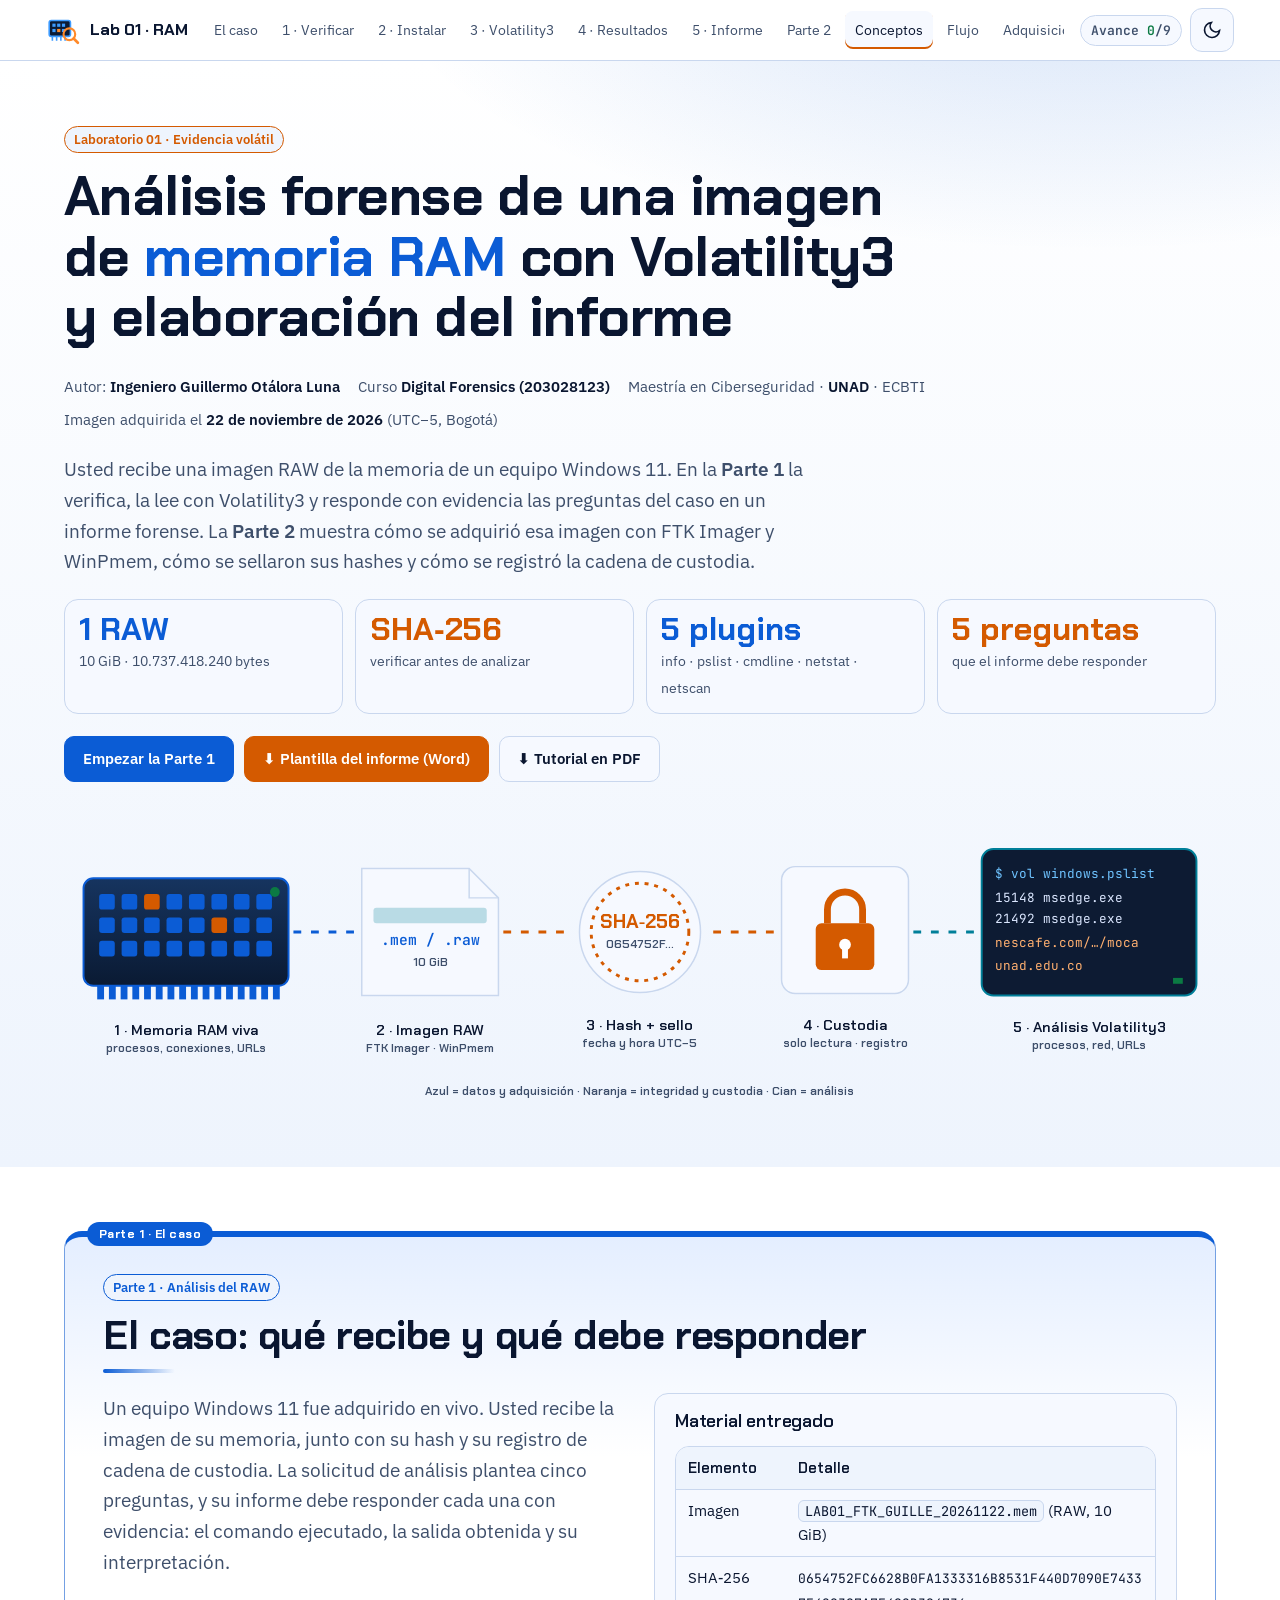
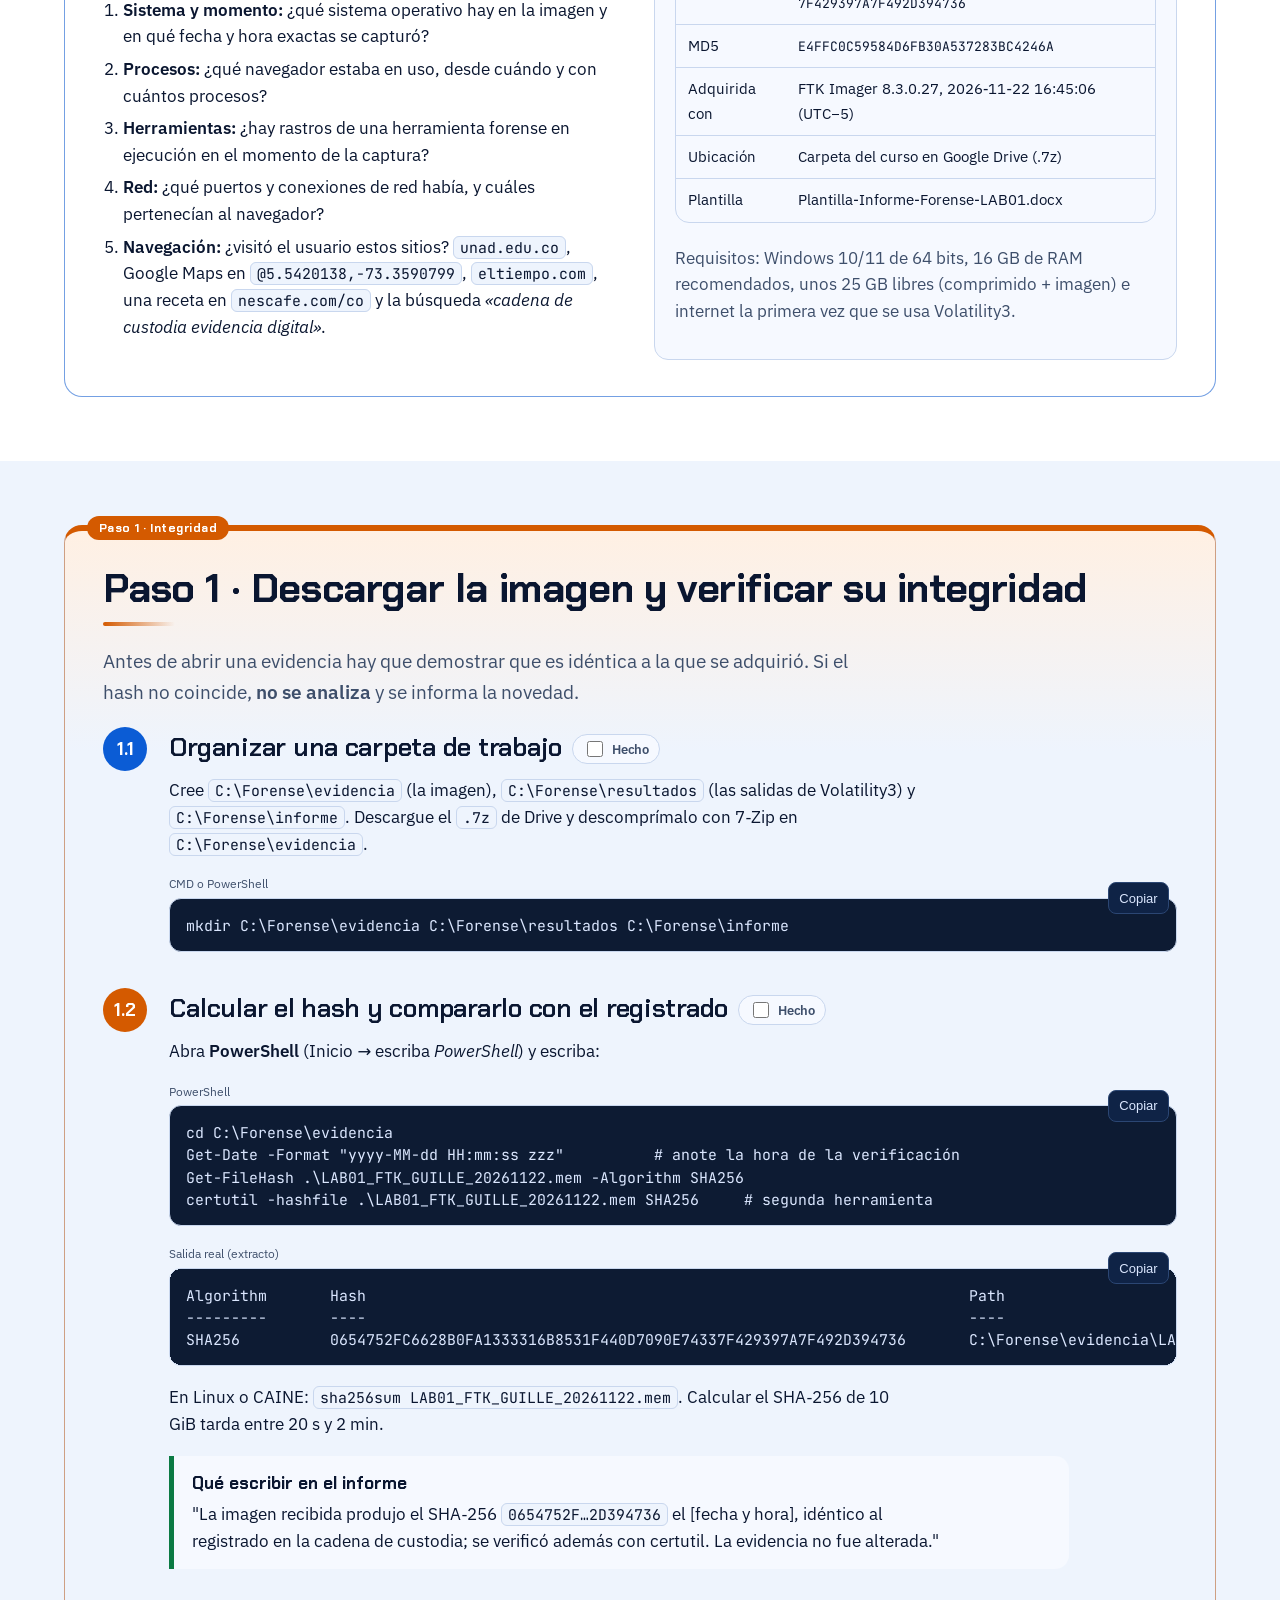
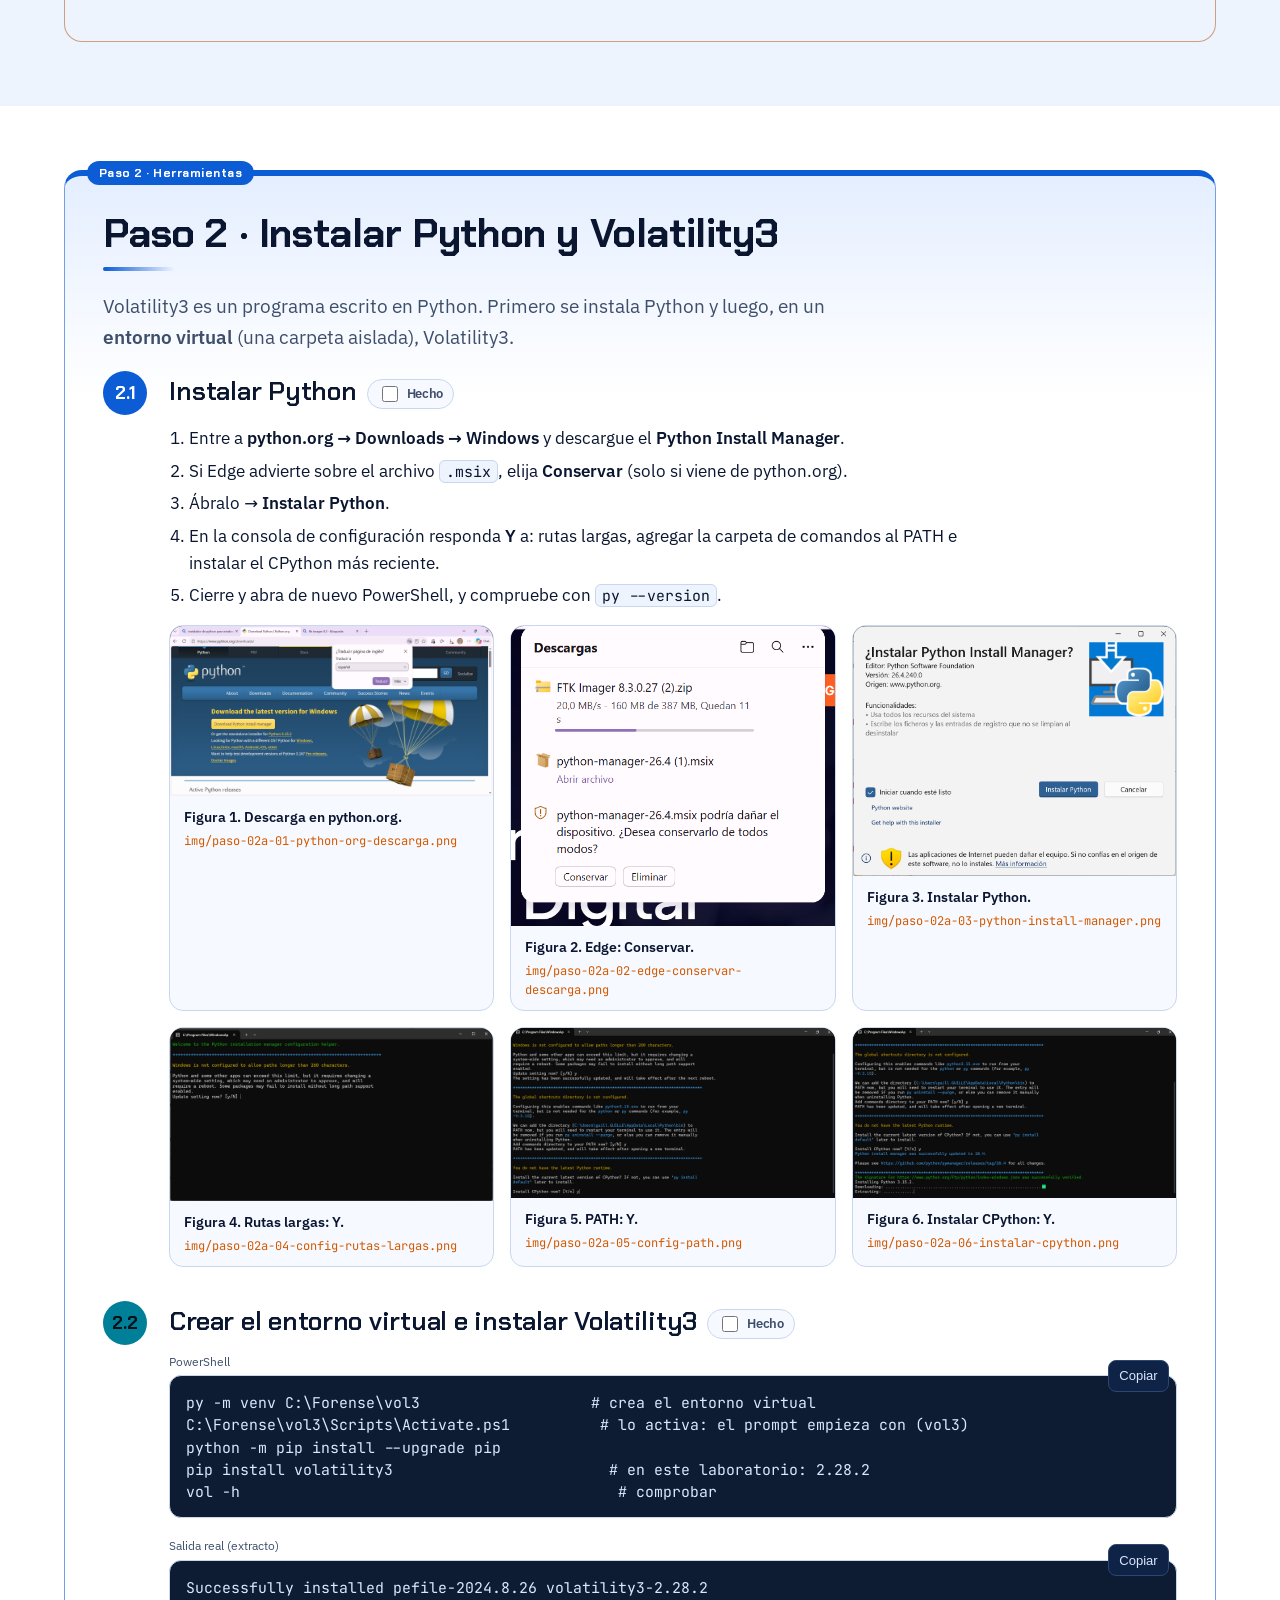
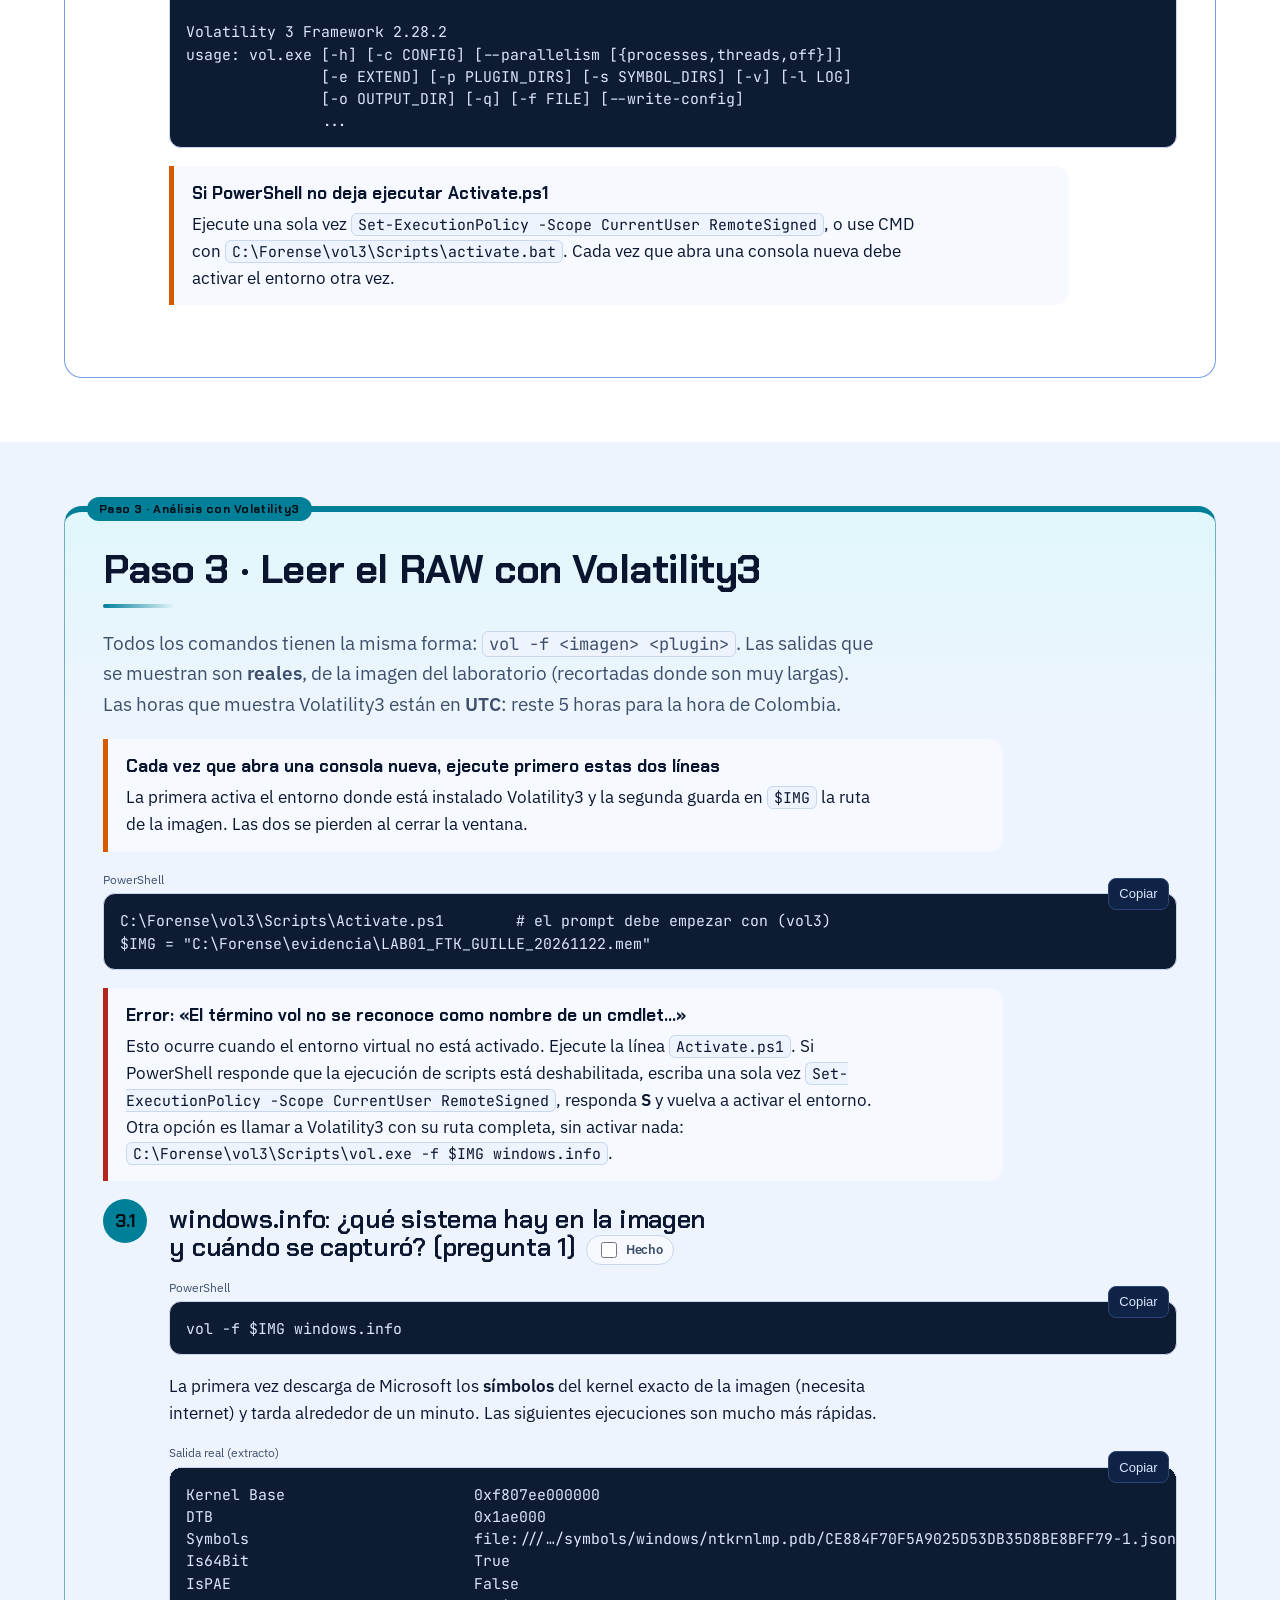
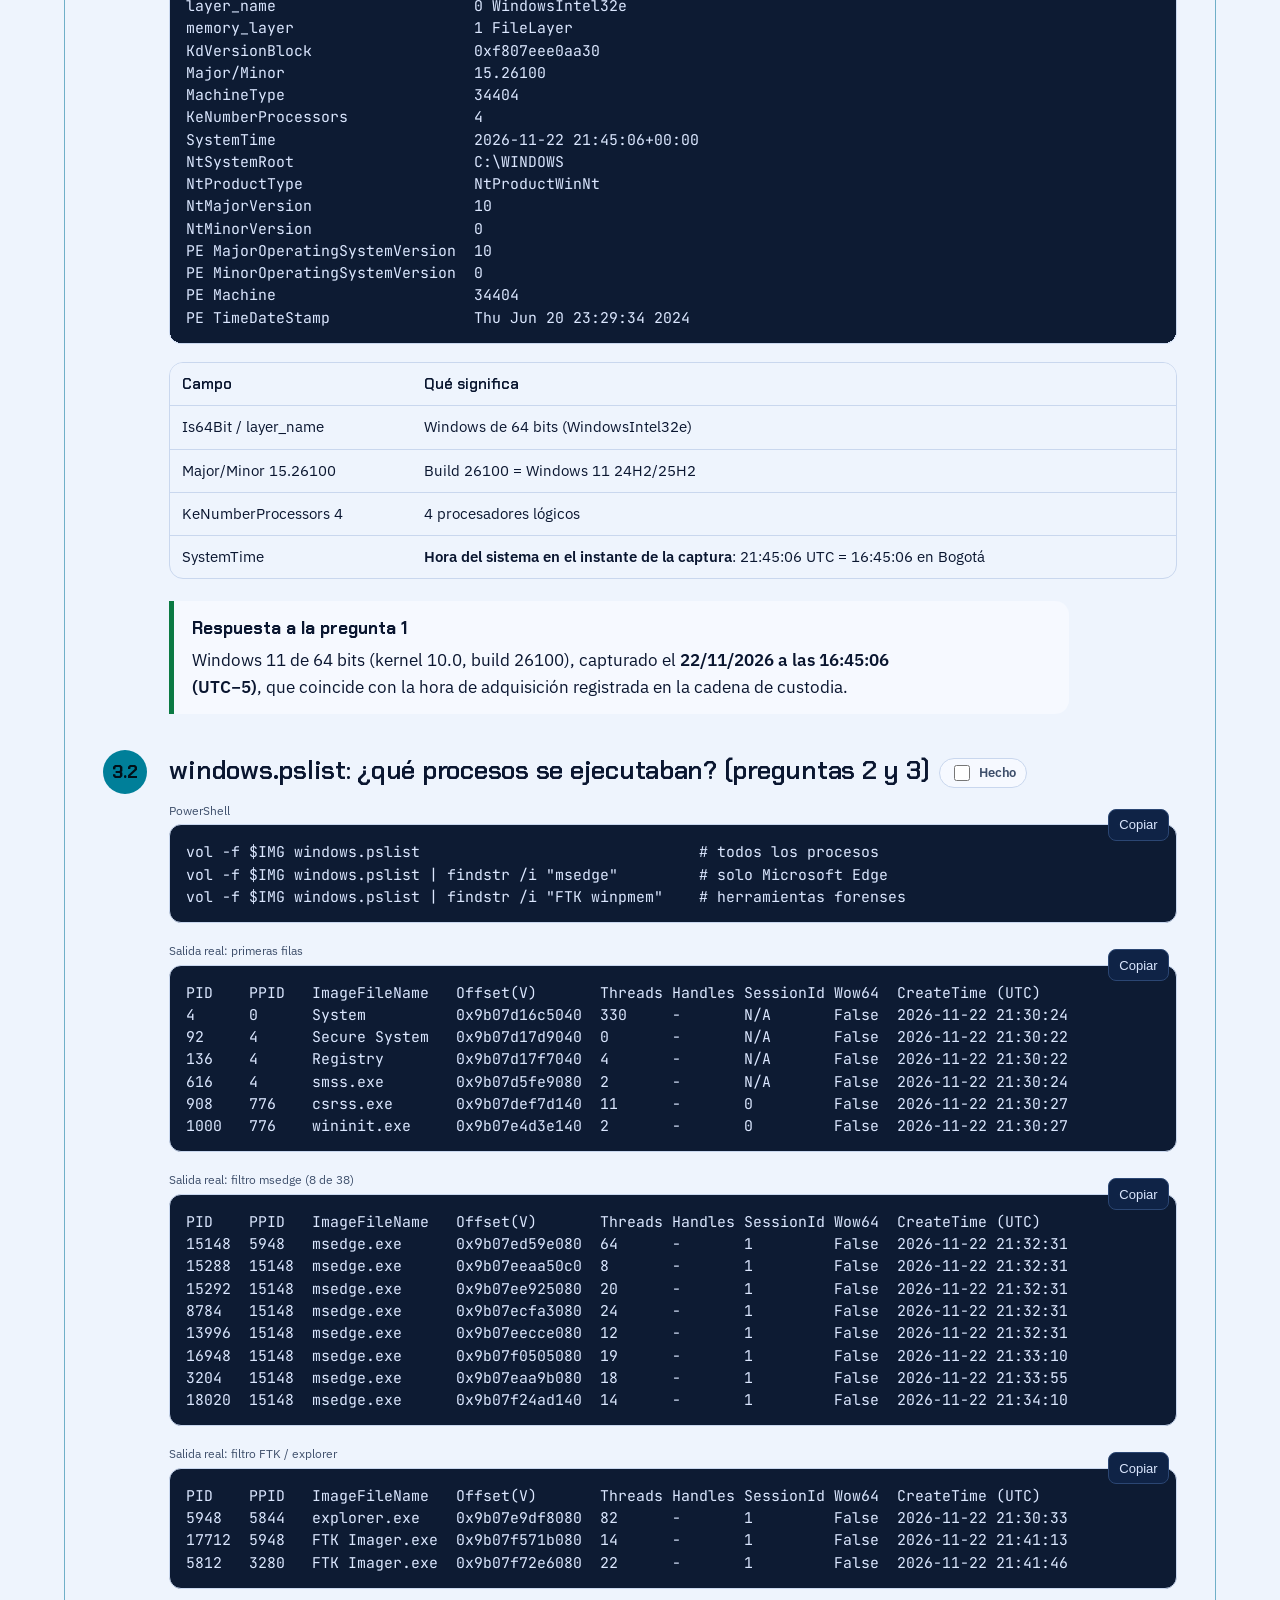
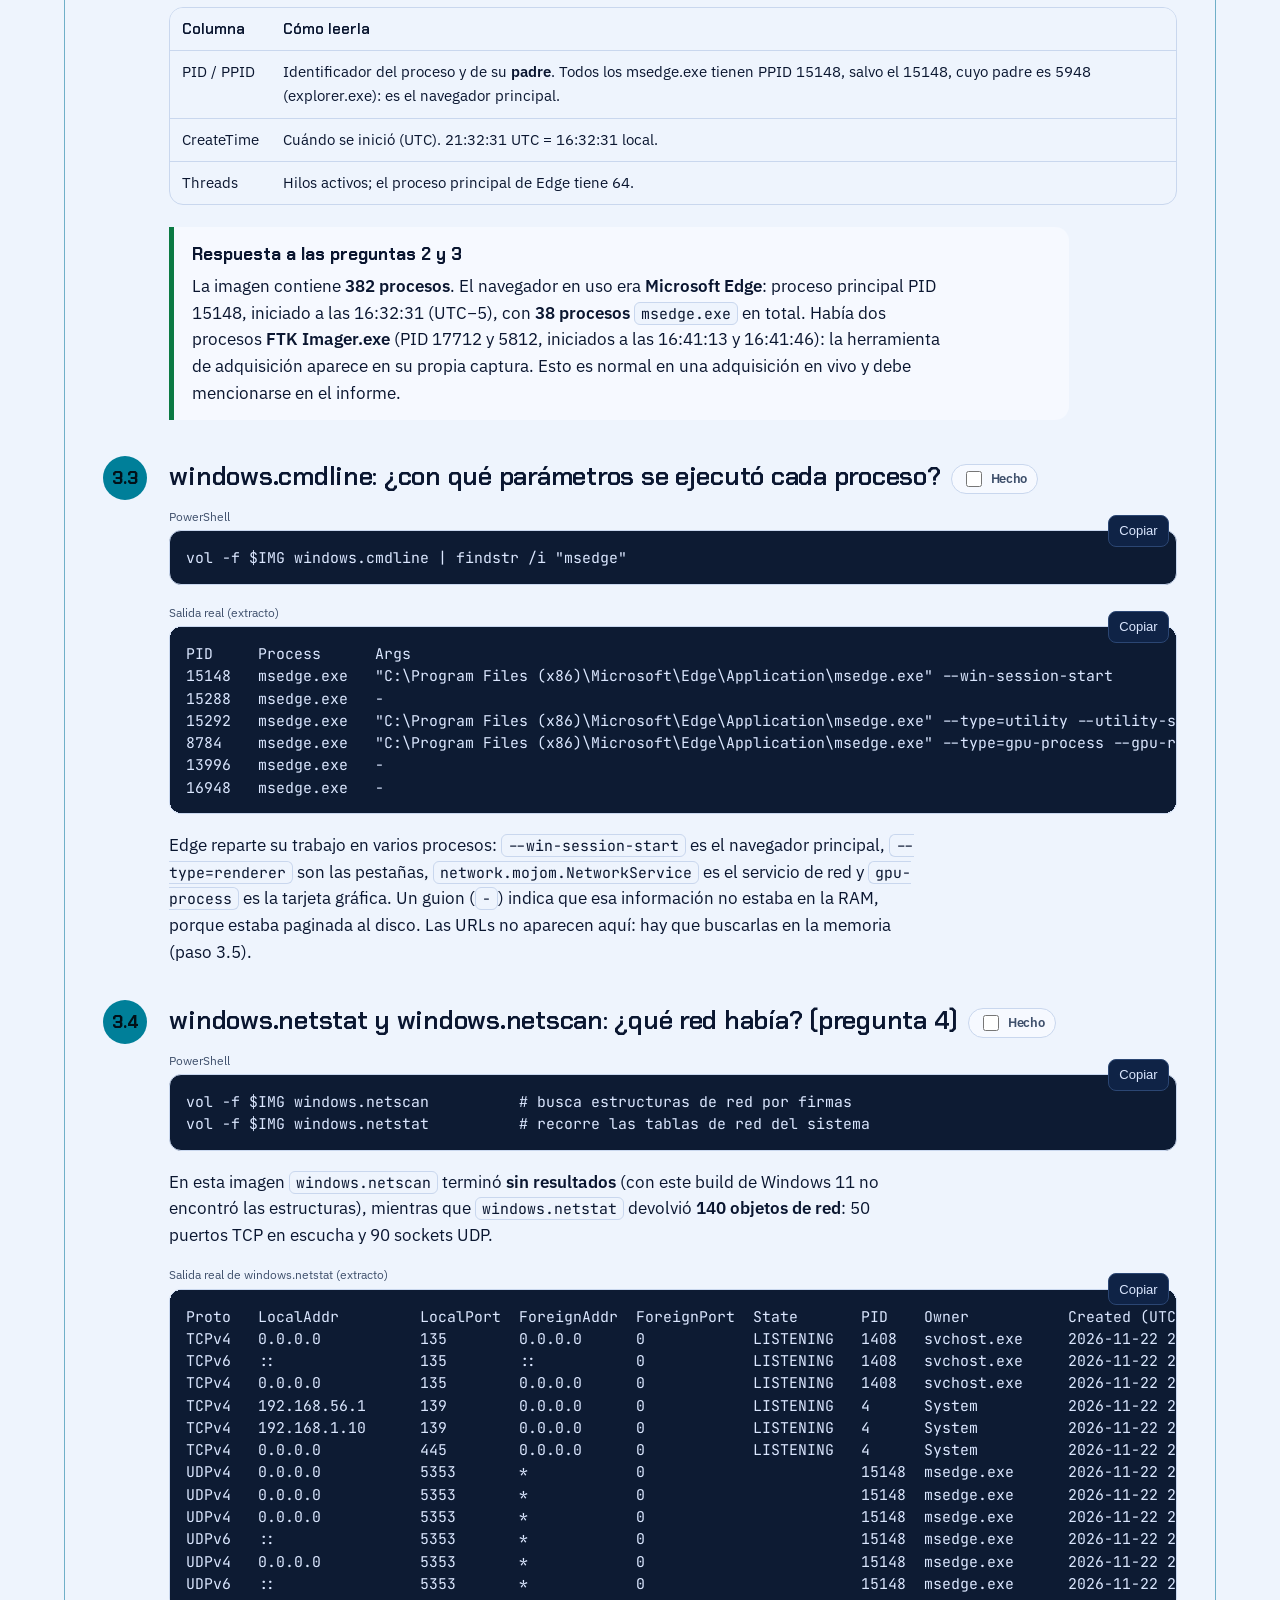
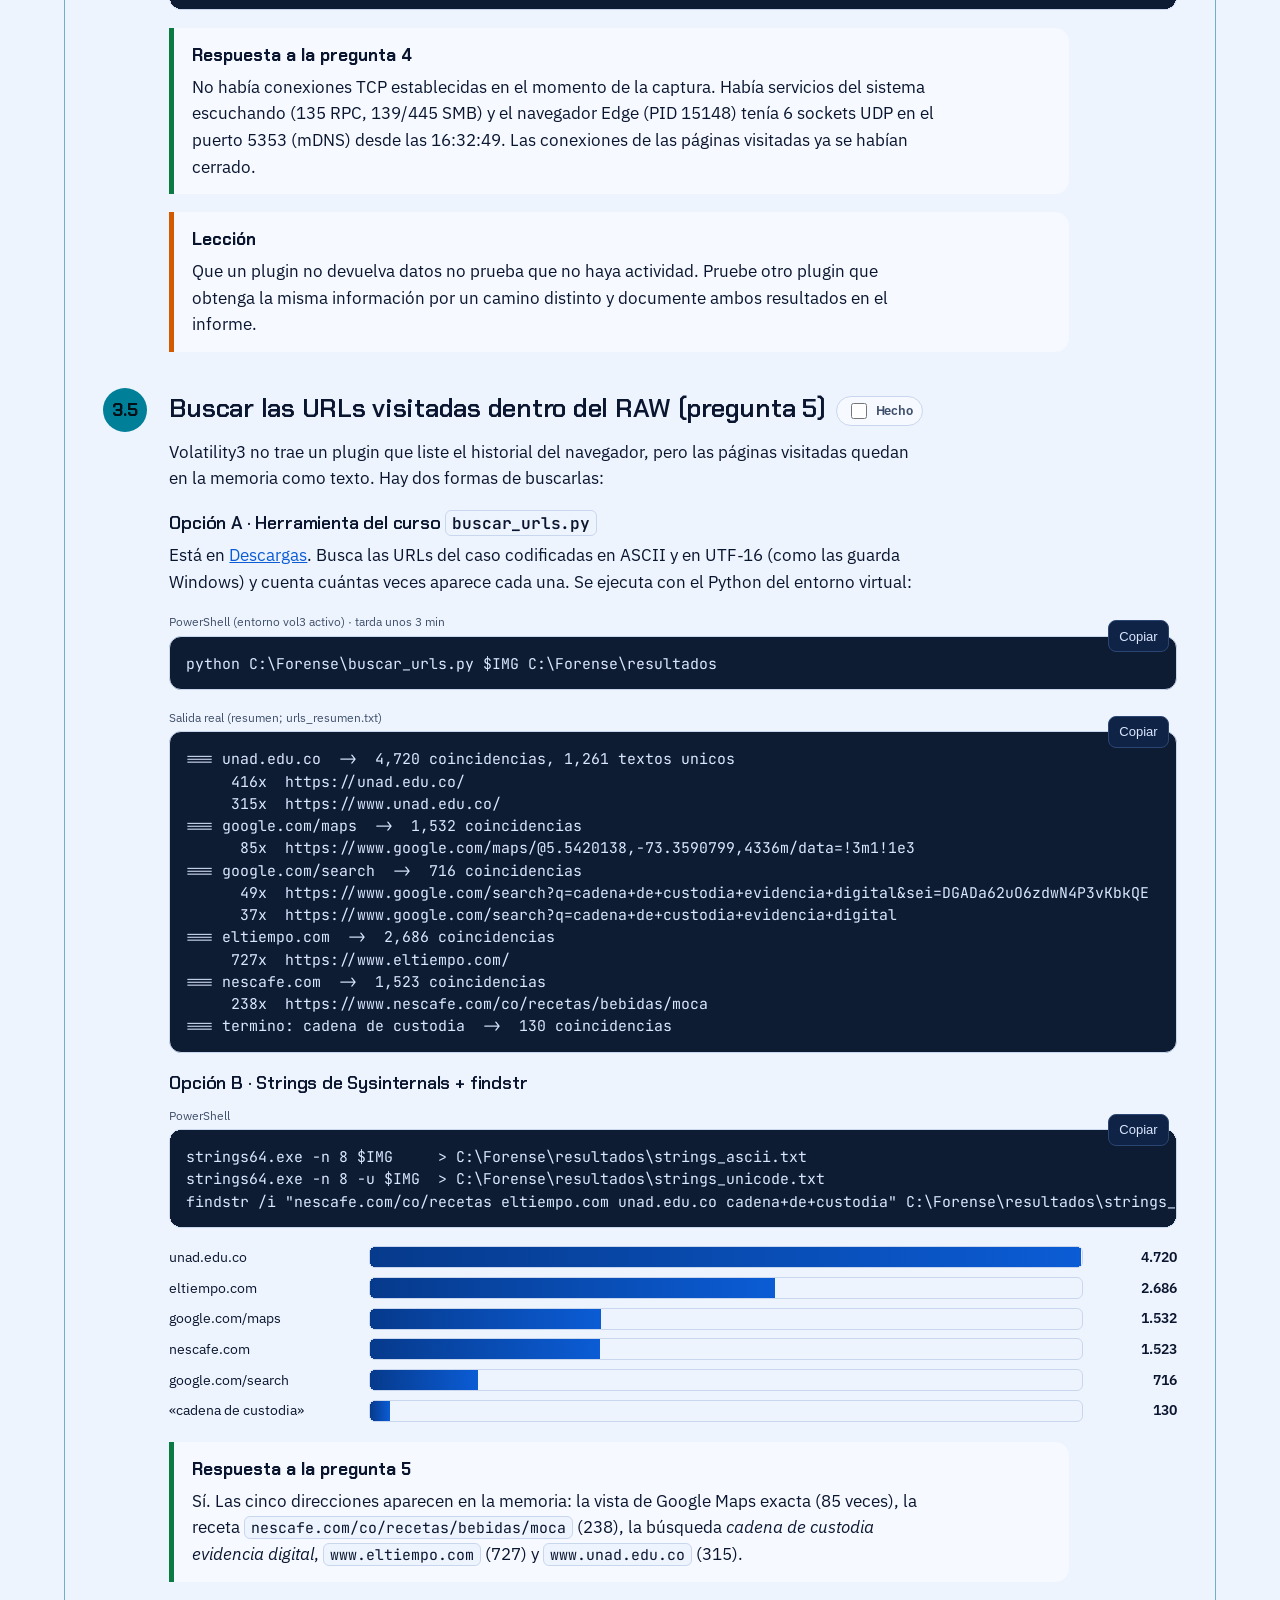
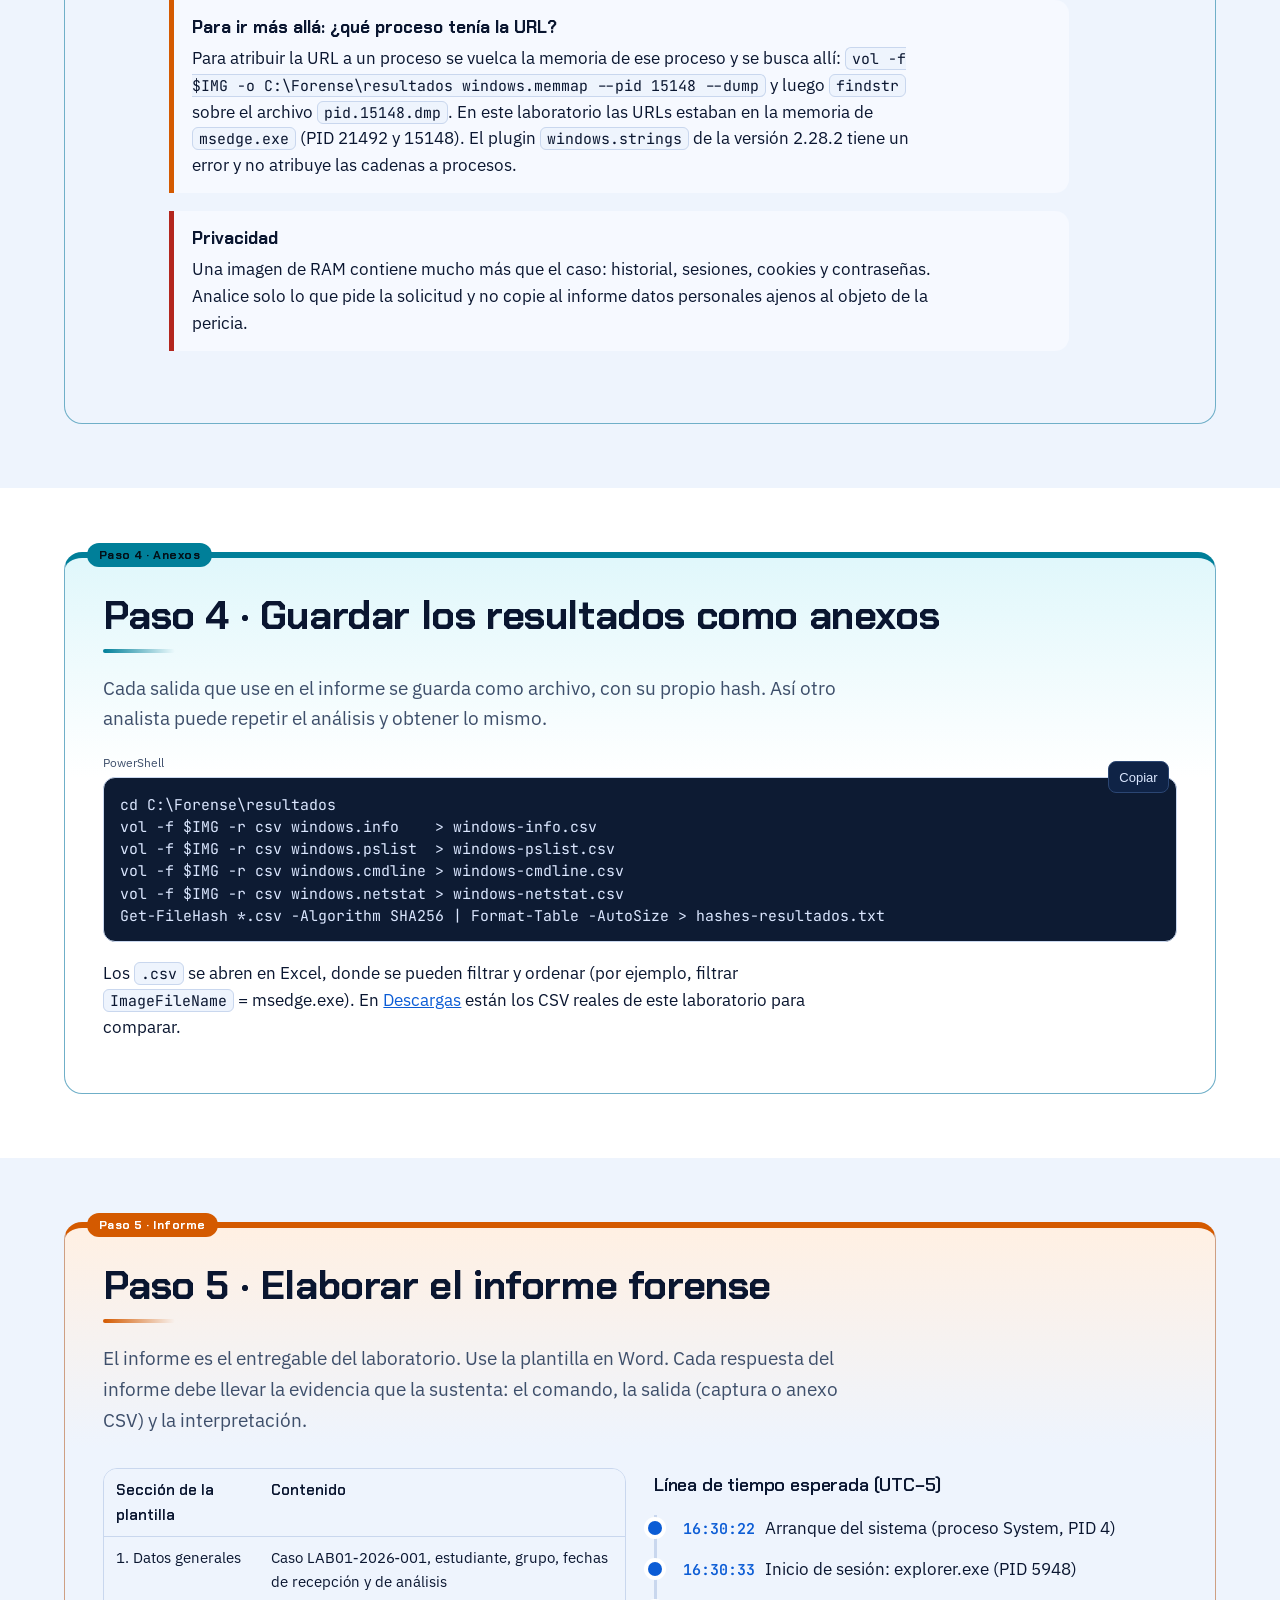
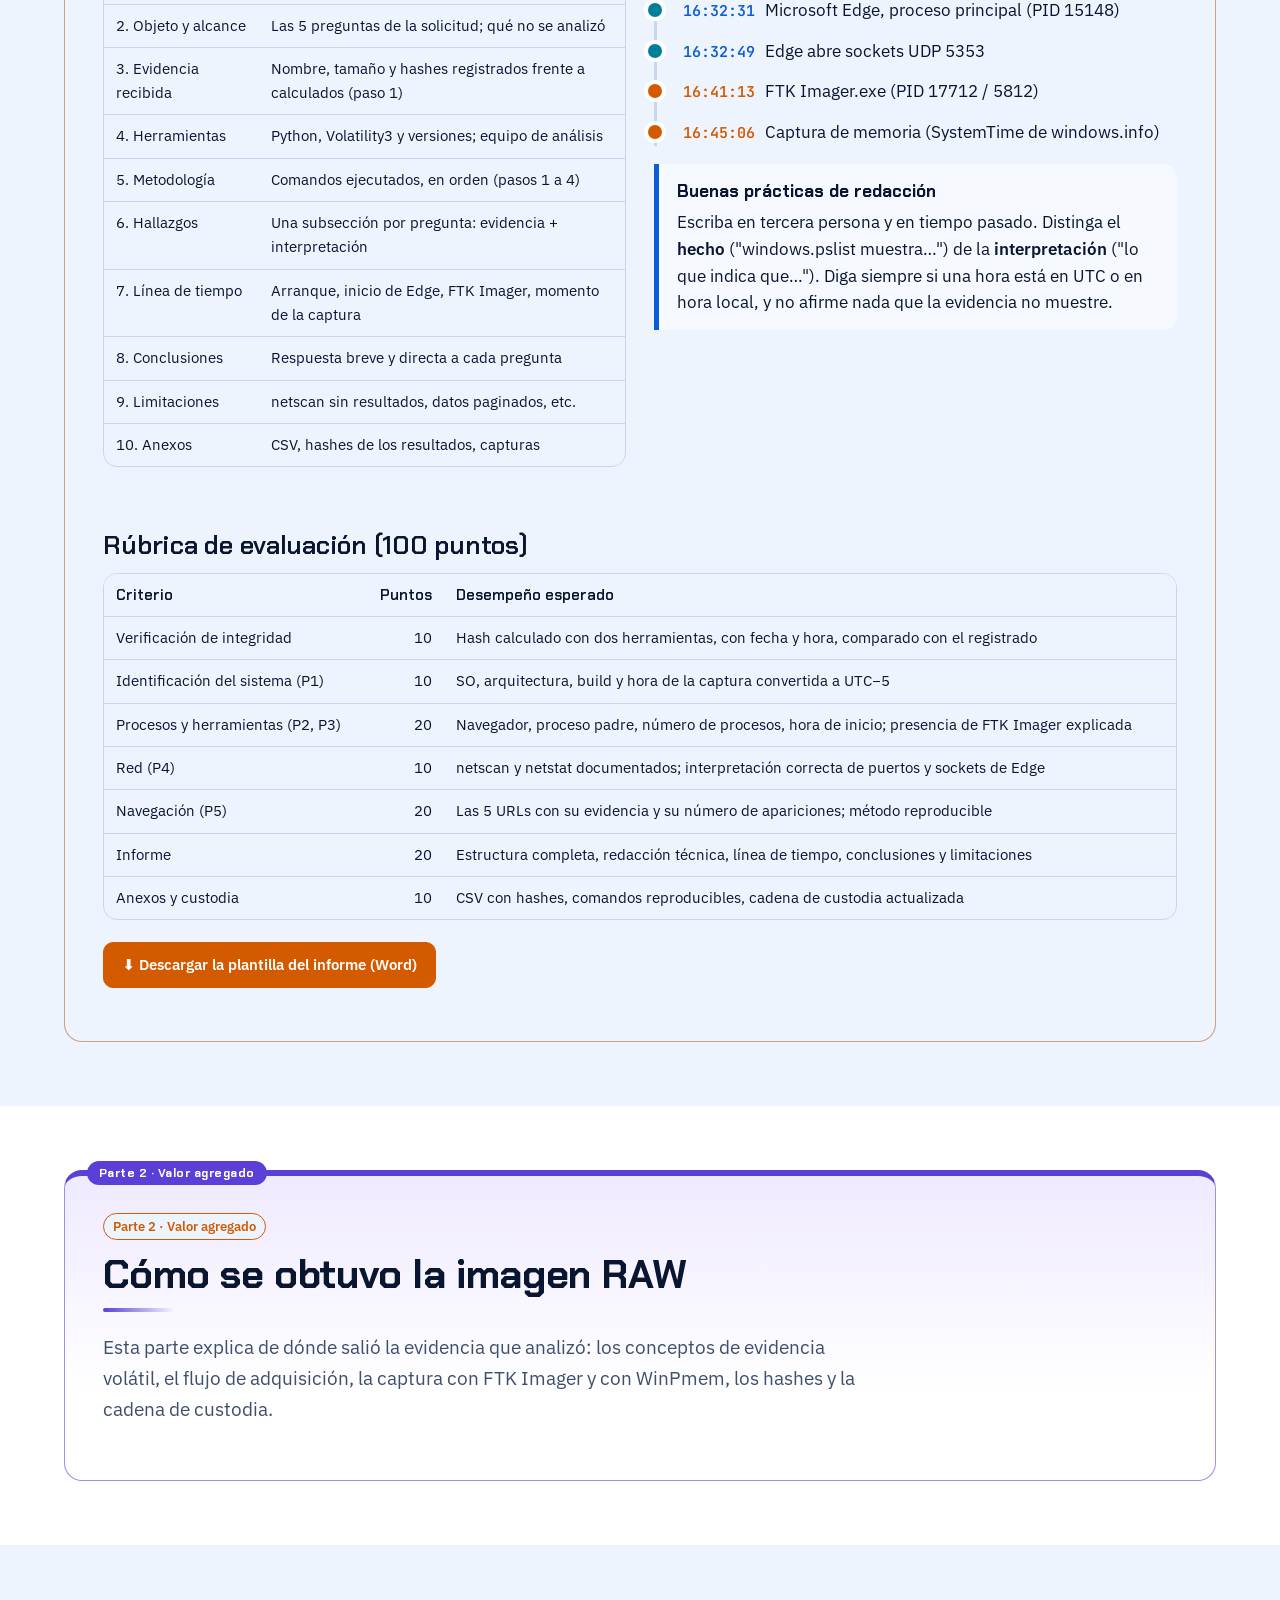
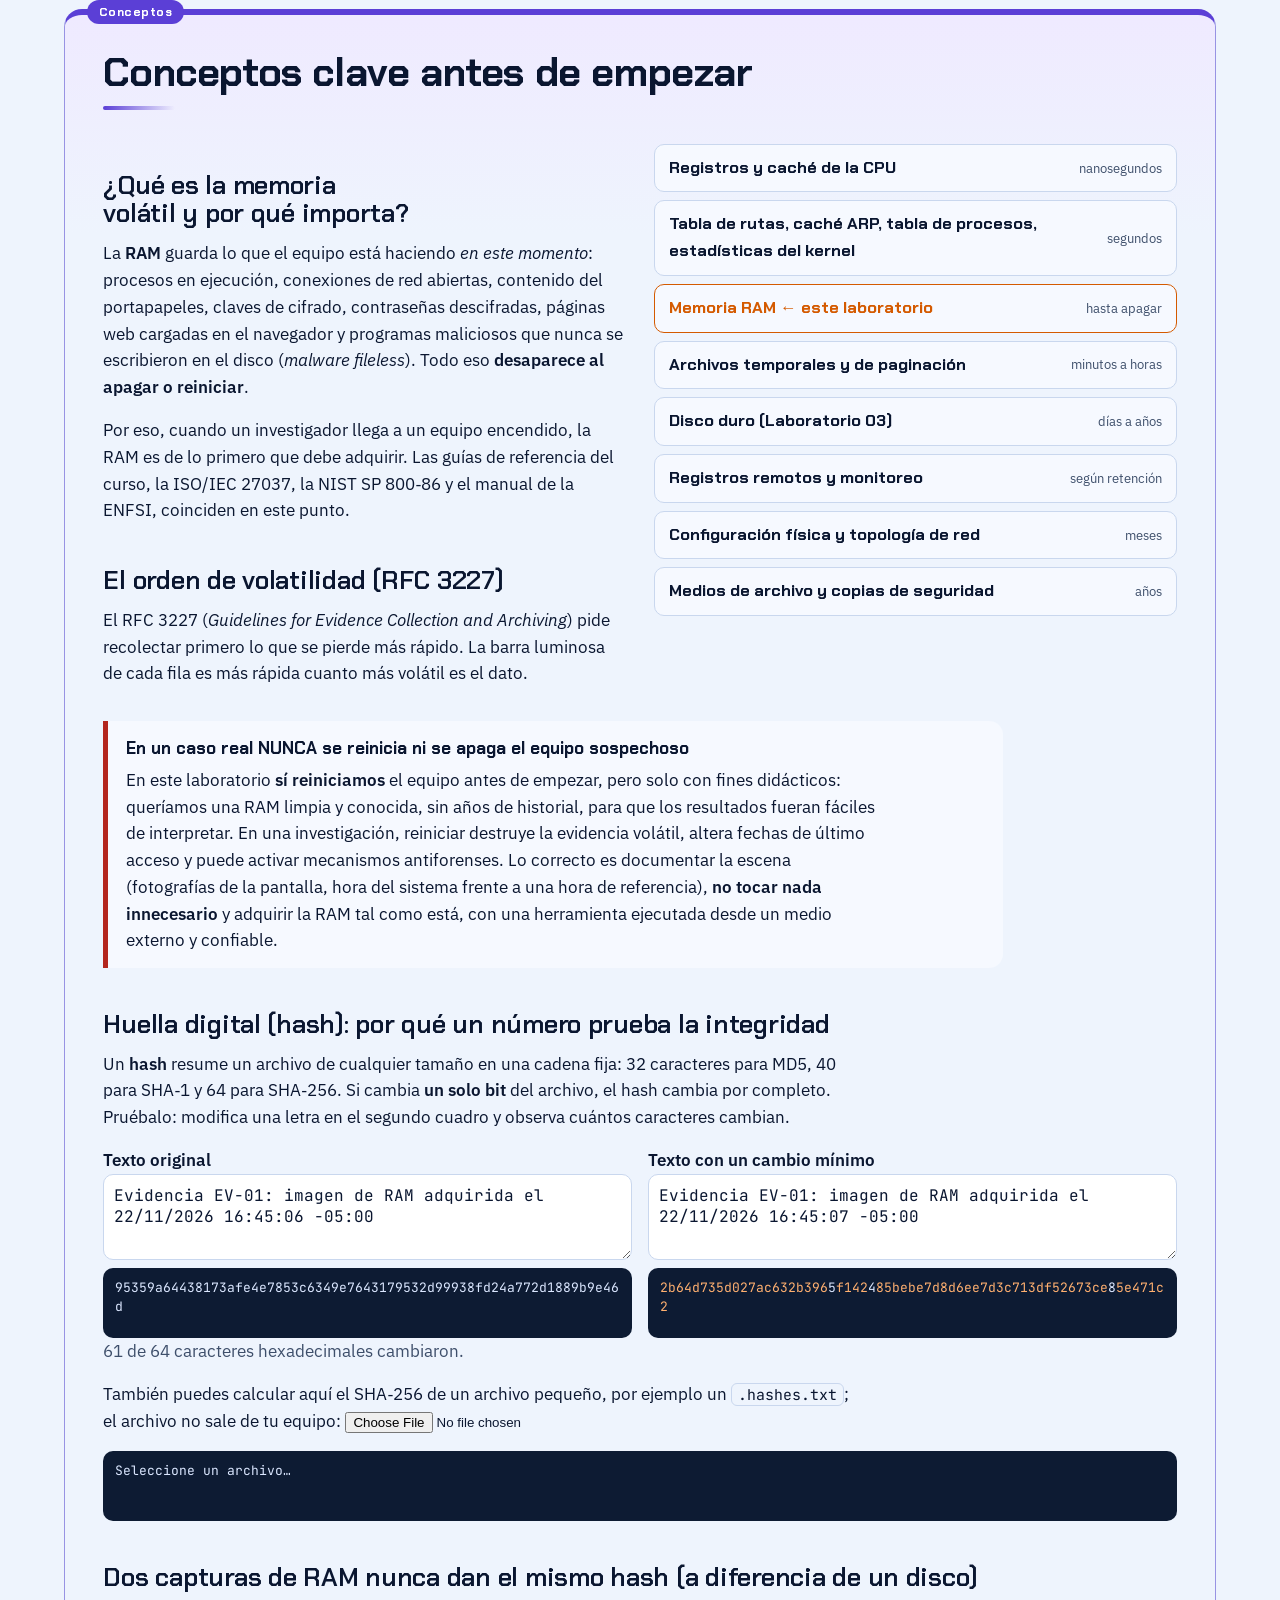
==== index.html @ 342c8598 "Add files via upload Publicación inicial Laboratorio 01" ====
<!DOCTYPE html>
<html lang="es">
<head>
<meta charset="utf-8">
<meta name="viewport" content="width=device-width, initial-scale=1">
<title>Laboratorio 01 Memoria RAM</title>
<meta name="author" content="Ingeniero Guillermo Otálora Luna">
<meta name="description" content="Tutorial: adquisición de memoria RAM con FTK Imager y WinPmem, hashes, cadena de custodia y análisis con Volatility3. Digital Forensics 203028123, UNAD.">
<link rel="icon" href="assets/favicon.svg" type="image/svg+xml">
<link rel="stylesheet" href="css/estilos.css">
<script>try{var t=localStorage.getItem("lab01-tema");if(t)document.documentElement.dataset.theme=t}catch(e){}</script>
</head>
<body>
<div class="readbar" aria-hidden="true"></div>
<header class="top"><div class="wrap">
 <a class="brand" href="#inicio"><img src="assets/logo-forense.svg" alt="" width="34" height="34">Lab 01 · RAM</a>
 <nav class="nav" aria-label="Secciones"><a href="#caso">El caso</a><a href="#verificar">1 · Verificar</a><a href="#instalar">2 · Instalar</a><a href="#volatility">3 · Volatility3</a><a href="#resultados">4 · Resultados</a><a href="#informe">5 · Informe</a><a href="#parte2">Parte 2</a><a href="#conceptos">Conceptos</a><a href="#flujo">Flujo</a><a href="#adquisicion">Adquisición</a><a href="#custodia">Custodia</a><a href="#comparativa">Comparativa</a><a href="#glosario">Glosario</a><a href="#descargas">Descargas</a><a href="#imagenes">Imágenes</a><a href="#referencias">Referencias</a></nav><div class="tools"><span class="prog" id="prog" title="Pasos marcados como hechos en este navegador"></span><button class="ibtn" id="themebtn" type="button" aria-label="Cambiar tema"><svg class="moon" viewBox="0 0 24 24" fill="none" stroke="currentColor" stroke-width="2"><path d="M21 12.8A9 9 0 1 1 11.2 3a7 7 0 0 0 9.8 9.8z"/></svg><svg class="sun" viewBox="0 0 24 24" fill="none" stroke="currentColor" stroke-width="2"><circle cx="12" cy="12" r="4.5"/><path d="M12 2v2.5M12 19.5V22M2 12h2.5M19.5 12H22M4.9 4.9l1.8 1.8M17.3 17.3l1.8 1.8M4.9 19.1l1.8-1.8M17.3 6.7l1.8-1.8"/></svg></button></div>
</div></header>
<main>

<section class="hero band" id="inicio"><div class="wrap grid">
 <div>
  <p class="tag o">Laboratorio 01 · Evidencia volátil</p>
  <h1>Análisis forense de una imagen de <span>memoria RAM</span> con Volatility3 y elaboración del informe</h1>
  <div class="meta"><span>Autor: <b>Ingeniero Guillermo Otálora Luna</b></span><span>Curso <b>Digital Forensics (203028123)</b></span><span>Maestría en Ciberseguridad · <b>UNAD</b> · ECBTI</span><span>Imagen adquirida el <b>22 de noviembre de 2026</b> (UTC−5, Bogotá)</span></div>
  <p class="lead">Usted recibe una imagen RAW de la memoria de un equipo Windows 11. En la <b>Parte 1</b> la verifica, la lee con Volatility3 y responde con evidencia las preguntas del caso en un informe forense. La <b>Parte 2</b> muestra cómo se adquirió esa imagen con FTK Imager y WinPmem, cómo se sellaron sus hashes y cómo se registró la cadena de custodia.</p>
  <div class="kpis">
   <div class="kpi"><b>1 RAW</b><span>10 GiB · 10.737.418.240 bytes</span></div>
   <div class="kpi o"><b>SHA‑256</b><span>verificar antes de analizar</span></div>
   <div class="kpi"><b>5 plugins</b><span>info · pslist · cmdline · netstat · netscan</span></div>
   <div class="kpi o"><b>5 preguntas</b><span>que el informe debe responder</span></div>
  </div>
  <div class="btns noprint">
   <a class="btn pri" href="#caso">Empezar la Parte 1</a>
   <a class="btn org dl" href="descargas/Plantilla-Informe-Forense-LAB01.docx" data-name="Plantilla-Informe-Forense-LAB01.docx">⬇ Plantilla del informe (Word)</a>
   <a class="btn dl" href="descargas/Tutorial-Lab01-Memoria-RAM.pdf" data-name="Tutorial-Lab01-Memoria-RAM.pdf">⬇ Tutorial en PDF</a>
  </div>
 </div>
 <svg class="pipe" viewBox="0 0 1180 300" role="img" aria-label="Flujo: RAM, imagen RAW, hash, cadena de custodia y análisis con Volatility3">
  <defs><linearGradient id="gchip" x1="0" x2="0" y1="0" y2="1"><stop offset="0" stop-color="#16345f"/><stop offset="1" stop-color="#0a1a33"/></linearGradient></defs>
  <!-- módulo RAM -->
  <g transform="translate(20,70)">
   <rect width="210" height="110" rx="10" fill="url(#gchip)" stroke="var(--blue)" stroke-width="2"/>
   <g><rect class="cell" x="16" y="16" width="16" height="16" rx="3" style="animation-delay:0.0s"/><rect class="cell" x="39" y="16" width="16" height="16" rx="3" style="animation-delay:0.37s"/><rect class="cell o" x="62" y="16" width="16" height="16" rx="3" style="animation-delay:0.74s"/><rect class="cell" x="85" y="16" width="16" height="16" rx="3" style="animation-delay:1.11s"/><rect class="cell" x="108" y="16" width="16" height="16" rx="3" style="animation-delay:1.48s"/><rect class="cell" x="131" y="16" width="16" height="16" rx="3" style="animation-delay:0.25s"/><rect class="cell" x="154" y="16" width="16" height="16" rx="3" style="animation-delay:0.62s"/><rect class="cell" x="177" y="16" width="16" height="16" rx="3" style="animation-delay:0.99s"/><rect class="cell" x="16" y="40" width="16" height="16" rx="3" style="animation-delay:1.36s"/><rect class="cell" x="39" y="40" width="16" height="16" rx="3" style="animation-delay:0.13s"/><rect class="cell" x="62" y="40" width="16" height="16" rx="3" style="animation-delay:0.5s"/><rect class="cell" x="85" y="40" width="16" height="16" rx="3" style="animation-delay:0.87s"/><rect class="cell" x="108" y="40" width="16" height="16" rx="3" style="animation-delay:1.24s"/><rect class="cell o" x="131" y="40" width="16" height="16" rx="3" style="animation-delay:0.01s"/><rect class="cell" x="154" y="40" width="16" height="16" rx="3" style="animation-delay:0.38s"/><rect class="cell" x="177" y="40" width="16" height="16" rx="3" style="animation-delay:0.75s"/><rect class="cell" x="16" y="64" width="16" height="16" rx="3" style="animation-delay:1.12s"/><rect class="cell" x="39" y="64" width="16" height="16" rx="3" style="animation-delay:1.49s"/><rect class="cell" x="62" y="64" width="16" height="16" rx="3" style="animation-delay:0.26s"/><rect class="cell" x="85" y="64" width="16" height="16" rx="3" style="animation-delay:0.63s"/><rect class="cell" x="108" y="64" width="16" height="16" rx="3" style="animation-delay:1.0s"/><rect class="cell" x="131" y="64" width="16" height="16" rx="3" style="animation-delay:1.37s"/><rect class="cell" x="154" y="64" width="16" height="16" rx="3" style="animation-delay:0.14s"/><rect class="cell" x="177" y="64" width="16" height="16" rx="3" style="animation-delay:0.51s"/></g>
   <g fill="var(--blue)"><rect x="14" y="110" width="7" height="14"/><rect x="26" y="110" width="7" height="14"/><rect x="38" y="110" width="7" height="14"/><rect x="50" y="110" width="7" height="14"/><rect x="62" y="110" width="7" height="14"/><rect x="74" y="110" width="7" height="14"/><rect x="86" y="110" width="7" height="14"/><rect x="98" y="110" width="7" height="14"/><rect x="110" y="110" width="7" height="14"/><rect x="122" y="110" width="7" height="14"/><rect x="134" y="110" width="7" height="14"/><rect x="146" y="110" width="7" height="14"/><rect x="158" y="110" width="7" height="14"/><rect x="170" y="110" width="7" height="14"/><rect x="182" y="110" width="7" height="14"/><rect x="194" y="110" width="7" height="14"/></g>
   <circle class="led" cx="196" cy="14" r="5"/>
   <text class="lbl" x="105" y="160" text-anchor="middle">1 · Memoria RAM viva</text>
   <text class="sub" x="105" y="178" text-anchor="middle">procesos, conexiones, URLs</text>
  </g>
  <path class="flow" d="M235 125 H300"/>
  <!-- archivo RAW -->
  <g transform="translate(305,60)">
   <path class="box" d="M0 0 H110 L140 30 V130 H0 Z"/><path d="M110 0 V30 H140" fill="none" stroke="var(--line)" stroke-width="1.5"/>
   <rect class="scan" x="12" y="40" width="116" height="16" rx="3"/>
   <text x="70" y="78" text-anchor="middle" style="font:600 15px 'JetBrains Mono',monospace;fill:var(--blue)">.mem / .raw</text>
   <text class="sub" x="70" y="100" text-anchor="middle">10 GiB</text>
   <text class="lbl" x="70" y="170" text-anchor="middle">2 · Imagen RAW</text>
   <text class="sub" x="70" y="188" text-anchor="middle">FTK Imager · WinPmem</text>
  </g>
  <path class="flow o" d="M450 125 H515"/>
  <!-- hash -->
  <g transform="translate(520,55)">
   <circle cx="70" cy="70" r="62" class="box"/>
   <circle class="hashring" cx="70" cy="70" r="50"/>
   <text x="70" y="66" text-anchor="middle" style="font:700 20px 'Chakra Petch';fill:var(--orange)">SHA‑256</text>
   <text class="sub" x="70" y="86" text-anchor="middle">0654752F…</text>
   <text class="lbl" x="70" y="170" text-anchor="middle">3 · Hash + sello</text>
   <text class="sub" x="70" y="188" text-anchor="middle">fecha y hora UTC−5</text>
  </g>
  <path class="flow o" d="M665 125 H730"/>
  <!-- custodia -->
  <g transform="translate(735,58)">
   <rect width="130" height="130" rx="14" class="box"/>
   <rect x="35" y="58" width="60" height="48" rx="6" fill="var(--orange)"/>
   <path d="M47 58 V44 a18 18 0 0 1 36 0 V58" fill="none" stroke="var(--orange)" stroke-width="7"/>
   <circle cx="65" cy="80" r="6" fill="var(--bg)"/><rect x="62" y="82" width="6" height="12" fill="var(--bg)"/>
   <text class="lbl" x="65" y="167" text-anchor="middle">4 · Custodia</text>
   <text class="sub" x="65" y="185" text-anchor="middle">solo lectura · registro</text>
  </g>
  <path class="flow c" d="M870 125 H935"/>
  <!-- volatility -->
  <g transform="translate(940,40)">
   <rect width="220" height="150" rx="12" fill="var(--code)" stroke="var(--cyan)" stroke-width="2"/>
   <text x="14" y="30" style="font:13px 'JetBrains Mono',monospace;fill:#6fc3ff">$ vol windows.pslist</text>
   <text x="14" y="54" style="font:13px 'JetBrains Mono',monospace;fill:#dbe7ff">15148 msedge.exe</text>
   <text x="14" y="76" style="font:13px 'JetBrains Mono',monospace;fill:#dbe7ff">21492 msedge.exe</text>
   <text x="14" y="100" style="font:13px 'JetBrains Mono',monospace;fill:#ffb070">nescafe.com/…/moca</text>
   <text x="14" y="124" style="font:13px 'JetBrains Mono',monospace;fill:#ffb070">unad.edu.co</text>
   <rect class="led" x="196" y="132" width="10" height="6"/>
   <text class="lbl" x="110" y="187" text-anchor="middle">5 · Análisis Volatility3</text>
   <text class="sub" x="110" y="205" text-anchor="middle">procesos, red, URLs</text>
  </g>
  <text class="sub" x="590" y="292" text-anchor="middle">Azul = datos y adquisición · Naranja = integridad y custodia · Cian = análisis</text>
 </svg>
</div></section>

<section class="band" id="caso"><div class="wrap frame t-blue" data-label="Parte 1 · El caso">
 <p class="tag b">Parte 1 · Análisis del RAW</p>
 <h2>El caso: qué recibe y qué debe responder</h2>
 <div class="cols">
  <div>
   <p class="lead">Un equipo Windows 11 fue adquirido en vivo. Usted recibe la imagen de su memoria, junto con su hash y su registro de cadena de custodia. La solicitud de análisis plantea cinco preguntas, y su informe debe responder cada una con evidencia: el comando ejecutado, la salida obtenida y su interpretación.</p>
   <ol class="do">
    <li><b>Sistema y momento:</b> ¿qué sistema operativo hay en la imagen y en qué fecha y hora exactas se capturó?</li>
    <li><b>Procesos:</b> ¿qué navegador estaba en uso, desde cuándo y con cuántos procesos?</li>
    <li><b>Herramientas:</b> ¿hay rastros de una herramienta forense en ejecución en el momento de la captura?</li>
    <li><b>Red:</b> ¿qué puertos y conexiones de red había, y cuáles pertenecían al navegador?</li>
    <li><b>Navegación:</b> ¿visitó el usuario estos sitios? <code>unad.edu.co</code>, Google Maps en <code>@5.5420138,-73.3590799</code>, <code>eltiempo.com</code>, una receta en <code>nescafe.com/co</code> y la búsqueda <i>«cadena de custodia evidencia digital»</i>.</li>
   </ol>
  </div>
  <div class="card">
   <h4>Material entregado</h4>
   <div class="scroll"><table class="stack"><thead><tr><th>Elemento</th><th>Detalle</th></tr></thead><tbody><tr><td>Imagen</td><td><code>LAB01_FTK_GUILLE_20261122.mem</code> (RAW, 10 GiB)</td></tr><tr><td>SHA‑256</td><td><span class="h">0654752FC6628B0FA1333316B8531F440D7090E74337F429397A7F492D394736</span></td></tr><tr><td>MD5</td><td><span class="h">E4FFC0C59584D6FB30A537283BC4246A</span></td></tr><tr><td>Adquirida con</td><td>FTK Imager 8.3.0.27, 2026‑11‑22 16:45:06 (UTC−5)</td></tr><tr><td>Ubicación</td><td>Carpeta del curso en Google Drive (.7z)</td></tr><tr><td>Plantilla</td><td>Plantilla-Informe-Forense-LAB01.docx</td></tr></tbody></table></div>
   <p class="muted">Requisitos: Windows 10/11 de 64 bits, 16 GB de RAM recomendados, unos 25 GB libres (comprimido + imagen) e internet la primera vez que se usa Volatility3.</p>
  </div>
 </div>
</div></section>

<section class="band alt" id="verificar"><div class="wrap frame t-orange" data-label="Paso 1 · Integridad">
 <h2>Paso 1 · Descargar la imagen y verificar su integridad</h2>
 <p class="lead">Antes de abrir una evidencia hay que demostrar que es idéntica a la que se adquirió. Si el hash no coincide, <b>no se analiza</b> y se informa la novedad.</p>
 <div class="step "><div class="n">1.1</div><div><h3>Organizar una carpeta de trabajo</h3><p>Cree <code>C:\Forense\evidencia</code> (la imagen), <code>C:\Forense\resultados</code> (las salidas de Volatility3) y <code>C:\Forense\informe</code>. Descargue el <code>.7z</code> de Drive y descomprímalo con 7‑Zip en <code>C:\Forense\evidencia</code>.</p><div class="code"><span class="t">CMD o PowerShell</span><pre><code>mkdir C:\Forense\evidencia C:\Forense\resultados C:\Forense\informe</code></pre></div></div></div>
 <div class="step o"><div class="n">1.2</div><div><h3>Calcular el hash y compararlo con el registrado</h3><p>Abra <b>PowerShell</b> (Inicio → escriba <i>PowerShell</i>) y escriba:</p><div class="code"><span class="t">PowerShell</span><pre><code>cd C:\Forense\evidencia
Get-Date -Format &quot;yyyy-MM-dd HH:mm:ss zzz&quot;          # anote la hora de la verificación
Get-FileHash .\LAB01_FTK_GUILLE_20261122.mem -Algorithm SHA256
certutil -hashfile .\LAB01_FTK_GUILLE_20261122.mem SHA256     # segunda herramienta</code></pre></div><div class="code"><span class="t">Salida real (extracto)</span><pre><code>Algorithm       Hash                                                                   Path
---------       ----                                                                   ----
SHA256          0654752FC6628B0FA1333316B8531F440D7090E74337F429397A7F492D394736       C:\Forense\evidencia\LAB01_FTK_GUILLE_20261122.mem</code></pre></div><p>En Linux o CAINE: <code>sha256sum LAB01_FTK_GUILLE_20261122.mem</code>. Calcular el SHA‑256 de 10 GiB tarda entre 20 s y 2 min.</p><div class="call ok"><b>Qué escribir en el informe</b><p>"La imagen recibida produjo el SHA‑256 <code>0654752F…2D394736</code> el [fecha y hora], idéntico al registrado en la cadena de custodia; se verificó además con certutil. La evidencia no fue alterada."</p></div></div></div>
</div></section>

<section class="band" id="instalar"><div class="wrap frame t-blue" data-label="Paso 2 · Herramientas">
 <h2>Paso 2 · Instalar Python y Volatility3</h2>
 <p class="lead">Volatility3 es un programa escrito en Python. Primero se instala Python y luego, en un <b>entorno virtual</b> (una carpeta aislada), Volatility3.</p>
 <div class="step "><div class="n">2.1</div><div><h3>Instalar Python</h3><ol class="do"><li>Entre a <b>python.org → Downloads → Windows</b> y descargue el <b>Python Install Manager</b>.</li><li>Si Edge advierte sobre el archivo <code>.msix</code>, elija <b>Conservar</b> (solo si viene de python.org).</li><li>Ábralo → <b>Instalar Python</b>.</li><li>En la consola de configuración responda <b>Y</b> a: rutas largas, agregar la carpeta de comandos al PATH e instalar el CPython más reciente.</li><li>Cierre y abra de nuevo PowerShell, y compruebe con <code>py --version</code>.</li></ol><div class="gal"><figure><img src="img/paso-02a-01-python-org-descarga.png" alt="Descarga en python.org." loading="lazy"><figcaption><b>Figura 1. Descarga en python.org.</b> <span class="f">img/paso-02a-01-python-org-descarga.png</span></figcaption></figure><figure><img src="img/paso-02a-02-edge-conservar-descarga.png" alt="Edge: Conservar." loading="lazy"><figcaption><b>Figura 2. Edge: Conservar.</b> <span class="f">img/paso-02a-02-edge-conservar-descarga.png</span></figcaption></figure><figure><img src="img/paso-02a-03-python-install-manager.png" alt="Instalar Python." loading="lazy"><figcaption><b>Figura 3. Instalar Python.</b> <span class="f">img/paso-02a-03-python-install-manager.png</span></figcaption></figure><figure><img src="img/paso-02a-04-config-rutas-largas.png" alt="Rutas largas: Y." loading="lazy"><figcaption><b>Figura 4. Rutas largas: Y.</b> <span class="f">img/paso-02a-04-config-rutas-largas.png</span></figcaption></figure><figure><img src="img/paso-02a-05-config-path.png" alt="PATH: Y." loading="lazy"><figcaption><b>Figura 5. PATH: Y.</b> <span class="f">img/paso-02a-05-config-path.png</span></figcaption></figure><figure><img src="img/paso-02a-06-instalar-cpython.png" alt="Instalar CPython: Y." loading="lazy"><figcaption><b>Figura 6. Instalar CPython: Y.</b> <span class="f">img/paso-02a-06-instalar-cpython.png</span></figcaption></figure></div></div></div>
 <div class="step c"><div class="n">2.2</div><div><h3>Crear el entorno virtual e instalar Volatility3</h3><div class="code"><span class="t">PowerShell</span><pre><code>py -m venv C:\Forense\vol3                   # crea el entorno virtual
C:\Forense\vol3\Scripts\Activate.ps1          # lo activa: el prompt empieza con (vol3)
python -m pip install --upgrade pip
pip install volatility3                        # en este laboratorio: 2.28.2
vol -h                                          # comprobar</code></pre></div><div class="code"><span class="t">Salida real (extracto)</span><pre><code>Successfully installed pefile-2024.8.26 volatility3-2.28.2

Volatility 3 Framework 2.28.2
usage: vol.exe [-h] [-c CONFIG] [--parallelism [{processes,threads,off}]]
               [-e EXTEND] [-p PLUGIN_DIRS] [-s SYMBOL_DIRS] [-v] [-l LOG]
               [-o OUTPUT_DIR] [-q] [-f FILE] [--write-config]
               ...</code></pre></div><div class="call warn"><b>Si PowerShell no deja ejecutar Activate.ps1</b><p>Ejecute una sola vez <code>Set-ExecutionPolicy -Scope CurrentUser RemoteSigned</code>, o use CMD con <code>C:\Forense\vol3\Scripts\activate.bat</code>. Cada vez que abra una consola nueva debe activar el entorno otra vez.</p></div></div></div>
</div></section>

<section class="band alt" id="volatility"><div class="wrap frame t-cyan" data-label="Paso 3 · Análisis con Volatility3">
 <h2>Paso 3 · Leer el RAW con Volatility3</h2>
 <p class="lead">Todos los comandos tienen la misma forma: <code>vol -f &lt;imagen&gt; &lt;plugin&gt;</code>. Las salidas que se muestran son <b>reales</b>, de la imagen del laboratorio (recortadas donde son muy largas). Las horas que muestra Volatility3 están en <b>UTC</b>: reste 5 horas para la hora de Colombia.</p>
 <div class="call warn"><b>Cada vez que abra una consola nueva, ejecute primero estas dos líneas</b><p>La primera activa el entorno donde está instalado Volatility3 y la segunda guarda en <code>$IMG</code> la ruta de la imagen. Las dos se pierden al cerrar la ventana.</p></div>
 <div class="code"><span class="t">PowerShell</span><pre><code>C:\Forense\vol3\Scripts\Activate.ps1        # el prompt debe empezar con (vol3)
$IMG = &quot;C:\Forense\evidencia\LAB01_FTK_GUILLE_20261122.mem&quot;</code></pre></div>
 <div class="call bad"><b>Error: «El término vol no se reconoce como nombre de un cmdlet…»</b><p>Esto ocurre cuando el entorno virtual no está activado. Ejecute la línea <code>Activate.ps1</code>. Si PowerShell responde que la ejecución de scripts está deshabilitada, escriba una sola vez <code>Set-ExecutionPolicy -Scope CurrentUser RemoteSigned</code>, responda <b>S</b> y vuelva a activar el entorno. Otra opción es llamar a Volatility3 con su ruta completa, sin activar nada: <code>C:&#92;Forense&#92;vol3&#92;Scripts&#92;vol.exe -f $IMG windows.info</code>.</p></div>
 <div class="step c"><div class="n">3.1</div><div><h3>windows.info: ¿qué sistema hay en la imagen y cuándo se capturó? (pregunta 1)</h3><div class="code"><span class="t">PowerShell</span><pre><code>vol -f $IMG windows.info</code></pre></div><p>La primera vez descarga de Microsoft los <b>símbolos</b> del kernel exacto de la imagen (necesita internet) y tarda alrededor de un minuto. Las siguientes ejecuciones son mucho más rápidas.</p><div class="code"><span class="t">Salida real (extracto)</span><pre><code>Kernel Base                     0xf807ee000000
DTB                             0x1ae000
Symbols                         file:///…/symbols/windows/ntkrnlmp.pdb/CE884F70F5A9025D53DB35D8BE8BFF79-1.json.xz
Is64Bit                         True
IsPAE                           False
layer_name                      0 WindowsIntel32e
memory_layer                    1 FileLayer
KdVersionBlock                  0xf807eee0aa30
Major/Minor                     15.26100
MachineType                     34404
KeNumberProcessors              4
SystemTime                      2026-11-22 21:45:06+00:00
NtSystemRoot                    C:\WINDOWS
NtProductType                   NtProductWinNt
NtMajorVersion                  10
NtMinorVersion                  0
PE MajorOperatingSystemVersion  10
PE MinorOperatingSystemVersion  0
PE Machine                      34404
PE TimeDateStamp                Thu Jun 20 23:29:34 2024</code></pre></div><div class="scroll"><table class="stack"><thead><tr><th>Campo</th><th>Qué significa</th></tr></thead><tbody><tr><td>Is64Bit / layer_name</td><td>Windows de 64 bits (WindowsIntel32e)</td></tr><tr><td>Major/Minor 15.26100</td><td>Build 26100 = Windows 11 24H2/25H2</td></tr><tr><td>KeNumberProcessors 4</td><td>4 procesadores lógicos</td></tr><tr><td>SystemTime</td><td><b>Hora del sistema en el instante de la captura</b>: 21:45:06 UTC = 16:45:06 en Bogotá</td></tr></tbody></table></div><div class="call ok"><b>Respuesta a la pregunta 1</b><p>Windows 11 de 64 bits (kernel 10.0, build 26100), capturado el <b>22/11/2026 a las 16:45:06 (UTC−5)</b>, que coincide con la hora de adquisición registrada en la cadena de custodia.</p></div></div></div>
 <div class="step c"><div class="n">3.2</div><div><h3>windows.pslist: ¿qué procesos se ejecutaban? (preguntas 2 y 3)</h3><div class="code"><span class="t">PowerShell</span><pre><code>vol -f $IMG windows.pslist                               # todos los procesos
vol -f $IMG windows.pslist | findstr /i &quot;msedge&quot;         # solo Microsoft Edge
vol -f $IMG windows.pslist | findstr /i &quot;FTK winpmem&quot;    # herramientas forenses</code></pre></div><div class="code"><span class="t">Salida real: primeras filas</span><pre><code>PID    PPID   ImageFileName   Offset(V)       Threads Handles SessionId Wow64  CreateTime (UTC)
4      0      System          0x9b07d16c5040  330     -       N/A       False  2026-11-22 21:30:24
92     4      Secure System   0x9b07d17d9040  0       -       N/A       False  2026-11-22 21:30:22
136    4      Registry        0x9b07d17f7040  4       -       N/A       False  2026-11-22 21:30:22
616    4      smss.exe        0x9b07d5fe9080  2       -       N/A       False  2026-11-22 21:30:24
908    776    csrss.exe       0x9b07def7d140  11      -       0         False  2026-11-22 21:30:27
1000   776    wininit.exe     0x9b07e4d3e140  2       -       0         False  2026-11-22 21:30:27</code></pre></div><div class="code"><span class="t">Salida real: filtro msedge (8 de 38)</span><pre><code>PID    PPID   ImageFileName   Offset(V)       Threads Handles SessionId Wow64  CreateTime (UTC)
15148  5948   msedge.exe      0x9b07ed59e080  64      -       1         False  2026-11-22 21:32:31
15288  15148  msedge.exe      0x9b07eeaa50c0  8       -       1         False  2026-11-22 21:32:31
15292  15148  msedge.exe      0x9b07ee925080  20      -       1         False  2026-11-22 21:32:31
8784   15148  msedge.exe      0x9b07ecfa3080  24      -       1         False  2026-11-22 21:32:31
13996  15148  msedge.exe      0x9b07eecce080  12      -       1         False  2026-11-22 21:32:31
16948  15148  msedge.exe      0x9b07f0505080  19      -       1         False  2026-11-22 21:33:10
3204   15148  msedge.exe      0x9b07eaa9b080  18      -       1         False  2026-11-22 21:33:55
18020  15148  msedge.exe      0x9b07f24ad140  14      -       1         False  2026-11-22 21:34:10</code></pre></div><div class="code"><span class="t">Salida real: filtro FTK / explorer</span><pre><code>PID    PPID   ImageFileName   Offset(V)       Threads Handles SessionId Wow64  CreateTime (UTC)
5948   5844   explorer.exe    0x9b07e9df8080  82      -       1         False  2026-11-22 21:30:33
17712  5948   FTK Imager.exe  0x9b07f571b080  14      -       1         False  2026-11-22 21:41:13
5812   3280   FTK Imager.exe  0x9b07f72e6080  22      -       1         False  2026-11-22 21:41:46</code></pre></div><div class="scroll"><table class="stack"><thead><tr><th>Columna</th><th>Cómo leerla</th></tr></thead><tbody><tr><td>PID / PPID</td><td>Identificador del proceso y de su <b>padre</b>. Todos los msedge.exe tienen PPID 15148, salvo el 15148, cuyo padre es 5948 (explorer.exe): es el navegador principal.</td></tr><tr><td>CreateTime</td><td>Cuándo se inició (UTC). 21:32:31 UTC = 16:32:31 local.</td></tr><tr><td>Threads</td><td>Hilos activos; el proceso principal de Edge tiene 64.</td></tr></tbody></table></div><div class="call ok"><b>Respuesta a las preguntas 2 y 3</b><p>La imagen contiene <b>382 procesos</b>. El navegador en uso era <b>Microsoft Edge</b>: proceso principal PID 15148, iniciado a las 16:32:31 (UTC−5), con <b>38 procesos</b> <code>msedge.exe</code> en total. Había dos procesos <b>FTK Imager.exe</b> (PID 17712 y 5812, iniciados a las 16:41:13 y 16:41:46): la herramienta de adquisición aparece en su propia captura. Esto es normal en una adquisición en vivo y debe mencionarse en el informe.</p></div></div></div>
 <div class="step c"><div class="n">3.3</div><div><h3>windows.cmdline: ¿con qué parámetros se ejecutó cada proceso?</h3><div class="code"><span class="t">PowerShell</span><pre><code>vol -f $IMG windows.cmdline | findstr /i &quot;msedge&quot;</code></pre></div><div class="code"><span class="t">Salida real (extracto)</span><pre><code>PID     Process      Args
15148   msedge.exe   &quot;C:\Program Files (x86)\Microsoft\Edge\Application\msedge.exe&quot; --win-session-start
15288   msedge.exe   -
15292   msedge.exe   &quot;C:\Program Files (x86)\Microsoft\Edge\Application\msedge.exe&quot; --type=utility --utility-sub-type=network.mojom.NetworkService --lang=es --service ...
8784    msedge.exe   &quot;C:\Program Files (x86)\Microsoft\Edge\Application\msedge.exe&quot; --type=gpu-process --gpu-recent-crash-count=0 --gpu-preferences=WAAAAAAAAABgAACBAA ...
13996   msedge.exe   -
16948   msedge.exe   -</code></pre></div><p>Edge reparte su trabajo en varios procesos: <code>--win-session-start</code> es el navegador principal, <code>--type=renderer</code> son las pestañas, <code>network.mojom.NetworkService</code> es el servicio de red y <code>gpu-process</code> es la tarjeta gráfica. Un guion (<code>-</code>) indica que esa información no estaba en la RAM, porque estaba paginada al disco. Las URLs no aparecen aquí: hay que buscarlas en la memoria (paso 3.5).</p></div></div>
 <div class="step c"><div class="n">3.4</div><div><h3>windows.netstat y windows.netscan: ¿qué red había? (pregunta 4)</h3><div class="code"><span class="t">PowerShell</span><pre><code>vol -f $IMG windows.netscan          # busca estructuras de red por firmas
vol -f $IMG windows.netstat          # recorre las tablas de red del sistema</code></pre></div><p>En esta imagen <code>windows.netscan</code> terminó <b>sin resultados</b> (con este build de Windows 11 no encontró las estructuras), mientras que <code>windows.netstat</code> devolvió <b>140 objetos de red</b>: 50 puertos TCP en escucha y 90 sockets UDP.</p><div class="code"><span class="t">Salida real de windows.netstat (extracto)</span><pre><code>Proto   LocalAddr         LocalPort  ForeignAddr  ForeignPort  State       PID    Owner           Created (UTC)
TCPv4   0.0.0.0           135        0.0.0.0      0            LISTENING   1408   svchost.exe     2026-11-22 21:30:28
TCPv6   ::                135        ::           0            LISTENING   1408   svchost.exe     2026-11-22 21:30:28
TCPv4   0.0.0.0           135        0.0.0.0      0            LISTENING   1408   svchost.exe     2026-11-22 21:30:28
TCPv4   192.168.56.1      139        0.0.0.0      0            LISTENING   4      System          2026-11-22 21:30:28
TCPv4   192.168.1.10      139        0.0.0.0      0            LISTENING   4      System          2026-11-22 21:30:42
TCPv4   0.0.0.0           445        0.0.0.0      0            LISTENING   4      System          2026-11-22 21:30:34
UDPv4   0.0.0.0           5353       *            0                        15148  msedge.exe      2026-11-22 21:32:49
UDPv4   0.0.0.0           5353       *            0                        15148  msedge.exe      2026-11-22 21:32:49
UDPv4   0.0.0.0           5353       *            0                        15148  msedge.exe      2026-11-22 21:32:49
UDPv6   ::                5353       *            0                        15148  msedge.exe      2026-11-22 21:32:49
UDPv4   0.0.0.0           5353       *            0                        15148  msedge.exe      2026-11-22 21:32:49
UDPv6   ::                5353       *            0                        15148  msedge.exe      2026-11-22 21:32:49</code></pre></div><div class="call ok"><b>Respuesta a la pregunta 4</b><p>No había conexiones TCP establecidas en el momento de la captura. Había servicios del sistema escuchando (135 RPC, 139/445 SMB) y el navegador Edge (PID 15148) tenía 6 sockets UDP en el puerto 5353 (mDNS) desde las 16:32:49. Las conexiones de las páginas visitadas ya se habían cerrado.</p></div><div class="call warn"><b>Lección</b><p>Que un plugin no devuelva datos no prueba que no haya actividad. Pruebe otro plugin que obtenga la misma información por un camino distinto y documente ambos resultados en el informe.</p></div></div></div>
 <div class="step c"><div class="n">3.5</div><div><h3>Buscar las URLs visitadas dentro del RAW (pregunta 5)</h3><p>Volatility3 no trae un plugin que liste el historial del navegador, pero las páginas visitadas quedan en la memoria como texto. Hay dos formas de buscarlas:</p><h4>Opción A · Herramienta del curso <code>buscar_urls.py</code></h4><p>Está en <a href="#descargas">Descargas</a>. Busca las URLs del caso codificadas en ASCII y en UTF‑16 (como las guarda Windows) y cuenta cuántas veces aparece cada una. Se ejecuta con el Python del entorno virtual:</p><div class="code"><span class="t">PowerShell (entorno vol3 activo) · tarda unos 3 min</span><pre><code>python C:\Forense\buscar_urls.py $IMG C:\Forense\resultados</code></pre></div><div class="code"><span class="t">Salida real (resumen; urls_resumen.txt)</span><pre><code>=== unad.edu.co  -&gt;  4,720 coincidencias, 1,261 textos unicos
     416x  https://unad.edu.co/
     315x  https://www.unad.edu.co/
=== google.com/maps  -&gt;  1,532 coincidencias
      85x  https://www.google.com/maps/@5.5420138,-73.3590799,4336m/data=!3m1!1e3
=== google.com/search  -&gt;  716 coincidencias
      49x  https://www.google.com/search?q=cadena+de+custodia+evidencia+digital&amp;sei=DGADa62uO6zdwN4P3vKbkQE
      37x  https://www.google.com/search?q=cadena+de+custodia+evidencia+digital
=== eltiempo.com  -&gt;  2,686 coincidencias
     727x  https://www.eltiempo.com/
=== nescafe.com  -&gt;  1,523 coincidencias
     238x  https://www.nescafe.com/co/recetas/bebidas/moca
=== termino: cadena de custodia  -&gt;  130 coincidencias</code></pre></div><h4>Opción B · Strings de Sysinternals + findstr</h4><div class="code"><span class="t">PowerShell</span><pre><code>strings64.exe -n 8 $IMG     &gt; C:\Forense\resultados\strings_ascii.txt
strings64.exe -n 8 -u $IMG  &gt; C:\Forense\resultados\strings_unicode.txt
findstr /i &quot;nescafe.com/co/recetas eltiempo.com unad.edu.co cadena+de+custodia&quot; C:\Forense\resultados\strings_*.txt</code></pre></div><div class="bars"><div class="bar "><span>unad.edu.co</span><div class="t"><i style="width:100.00%"></i></div><span class="v">4.720</span></div><div class="bar "><span>eltiempo.com</span><div class="t"><i style="width:56.91%"></i></div><span class="v">2.686</span></div><div class="bar "><span>google.com/maps</span><div class="t"><i style="width:32.46%"></i></div><span class="v">1.532</span></div><div class="bar "><span>nescafe.com</span><div class="t"><i style="width:32.27%"></i></div><span class="v">1.523</span></div><div class="bar "><span>google.com/search</span><div class="t"><i style="width:15.17%"></i></div><span class="v">716</span></div><div class="bar "><span>«cadena de custodia»</span><div class="t"><i style="width:2.75%"></i></div><span class="v">130</span></div></div><div class="call ok"><b>Respuesta a la pregunta 5</b><p>Sí. Las cinco direcciones aparecen en la memoria: la vista de Google Maps exacta (85 veces), la receta <code>nescafe.com/co/recetas/bebidas/moca</code> (238), la búsqueda <i>cadena de custodia evidencia digital</i>, <code>www.eltiempo.com</code> (727) y <code>www.unad.edu.co</code> (315).</p></div><div class="call warn"><b>Para ir más allá: ¿qué proceso tenía la URL?</b><p>Para atribuir la URL a un proceso se vuelca la memoria de ese proceso y se busca allí: <code>vol -f $IMG -o C:\Forense\resultados windows.memmap --pid 15148 --dump</code> y luego <code>findstr</code> sobre el archivo <code>pid.15148.dmp</code>. En este laboratorio las URLs estaban en la memoria de <code>msedge.exe</code> (PID 21492 y 15148). El plugin <code>windows.strings</code> de la versión 2.28.2 tiene un error y no atribuye las cadenas a procesos.</p></div><div class="call bad"><b>Privacidad</b><p>Una imagen de RAM contiene mucho más que el caso: historial, sesiones, cookies y contraseñas. Analice solo lo que pide la solicitud y no copie al informe datos personales ajenos al objeto de la pericia.</p></div></div></div>
</div></section>

<section class="band" id="resultados"><div class="wrap frame t-cyan" data-label="Paso 4 · Anexos">
 <h2>Paso 4 · Guardar los resultados como anexos</h2>
 <p class="lead">Cada salida que use en el informe se guarda como archivo, con su propio hash. Así otro analista puede repetir el análisis y obtener lo mismo.</p>
 <div class="code"><span class="t">PowerShell</span><pre><code>cd C:\Forense\resultados
vol -f $IMG -r csv windows.info    &gt; windows-info.csv
vol -f $IMG -r csv windows.pslist  &gt; windows-pslist.csv
vol -f $IMG -r csv windows.cmdline &gt; windows-cmdline.csv
vol -f $IMG -r csv windows.netstat &gt; windows-netstat.csv
Get-FileHash *.csv -Algorithm SHA256 | Format-Table -AutoSize &gt; hashes-resultados.txt</code></pre></div>
 <p>Los <code>.csv</code> se abren en Excel, donde se pueden filtrar y ordenar (por ejemplo, filtrar <code>ImageFileName</code> = msedge.exe). En <a href="#descargas">Descargas</a> están los CSV reales de este laboratorio para comparar.</p>
</div></section>

<section class="band alt" id="informe"><div class="wrap frame t-orange" data-label="Paso 5 · Informe">
 <h2>Paso 5 · Elaborar el informe forense</h2>
 <p class="lead">El informe es el entregable del laboratorio. Use la plantilla en Word. Cada respuesta del informe debe llevar la evidencia que la sustenta: el comando, la salida (captura o anexo CSV) y la interpretación.</p>
 <div class="cols">
  <div>
   <div class="scroll"><table class="stack"><thead><tr><th>Sección de la plantilla</th><th>Contenido</th></tr></thead><tbody><tr><td>1. Datos generales</td><td>Caso LAB01‑2026‑001, estudiante, grupo, fechas de recepción y de análisis</td></tr><tr><td>2. Objeto y alcance</td><td>Las 5 preguntas de la solicitud; qué no se analizó</td></tr><tr><td>3. Evidencia recibida</td><td>Nombre, tamaño y hashes registrados frente a calculados (paso 1)</td></tr><tr><td>4. Herramientas</td><td>Python, Volatility3 y versiones; equipo de análisis</td></tr><tr><td>5. Metodología</td><td>Comandos ejecutados, en orden (pasos 1 a 4)</td></tr><tr><td>6. Hallazgos</td><td>Una subsección por pregunta: evidencia + interpretación</td></tr><tr><td>7. Línea de tiempo</td><td>Arranque, inicio de Edge, FTK Imager, momento de la captura</td></tr><tr><td>8. Conclusiones</td><td>Respuesta breve y directa a cada pregunta</td></tr><tr><td>9. Limitaciones</td><td>netscan sin resultados, datos paginados, etc.</td></tr><tr><td>10. Anexos</td><td>CSV, hashes de los resultados, capturas</td></tr></tbody></table></div>
  </div>
  <div>
   <h4>Línea de tiempo esperada (UTC−5)</h4>
   <ul class="tl">
    <li><time>16:30:22</time>Arranque del sistema (proceso System, PID 4)</li>
    <li><time>16:30:33</time>Inicio de sesión: explorer.exe (PID 5948)</li>
    <li class="c"><time>16:32:31</time>Microsoft Edge, proceso principal (PID 15148)</li>
    <li class="c"><time>16:32:49</time>Edge abre sockets UDP 5353</li>
    <li class="o"><time>16:41:13</time>FTK Imager.exe (PID 17712 / 5812)</li>
    <li class="o"><time>16:45:06</time>Captura de memoria (SystemTime de windows.info)</li>
   </ul>
   <div class="call "><b>Buenas prácticas de redacción</b><p>Escriba en tercera persona y en tiempo pasado. Distinga el <b>hecho</b> ("windows.pslist muestra…") de la <b>interpretación</b> ("lo que indica que…"). Diga siempre si una hora está en UTC o en hora local, y no afirme nada que la evidencia no muestre.</p></div>
  </div>
 </div>
 <h3>Rúbrica de evaluación (100 puntos)</h3>
 <div class="scroll"><table class="stack"><thead><tr><th>Criterio</th><th class="num">Puntos</th><th>Desempeño esperado</th></tr></thead><tbody><tr><td>Verificación de integridad</td><td class="num">10</td><td>Hash calculado con dos herramientas, con fecha y hora, comparado con el registrado</td></tr><tr><td>Identificación del sistema (P1)</td><td class="num">10</td><td>SO, arquitectura, build y hora de la captura convertida a UTC−5</td></tr><tr><td>Procesos y herramientas (P2, P3)</td><td class="num">20</td><td>Navegador, proceso padre, número de procesos, hora de inicio; presencia de FTK Imager explicada</td></tr><tr><td>Red (P4)</td><td class="num">10</td><td>netscan y netstat documentados; interpretación correcta de puertos y sockets de Edge</td></tr><tr><td>Navegación (P5)</td><td class="num">20</td><td>Las 5 URLs con su evidencia y su número de apariciones; método reproducible</td></tr><tr><td>Informe</td><td class="num">20</td><td>Estructura completa, redacción técnica, línea de tiempo, conclusiones y limitaciones</td></tr><tr><td>Anexos y custodia</td><td class="num">10</td><td>CSV con hashes, comandos reproducibles, cadena de custodia actualizada</td></tr></tbody></table></div>
 <p class="btns noprint"><a class="btn org dl" href="descargas/Plantilla-Informe-Forense-LAB01.docx" data-name="Plantilla-Informe-Forense-LAB01.docx">⬇ Descargar la plantilla del informe (Word)</a></p>
</div></section>
<section class="band" id="parte2"><div class="wrap frame t-violet" data-label="Parte 2 · Valor agregado"><p class="tag o">Parte 2 · Valor agregado</p><h2>Cómo se obtuvo la imagen RAW</h2>
<p class="lead">Esta parte explica de dónde salió la evidencia que analizó: los conceptos de evidencia volátil, el flujo de adquisición, la captura con FTK Imager y con WinPmem, los hashes y la cadena de custodia.</p></div></section>

<section class="band alt" id="conceptos"><div class="wrap frame t-violet" data-label="Conceptos">
 <h2>Conceptos clave antes de empezar</h2>
 <div class="cols">
  <div>
   <h3>¿Qué es la memoria volátil y por qué importa?</h3>
   <p>La <b>RAM</b> guarda lo que el equipo está haciendo <i>en este momento</i>: procesos en ejecución, conexiones de red abiertas, contenido del portapapeles, claves de cifrado, contraseñas descifradas, páginas web cargadas en el navegador y programas maliciosos que nunca se escribieron en el disco (<i>malware fileless</i>). Todo eso <b>desaparece al apagar o reiniciar</b>.</p>
   <p>Por eso, cuando un investigador llega a un equipo encendido, la RAM es de lo primero que debe adquirir. Las guías de referencia del curso, la ISO/IEC 27037, la NIST SP 800‑86 y el manual de la ENFSI, coinciden en este punto.</p>
   <h3>El orden de volatilidad (RFC 3227)</h3>
   <p>El RFC 3227 (<i>Guidelines for Evidence Collection and Archiving</i>) pide recolectar primero lo que se pierde más rápido. La barra luminosa de cada fila es más rápida cuanto más volátil es el dato.</p>
  </div>
  <div>
   <div class="vol">
    <div style="--s:.9s"><b>Registros y caché de la CPU</b><span>nanosegundos</span></div>
    <div style="--s:1.4s"><b>Tabla de rutas, caché ARP, tabla de procesos, estadísticas del kernel</b><span>segundos</span></div>
    <div class="hl" style="--s:1.9s"><b>Memoria RAM ← este laboratorio</b><span>hasta apagar</span></div>
    <div style="--s:2.6s"><b>Archivos temporales y de paginación</b><span>minutos a horas</span></div>
    <div style="--s:3.4s"><b>Disco duro (Laboratorio 03)</b><span>días a años</span></div>
    <div style="--s:4.2s"><b>Registros remotos y monitoreo</b><span>según retención</span></div>
    <div style="--s:5s"><b>Configuración física y topología de red</b><span>meses</span></div>
    <div style="--s:6s"><b>Medios de archivo y copias de seguridad</b><span>años</span></div>
   </div>
  </div>
 </div>
 <div class="call bad"><b>En un caso real NUNCA se reinicia ni se apaga el equipo sospechoso</b><p>En este laboratorio <b>sí reiniciamos</b> el equipo antes de empezar, pero solo con fines didácticos: queríamos una RAM limpia y conocida, sin años de historial, para que los resultados fueran fáciles de interpretar. En una investigación, reiniciar destruye la evidencia volátil, altera fechas de último acceso y puede activar mecanismos antiforenses. Lo correcto es documentar la escena (fotografías de la pantalla, hora del sistema frente a una hora de referencia), <b>no tocar nada innecesario</b> y adquirir la RAM tal como está, con una herramienta ejecutada desde un medio externo y confiable.</p></div>
 <h3>Huella digital (hash): por qué un número prueba la integridad</h3>
 <p>Un <b>hash</b> resume un archivo de cualquier tamaño en una cadena fija: 32 caracteres para MD5, 40 para SHA‑1 y 64 para SHA‑256. Si cambia <b>un solo bit</b> del archivo, el hash cambia por completo. Pruébalo: modifica una letra en el segundo cuadro y observa cuántos caracteres cambian.</p>
 <div class="hashdemo" id="hashdemo-tool">
  <div><label for="hA"><b>Texto original</b></label><textarea id="hA">Evidencia EV-01: imagen de RAM adquirida el 22/11/2026 16:45:06 -05:00</textarea><div class="hout" id="oA"></div></div>
  <div><label for="hB"><b>Texto con un cambio mínimo</b></label><textarea id="hB">Evidencia EV-01: imagen de RAM adquirida el 22/11/2026 16:45:07 -05:00</textarea><div class="hout" id="oB"></div></div>
 </div>
 <p class="muted" id="hcount" aria-live="polite"></p>
 <p class="noprint">También puedes calcular aquí el SHA‑256 de un archivo pequeño, por ejemplo un <code>.hashes.txt</code>; el archivo no sale de tu equipo: <input type="file" id="hfile"></p>
 <pre class="hout noprint" id="hfileout">Seleccione un archivo…</pre>
 <h3>Dos capturas de RAM nunca dan el mismo hash (a diferencia de un disco)</h3>
 <p>Un disco apagado y protegido contra escritura no cambia: dos imágenes del mismo disco producen <b>el mismo hash</b>, y eso permite verificarlas. La RAM, en cambio, se modifica miles de veces por segundo mientras el equipo funciona, incluso mientras la herramienta la está copiando. Por eso dos capturas consecutivas tienen hashes distintos. Eso no indica un error: el hash de una imagen de RAM <b>no prueba que sea igual a la memoria</b>; prueba que <b>el archivo no ha cambiado desde que se adquirió</b>.</p>
 <div class="vs">
  <div class="card"><h4>Memoria RAM (equipo encendido)</h4><div class="mem" id="ramgrid"></div><div class="hv" id="ramhash"></div></div>
  <div class="card"><h4>Disco apagado con bloqueador de escritura</h4><div class="mem disk" id="diskgrid"></div><div class="hv" id="diskhash"></div></div>
 </div>
</div></section>

<section class="band" id="flujo"><div class="wrap frame t-violet" data-label="Flujo de adquisición">
 <h2>Diagrama de flujo: adquirir, sellar, empaquetar y resguardar</h2>
 <p class="lead">Este diagrama responde al literal <b>d</b> del Reto 3. El punto naranja recorre el camino que seguimos en el laboratorio; los rombos son decisiones del investigador.</p>
 <div class="flowfig">
 <svg viewBox="0 0 1200 520" role="img" aria-label="Diagrama de flujo de adquisición de memoria">
  <defs><marker id="ar" viewBox="0 0 10 10" refX="9" refY="5" markerWidth="7" markerHeight="7" orient="auto"><path d="M0 0 L10 5 L0 10 z" fill="var(--muted)"/></marker></defs>
  <!-- fila 1 -->
  <rect class="n" x="20" y="30" width="170" height="64" rx="10"/><text x="105" y="58" text-anchor="middle">Identificar y</text><text x="105" y="78" text-anchor="middle">documentar escena</text>
  <path class="d" d="M300 20 L370 62 L300 104 L230 62 Z"/><text x="300" y="58" text-anchor="middle">¿Equipo</text><text x="300" y="76" text-anchor="middle">encendido?</text>
  <rect class="bad" x="200" y="150" width="200" height="64" rx="10"/><text x="300" y="178" text-anchor="middle">Apagado: no encender;</text><text x="300" y="198" text-anchor="middle">imagen de disco (Lab 03)</text>
  <rect class="n" x="420" y="30" width="180" height="64" rx="10"/><text x="510" y="58" text-anchor="middle">No apagar ni reiniciar</text><text x="510" y="78" text-anchor="middle">fotografiar pantalla</text>
  <rect class="n" x="650" y="30" width="200" height="64" rx="10"/><text x="750" y="58" text-anchor="middle">Herramienta confiable</text><text x="750" y="78" text-anchor="middle">desde medio externo</text>
  <rect class="n" x="900" y="30" width="270" height="64" rx="10"/><text x="1035" y="58" text-anchor="middle">Adquirir RAM</text><text x="1035" y="78" text-anchor="middle">FTK Imager / WinPmem (RAW)</text>
  <!-- fila 2 -->
  <rect class="n o" x="900" y="160" width="270" height="64" rx="10"/><text x="1035" y="188" text-anchor="middle">Hash MD5 · SHA‑1 · SHA‑256</text><text x="1035" y="208" text-anchor="middle">+ fecha, hora y zona horaria</text>
  <path class="d" d="M750 150 L830 192 L750 234 L670 192 Z"/><text x="750" y="188" text-anchor="middle">¿Verifica con</text><text x="750" y="206" text-anchor="middle">otra herramienta?</text>
  <rect class="bad" x="650" y="270" width="200" height="56" rx="10"/><text x="750" y="294" text-anchor="middle">Documentar falla</text><text x="750" y="314" text-anchor="middle">y repetir adquisición</text>
  <rect class="n o" x="420" y="160" width="190" height="64" rx="10"/><text x="515" y="188" text-anchor="middle">Solo lectura +</text><text x="515" y="208" text-anchor="middle">archivo .hashes.txt</text>
  <rect class="n o" x="410" y="270" width="210" height="64" rx="10"/><text x="515" y="298" text-anchor="middle">Empaquetar (.7z) y</text><text x="515" y="318" text-anchor="middle">hash del paquete</text>
  <!-- fila 3 -->
  <rect class="n o" x="20" y="400" width="230" height="64" rx="10"/><text x="135" y="428" text-anchor="middle">Cadena de custodia</text><text x="135" y="448" text-anchor="middle">registro y resguardo</text>
  <rect class="n c" x="320" y="400" width="210" height="64" rx="10"/><text x="425" y="428" text-anchor="middle">Copia de trabajo</text><text x="425" y="448" text-anchor="middle">verificar hash antes</text>
  <path class="d" d="M650 390 L720 432 L650 474 L580 432 Z"/><text x="650" y="428" text-anchor="middle">¿Hash</text><text x="650" y="446" text-anchor="middle">coincide?</text>
  <rect class="n c" x="790" y="400" width="200" height="64" rx="10"/><text x="890" y="428" text-anchor="middle">Análisis Volatility3</text><text x="890" y="448" text-anchor="middle">info · pslist · netstat</text>
  <rect class="n c" x="1030" y="400" width="150" height="64" rx="10"/><text x="1105" y="428" text-anchor="middle">Informe y</text><text x="1105" y="448" text-anchor="middle">presentación</text>
  <rect class="bad" x="560" y="490" width="180" height="26" rx="8"/><text x="650" y="508" text-anchor="middle" class="sm">No: alerta, no analizar</text>
  <!-- aristas -->
  <path class="e" d="M190 62 H228"/><path class="e" d="M300 104 V148"/><text class="sm" x="308" y="130">No</text>
  <path class="e live" d="M370 62 H418"/><text class="sm" x="378" y="52">Sí</text>
  <path class="e live" d="M600 62 H648"/><path class="e live" d="M850 62 H898"/>
  <path class="e live" d="M1035 94 V158"/><path class="e live" d="M900 192 H832"/>
  <path class="e" d="M750 234 V268"/><text class="sm" x="758" y="256">No</text>
  <path class="e live" d="M670 192 H612"/><text class="sm" x="628" y="182">Sí</text>
  <path class="e live" d="M515 224 V268"/><path class="e live" d="M410 302 H135 V398"/>
  <path class="e live" d="M250 432 H318"/><path class="e live" d="M530 432 H578"/>
  <path class="e" d="M650 474 V488"/><path class="e live" d="M720 432 H788"/><text class="sm" x="730" y="422">Sí</text>
  <path class="e live" d="M990 432 H1028"/>
  <circle class="tok" r="9"><animateMotion dur="14s" repeatCount="indefinite" path="M105 62 H300 H510 H750 H1035 V192 H750 H515 V302 H135 V432 H425 H650 H890 H1105"/></circle>
 </svg>
 </div>
 <p class="muted">En este laboratorio el empaquetado .7z se hace antes de subir el RAW a Google Drive, y el análisis se hizo sobre la imagen original marcada como solo lectura, tras verificar el hash. En un caso real se analiza siempre una <b>copia de trabajo</b> y el original queda sellado.</p>
</div></section>

<section class="band alt" id="adquisicion"><div class="wrap frame t-violet" data-label="Adquisición">
 <h2>Adquisición de la memoria</h2>
 <div class="step "><div class="n">A</div><div><h3>Preparar el escenario</h3><p>En el laboratorio se reinició el equipo para partir de una RAM conocida (arranque a las 16:30:22) y se navegó en Microsoft Edge por las cinco páginas del caso durante unos minutos cada una.</p><div class="call bad"><b>En un caso real NUNCA se reinicia ni se apaga el equipo</b><p>El equipo sospechoso se adquiere tal como se encuentra; el reinicio de este laboratorio solo tuvo fines didácticos.</p></div><div class="gal"><figure><img src="img/paso-04-02-pestanas-abiertas.png" alt="Las cinco pestañas en Edge." loading="lazy"><figcaption><b>Figura 7. Las cinco pestañas en Edge.</b> <span class="f">img/paso-04-02-pestanas-abiertas.png</span></figcaption></figure><figure><img src="img/paso-04-03-unad.png" alt="www.unad.edu.co" loading="lazy"><figcaption><b>Figura 8. www.unad.edu.co</b> <span class="f">img/paso-04-03-unad.png</span></figcaption></figure><figure><img src="img/paso-04-04-eltiempo.png" alt="www.eltiempo.com" loading="lazy"><figcaption><b>Figura 9. www.eltiempo.com</b> <span class="f">img/paso-04-04-eltiempo.png</span></figcaption></figure><figure><img src="img/paso-04-06-nescafe-receta-moca.png" alt="Receta «Moca» en Nescafé." loading="lazy"><figcaption><b>Figura 10. Receta «Moca» en Nescafé.</b> <span class="f">img/paso-04-06-nescafe-receta-moca.png</span></figcaption></figure></div></div></div>
 <div class="step o"><div class="n">B</div><div><h3>Instalar FTK Imager</h3><ol class="do"><li>Entre a <b>exterro.com → FTK product downloads</b> y elija <b>FTK Imager 8.3.x</b>, la versión gratuita. No descargue la versión Pro ni la suite FTK.</li><li>Llene el formulario y descargue el <code>.zip</code> (387 MB). Clic derecho → <b>Extraer todo</b>.</li><li>Ejecute <code>Exterro_FTK_Imager_(x64).exe</code> → Next → Next → Finish.</li></ol><div class="call warn"><b>Revise las casillas de la pantalla «Destination Folder»</b><p>La opción <b>Add Installation File path in Windows Defender Exclusion List</b> agrega la carpeta de FTK a las exclusiones del antivirus. Si la deja marcada, documéntelo. Bonjour y el soporte de Apple no son necesarios para capturar RAM.</p></div><div class="gal"><figure><img src="img/paso-02b-01-exterro-descarga.png" alt="Descarga gratuita de FTK Imager 8.3." loading="lazy"><figcaption><b>Figura 11. Descarga gratuita de FTK Imager 8.3.</b> <span class="f">img/paso-02b-01-exterro-descarga.png</span></figcaption></figure><figure><img src="img/paso-02b-02-exterro-formulario.png" alt="Formulario (datos ocultos)." loading="lazy"><figcaption><b>Figura 12. Formulario (datos ocultos).</b> <span class="f">img/paso-02b-02-exterro-formulario.png</span></figcaption></figure><figure><img src="img/paso-02b-05-extraer-todo.png" alt="Extraer todo." loading="lazy"><figcaption><b>Figura 13. Extraer todo.</b> <span class="f">img/paso-02b-05-extraer-todo.png</span></figcaption></figure><figure><img src="img/paso-02b-08-bienvenida.png" alt="Asistente: Next." loading="lazy"><figcaption><b>Figura 14. Asistente: Next.</b> <span class="f">img/paso-02b-08-bienvenida.png</span></figcaption></figure><figure><img src="img/paso-02b-09-carpeta-opciones.png" alt="Carpeta y componentes." loading="lazy"><figcaption><b>Figura 15. Carpeta y componentes.</b> <span class="f">img/paso-02b-09-carpeta-opciones.png</span></figcaption></figure><figure><img src="img/paso-02b-11-completado.png" alt="Instalación completada." loading="lazy"><figcaption><b>Figura 16. Instalación completada.</b> <span class="f">img/paso-02b-11-completado.png</span></figcaption></figure></div></div></div>
 <div class="step o"><div class="n">C</div><div><h3>Capturar la RAM con FTK Imager</h3><ol class="do"><li>Abra FTK Imager <b>como administrador</b>.</li><li><b>File → Capture Memory…</b></li><li><b>Destination path</b>: Browse → carpeta de evidencias (fuera de OneDrive).</li><li><b>Destination filename</b>: <code>LAB01_FTK_GUILLE_20261122.mem</code></li><li>Deje sin marcar <i>Include pagefile</i> y <i>Create AD1 file</i>, para obtener un RAW puro.</li><li><b>Capture Memory</b> y espere el mensaje <i>Memory capture finished successfully</i>. En este equipo tardó 96 s.</li></ol><div class="gal"><figure><img src="img/paso-05a-02-dialogo-capture-memory.png" alt="File → Capture Memory." loading="lazy"><figcaption><b>Figura 17. File → Capture Memory.</b> <span class="f">img/paso-05a-02-dialogo-capture-memory.png</span></figcaption></figure><figure><img src="img/paso-05a-03-elegir-carpeta.png" alt="Elegir la carpeta." loading="lazy"><figcaption><b>Figura 18. Elegir la carpeta.</b> <span class="f">img/paso-05a-03-elegir-carpeta.png</span></figcaption></figure><figure><img src="img/paso-05a-05-nombre-archivo.png" alt="Nombre del archivo." loading="lazy"><figcaption><b>Figura 19. Nombre del archivo.</b> Sin pagefile y sin AD1.<span class="f">img/paso-05a-05-nombre-archivo.png</span></figcaption></figure><figure><img src="img/paso-05a-06-progreso-13.png" alt="Volcando 1 de 10 GB." loading="lazy"><figcaption><b>Figura 20. Volcando 1 de 10 GB.</b> <span class="f">img/paso-05a-06-progreso-13.png</span></figcaption></figure><figure><img src="img/paso-05a-07-progreso-57.png" alt="Volcando 6 de 10 GB." loading="lazy"><figcaption><b>Figura 21. Volcando 6 de 10 GB.</b> <span class="f">img/paso-05a-07-progreso-57.png</span></figcaption></figure><figure><img src="img/paso-05a-08-captura-finalizada.png" alt="Captura finalizada." loading="lazy"><figcaption><b>Figura 22. Captura finalizada.</b> 16:46:42.<span class="f">img/paso-05a-08-captura-finalizada.png</span></figcaption></figure></div></div></div>
 <div class="step o"><div class="n">D</div><div><h3>Capturar con WinPmem (línea de comandos)</h3><p>WinPmem es un ejecutable portable y de código abierto: se descarga de <code>github.com/Velocidex/WinPmem/releases</code> y no se instala. Abra <b>CMD como administrador</b>, porque WinPmem carga un driver para leer la memoria física, y escriba:</p><div class="code"><span class="t">CMD (administrador)</span><pre><code>cd C:\Herramientas\winpmem
certutil -hashfile winpmem_mini_x64_rc2.exe SHA256       # registrar el hash de la herramienta
winpmem_mini_x64_rc2.exe D:\Evidencias\LAB01_WinPmem_GUILLE_20261122_164926.raw</code></pre></div><div class="code"><span class="t">Salida real (extracto)</span><pre><code>WinPmem64
Extracting driver to C:\Users\GUILL~1.GUI\AppData\Local\Temp\pme751D.tmp
Loaded Driver C:\Users\GUILL~1.GUI\AppData\Local\Temp\pme751D.tmp.
The system time is: 21:49:26
Will generate a RAW image
 6 memory ranges:
Start 0x00001000 - Length 0x0009E000
Start 0x00100000 - Length 0x6FA45000
Start 0x6FB46000 - Length 0x00027000
Start 0x6FB6E000 - Length 0x001E7000
Start 0x71EFF000 - Length 0x00001000
Start 0x100000000 - Length 0x180000000
max_physical_memory_ 0x280000000
Acquitision mode PTE Remapping
00% 0x00100000 ...xxxx...........................................
...
94% 0x25E000000 ..................................
The system time is: 21:51:24
Driver Unloaded.</code></pre></div><p>La captura tardó 118 s. Las pocas <code>x</code> son páginas que el hardware no dejó leer, lo cual es normal. Esta versión termina con código de salida 1 aunque la captura esté completa.</p></div></div>
 <div class="step o"><div class="n">E</div><div><h3>Sellar cada imagen: hashes, hora y solo lectura</h3><div class="code"><span class="t">PowerShell</span><pre><code>Get-Date -Format &quot;yyyy-MM-dd HH:mm:ss zzz&quot;
Get-FileHash .\LAB01_FTK_GUILLE_20261122.mem -Algorithm MD5
Get-FileHash .\LAB01_FTK_GUILLE_20261122.mem -Algorithm SHA1
Get-FileHash .\LAB01_FTK_GUILLE_20261122.mem -Algorithm SHA256
certutil -hashfile .\LAB01_FTK_GUILLE_20261122.mem SHA256              # verificación cruzada
Set-ItemProperty .\LAB01_FTK_GUILLE_20261122.mem -Name IsReadOnly -Value $true</code></pre></div><div class="scroll"><table class="stack"><thead><tr><th>ID</th><th>Archivo</th><th>Herramienta</th><th>Captura (UTC−5)</th><th class="num">Duración</th><th class="num">Bytes</th></tr></thead><tbody><tr><td>EV-01</td><td><code>LAB01_FTK_GUILLE_20261122.mem</code></td><td>FTK Imager 8.3.0.27 (File → Capture Memory)</td><td>2026-11-22 16:45:06 → 16:46:42</td><td class="num">96 s</td><td class="num">10.737.418.240</td></tr><tr><td>EV-02</td><td><code>LAB01_WinPmem_GUILLE_20261122_164926.raw</code></td><td>WinPmem 2.0.1 (winpmem_mini_x64_rc2.exe, PTE remapping)</td><td>2026-11-22 16:49:26 → 16:51:24</td><td class="num">118 s</td><td class="num">10.737.418.240</td></tr></tbody></table></div><div class="scroll"><table class="stack"><thead><tr><th>ID</th><th>Algoritmo</th><th>Valor</th></tr></thead><tbody><tr><td>EV-01</td><td>MD5</td><td><span class="h">E4FFC0C59584D6FB30A537283BC4246A</span></td></tr><tr><td>EV-01</td><td>SHA‑1</td><td><span class="h">F2FF287BADB7C974BFB78BCC0A3E372C21B42E6B</span></td></tr><tr><td>EV-01</td><td>SHA‑256</td><td><span class="h">0654752FC6628B0FA1333316B8531F440D7090E74337F429397A7F492D394736</span></td></tr><tr><td>EV-02</td><td>MD5</td><td><span class="h">F642D204A5A07D562E8B81A2E0070258</span></td></tr><tr><td>EV-02</td><td>SHA‑1</td><td><span class="h">A7532010B73469AB432FAE2C6A89D781963C6F1E</span></td></tr><tr><td>EV-02</td><td>SHA‑256</td><td><span class="h">2B62243A8593068052EEF3E2C42EABB6378E7E63C4866F1F27C15736C818F331</span></td></tr></tbody></table></div><div class="call "><b>¿Por qué los dos hashes son distintos?</b><p>La RAM cambió entre las dos capturas, que se hicieron con unos 3 minutos de diferencia. En una imagen de RAM, el hash no demuestra que el archivo sea igual a la memoria: demuestra que <b>el archivo no ha cambiado desde que se adquirió</b>.</p></div></div></div>
 <h3>¿Por qué la imagen pesa 10 GiB si el equipo tiene 7,75 GB de RAM?</h3>
 <p>Las herramientas recorren el <b>espacio de direcciones físicas</b>, que en este equipo llega hasta <code>0x280000000</code> (10 GiB). Los huecos reservados para dispositivos (MMIO) se rellenan con ceros, para que la posición dentro del archivo coincida con la dirección física que Volatility3 necesita.</p>
 <div class="mmap" id="mmap" role="img" aria-label="Mapa de memoria física"></div>
 <div class="mscale"><span style="left:0">0x0</span><span style="left:40%;transform:translateX(-50%)">4 GiB</span><span style="right:0">10 GiB</span></div>
 <div class="legend"><span><i style="background:var(--blue)"></i>RAM real: <b id="mram"></b></span><span><i style="background:repeating-linear-gradient(45deg,var(--muted) 0 3px,transparent 3px 6px)"></i>Huecos en ceros: <b id="mgap"></b></span><span>Archivo: <b id="mtot"></b></span></div>
</div></section>

<section class="band alt" id="custodia"><div class="wrap frame t-orange" data-label="Cadena de custodia">
 <h2>Registro de cadena de custodia</h2>
 <p class="lead">La cadena de custodia documenta <b>quién</b> tuvo la evidencia, <b>cuándo</b>, <b>cómo</b> y <b>para qué</b>, desde que se adquiere hasta que se presenta. Este registro básico sigue los campos del Manual del Sistema de Cadena de Custodia de la Fiscalía General de la Nación y la ISO/IEC 27037. Hay una versión imprimible en <a href="#descargas">Descargas</a>.</p>
 <div class="coc">
  <header><h3>Registro de cadena de custodia · Evidencia digital volátil</h3><span class="tag o">Caso LAB01‑2026‑001</span></header>
  <div class="scroll"><table class="stack"><thead><tr><th>Campo</th><th>Información</th></tr></thead><tbody><tr><td>Entidad / programa</td><td>Universidad Nacional Abierta y a Distancia (UNAD) · ECBTI · Maestría en Ciberseguridad · curso Digital Forensics 203028123</td></tr><tr><td>Tipo de actividad</td><td>Práctica simulada de laboratorio (escenario controlado, no judicial)</td></tr><tr><td>Responsable de la recolección</td><td>Ing. Guillermo Otálora Luna</td></tr><tr><td>Equipo de origen</td><td>ASUS VivoBook X415JA · nombre GUILLE · usuario GUILLE\guill · Windows 11 Home 25H2 build 26200.9974 · RAM 7,75 GB</td></tr><tr><td>Estado del equipo al adquirir</td><td>Encendido, sesión iniciada, Microsoft Edge con 5 pestañas del laboratorio; OneDrive en pausa</td></tr><tr><td>Zona horaria y referencia</td><td>(UTC−05:00) Bogotá · hora del sistema según windows.info: 2026‑11‑22 21:45:06 UTC = 16:45:06 local</td></tr><tr><td>Ubicación de almacenamiento</td><td>D:\com.gaol.unad\laboratorio_01\evidencias_laboratorio\RAM\ (NTFS, local, fuera de OneDrive) · copia de distribución en Google Drive</td></tr></tbody></table></div>
  <h4>Elementos de evidencia</h4>
  <div class="scroll"><table class="stack"><thead><tr><th>ID</th><th>Descripción</th><th>Herramienta y versión</th><th class="num">Tamaño</th><th>SHA‑256</th><th>Estado</th></tr></thead><tbody><tr><td>EV-01</td><td>Imagen RAW de memoria física<br><code>LAB01_FTK_GUILLE_20261122.mem</code></td><td>FTK Imager 8.3.0.27 (File → Capture Memory)</td><td class="num">10.737.418.240 bytes</td><td><span class="h">0654752FC6628B0FA1333316B8531F440D7090E74337F429397A7F492D394736</span></td><td>Solo lectura + .hashes.txt</td></tr><tr><td>EV-02</td><td>Imagen RAW de memoria física<br><code>LAB01_WinPmem_GUILLE_20261122_164926.raw</code></td><td>WinPmem 2.0.1 (winpmem_mini_x64_rc2.exe, PTE remapping)</td><td class="num">10.737.418.240 bytes</td><td><span class="h">2B62243A8593068052EEF3E2C42EABB6378E7E63C4866F1F27C15736C818F331</span></td><td>Solo lectura + .hashes.txt</td></tr></tbody></table></div>
  <h4>Registro de eventos</h4>
  <div class="scroll"><table class="stack"><thead><tr><th>Fecha y hora (UTC−5)</th><th>Acción</th><th>Responsable</th><th>Verificación</th></tr></thead><tbody><tr><td>2026‑11‑22 16:45:06 → 16:46:42</td><td>Adquisición EV‑01 con FTK Imager (File → Capture Memory)</td><td>G. Otálora</td><td>Mensaje «finished successfully»</td></tr><tr><td>2026‑11‑22 16:49:24</td><td>Hashes MD5/SHA‑1/SHA‑256 de EV‑01; archivo en solo lectura</td><td>G. Otálora</td><td>certutil SHA‑256 coincide</td></tr><tr><td>2026‑11‑22 16:49:26 → 16:51:24</td><td>Adquisición EV‑02 con WinPmem 2.0.1</td><td>G. Otálora</td><td>Log completo del driver</td></tr><tr><td>2026‑11‑22 16:53:04</td><td>Hashes de EV‑02; archivo en solo lectura</td><td>G. Otálora</td><td>certutil SHA‑256 coincide</td></tr><tr><td>2026‑11‑22 17:00 y 17:57</td><td>Verificación del SHA‑256 de EV‑01 antes de cada análisis</td><td>G. Otálora</td><td>Hash idéntico al registrado</td></tr><tr><td>2026‑11‑22 17:01 → 17:59</td><td>Análisis con Volatility3 2.28.2 (solo lectura sobre EV‑01; windows.info sobre EV‑02)</td><td>G. Otálora</td><td>Resultados CSV con hash</td></tr><tr><td>Pendiente de registrar</td><td>Empaquetado .7z y carga a Google Drive para distribución académica</td><td>G. Otálora</td><td>Hash del .7z y del RAW tras descargar</td></tr></tbody></table></div>
  <div class="sig"><div>Entrega: Ing. Guillermo Otálora Luna · firma y fecha</div><div>Recibe · nombre, cargo, firma y fecha</div><div>Observaciones</div></div>
 </div>
</div></section>

<section class="band alt" id="comparativa"><div class="wrap frame t-violet" data-label="Comparativa">
 <h2>Comparativa: FTK Imager vs WinPmem</h2>
 <p class="lead">Las dos herramientas produjeron imágenes del mismo tamaño, igual de válidas para Volatility3. Se diferencian en la forma de trabajo y en la huella que dejan en el equipo.</p>
 <div class="scroll"><table class="stack"><thead><tr><th>Criterio</th><th>FTK Imager 8.3.0.27</th><th>WinPmem 2.0.1</th></tr></thead><tbody><tr><td>Interfaz</td><td>Gráfica (ventanas y menús)</td><td>Línea de comandos</td></tr><tr><td>Licencia</td><td>Gratuita, propietaria (Exterro), con registro</td><td>Código abierto (Apache 2.0), Velocidex</td></tr><tr><td>Instalación</td><td>Instalador de 387 MB (zip); agrega carpeta a exclusiones de Defender</td><td>Ejecutable portable de 527.640 bytes; no se instala</td></tr><tr><td>Formato de salida</td><td>RAW <code>.mem</code> (opcional: pagefile y contenedor AD1)</td><td>RAW <code>.raw</code> (versiones nuevas: también AFF4)</td></tr><tr><td>Tiempo de captura medido</td><td><b class="win">96 s</b></td><td>118 s</td></tr><tr><td>Tamaño de la imagen</td><td>10.737.418.240 bytes</td><td>10.737.418.240 bytes</td></tr><tr><td>Hash integrado para RAM</td><td>No (se calcula aparte)</td><td>No (se calcula aparte)</td></tr><tr><td>Automatización / remoto</td><td>Limitada</td><td><b class="win">Total</b>: scripts, respuesta a incidentes, ejecución remota</td></tr><tr><td>Huella en el sistema</td><td>Programa instalado y 2 procesos durante la captura</td><td><b class="win">Menor</b>: driver temporal en %TEMP%, borrado al terminar</td></tr><tr><td>Facilidad para principiantes</td><td><b class="win">Alta</b></td><td>Media (requiere consola de administrador)</td></tr><tr><td>Compatibilidad con Volatility3</td><td><span class="yes">Sí</span></td><td><span class="yes">Sí</span></td></tr><tr><td>Mejor uso</td><td>Laboratorios, enseñanza, peritos que prefieren interfaz gráfica</td><td>Respuesta a incidentes, USB forense, muchas máquinas</td></tr></tbody></table></div>
 <div class="cols">
  <div class="card"><h4>Ventajas de FTK Imager</h4><ul class="do"><li>Muy intuitivo; ideal para empezar.</li><li>Ampliamente aceptado en ámbitos judiciales.</li><li>La misma herramienta sirve para imágenes de disco (Laboratorio 03).</li><li>Puede incluir el pagefile en la misma operación.</li></ul></div>
  <div class="card"><h4>Ventajas de WinPmem</h4><ul class="do"><li>Pequeño, portable y gratuito.</li><li>Se automatiza y deja registro de cada rango copiado.</li><li>Menor huella: no se instala.</li><li>Ideal para ejecutarlo desde una USB forense.</li></ul></div>
 </div>
 <div class="call ok"><b>Recomendación</b><p>Para la docencia, use FTK Imager para entender el proceso y WinPmem para practicar la adquisición documentada por consola. En un caso real, prefiera una herramienta portable ejecutada desde un medio externo, y registre siempre versión, hash de la herramienta y hora.</p></div>
</div></section>

<section class="band" id="glosario"><div class="wrap frame t-green" data-label="Glosario">
 <h2>Glosario</h2>
 <p class="lead">61 términos agrupados por tema. Haga clic en una tarjeta (o enfóquela y presione Enter) para ver la definición al reverso.</p>
 <div class="gtools"><input id="gq" type="search" placeholder="Buscar término o definición…" aria-label="Buscar en el glosario"><button class="btn" id="gall" type="button">Voltear todas</button><span class="gcount" id="gcount" aria-live="polite"></span></div>
 <div class="gtools" role="group" aria-label="Temas"><button class="chip" type="button" data-t="todos" aria-pressed="true">Todos</button><button class="chip t-blue" type="button" data-t="normas" aria-pressed="false">Evidencia y normas</button><button class="chip t-violet" type="button" data-t="adquisicion" aria-pressed="false">Adquisición</button><button class="chip t-orange" type="button" data-t="integridad" aria-pressed="false">Integridad</button><button class="chip t-cyan" type="button" data-t="memoria" aria-pressed="false">Memoria y Windows</button><button class="chip t-blue" type="button" data-t="volatility" aria-pressed="false">Volatility3</button><button class="chip t-violet" type="button" data-t="red" aria-pressed="false">Red</button><button class="chip t-orange" type="button" data-t="informe" aria-pressed="false">Informe forense</button></div>
 <div class="gtopic t-blue" data-t="normas"><h3>Evidencia y normas <span>8 términos</span></h3><div class="gcards"><button class="gcard" type="button" aria-pressed="false"><span class="gin"><span class="gf"><b>Evidencia digital</b><small>Prueba</small></span><span class="gb"><b>Evidencia digital</b>Información almacenada o transmitida en forma digital que puede usarse para demostrar o refutar un hecho en una investigación.</span></span></button><button class="gcard" type="button" aria-pressed="false"><span class="gin"><span class="gf"><b>Cadena de custodia</b><small>Registro</small></span><span class="gb"><b>Cadena de custodia</b>Registro documentado de quién tuvo la evidencia, cuándo, dónde, cómo y para qué, desde que se recolecta hasta que se presenta. Garantiza su autenticidad.</span></span></button><button class="gcard" type="button" aria-pressed="false"><span class="gin"><span class="gf"><b>ISO/IEC 27037</b><small>Norma</small></span><span class="gb"><b>ISO/IEC 27037</b>Directrices internacionales para identificar, recolectar, adquirir y preservar evidencia digital de forma que sea defendible.</span></span></button><button class="gcard" type="button" aria-pressed="false"><span class="gin"><span class="gf"><b>NIST SP 800-86</b><small>Guía</small></span><span class="gb"><b>NIST SP 800-86</b>Guía del NIST para integrar técnicas forenses en la respuesta a incidentes: recolección, examen, análisis e informe.</span></span></button><button class="gcard" type="button" aria-pressed="false"><span class="gin"><span class="gf"><b>RFC 3227</b><small>Guía IETF</small></span><span class="gb"><b>RFC 3227</b>Directrices para recolectar y archivar evidencia; define el orden de volatilidad: primero lo que se pierde más rápido.</span></span></button><button class="gcard" type="button" aria-pressed="false"><span class="gin"><span class="gf"><b>Principio de Locard</b><small>Principio</small></span><span class="gb"><b>Principio de Locard</b>Todo contacto deja un rastro. En lo digital: cualquier acción sobre un equipo vivo, incluso la adquisición, modifica algo en él.</span></span></button><button class="gcard" type="button" aria-pressed="false"><span class="gin"><span class="gf"><b>Admisibilidad</b><small>Requisito</small></span><span class="gb"><b>Admisibilidad</b>Condición de una evidencia para ser aceptada en un proceso: obtenida legalmente, íntegra, auténtica y con cadena de custodia.</span></span></button><button class="gcard" type="button" aria-pressed="false"><span class="gin"><span class="gf"><b>Solicitud de análisis</b><small>Alcance</small></span><span class="gb"><b>Solicitud de análisis</b>Documento que plantea las preguntas que la pericia debe responder; delimita qué se analiza y qué no.</span></span></button></div></div><div class="gtopic t-violet" data-t="adquisicion"><h3>Adquisición <span>10 términos</span></h3><div class="gcards"><button class="gcard" type="button" aria-pressed="false"><span class="gin"><span class="gf"><b>Adquisición en vivo</b><small>Live</small></span><span class="gb"><b>Adquisición en vivo</b>Copia de datos de un equipo encendido. Es la única forma de obtener la RAM, a cambio de una pequeña alteración del sistema.</span></span></button><button class="gcard" type="button" aria-pressed="false"><span class="gin"><span class="gf"><b>Volcado de memoria</b><small>Memory dump</small></span><span class="gb"><b>Volcado de memoria</b>Copia del contenido de la memoria física (RAM) en un archivo, en un instante dado.</span></span></button><button class="gcard" type="button" aria-pressed="false"><span class="gin"><span class="gf"><b>Imagen RAW</b><small>Formato</small></span><span class="gb"><b>Imagen RAW</b>Copia bit a bit sin cabeceras ni compresión. En memoria, la posición dentro del archivo coincide con la dirección física.</span></span></button><button class="gcard" type="button" aria-pressed="false"><span class="gin"><span class="gf"><b>FTK Imager</b><small>Herramienta</small></span><span class="gb"><b>FTK Imager</b>Software gratuito de Exterro con interfaz gráfica para crear imágenes de discos y capturar la RAM (File → Capture Memory).</span></span></button><button class="gcard" type="button" aria-pressed="false"><span class="gin"><span class="gf"><b>WinPmem</b><small>Herramienta</small></span><span class="gb"><b>WinPmem</b>Herramienta de código abierto (Velocidex) que captura la RAM de Windows desde la línea de comandos usando un driver.</span></span></button><button class="gcard" type="button" aria-pressed="false"><span class="gin"><span class="gf"><b>Driver de kernel</b><small>Sistema</small></span><span class="gb"><b>Driver de kernel</b>Componente que corre con máximos privilegios; WinPmem lo carga temporalmente para poder leer la memoria física.</span></span></button><button class="gcard" type="button" aria-pressed="false"><span class="gin"><span class="gf"><b>pagefile.sys</b><small>Archivo</small></span><span class="gb"><b>pagefile.sys</b>Archivo de paginación en el disco donde Windows mueve páginas de memoria poco usadas. No forma parte de la RAM.</span></span></button><button class="gcard" type="button" aria-pressed="false"><span class="gin"><span class="gf"><b>AD1</b><small>Formato</small></span><span class="gb"><b>AD1</b>Contenedor lógico propietario de AccessData/Exterro. Para Volatility3 se prefiere un RAW puro.</span></span></button><button class="gcard" type="button" aria-pressed="false"><span class="gin"><span class="gf"><b>MMIO</b><small>Memoria</small></span><span class="gb"><b>MMIO</b>Memory-Mapped I/O: rangos de direcciones físicas reservados para dispositivos. Se rellenan con ceros en la imagen.</span></span></button><button class="gcard" type="button" aria-pressed="false"><span class="gin"><span class="gf"><b>Bloqueador de escritura</b><small>Hardware</small></span><span class="gb"><b>Bloqueador de escritura</b>Dispositivo que impide escribir en un disco de evidencia mientras se lee. No aplica a la RAM.</span></span></button></div></div><div class="gtopic t-orange" data-t="integridad"><h3>Integridad <span>9 términos</span></h3><div class="gcards"><button class="gcard" type="button" aria-pressed="false"><span class="gin"><span class="gf"><b>Hash</b><small>Huella</small></span><span class="gb"><b>Hash</b>Valor de longitud fija calculado a partir de un archivo; si cambia un solo bit del archivo, el hash cambia por completo.</span></span></button><button class="gcard" type="button" aria-pressed="false"><span class="gin"><span class="gf"><b>MD5</b><small>128 bits</small></span><span class="gb"><b>MD5</b>Algoritmo de hash de 32 caracteres hexadecimales. Rápido, pero con colisiones conocidas: úselo solo junto con SHA-256.</span></span></button><button class="gcard" type="button" aria-pressed="false"><span class="gin"><span class="gf"><b>SHA-1</b><small>160 bits</small></span><span class="gb"><b>SHA-1</b>Hash de 40 caracteres hexadecimales. También tiene colisiones demostradas; se conserva por compatibilidad.</span></span></button><button class="gcard" type="button" aria-pressed="false"><span class="gin"><span class="gf"><b>SHA-256</b><small>256 bits</small></span><span class="gb"><b>SHA-256</b>Hash de 64 caracteres hexadecimales de la familia SHA-2; es el estándar recomendado para verificar evidencia.</span></span></button><button class="gcard" type="button" aria-pressed="false"><span class="gin"><span class="gf"><b>Colisión</b><small>Riesgo</small></span><span class="gb"><b>Colisión</b>Dos archivos distintos con el mismo hash. Es la razón para preferir SHA-256 y registrar más de un algoritmo.</span></span></button><button class="gcard" type="button" aria-pressed="false"><span class="gin"><span class="gf"><b>Get-FileHash</b><small>PowerShell</small></span><span class="gb"><b>Get-FileHash</b>Cmdlet de Windows que calcula el hash de un archivo: Get-FileHash archivo -Algorithm SHA256.</span></span></button><button class="gcard" type="button" aria-pressed="false"><span class="gin"><span class="gf"><b>certutil</b><small>Windows</small></span><span class="gb"><b>certutil</b>Utilidad del sistema que también calcula hashes (certutil -hashfile archivo SHA256); sirve como segunda verificación.</span></span></button><button class="gcard" type="button" aria-pressed="false"><span class="gin"><span class="gf"><b>Sello de tiempo</b><small>Timestamp</small></span><span class="gb"><b>Sello de tiempo</b>Fecha y hora asociadas a un acto (captura, cálculo de hash), registradas siempre con su zona horaria.</span></span></button><button class="gcard" type="button" aria-pressed="false"><span class="gin"><span class="gf"><b>UTC</b><small>Zona horaria</small></span><span class="gb"><b>UTC</b>Tiempo Universal Coordinado. Volatility3 muestra las horas en UTC; Colombia está en UTC−5.</span></span></button></div></div><div class="gtopic t-cyan" data-t="memoria"><h3>Memoria y Windows <span>10 términos</span></h3><div class="gcards"><button class="gcard" type="button" aria-pressed="false"><span class="gin"><span class="gf"><b>RAM</b><small>Memoria volátil</small></span><span class="gb"><b>RAM</b>Memoria de trabajo del equipo: contiene procesos, conexiones, claves y documentos abiertos. Se borra al apagar.</span></span></button><button class="gcard" type="button" aria-pressed="false"><span class="gin"><span class="gf"><b>Orden de volatilidad</b><small>RFC 3227</small></span><span class="gb"><b>Orden de volatilidad</b>Prioridad de recolección: registros, caché, RAM, estado de red, procesos, disco, registros remotos y copias de seguridad.</span></span></button><button class="gcard" type="button" aria-pressed="false"><span class="gin"><span class="gf"><b>Proceso</b><small>Sistema</small></span><span class="gb"><b>Proceso</b>Programa en ejecución, con su propio espacio de memoria; Windows lo identifica con un PID.</span></span></button><button class="gcard" type="button" aria-pressed="false"><span class="gin"><span class="gf"><b>PID / PPID</b><small>Identificadores</small></span><span class="gb"><b>PID / PPID</b>Identificador del proceso y de su proceso padre. Permiten reconstruir quién inició a quién.</span></span></button><button class="gcard" type="button" aria-pressed="false"><span class="gin"><span class="gf"><b>Hilo</b><small>Thread</small></span><span class="gb"><b>Hilo</b>Unidad de ejecución dentro de un proceso; la columna Threads de pslist indica cuántos tiene.</span></span></button><button class="gcard" type="button" aria-pressed="false"><span class="gin"><span class="gf"><b>Memoria virtual</b><small>Concepto</small></span><span class="gb"><b>Memoria virtual</b>Espacio de direcciones propio de cada proceso, que el sistema traduce a direcciones físicas mediante tablas de páginas.</span></span></button><button class="gcard" type="button" aria-pressed="false"><span class="gin"><span class="gf"><b>Dirección física</b><small>Concepto</small></span><span class="gb"><b>Dirección física</b>Posición real en los chips de RAM. En una imagen RAW coincide con el desplazamiento dentro del archivo.</span></span></button><button class="gcard" type="button" aria-pressed="false"><span class="gin"><span class="gf"><b>Paginación</b><small>Concepto</small></span><span class="gb"><b>Paginación</b>Mover páginas de memoria al disco (pagefile). Lo paginado no está en la imagen: Volatility3 lo muestra como &#x27;-&#x27;.</span></span></button><button class="gcard" type="button" aria-pressed="false"><span class="gin"><span class="gf"><b>Kernel</b><small>Núcleo</small></span><span class="gb"><b>Kernel</b>Parte central de Windows (ntoskrnl), con acceso total al hardware; Volatility3 parte de sus estructuras.</span></span></button><button class="gcard" type="button" aria-pressed="false"><span class="gin"><span class="gf"><b>UIPI</b><small>Seguridad</small></span><span class="gb"><b>UIPI</b>User Interface Privilege Isolation: impide que un programa sin privilegios envíe clics o teclas a una ventana de administrador.</span></span></button></div></div><div class="gtopic t-blue" data-t="volatility"><h3>Volatility3 <span>11 términos</span></h3><div class="gcards"><button class="gcard" type="button" aria-pressed="false"><span class="gin"><span class="gf"><b>Volatility3</b><small>Framework</small></span><span class="gb"><b>Volatility3</b>Herramienta de código abierto en Python para analizar volcados de memoria de Windows, Linux y macOS.</span></span></button><button class="gcard" type="button" aria-pressed="false"><span class="gin"><span class="gf"><b>Plugin</b><small>Módulo</small></span><span class="gb"><b>Plugin</b>Cada análisis de Volatility3 (windows.info, windows.pslist…). Se invoca como: vol -f imagen plugin.</span></span></button><button class="gcard" type="button" aria-pressed="false"><span class="gin"><span class="gf"><b>Símbolos (PDB / ISF)</b><small>Tablas</small></span><span class="gb"><b>Símbolos (PDB / ISF)</b>Descripción de las estructuras del kernel exacto. Volatility3 descarga el PDB de Microsoft y lo convierte a su formato ISF.</span></span></button><button class="gcard" type="button" aria-pressed="false"><span class="gin"><span class="gf"><b>windows.info</b><small>Plugin</small></span><span class="gb"><b>windows.info</b>Identifica la versión de Windows, la arquitectura, el número de CPU y la hora del sistema al capturar (SystemTime).</span></span></button><button class="gcard" type="button" aria-pressed="false"><span class="gin"><span class="gf"><b>windows.pslist</b><small>Plugin</small></span><span class="gb"><b>windows.pslist</b>Lista los procesos recorriendo la lista enlazada del kernel: PID, PPID, nombre, hilos y hora de inicio.</span></span></button><button class="gcard" type="button" aria-pressed="false"><span class="gin"><span class="gf"><b>windows.cmdline</b><small>Plugin</small></span><span class="gb"><b>windows.cmdline</b>Muestra la línea de comandos con la que se lanzó cada proceso.</span></span></button><button class="gcard" type="button" aria-pressed="false"><span class="gin"><span class="gf"><b>windows.netscan</b><small>Plugin</small></span><span class="gb"><b>windows.netscan</b>Busca en toda la memoria estructuras de red por firma; puede encontrar conexiones ya cerradas.</span></span></button><button class="gcard" type="button" aria-pressed="false"><span class="gin"><span class="gf"><b>windows.netstat</b><small>Plugin</small></span><span class="gb"><b>windows.netstat</b>Recorre las tablas de red activas del sistema; útil cuando netscan no devuelve datos.</span></span></button><button class="gcard" type="button" aria-pressed="false"><span class="gin"><span class="gf"><b>windows.memmap</b><small>Plugin</small></span><span class="gb"><b>windows.memmap</b>Muestra o vuelca (--dump) las páginas de memoria de un proceso, para buscar dentro de ellas.</span></span></button><button class="gcard" type="button" aria-pressed="false"><span class="gin"><span class="gf"><b>Entorno virtual (venv)</b><small>Python</small></span><span class="gb"><b>Entorno virtual (venv)</b>Carpeta aislada con su propio Python y paquetes. Se activa en cada consola con Activate.ps1.</span></span></button><button class="gcard" type="button" aria-pressed="false"><span class="gin"><span class="gf"><b>-r csv</b><small>Opción</small></span><span class="gb"><b>-r csv</b>Cambia el formato de salida de Volatility3 a CSV para guardarlo como anexo y abrirlo en Excel.</span></span></button></div></div><div class="gtopic t-violet" data-t="red"><h3>Red <span>7 términos</span></h3><div class="gcards"><button class="gcard" type="button" aria-pressed="false"><span class="gin"><span class="gf"><b>Socket</b><small>Red</small></span><span class="gb"><b>Socket</b>Extremo de una comunicación: dirección IP + puerto + protocolo, asociado a un proceso.</span></span></button><button class="gcard" type="button" aria-pressed="false"><span class="gin"><span class="gf"><b>Puerto</b><small>Red</small></span><span class="gb"><b>Puerto</b>Número de 0 a 65535 que identifica un servicio dentro de un equipo (135 RPC, 445 SMB, 443 HTTPS).</span></span></button><button class="gcard" type="button" aria-pressed="false"><span class="gin"><span class="gf"><b>TCP</b><small>Protocolo</small></span><span class="gb"><b>TCP</b>Protocolo orientado a conexión y fiable; tiene estados como LISTENING y ESTABLISHED.</span></span></button><button class="gcard" type="button" aria-pressed="false"><span class="gin"><span class="gf"><b>UDP</b><small>Protocolo</small></span><span class="gb"><b>UDP</b>Protocolo sin conexión ni estados, usado por DNS, mDNS y transmisión de medios.</span></span></button><button class="gcard" type="button" aria-pressed="false"><span class="gin"><span class="gf"><b>LISTENING</b><small>Estado TCP</small></span><span class="gb"><b>LISTENING</b>Puerto abierto, esperando conexiones entrantes.</span></span></button><button class="gcard" type="button" aria-pressed="false"><span class="gin"><span class="gf"><b>ESTABLISHED</b><small>Estado TCP</small></span><span class="gb"><b>ESTABLISHED</b>Conexión activa entre dos equipos en el momento de la captura.</span></span></button><button class="gcard" type="button" aria-pressed="false"><span class="gin"><span class="gf"><b>mDNS (5353)</b><small>Servicio</small></span><span class="gb"><b>mDNS (5353)</b>Resolución de nombres en la red local sin servidor DNS; Edge y otros programas lo usan para descubrir dispositivos.</span></span></button></div></div><div class="gtopic t-orange" data-t="informe"><h3>Informe forense <span>6 términos</span></h3><div class="gcards"><button class="gcard" type="button" aria-pressed="false"><span class="gin"><span class="gf"><b>Hallazgo</b><small>Informe</small></span><span class="gb"><b>Hallazgo</b>Hecho verificable obtenido del análisis, siempre acompañado del comando, la evidencia y su interpretación.</span></span></button><button class="gcard" type="button" aria-pressed="false"><span class="gin"><span class="gf"><b>Interpretación</b><small>Informe</small></span><span class="gb"><b>Interpretación</b>Lo que el analista concluye a partir de un hecho. Debe separarse claramente del hecho mismo.</span></span></button><button class="gcard" type="button" aria-pressed="false"><span class="gin"><span class="gf"><b>Línea de tiempo</b><small>Timeline</small></span><span class="gb"><b>Línea de tiempo</b>Eventos ordenados por fecha y hora, cada uno con su fuente (plugin y campo).</span></span></button><button class="gcard" type="button" aria-pressed="false"><span class="gin"><span class="gf"><b>Limitación</b><small>Informe</small></span><span class="gb"><b>Limitación</b>Aspecto que restringe las conclusiones: datos paginados, plugins sin resultados o adquisición en vivo.</span></span></button><button class="gcard" type="button" aria-pressed="false"><span class="gin"><span class="gf"><b>Anexo</b><small>Informe</small></span><span class="gb"><b>Anexo</b>Archivo de soporte (CSV, captura) identificado y con su hash, para que el análisis pueda verificarse.</span></span></button><button class="gcard" type="button" aria-pressed="false"><span class="gin"><span class="gf"><b>Reproducibilidad</b><small>Principio</small></span><span class="gb"><b>Reproducibilidad</b>Otro analista, con la misma imagen y los mismos comandos, debe obtener los mismos resultados.</span></span></button></div></div>
</div></section>

<section class="band alt" id="descargas"><div class="wrap frame t-blue" data-label="Descargas">
 <h2>Descargas</h2>
 <div class="cols">
  <div class="card"><h4>Imagen RAW (10 GiB)</h4><p>Está en la carpeta del curso en Google Drive, comprimida en <code>.7z</code>.</p><p><a class="btn org" href="https://drive.google.com/drive/folders/1TUMyYDUSGVmhW-VqeS5MNTvkMBpXCuC_?usp=drive_link" target="_blank" rel="noopener">Abrir carpeta en Google Drive</a></p><p class="muted">Acceso restringido a la comunidad académica. Verifique el SHA‑256 después de descomprimir (Parte 1, paso 1).</p></div>
  <div class="card"><h4>Verificación rápida</h4><div class="code"><pre><code>sha256sum -c SHA256SUMS-LAB01.txt        # Linux / CAINE
Get-FileHash .\LAB01_FTK_GUILLE_20261122.mem -Algorithm SHA256   # Windows</code></pre></div></div>
 </div>
 <div class="scroll"><table class="stack"><thead><tr><th>Archivo</th><th>Contenido</th></tr></thead><tbody><tr><td><a class="dl" href="descargas/Plantilla-Informe-Forense-LAB01.docx" data-name="Plantilla-Informe-Forense-LAB01.docx">Plantilla-Informe-Forense-LAB01.docx</a></td><td><b>Plantilla del informe</b> con secciones guiadas y rúbrica</td></tr><tr><td><a class="dl" href="descargas/buscar_urls.py.txt" data-name="buscar_urls.py.txt">buscar_urls.py</a></td><td>Herramienta del curso para buscar URLs en el RAW (guárdela como <code>buscar_urls.py</code>)</td></tr><tr><td><a class="dl" href="descargas/resultados-volatility-lab01.zip" data-name="resultados-volatility-lab01.zip">resultados-volatility-lab01.zip</a></td><td>CSV reales de windows.info, pslist, cmdline, netstat y del resumen de URLs, para comparar</td></tr><tr><td><a class="dl" href="descargas/SHA256SUMS-LAB01.txt" data-name="SHA256SUMS-LAB01.txt">SHA256SUMS-LAB01.txt</a> · <a class="dl" href="descargas/LAB01_FTK_GUILLE_20261122.mem.hashes.txt" data-name="LAB01_FTK_GUILLE_20261122.mem.hashes.txt">.mem.hashes.txt</a></td><td>Hashes de la imagen</td></tr><tr><td><a class="dl" href="descargas/Cadena-de-Custodia-LAB01-2026-001.pdf" data-name="Cadena-de-Custodia-LAB01-2026-001.pdf">Cadena-de-Custodia-LAB01-2026-001.pdf</a></td><td>Registro de cadena de custodia imprimible</td></tr><tr><td><a class="dl" href="descargas/Tutorial-Lab01-Memoria-RAM.pdf" data-name="Tutorial-Lab01-Memoria-RAM.pdf">Tutorial-Lab01-Memoria-RAM.pdf</a> · <a class="dl" href="descargas/Tutorial-Lab01-Memoria-RAM.docx" data-name="Tutorial-Lab01-Memoria-RAM.docx">.docx</a></td><td>Este tutorial en PDF y en Word</td></tr></tbody></table></div>
 <p class="muted" id="dlstatus" aria-live="polite"></p>
</div></section>

<section class="band" id="imagenes"><div class="wrap frame t-green" data-label="Mantenimiento">
 <h2>Cómo reemplazar las imágenes</h2>
 <div class="cols"><div>
  <ol class="do"><li>Cada imagen es un archivo PNG independiente en la carpeta <code>img/</code>. Su nombre aparece en naranja bajo cada figura.</li><li>Guarde la nueva captura con <b>exactamente el mismo nombre</b> y cópiela en <code>sitio_tutorial\img\</code>, aceptando reemplazar el archivo.</li><li>Recargue <code>index.html</code> con <kbd>Ctrl</kbd>+<kbd>F5</kbd>. No hay que editar el HTML.</li><li>Para agregar una imagen, duplique en <code>index.html</code> un bloque <code>&lt;figure&gt;…&lt;/figure&gt;</code> y cambie <code>src</code> y el texto.</li><li>Para regenerar el PDF: abra el sitio en Edge o Chrome → <kbd>Ctrl</kbd>+<kbd>P</kbd> → Guardar como PDF, con "Gráficos de fondo" activado.</li></ol>
  <div class="call warn"><b>Antes de publicar</b><p>Oculte correos, teléfonos, documentos e historial personal que aparezcan en las capturas.</p></div>
 </div><div><details open><summary><b>22 imágenes usadas</b></summary><div class="tree">paso-02a-01-python-org-descarga<br>paso-02a-02-edge-conservar-descarga<br>paso-02a-03-python-install-manager<br>paso-02a-04-config-rutas-largas<br>paso-02a-05-config-path<br>paso-02a-06-instalar-cpython<br>paso-02b-01-exterro-descarga<br>paso-02b-02-exterro-formulario<br>paso-02b-05-extraer-todo<br>paso-02b-08-bienvenida<br>paso-02b-09-carpeta-opciones<br>paso-02b-11-completado<br>paso-04-02-pestanas-abiertas<br>paso-04-03-unad<br>paso-04-04-eltiempo<br>paso-04-06-nescafe-receta-moca<br>paso-05a-02-dialogo-capture-memory<br>paso-05a-03-elegir-carpeta<br>paso-05a-05-nombre-archivo<br>paso-05a-06-progreso-13<br>paso-05a-07-progreso-57<br>paso-05a-08-captura-finalizada</div></details></div></div>
</div></section>

<section class="band" id="referencias"><div class="wrap frame t-violet" data-label="Referencias">
 <h2>Referencias</h2>
 <ul class="do">
  <li>Brezinski, D. y Killalea, T. (2002). <i>RFC 3227: Guidelines for Evidence Collection and Archiving</i>. IETF. <a href="https://www.rfc-editor.org/rfc/rfc3227" target="_blank" rel="noopener">rfc-editor.org/rfc/rfc3227</a></li>
  <li>ISO/IEC 27037:2012. <i>Guidelines for identification, collection, acquisition and preservation of digital evidence</i>.</li>
  <li>Kent, K., Chevalier, S., Grance, T. y Dang, H. (2006). <i>NIST SP 800‑86: Guide to Integrating Forensic Techniques into Incident Response</i>. <a href="https://nvlpubs.nist.gov/nistpubs/legacy/sp/nistspecialpublication800-86.pdf" target="_blank" rel="noopener">nist.gov</a></li>
  <li>ENFSI (2015). <i>Best Practice Manual for the Forensic Examination of Digital Technology</i>.</li>
  <li>Fiscalía General de la Nación (2018). <i>Manual del Sistema de Cadena de Custodia</i>.</li>
  <li>Ostrovskaya, S. y Skulkin, O. (2022). <i>Practical Memory Forensics</i>. Packt Publishing (bibliografía del syllabus, resultados de aprendizaje 1 y 3).</li>
  <li>Volatility Foundation. <i>Volatility 3</i>. <a href="https://github.com/volatilityfoundation/volatility3" target="_blank" rel="noopener">github.com/volatilityfoundation/volatility3</a></li>
  <li>Velocidex. <i>WinPmem</i>. <a href="https://github.com/Velocidex/WinPmem" target="_blank" rel="noopener">github.com/Velocidex/WinPmem</a></li>
  <li>Exterro. <i>FTK Imager</i>. <a href="https://www.exterro.com/ftk-product-downloads" target="_blank" rel="noopener">exterro.com/ftk-product-downloads</a></li>
  <li>UNAD (2026). <i>Syllabus del curso Digital Forensics 203028123</i> y <i>Guía del componente práctico, Reto 3</i>.</li>
 </ul>
</div></section>
</main>
<footer><div class="wrap">
 <div><b>Laboratorio 01 · Memoria RAM</b><br>Autor: Ingeniero Guillermo Otálora Luna<br>Digital Forensics (203028123) · Maestría en Ciberseguridad · UNAD</div>
 <div>Laboratorio 02: captura de tráfico de red (Wireshark)<br>Laboratorio 03: imagen forense de almacenamiento (CAINE)</div>
 <div>Práctica: 22 de noviembre de 2026 · UTC−5</div>
</div></footer>
<div class="lb" id="lb" role="dialog" aria-label="Imagen ampliada"><button class="btn" type="button">Cerrar ✕</button><img alt=""><p></p></div>
<button class="btn pri totop noprint" type="button" aria-label="Volver arriba">↑ Arriba</button>
<script src="js/app.js"></script>
</body>
</html>
---- css/estilos.css ----
/* VOICE   técnico-docente: un manual de laboratorio forense para principiantes, preciso y sin relleno
   IDEA    la consola de un laboratorio de evidencia digital: chips de memoria, trazas de datos, sellos de hash
   PICTURE el flujo vivo RAM -> imagen RAW -> hash -> custodia -> Volatility3, con datos que viajan y parpadean
   COLOUR  fondo azul profundo (noche) o blanco (día); azul eléctrico = adquisición/datos; naranja = integridad/hash/alertas; cian = análisis
   TYPE    Chakra Petch (títulos, tecnológico) + IBM Plex Sans (texto) + JetBrains Mono (comandos)
   LAYOUT  cabecera fija con índice; portada con título y diagrama animado; bandas por paso con texto + capturas; tablas reales */

/* Fuentes alojadas en el propio sitio (funcionan sin conexión) */
@font-face{font-family:"Chakra Petch";src:url(../assets/fonts/chakra-petch-latin-600-normal.woff2) format("woff2");font-weight:600;font-style:normal;font-display:swap}
@font-face{font-family:"Chakra Petch";src:url(../assets/fonts/chakra-petch-latin-700-normal.woff2) format("woff2");font-weight:700;font-style:normal;font-display:swap}
@font-face{font-family:"IBM Plex Sans";src:url(../assets/fonts/ibm-plex-sans-latin-400-normal.woff2) format("woff2");font-weight:400;font-style:normal;font-display:swap}
@font-face{font-family:"IBM Plex Sans";src:url(../assets/fonts/ibm-plex-sans-latin-600-normal.woff2) format("woff2");font-weight:600;font-style:normal;font-display:swap}
@font-face{font-family:"IBM Plex Sans";src:url(../assets/fonts/ibm-plex-sans-latin-400-italic.woff2) format("woff2");font-weight:400;font-style:italic;font-display:swap}
@font-face{font-family:"JetBrains Mono";src:url(../assets/fonts/jetbrains-mono-latin-400-normal.woff2) format("woff2");font-weight:400;font-style:normal;font-display:swap}
@font-face{font-family:"JetBrains Mono";src:url(../assets/fonts/jetbrains-mono-latin-600-normal.woff2) format("woff2");font-weight:600;font-style:normal;font-display:swap}

:root{
  color-scheme:light dark;
  --bg:light-dark(#ffffff,#040b18);
  --bg2:light-dark(#eef4fd,#081429);
  --panel:light-dark(#f6f9ff,#0b1b36);
  --line:light-dark(#c9d7ee,#1c3358);
  --ink:light-dark(#0a1630,#e4edfb);
  --muted:light-dark(#4a5b78,#9fb2d1);
  --blue:light-dark(#0b5cd5,#3d9bff);
  --blue2:light-dark(#063a8c,#1f6fe0);
  --orange:light-dark(#d45a00,#ff8a2a);
  --cyan:light-dark(#007f99,#33d6ff);
  --ok:light-dark(#0b7a43,#3ddc84);
  --bad:light-dark(#b3261e,#ff6b5e);
  --code:light-dark(#0d1b33,#020812);
  --codeink:#dbe7ff;
  --glow:light-dark(rgba(11,92,213,.18),rgba(61,155,255,.35));
  --r:14px;
}
:root[data-theme=light]{color-scheme:light}
:root[data-theme=dark]{color-scheme:dark}
*{box-sizing:border-box;min-width:0}
html{scroll-behavior:smooth;scroll-padding-top:76px}
body{margin:0;background:var(--bg);color:var(--ink);font:16.5px/1.62 "IBM Plex Sans",system-ui,Segoe UI,Roboto,sans-serif;overflow-x:clip}
img{max-width:100%;height:auto;display:block}
a{color:var(--blue)}
a:hover{color:var(--orange)}
h1,h2,h3,h4{font-family:"Chakra Petch","IBM Plex Sans",sans-serif;line-height:1.08;letter-spacing:-.01em;text-wrap:balance;margin:0 0 .5em}
h1{font-size:clamp(34px,5vw,56px);font-weight:700}
h2{font-size:clamp(28px,3.4vw,40px);font-weight:700}
h3{font-size:clamp(21px,2.2vw,26px);font-weight:600;margin-top:1.6em}
h4{font-size:18px;font-weight:600;margin-top:1.2em}
p{margin:0 0 1em;max-width:75ch}
code,kbd,pre{font-family:"JetBrains Mono",Consolas,monospace;font-size:.9em}
code{background:var(--bg2);border:1px solid var(--line);border-radius:6px;padding:1px 6px;overflow-wrap:anywhere}
kbd{border:1px solid var(--line);border-bottom-width:3px;border-radius:6px;padding:0 6px;background:var(--panel)}
.wrap{max-width:1240px;margin:0 auto}
.band{padding-block:clamp(36px,5vw,72px);padding-inline:max(5vw,16px)}
.band.alt{background:var(--bg2)}
.lead{font-size:19px;color:var(--muted);max-width:70ch}
.muted{color:var(--muted)}
.nowrap{white-space:nowrap}

/* ---------- barra superior ---------- */
.top{position:sticky;top:0;z-index:50;background:color-mix(in srgb,var(--bg) 88%,transparent);backdrop-filter:blur(10px);border-bottom:1px solid var(--line)}
.top .wrap{display:flex;align-items:center;gap:16px;padding:8px max(2vw,12px)}
.brand{display:flex;align-items:center;gap:10px;font-family:"Chakra Petch",sans-serif;font-weight:700;text-decoration:none;color:var(--ink);flex:none}
.brand svg{width:34px;height:34px}
.nav{display:flex;gap:4px;overflow-x:auto;scrollbar-width:thin;flex:1}
.nav a{flex:none;text-decoration:none;color:var(--muted);font-size:14px;padding:8px 10px;border-radius:8px;white-space:nowrap}
.nav a:hover,.nav a.on{color:var(--ink);background:var(--panel)}
.nav a.on{box-shadow:inset 0 -2px 0 var(--orange)}
@media(max-width:900px){.top{position:static}}

/* ---------- portada ---------- */
.hero{position:relative;overflow:hidden;background:
  radial-gradient(1200px 500px at 85% -10%,var(--glow),transparent 60%),
  linear-gradient(180deg,var(--bg) 0%,var(--bg2) 100%)}
.hero .grid{display:grid;grid-template-columns:minmax(0,1fr);gap:28px}
.hero h1 span{color:var(--blue)}
.meta{display:flex;flex-wrap:wrap;gap:8px 18px;color:var(--muted);font-size:15px;margin:10px 0 22px}
.meta b{color:var(--ink);font-weight:600}
.kpis{display:grid;grid-template-columns:repeat(auto-fit,minmax(150px,1fr));gap:12px;margin:22px 0}
.kpi{background:var(--panel);border:1px solid var(--line);border-radius:var(--r);padding:12px 14px}
.kpi b{display:block;font:700 clamp(24px,3vw,32px)/1.1 "Chakra Petch",sans-serif;color:var(--blue)}
.kpi.o b{color:var(--orange)}
.kpi span{font-size:14px;color:var(--muted)}
.btns{display:flex;flex-wrap:wrap;gap:10px}
.btn{display:inline-flex;align-items:center;gap:8px;min-height:44px;padding:10px 18px;border-radius:10px;border:1px solid var(--line);background:var(--panel);color:var(--ink);text-decoration:none;font-weight:600;cursor:pointer;font-size:15px}
.btn:hover{border-color:var(--blue);color:var(--ink)}
.btn.pri{background:var(--blue);border-color:var(--blue);color:#fff}
.btn.org{background:var(--orange);border-color:var(--orange);color:#fff}
.btn:focus-visible,a:focus-visible,button:focus-visible,input:focus-visible,textarea:focus-visible{outline:3px solid var(--orange);outline-offset:2px}
.btn svg{width:18px;height:18px}

/* ---------- diagrama principal ---------- */
.pipe{width:100%;height:auto;display:block}
.pipe text{font-family:"Chakra Petch",sans-serif;fill:var(--ink)}
.pipe .lbl{font-size:15px;font-weight:600}
.pipe .sub{font-size:12px;fill:var(--muted)}
.pipe .box{fill:var(--panel);stroke:var(--line);stroke-width:1.5}
.pipe .flow{fill:none;stroke:var(--blue);stroke-width:3;stroke-dasharray:8 10;animation:flow 1.1s linear infinite}
.pipe .flow.o{stroke:var(--orange)}
.pipe .flow.c{stroke:var(--cyan)}
.pipe .cell{fill:var(--blue);animation:blink 1.6s ease-in-out infinite}
.pipe .cell.o{fill:var(--orange)}
.pipe .led{fill:var(--ok);animation:blink 1s steps(2) infinite}
.pipe .hashring{fill:none;stroke:var(--orange);stroke-width:3;stroke-dasharray:4 6;transform-box:fill-box;transform-origin:center;animation:spin 6s linear infinite}
.pipe .scan{fill:var(--cyan);opacity:.25;animation:scan 2.4s ease-in-out infinite}
@keyframes flow{to{stroke-dashoffset:-36}}
@keyframes blink{0%,100%{opacity:1}50%{opacity:.15}}
@keyframes spin{to{transform:rotate(360deg)}}
@keyframes scan{0%,100%{transform:translateY(0)}50%{transform:translateY(54px)}}
@keyframes pulse{0%,100%{box-shadow:0 0 0 0 var(--glow)}50%{box-shadow:0 0 0 10px transparent}}

/* ---------- bloques de contenido ---------- */
.cols{display:grid;grid-template-columns:repeat(auto-fit,minmax(min(100%,340px),1fr));gap:20px 28px;align-items:start}
.cols3{display:grid;grid-template-columns:repeat(auto-fit,minmax(min(100%,260px),1fr));gap:16px}
.card{background:var(--panel);border:1px solid var(--line);border-radius:var(--r);padding:18px 20px}
.card h4{margin-top:0}
.call{border-left:5px solid var(--blue);background:var(--panel);border-radius:0 var(--r) var(--r) 0;padding:14px 18px;margin:18px 0;max-width:900px}
.call.warn{border-left-color:var(--orange)}
.call.bad{border-left-color:var(--bad)}
.call.ok{border-left-color:var(--ok)}
.call>b:first-child{display:block;font-family:"Chakra Petch",sans-serif;font-size:17px;margin-bottom:4px}
.call p:last-child{margin-bottom:0}
.step{display:grid;grid-template-columns:52px minmax(0,1fr);gap:14px;margin:18px 0}
.step .n{width:44px;height:44px;border-radius:50%;display:grid;place-items:center;font:700 18px "Chakra Petch",sans-serif;color:#fff;background:var(--blue);animation:pulse 2.8s infinite}
.step.o .n{background:var(--orange)}
.step.c .n{background:var(--cyan);color:#021018}
.step h3{margin-top:6px}
ol.do,ul.do{padding-left:1.2em;max-width:80ch}
ol.do li,ul.do li{margin:.35em 0}
.tag{display:inline-block;font-size:13px;font-weight:600;padding:2px 9px;border-radius:99px;background:var(--bg2);border:1px solid var(--line);color:var(--muted)}
.tag.b{color:var(--blue);border-color:var(--blue)}
.tag.o{color:var(--orange);border-color:var(--orange)}

/* ---------- figuras ---------- */
.gal{display:grid;grid-template-columns:repeat(auto-fill,minmax(min(100%,300px),1fr));gap:16px;margin:16px 0}
.gal.two{grid-template-columns:repeat(auto-fit,minmax(min(100%,460px),1fr))}
figure{margin:0;background:var(--panel);border:1px solid var(--line);border-radius:var(--r);overflow:hidden;display:flex;flex-direction:column}
figure.wide{margin:18px 0}
figure img{cursor:zoom-in;background:#000;width:100%;object-fit:contain}
figure.wide img{max-height:620px}
figcaption{padding:10px 14px;font-size:14px;color:var(--muted)}
figcaption b{color:var(--ink)}
figcaption .f{display:block;font-family:"JetBrains Mono",monospace;font-size:12px;color:var(--orange);margin-top:3px;overflow-wrap:anywhere}
.lb{position:fixed;inset:0;z-index:100;background:rgba(2,6,14,.92);display:none;align-items:center;justify-content:center;padding:20px;flex-direction:column;gap:10px}
.lb.on{display:flex}
.lb img{max-height:86vh;max-width:96vw;border-radius:8px;cursor:zoom-out}
.lb p{color:#dbe7ff;margin:0;text-align:center}
.lb button{position:absolute;top:14px;right:14px}

/* ---------- código ---------- */
.code{position:relative;margin:12px 0 18px;max-width:100%}
.code pre{background:var(--code);color:var(--codeink);border:1px solid var(--line);border-radius:12px;padding:16px 16px 14px;margin:0;overflow-x:auto;line-height:1.5}
.code .cp{position:absolute;top:8px;right:8px;min-height:32px;padding:4px 10px;font-size:13px;border-radius:8px;border:1px solid #2b4673;background:#0f2346;color:#dbe7ff;cursor:pointer}
.code .cp:hover{border-color:var(--orange)}
.code .t{display:block;font-size:12px;color:var(--muted);margin-bottom:4px}
pre code{background:none;border:0;padding:0;color:inherit;font-size:inherit;overflow-wrap:normal}
pre .c{color:#7f97bd}
pre .o{color:#ffb070}
pre .k{color:#6fc3ff}

/* ---------- tablas ---------- */
.scroll{overflow-x:auto;margin:14px 0 22px;border:1px solid var(--line);border-radius:var(--r)}
table{border-collapse:collapse;width:100%;font-size:15px}
th,td{padding:9px 12px;text-align:left;vertical-align:top;border-bottom:1px solid var(--line)}
th{background:var(--bg2);font-family:"Chakra Petch",sans-serif;font-weight:600;font-size:15px}
tr:last-child td{border-bottom:0}
td.num,th.num{text-align:right;font-variant-numeric:tabular-nums;white-space:nowrap}
td.h,.h{font-family:"JetBrains Mono",monospace;font-size:13px;overflow-wrap:anywhere;word-break:break-all}
.yes{color:var(--ok);font-weight:600}
.no{color:var(--bad);font-weight:600}
.win{color:var(--blue);font-weight:600}

/* ---------- barras/HTML charts ---------- */
.bars{display:grid;gap:8px;margin:12px 0 20px}
.bar{display:grid;grid-template-columns:minmax(120px,190px) minmax(0,1fr) 84px;gap:10px;align-items:center;font-size:14px}
.bar .t{height:22px;background:var(--bg2);border-radius:6px;overflow:hidden;border:1px solid var(--line)}
.bar .t i{display:block;height:100%;background:linear-gradient(90deg,var(--blue2),var(--blue));transform-origin:left;animation:grow 1.4s ease-out both}
.bar.o .t i{background:linear-gradient(90deg,#b84a00,var(--orange))}
.bar.c .t i{background:linear-gradient(90deg,#007a99,var(--cyan))}
.bar .v{text-align:right;font-variant-numeric:tabular-nums;white-space:nowrap;font-weight:600}
@keyframes grow{from{transform:scaleX(0)}}
@media(max-width:520px){.bar{grid-template-columns:minmax(0,1fr) 70px}.bar .t{grid-column:1/-1;grid-row:2}}

/* mapa de memoria física */
.mmap{position:relative;height:64px;border-radius:10px;overflow:hidden;border:1px solid var(--line);display:flex;margin:12px 0 6px}
.mmap div{height:100%;position:relative}
.mmap .ram{background:repeating-linear-gradient(90deg,var(--blue) 0 6px,color-mix(in srgb,var(--blue) 70%,#fff) 6px 7px);animation:blink 3s ease-in-out infinite}
.mmap .gap{background:repeating-linear-gradient(45deg,color-mix(in srgb,var(--muted) 35%,transparent) 0 6px,transparent 6px 12px)}
.mmap .tiny{background:var(--orange)}
.mscale{position:relative;height:18px;font:12px "JetBrains Mono",monospace;color:var(--muted)}
.mscale span{position:absolute;top:0;white-space:nowrap}
.legend{display:flex;flex-wrap:wrap;gap:8px 18px;font-size:14px;color:var(--muted);margin:8px 0 16px}
.legend i{display:inline-block;width:14px;height:14px;border-radius:3px;vertical-align:-2px;margin-right:6px}

/* línea de tiempo */
.tl{position:relative;margin:20px 0 10px;padding-left:26px;border-left:3px solid var(--line)}
.tl li{list-style:none;position:relative;margin:0 0 14px}
.tl li::before{content:"";position:absolute;left:-35px;top:6px;width:14px;height:14px;border-radius:50%;background:var(--blue);box-shadow:0 0 0 4px var(--bg)}
.tl li.o::before{background:var(--orange)}
.tl li.c::before{background:var(--cyan)}
.tl time{font:600 15px "JetBrains Mono",monospace;color:var(--blue);margin-right:10px;white-space:nowrap}
.tl li.o time{color:var(--orange)}

/* demostración hash */
.hashdemo{display:grid;grid-template-columns:repeat(auto-fit,minmax(min(100%,320px),1fr));gap:16px}
.hashdemo textarea{width:100%;min-height:86px;font:16px "JetBrains Mono",monospace;border-radius:10px;border:1px solid var(--line);background:var(--bg);color:var(--ink);padding:10px}
.hout{font:13px/1.5 "JetBrains Mono",monospace;overflow-wrap:anywhere;background:var(--code);color:var(--codeink);border-radius:10px;padding:10px 12px;min-height:70px}
.hout i{font-style:normal;color:#ffb070}

/* RAM vs disco */
.vs{display:grid;grid-template-columns:repeat(auto-fit,minmax(min(100%,300px),1fr));gap:16px}
.mem{display:grid;grid-template-columns:repeat(16,1fr);gap:3px;margin:10px 0}
.mem i{aspect-ratio:1;border-radius:2px;background:var(--blue);opacity:.35}
.mem i.on{opacity:1}
.mem.disk i{opacity:.8;background:var(--muted)}
.hv{font:12px "JetBrains Mono",monospace;overflow-wrap:anywhere;color:var(--orange)}

/* diagrama de flujo (Reto 3-d) */
.flowfig{background:var(--panel);border:1px solid var(--line);border-radius:var(--r);padding:10px;overflow-x:auto}
.flowfig svg{min-width:760px;width:100%;height:auto;display:block}
.flowfig text{font-family:"Chakra Petch",sans-serif;fill:var(--ink);font-size:14px}
.flowfig .n{fill:var(--bg);stroke:var(--blue);stroke-width:2}
.flowfig .n.o{stroke:var(--orange)}
.flowfig .n.c{stroke:var(--cyan)}
.flowfig .d{fill:var(--bg);stroke:var(--orange);stroke-width:2}
.flowfig .bad{fill:color-mix(in srgb,var(--bad) 14%,var(--bg));stroke:var(--bad);stroke-width:2}
.flowfig .e{fill:none;stroke:var(--muted);stroke-width:2;marker-end:url(#ar)}
.flowfig .e.live{stroke:var(--blue);stroke-dasharray:6 8;animation:flow 1.2s linear infinite}
.flowfig .tok{fill:var(--orange)}
.flowfig .sm{font-size:12px;fill:var(--muted)}

/* volatilidad (RFC 3227) */
.vol{display:grid;gap:8px;margin:14px 0}
.vol div{display:grid;grid-template-columns:minmax(0,1fr) auto;align-items:center;gap:12px;padding:10px 14px;border-radius:10px;border:1px solid var(--line);background:var(--panel);position:relative;overflow:hidden}
.vol div::after{content:"";position:absolute;inset:0;background:linear-gradient(90deg,transparent,var(--glow),transparent);transform:translateX(-100%);animation:sweep var(--s,3s) linear infinite}
.vol b{font-family:"Chakra Petch",sans-serif}
.vol span{font-size:13px;color:var(--muted);white-space:nowrap}
.vol .hl{border-color:var(--orange)}
.vol .hl b{color:var(--orange)}
@keyframes sweep{to{transform:translateX(100%)}}

/* árbol de carpetas */
.tree{font:14px/1.6 "JetBrains Mono",monospace;background:var(--code);color:var(--codeink);border-radius:12px;padding:14px 16px;overflow-x:auto;white-space:pre}
.tree .o{color:#ffb070}.tree .b{color:#6fc3ff}.tree .c{color:#7f97bd}

/* formulario cadena de custodia */
.coc{background:var(--bg);border:2px solid var(--blue);border-radius:var(--r);padding:clamp(14px,3vw,28px)}
.coc header{display:flex;flex-wrap:wrap;justify-content:space-between;gap:10px;border-bottom:2px solid var(--orange);padding-bottom:10px;margin-bottom:14px}
.coc header h3{margin:0}
.sig{display:grid;grid-template-columns:repeat(auto-fit,minmax(220px,1fr));gap:24px;margin-top:26px}
.sig div{border-top:1px solid var(--ink);padding-top:6px;font-size:14px;color:var(--muted)}

footer{background:var(--code);color:#c8d6f0;padding:36px max(5vw,16px)}
footer a{color:#7fbfff}
footer .wrap{display:flex;flex-wrap:wrap;gap:20px;justify-content:space-between}

@media (prefers-reduced-motion:reduce){*,*::before,*::after{animation:none!important;transition:none!important}html{scroll-behavior:auto}}
@media(max-width:600px){table{font-size:13px}th,td{padding:7px 6px}.stack thead{display:none}.stack tr{display:grid;padding-block:8px;border-bottom:1px solid var(--line)}.stack td{display:grid;grid-template-columns:8.5em minmax(0,1fr);gap:8px;border:0;padding:3px 6px}.stack td::before{content:attr(data-l);font-weight:600;color:var(--muted)}.stack td.num{text-align:left}body{font-size:16px}}

/* ---------- impresión / PDF ---------- */
@media print{
  :root{color-scheme:light}
  body{background:#fff;color:#0a1630;font-size:11pt}
  .top,.lb,.noprint,.cp,#hashdemo-tool{display:none!important}
  .band{padding:10mm 0}
  .band.alt,.hero{background:#fff}
  *{animation:none!important}
  figure,table,.card,.call,.code,.coc,.flowfig,.step{break-inside:avoid}
  h2{break-before:page}
  .hero h2{break-before:auto}
  figure.wide img{max-height:120mm}
  .gal{grid-template-columns:1fr 1fr}
  .code pre{white-space:pre-wrap;font-size:7.2pt;line-height:1.35}
  #caso{break-before:page}
  #caso h2{break-before:avoid}
  a{color:#0b5cd5;text-decoration:none}
  .flowfig svg{min-width:0}
  p,.lead,.call{max-width:none}
  body{font-size:10.5pt}
  .gal{grid-template-columns:1fr 1fr 1fr}
  .gal.two{grid-template-columns:1fr 1fr}
  td.h,.h{font-size:9pt}
}

/* =================== v3: tema, marcos de sección, glosario, UX =================== */
:root{--blue-soft:light-dark(#e4eeff,#0d2147);--orange-soft:light-dark(#fff0e3,#2a1606);--cyan-soft:light-dark(#e0f7fb,#05252e);--violet:light-dark(#5b3fd6,#a48bff);--violet-soft:light-dark(#efeaff,#1a1238);--green:light-dark(#0b7a43,#3ddc84);--green-soft:light-dark(#e3f6ec,#082a19)}
:root[data-theme=light]{--bg2:#eef4fd;--muted:#3e4f6b}
:root[data-theme=dark]{--muted:#a9bcd9}

/* barra de lectura */
.readbar{position:fixed;top:0;left:0;height:3px;width:0;z-index:60;background:linear-gradient(90deg,var(--blue),var(--cyan),var(--orange));box-shadow:0 0 8px var(--glow)}

/* botones de la cabecera */
.tools{display:flex;align-items:center;gap:8px;flex:none}
.ibtn{display:inline-grid;place-items:center;width:44px;height:44px;border-radius:12px;border:1px solid var(--line);background:var(--panel);color:var(--ink);cursor:pointer}
.ibtn:hover{border-color:var(--orange)}
.ibtn svg{width:20px;height:20px}
.ibtn .sun{display:none}
:root[data-theme=dark] .ibtn .sun{display:block}:root[data-theme=dark] .ibtn .moon{display:none}
.prog{font:600 13px "JetBrains Mono",monospace;color:var(--muted);white-space:nowrap;padding:6px 10px;border-radius:99px;border:1px solid var(--line);background:var(--panel)}
.prog b{color:var(--ok)}
@media(max-width:700px){.prog{display:none}}

/* marcos de color por sección */
.frame{position:relative;border:1px solid color-mix(in srgb,var(--tone) 45%,var(--line));border-top:6px solid var(--tone);border-radius:18px;background:linear-gradient(180deg,var(--tone-soft),var(--bg) 220px);padding:clamp(18px,3vw,36px) clamp(16px,3vw,40px)}
.band.alt .frame{background:linear-gradient(180deg,var(--tone-soft),var(--bg2) 220px)}
.frame::before{content:attr(data-label);position:absolute;top:-15px;left:22px;font:700 12px/1 "Chakra Petch",sans-serif;letter-spacing:.04em;padding:6px 12px;border-radius:99px;background:var(--tone);color:#fff}
.frame h2{color:var(--ink)}
.frame h2::after{content:"";display:block;width:72px;height:4px;border-radius:4px;margin-top:12px;background:linear-gradient(90deg,var(--tone),transparent)}
.t-blue{--tone:var(--blue);--tone-soft:var(--blue-soft)}
.t-orange{--tone:var(--orange);--tone-soft:var(--orange-soft)}
.t-cyan{--tone:var(--cyan);--tone-soft:var(--cyan-soft)}
.t-violet{--tone:var(--violet);--tone-soft:var(--violet-soft)}
.t-green{--tone:var(--green);--tone-soft:var(--green-soft)}
.t-cyan::before{color:#021018}

/* pasos: marca de completado */
.done{display:inline-flex;align-items:center;gap:6px;margin-left:10px;vertical-align:middle;font:600 13px "IBM Plex Sans",sans-serif;color:var(--muted);cursor:pointer;border:1px solid var(--line);border-radius:99px;padding:3px 10px;background:var(--panel)}
.done input{width:16px;height:16px;accent-color:var(--ok)}
.step.ok .n{background:var(--ok)!important;color:#fff}
.step.ok h3{text-decoration:none}

/* ir arriba */
.totop{position:fixed;right:18px;bottom:18px;z-index:55;opacity:0;pointer-events:none;transition:opacity .2s}
.totop.on{opacity:1;pointer-events:auto}

/* ---------- glosario ---------- */
.gtools{display:flex;flex-wrap:wrap;gap:10px;align-items:center;margin:8px 0 18px}
.gtools input{flex:1 1 240px;min-height:44px;font-size:16px;border-radius:12px;border:1px solid var(--line);background:var(--bg);color:var(--ink);padding:8px 14px}
.chip{min-height:40px;padding:6px 14px;border-radius:99px;border:1px solid var(--line);background:var(--panel);color:var(--ink);cursor:pointer;font-weight:600;font-size:14px}
.chip[aria-pressed=true]{background:var(--tone,var(--blue));border-color:var(--tone,var(--blue));color:#fff}
.gtopic{margin:22px 0 8px;padding:14px 16px 18px;border-radius:16px;border:1px solid color-mix(in srgb,var(--tone) 40%,var(--line));border-left:6px solid var(--tone);background:var(--tone-soft)}
.gtopic h3{margin:0 0 12px;font-size:21px;display:flex;align-items:center;gap:10px}
.gtopic h3 span{font:600 13px "JetBrains Mono",monospace;color:var(--muted)}
.gcards{display:grid;grid-template-columns:repeat(auto-fill,minmax(min(100%,220px),1fr));gap:14px}
.gcard{display:block;width:100%;perspective:1000px;min-height:170px;border:0;padding:0;background:none;cursor:pointer;text-align:left;font:inherit;color:inherit}
.gin{display:block;position:relative;width:100%;height:100%;min-height:170px;transition:transform .6s cubic-bezier(.3,.7,.2,1);transform-style:preserve-3d}
.gcard.flip .gin{transform:rotateY(180deg)}
.gf,.gb{position:absolute;inset:0;border-radius:14px;padding:16px;backface-visibility:hidden;-webkit-backface-visibility:hidden;display:flex;flex-direction:column;border:1px solid color-mix(in srgb,var(--tone) 50%,var(--line))}
.gf{background:linear-gradient(145deg,var(--panel),var(--tone-soft));justify-content:center;align-items:flex-start;gap:8px}
.gf b{font:700 20px/1.15 "Chakra Petch",sans-serif;color:var(--ink)}
.gf small{font-size:13px;color:var(--muted)}
.gf::after{content:"↻ voltear";position:absolute;right:12px;bottom:10px;font:600 12px "JetBrains Mono",monospace;color:var(--tone)}
.gb{transform:rotateY(180deg);background:var(--bg);font-size:14.5px;line-height:1.45;overflow:auto;border-top:4px solid var(--tone)}
.gb b{font:700 15px "Chakra Petch",sans-serif;color:var(--tone);margin-bottom:6px}
.gcard:focus-visible{outline:3px solid var(--orange);outline-offset:3px;border-radius:14px}
.gcard:hover .gf{box-shadow:0 0 0 2px var(--tone) inset}
.gcard[hidden],.gtopic[hidden]{display:none}
.gcount{color:var(--muted);font-size:14px}
@media (prefers-reduced-motion:reduce){.gin{transition:none}}

@media print{
  .readbar,.tools,.totop,.done,.gtools{display:none!important}
  .frame{border-top-width:3px;background:#fff!important}
  .frame::before{position:static;display:inline-block;margin-bottom:8px}
  .gcards{grid-template-columns:1fr 1fr}
  .gcard,.gin{min-height:0}
  .gin{transform:none!important}
  .gf,.gb{position:static;transform:none;backface-visibility:visible;border-radius:8px}
  .gf{padding:8px 10px 2px;background:#fff;border-bottom:0}
  .gf::after{display:none}
  .gb{padding:2px 10px 8px;border-top:0;font-size:9.5pt}
  .gb b{display:none}
  .gcard{break-inside:avoid;border:1px solid #c9d7ee;border-radius:8px}
}
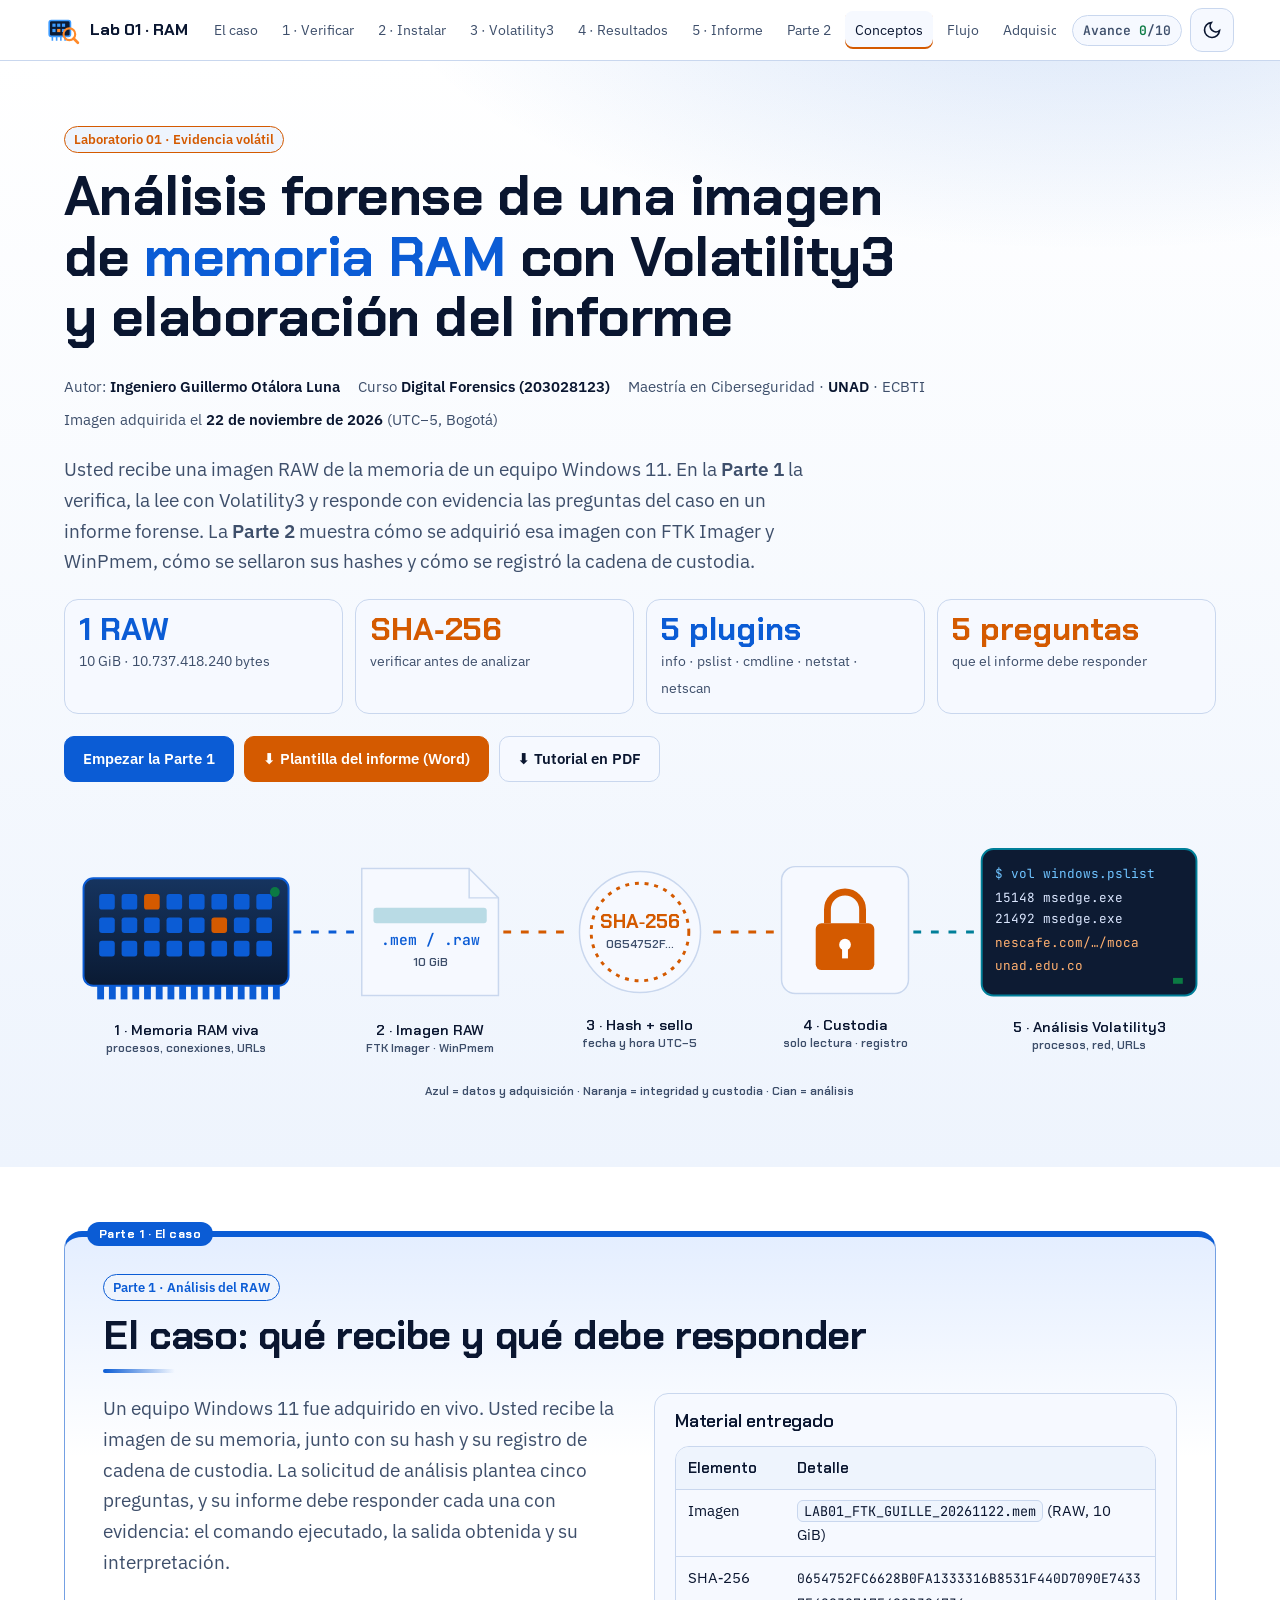
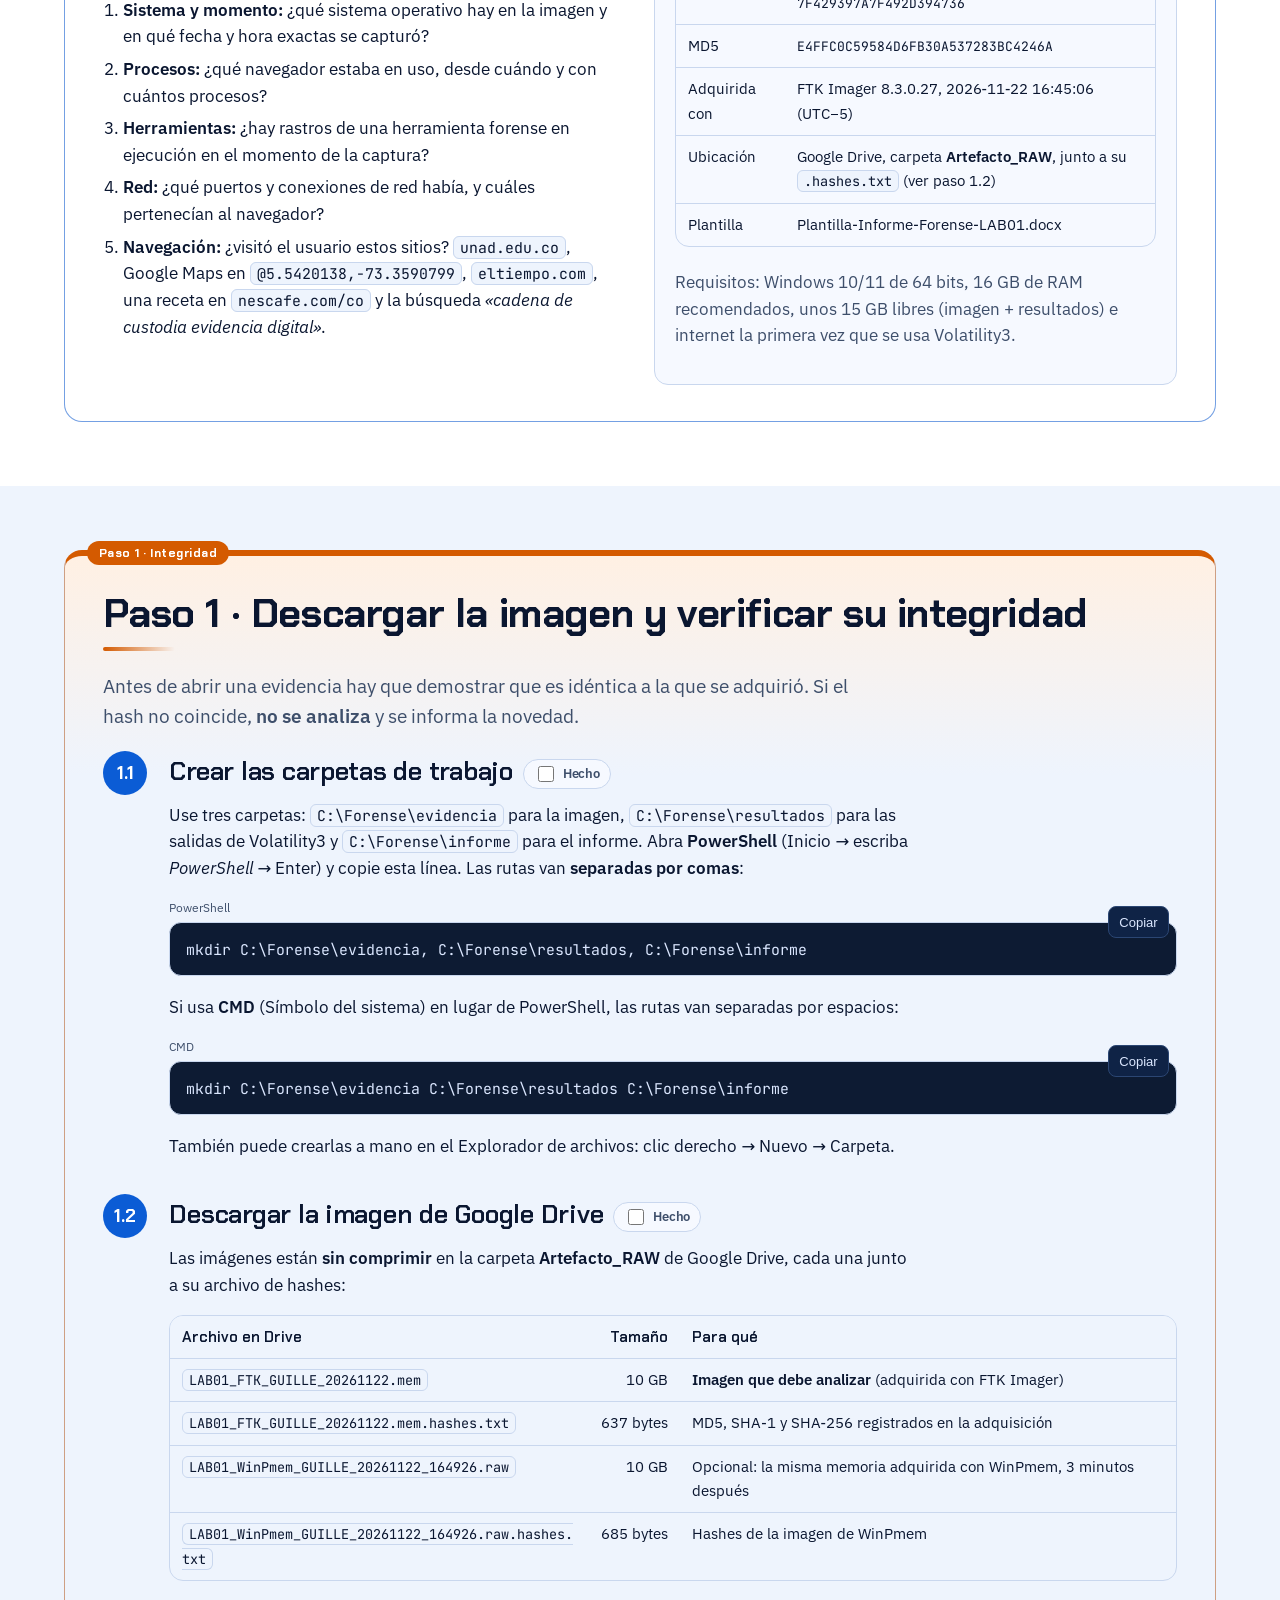
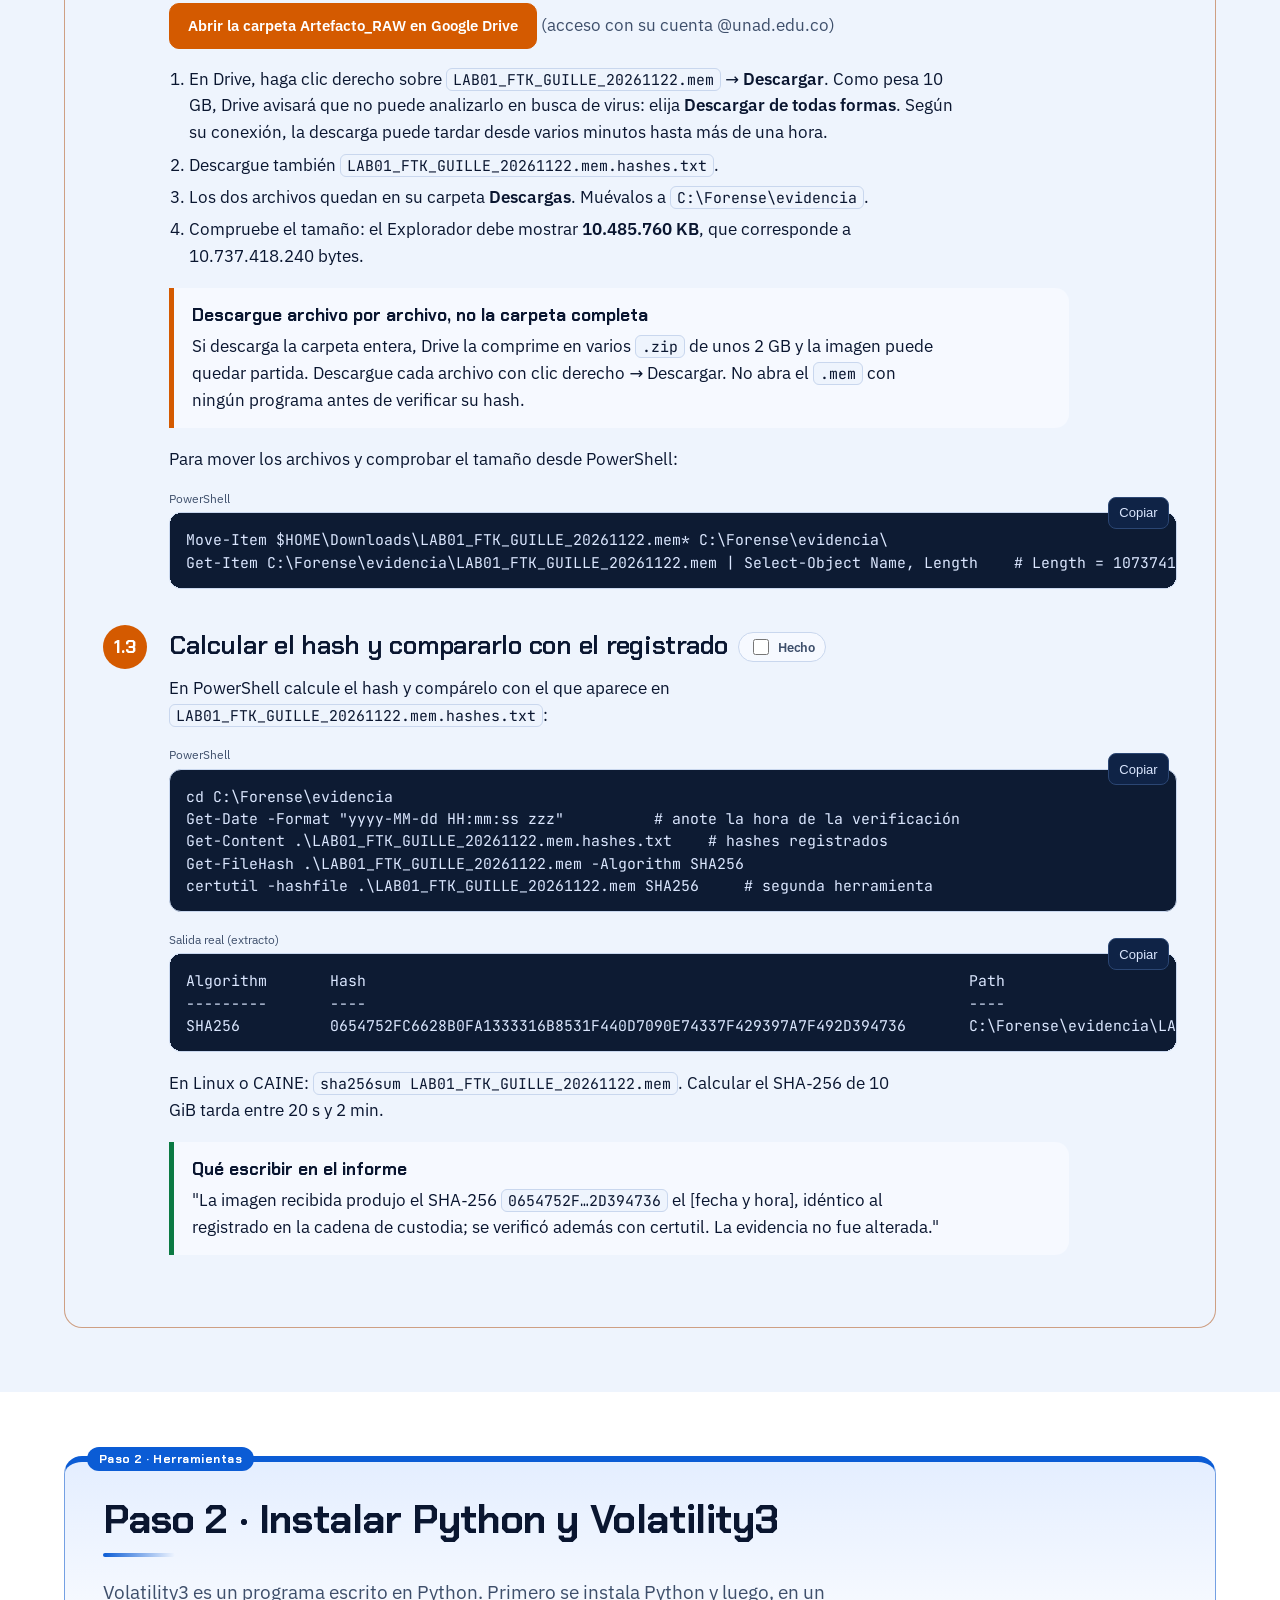
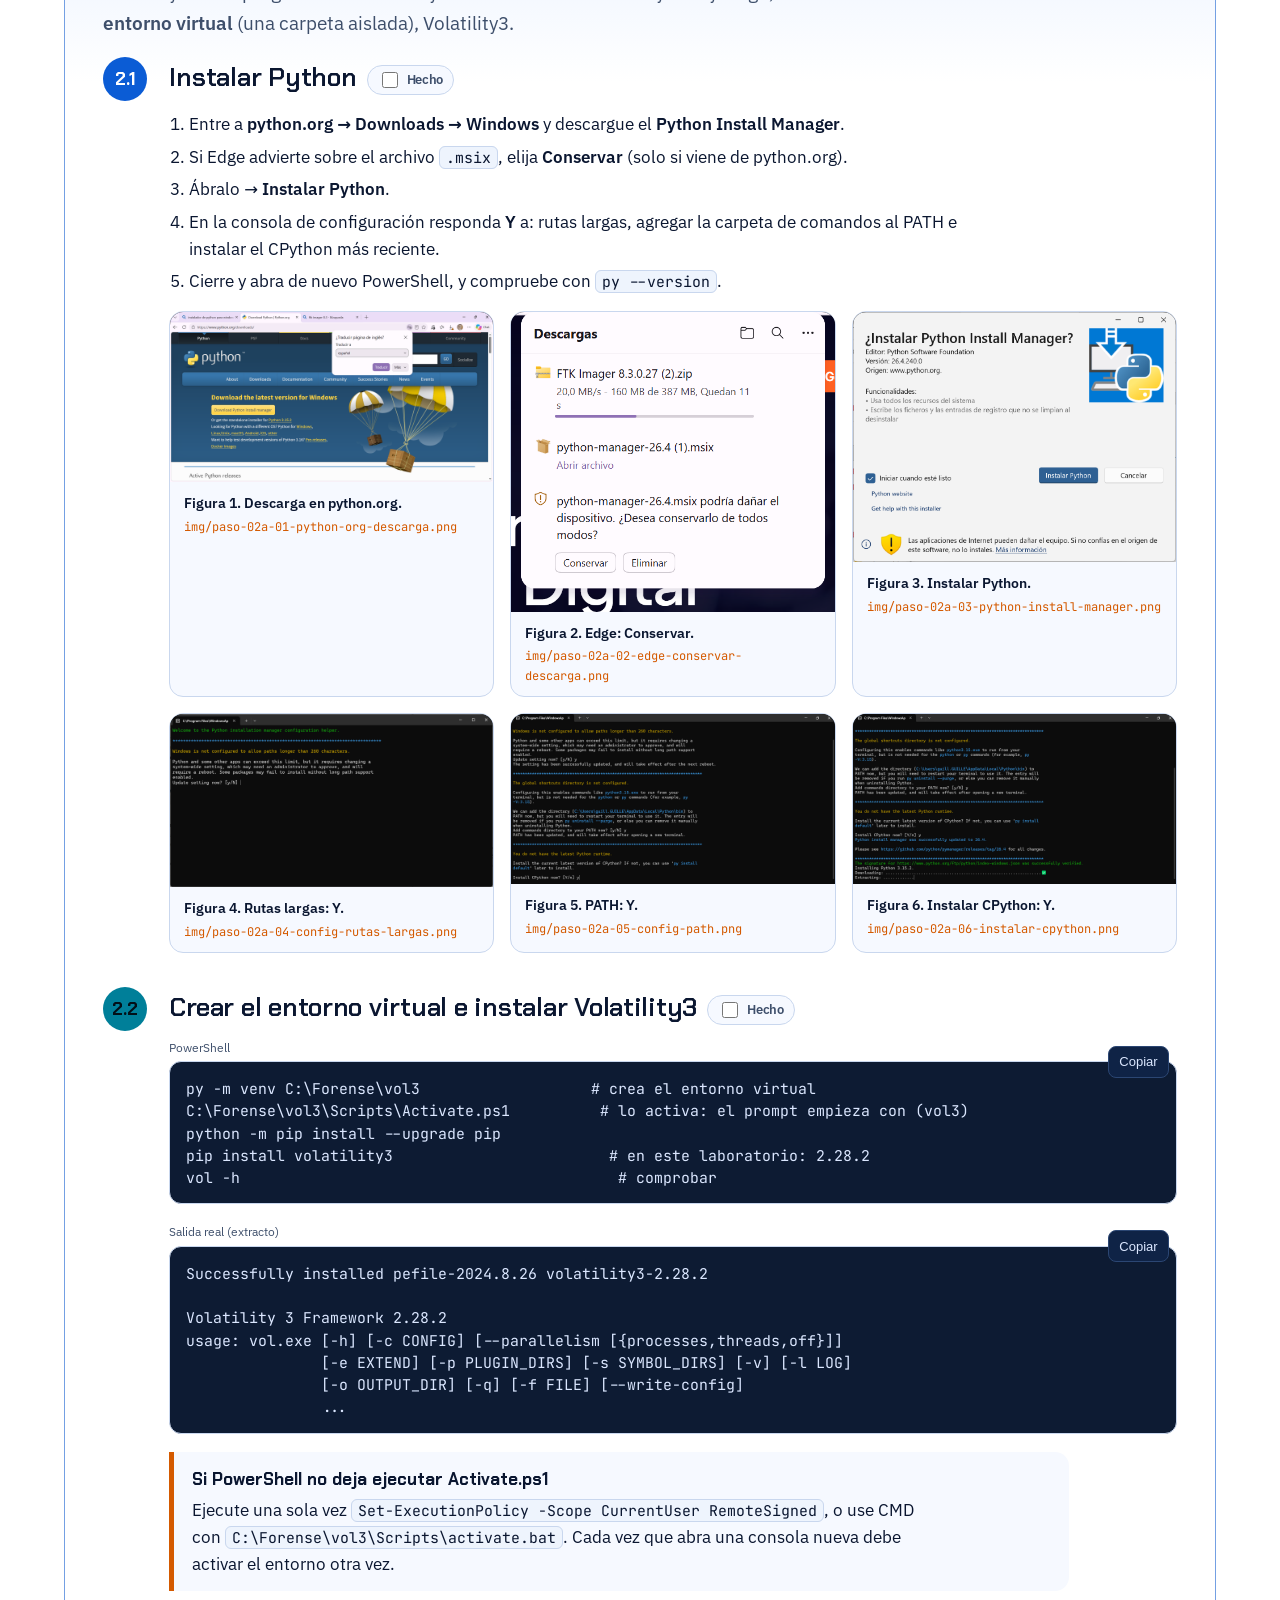
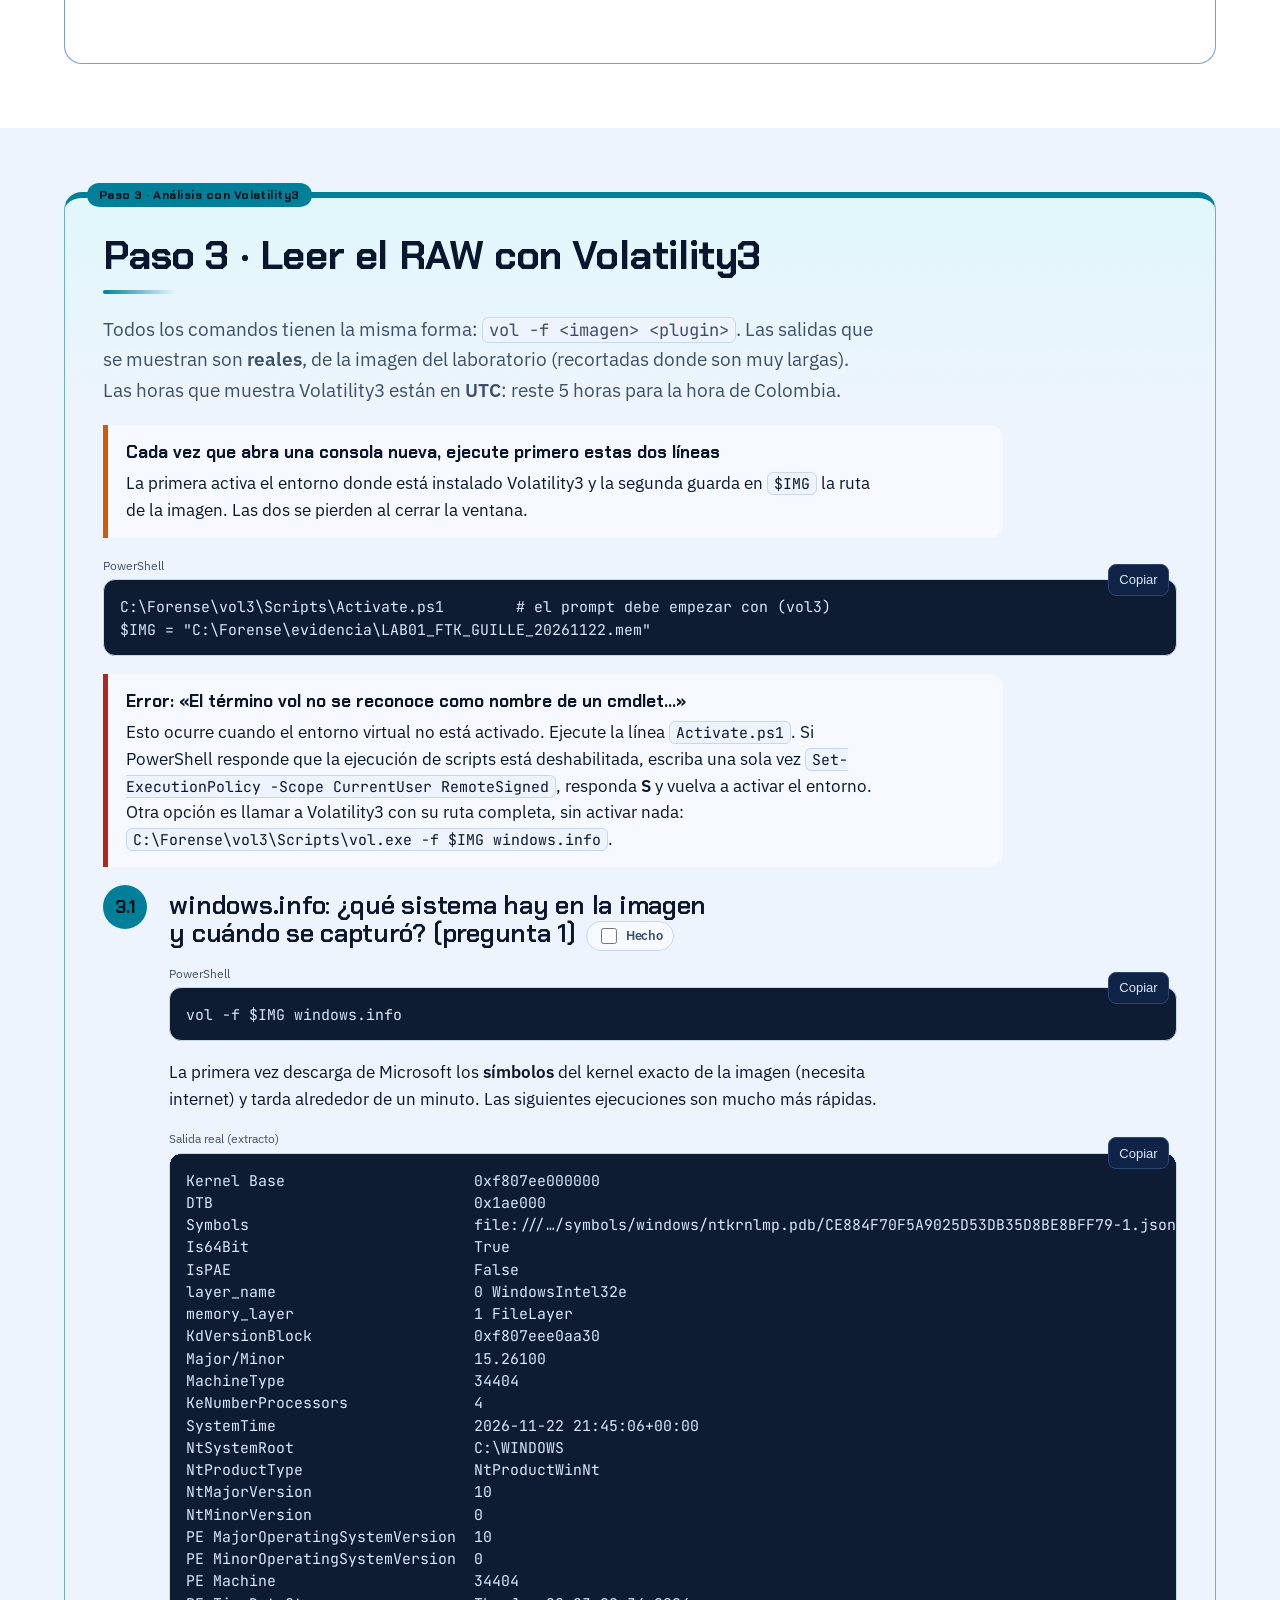
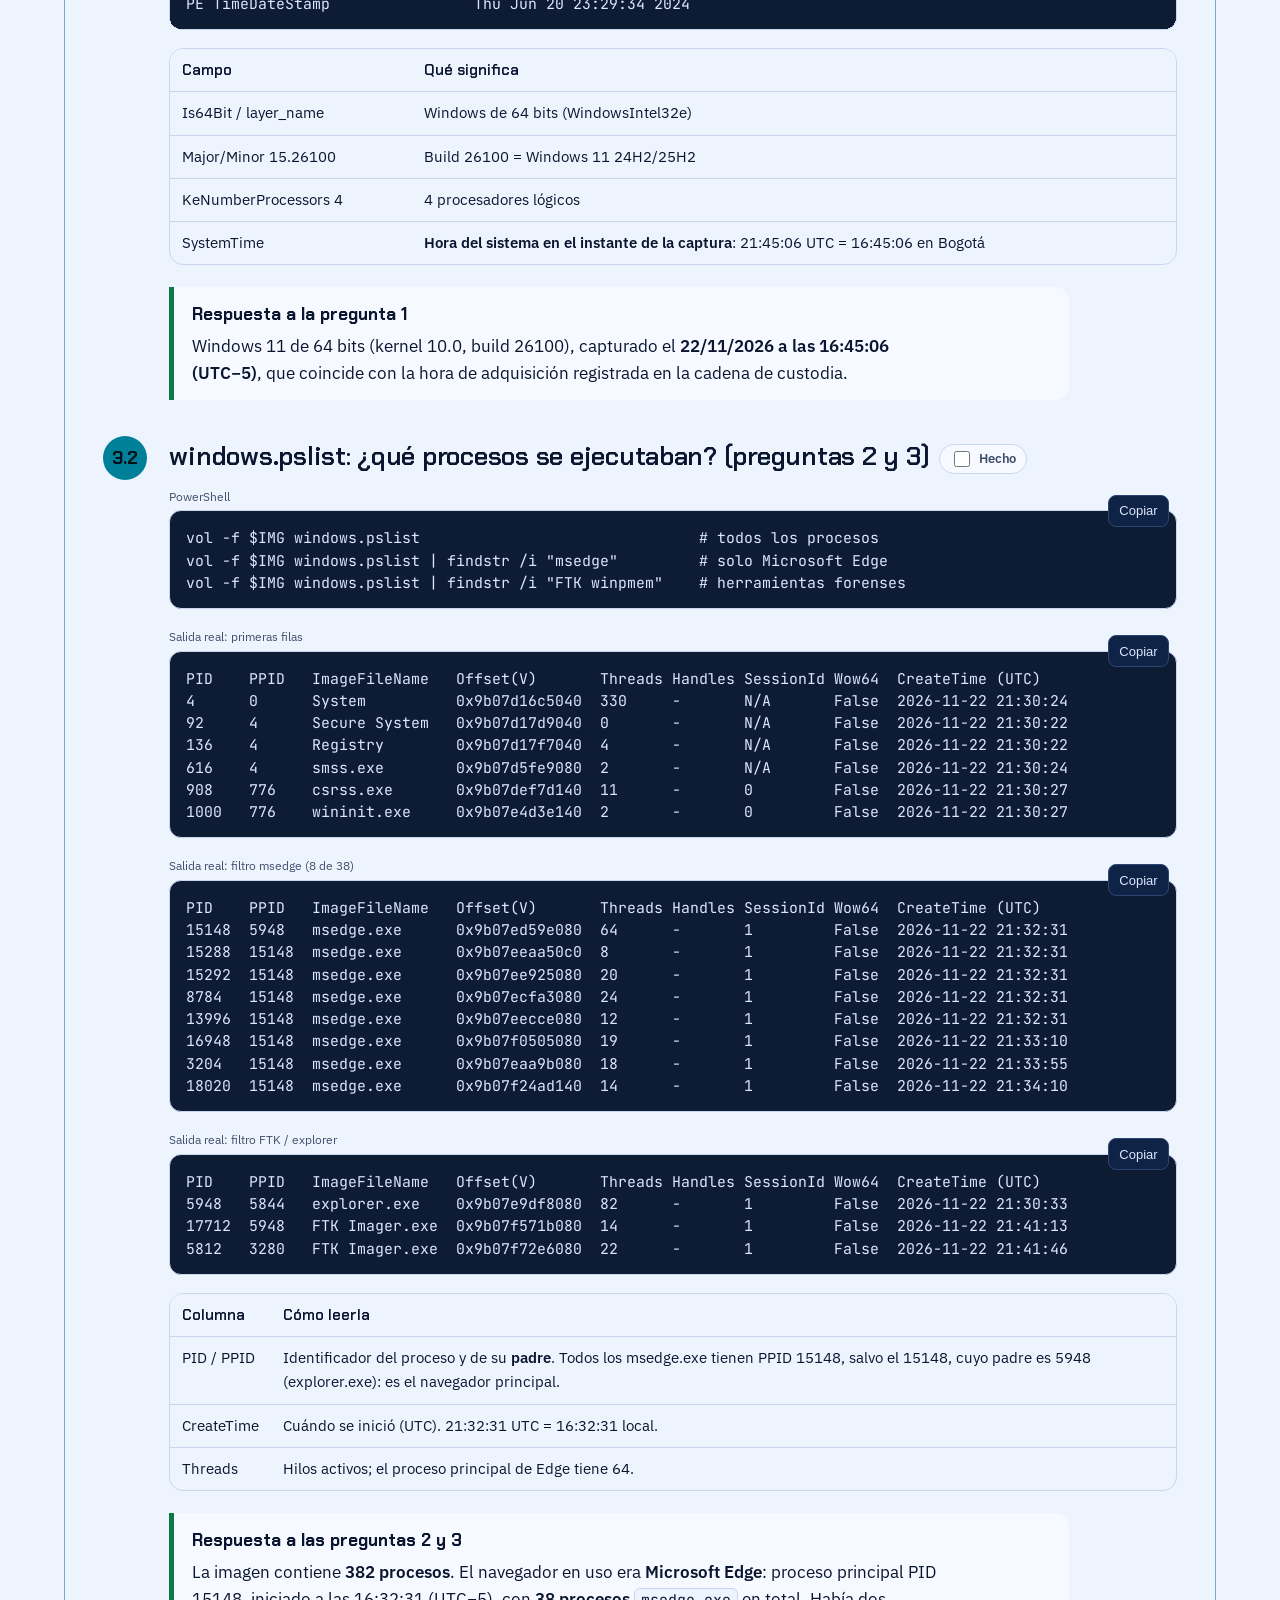
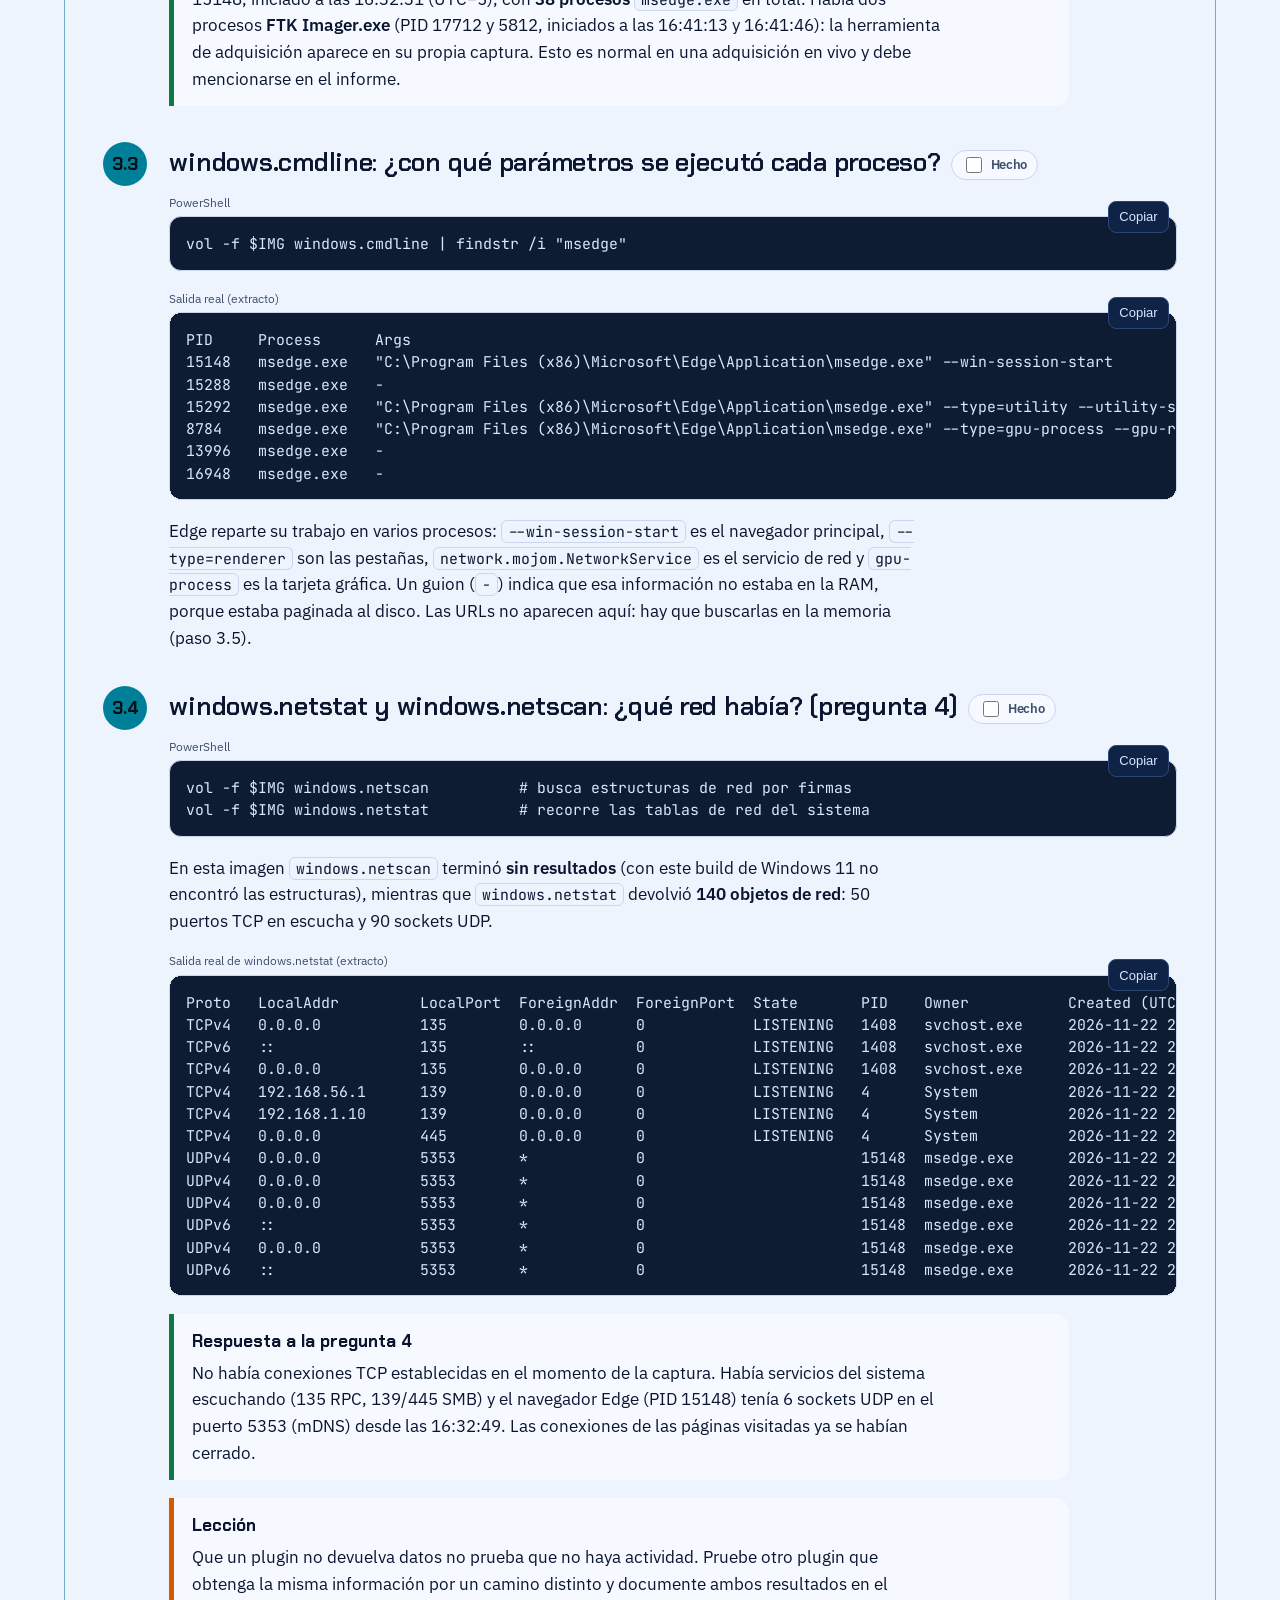
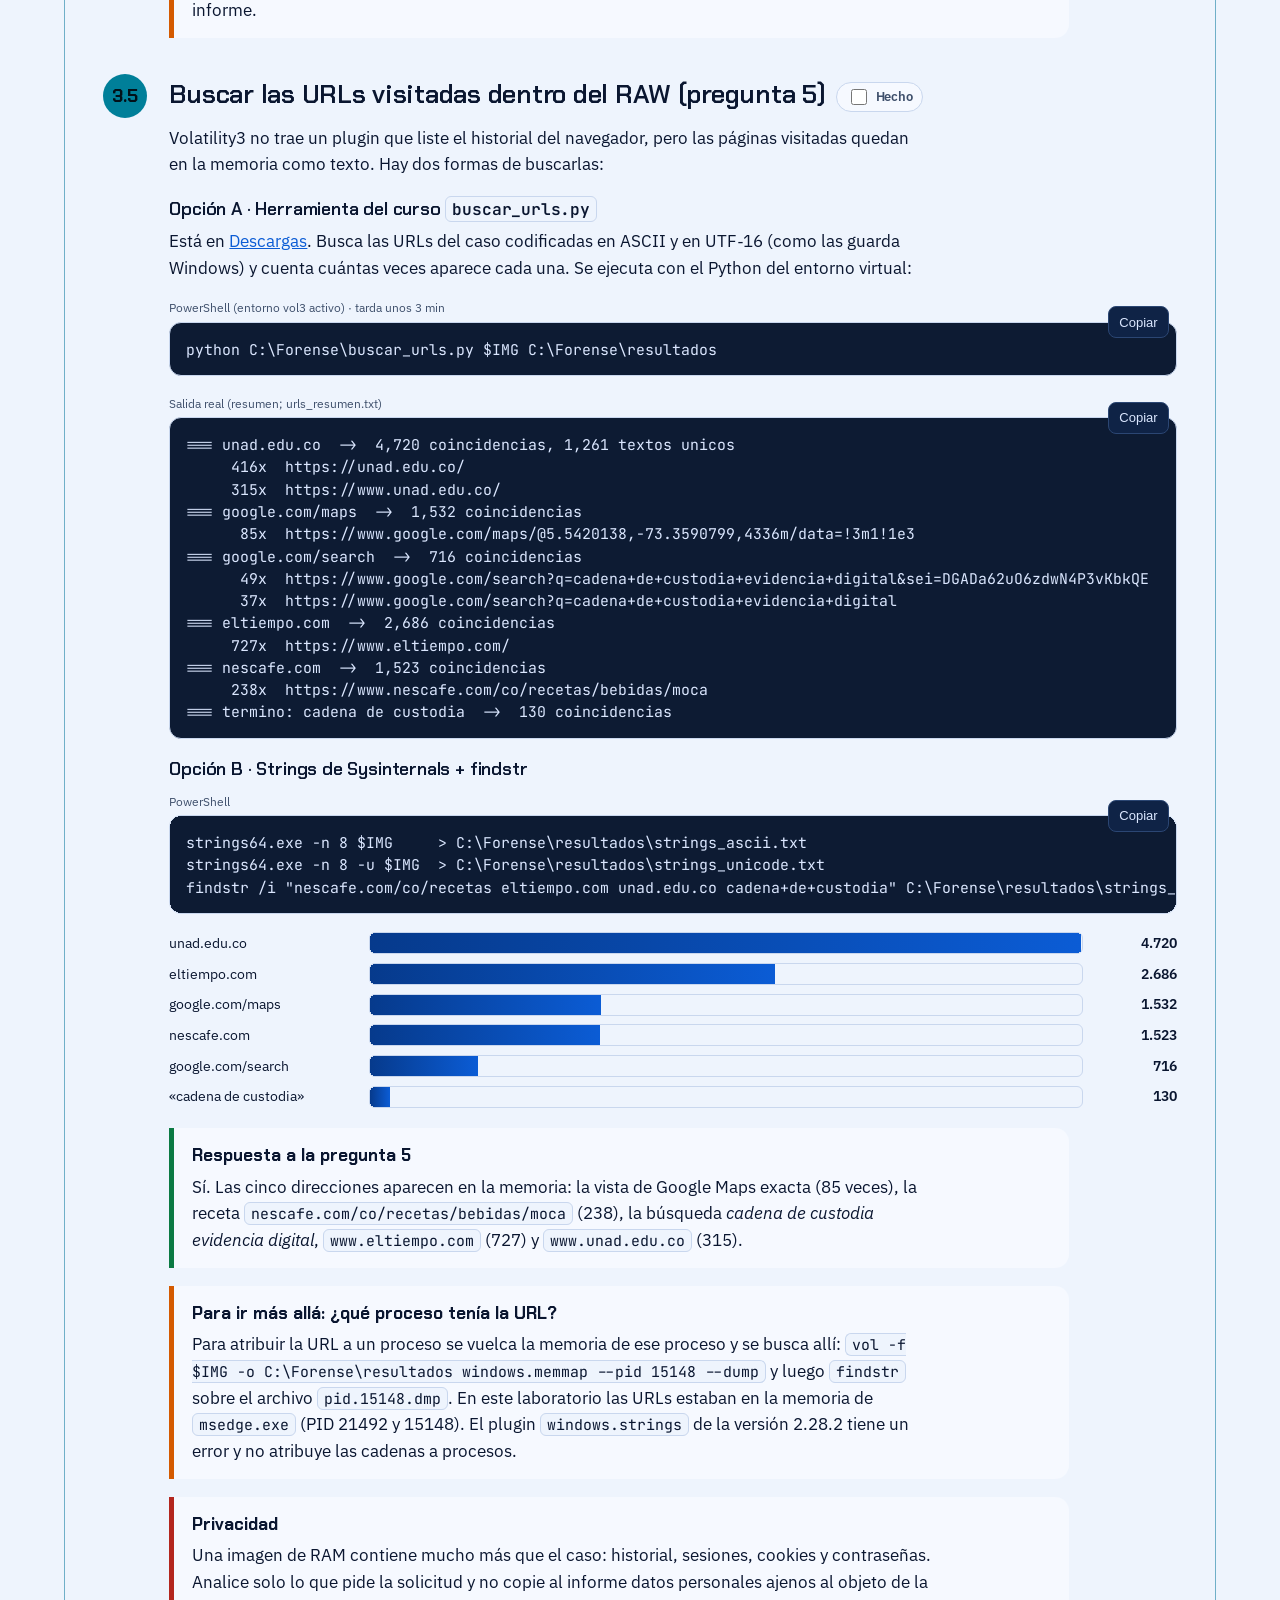
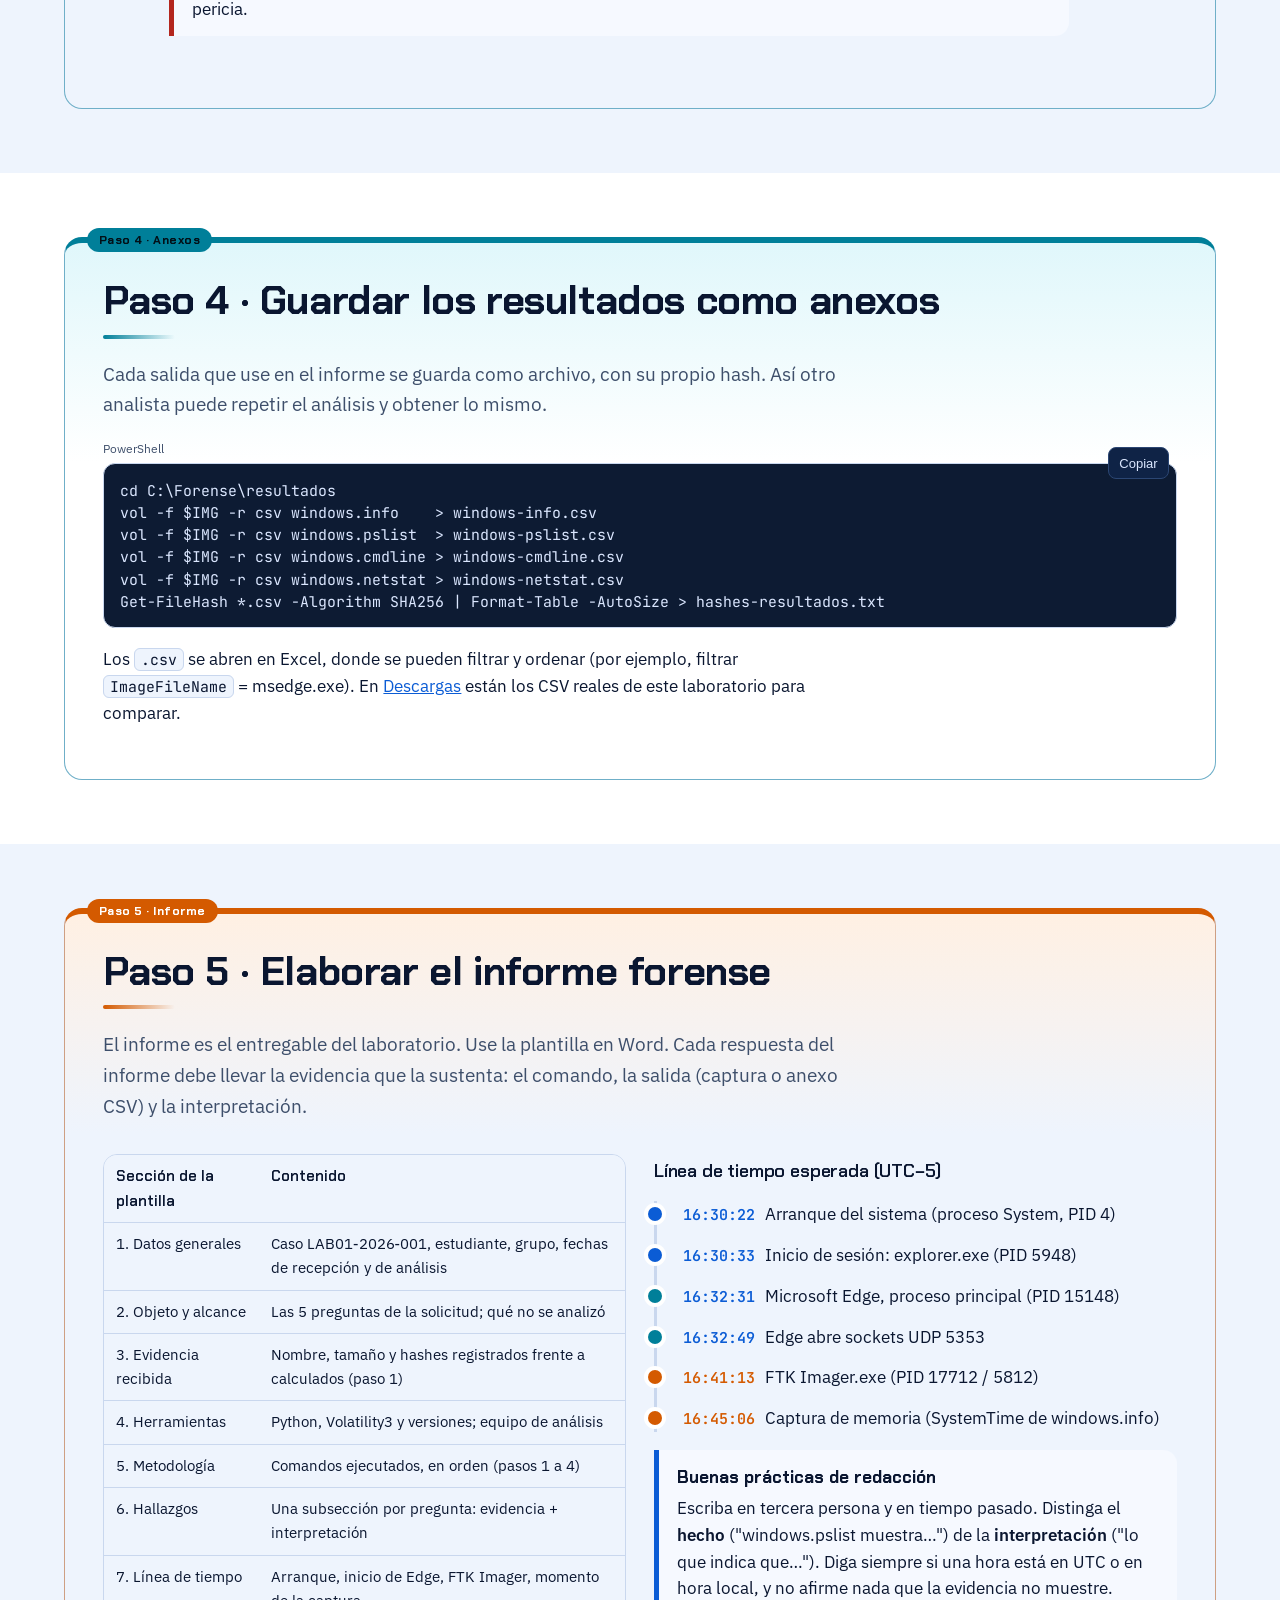
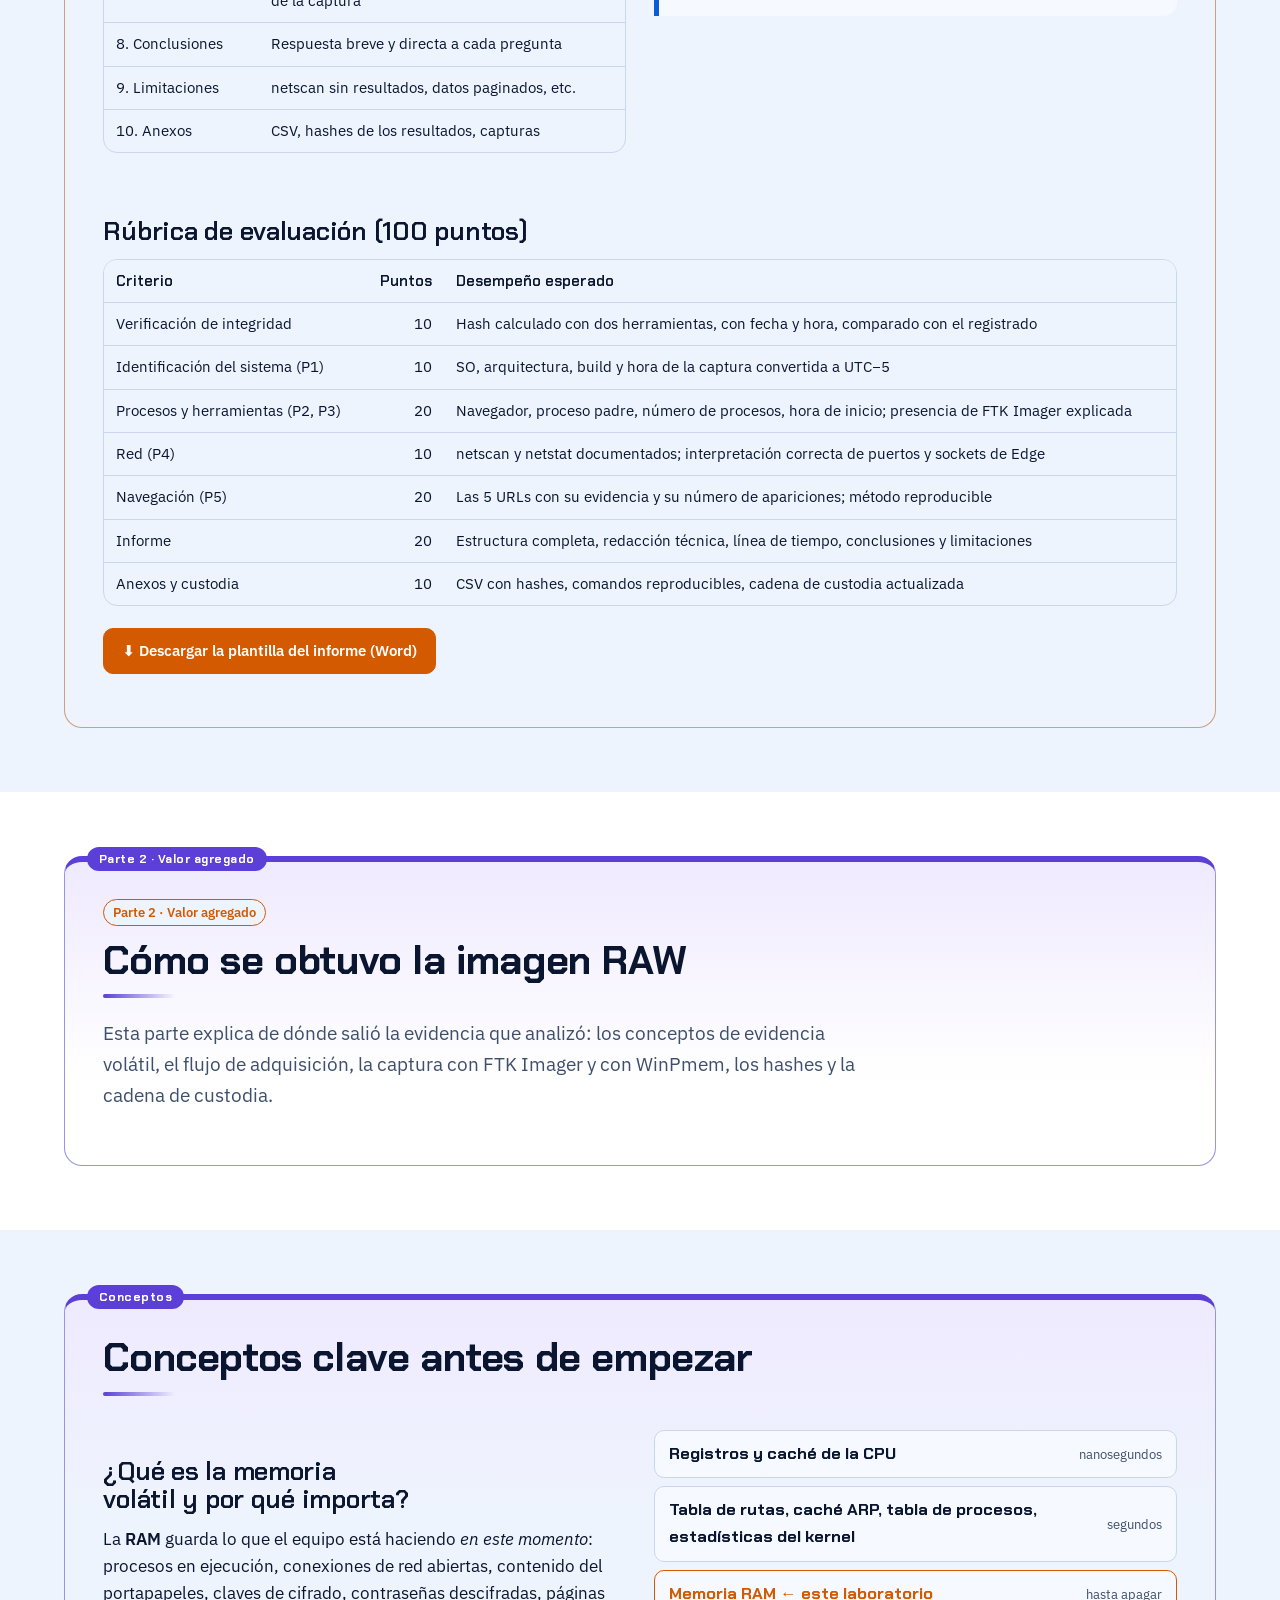
==== commit 9c7113c4: "Lab01: descarga desde Artefacto_RAW y mkdir corregido" ====
--- a/index.html
+++ b/index.html
@@ -110,8 +110,8 @@
   </div>
   <div class="card">
    <h4>Material entregado</h4>
-   <div class="scroll"><table class="stack"><thead><tr><th>Elemento</th><th>Detalle</th></tr></thead><tbody><tr><td>Imagen</td><td><code>LAB01_FTK_GUILLE_20261122.mem</code> (RAW, 10 GiB)</td></tr><tr><td>SHA‑256</td><td><span class="h">0654752FC6628B0FA1333316B8531F440D7090E74337F429397A7F492D394736</span></td></tr><tr><td>MD5</td><td><span class="h">E4FFC0C59584D6FB30A537283BC4246A</span></td></tr><tr><td>Adquirida con</td><td>FTK Imager 8.3.0.27, 2026‑11‑22 16:45:06 (UTC−5)</td></tr><tr><td>Ubicación</td><td>Carpeta del curso en Google Drive (.7z)</td></tr><tr><td>Plantilla</td><td>Plantilla-Informe-Forense-LAB01.docx</td></tr></tbody></table></div>
-   <p class="muted">Requisitos: Windows 10/11 de 64 bits, 16 GB de RAM recomendados, unos 25 GB libres (comprimido + imagen) e internet la primera vez que se usa Volatility3.</p>
+   <div class="scroll"><table class="stack"><thead><tr><th>Elemento</th><th>Detalle</th></tr></thead><tbody><tr><td>Imagen</td><td><code>LAB01_FTK_GUILLE_20261122.mem</code> (RAW, 10 GiB)</td></tr><tr><td>SHA‑256</td><td><span class="h">0654752FC6628B0FA1333316B8531F440D7090E74337F429397A7F492D394736</span></td></tr><tr><td>MD5</td><td><span class="h">E4FFC0C59584D6FB30A537283BC4246A</span></td></tr><tr><td>Adquirida con</td><td>FTK Imager 8.3.0.27, 2026‑11‑22 16:45:06 (UTC−5)</td></tr><tr><td>Ubicación</td><td>Google Drive, carpeta <b>Artefacto_RAW</b>, junto a su <code>.hashes.txt</code> (ver paso 1.2)</td></tr><tr><td>Plantilla</td><td>Plantilla-Informe-Forense-LAB01.docx</td></tr></tbody></table></div>
+   <p class="muted">Requisitos: Windows 10/11 de 64 bits, 16 GB de RAM recomendados, unos 15 GB libres (imagen + resultados) e internet la primera vez que se usa Volatility3.</p>
   </div>
  </div>
 </div></section>
@@ -119,9 +119,12 @@
 <section class="band alt" id="verificar"><div class="wrap frame t-orange" data-label="Paso 1 · Integridad">
  <h2>Paso 1 · Descargar la imagen y verificar su integridad</h2>
  <p class="lead">Antes de abrir una evidencia hay que demostrar que es idéntica a la que se adquirió. Si el hash no coincide, <b>no se analiza</b> y se informa la novedad.</p>
- <div class="step "><div class="n">1.1</div><div><h3>Organizar una carpeta de trabajo</h3><p>Cree <code>C:\Forense\evidencia</code> (la imagen), <code>C:\Forense\resultados</code> (las salidas de Volatility3) y <code>C:\Forense\informe</code>. Descargue el <code>.7z</code> de Drive y descomprímalo con 7‑Zip en <code>C:\Forense\evidencia</code>.</p><div class="code"><span class="t">CMD o PowerShell</span><pre><code>mkdir C:\Forense\evidencia C:\Forense\resultados C:\Forense\informe</code></pre></div></div></div>
- <div class="step o"><div class="n">1.2</div><div><h3>Calcular el hash y compararlo con el registrado</h3><p>Abra <b>PowerShell</b> (Inicio → escriba <i>PowerShell</i>) y escriba:</p><div class="code"><span class="t">PowerShell</span><pre><code>cd C:\Forense\evidencia
+ <div class="step "><div class="n">1.1</div><div><h3>Crear las carpetas de trabajo</h3><p>Use tres carpetas: <code>C:\Forense\evidencia</code> para la imagen, <code>C:\Forense\resultados</code> para las salidas de Volatility3 y <code>C:\Forense\informe</code> para el informe. Abra <b>PowerShell</b> (Inicio → escriba <i>PowerShell</i> → Enter) y copie esta línea. Las rutas van <b>separadas por comas</b>:</p><div class="code"><span class="t">PowerShell</span><pre><code>mkdir C:\Forense\evidencia, C:\Forense\resultados, C:\Forense\informe</code></pre></div><p>Si usa <b>CMD</b> (Símbolo del sistema) en lugar de PowerShell, las rutas van separadas por espacios:</p><div class="code"><span class="t">CMD</span><pre><code>mkdir C:\Forense\evidencia C:\Forense\resultados C:\Forense\informe</code></pre></div><p>También puede crearlas a mano en el Explorador de archivos: clic derecho → Nuevo → Carpeta.</p></div></div>
+ <div class="step "><div class="n">1.2</div><div><h3>Descargar la imagen de Google Drive</h3><p>Las imágenes están <b>sin comprimir</b> en la carpeta <b>Artefacto_RAW</b> de Google Drive, cada una junto a su archivo de hashes:</p><div class="scroll"><table class="stack"><thead><tr><th>Archivo en Drive</th><th class="num">Tamaño</th><th>Para qué</th></tr></thead><tbody><tr><td><code>LAB01_FTK_GUILLE_20261122.mem</code></td><td class="num">10 GB</td><td><b>Imagen que debe analizar</b> (adquirida con FTK Imager)</td></tr><tr><td><code>LAB01_FTK_GUILLE_20261122.mem.hashes.txt</code></td><td class="num">637 bytes</td><td>MD5, SHA‑1 y SHA‑256 registrados en la adquisición</td></tr><tr><td><code>LAB01_WinPmem_GUILLE_20261122_164926.raw</code></td><td class="num">10 GB</td><td>Opcional: la misma memoria adquirida con WinPmem, 3 minutos después</td></tr><tr><td><code>LAB01_WinPmem_GUILLE_20261122_164926.raw.hashes.txt</code></td><td class="num">685 bytes</td><td>Hashes de la imagen de WinPmem</td></tr></tbody></table></div><p><a class="btn org" href="https://drive.google.com/drive/folders/1TUMyYDUSGVmhW-VqeS5MNTvkMBpXCuC_?usp=drive_link" target="_blank" rel="noopener">Abrir la carpeta Artefacto_RAW en Google Drive</a> <span class="muted">(acceso con su cuenta @unad.edu.co)</span></p><ol class="do"><li>En Drive, haga clic derecho sobre <code>LAB01_FTK_GUILLE_20261122.mem</code> → <b>Descargar</b>. Como pesa 10 GB, Drive avisará que no puede analizarlo en busca de virus: elija <b>Descargar de todas formas</b>. Según su conexión, la descarga puede tardar desde varios minutos hasta más de una hora.</li><li>Descargue también <code>LAB01_FTK_GUILLE_20261122.mem.hashes.txt</code>.</li><li>Los dos archivos quedan en su carpeta <b>Descargas</b>. Muévalos a <code>C:\Forense\evidencia</code>.</li><li>Compruebe el tamaño: el Explorador debe mostrar <b>10.485.760 KB</b>, que corresponde a 10.737.418.240 bytes.</li></ol><div class="call warn"><b>Descargue archivo por archivo, no la carpeta completa</b><p>Si descarga la carpeta entera, Drive la comprime en varios <code>.zip</code> de unos 2 GB y la imagen puede quedar partida. Descargue cada archivo con clic derecho → Descargar. No abra el <code>.mem</code> con ningún programa antes de verificar su hash.</p></div><p>Para mover los archivos y comprobar el tamaño desde PowerShell:</p><div class="code"><span class="t">PowerShell</span><pre><code>Move-Item $HOME\Downloads\LAB01_FTK_GUILLE_20261122.mem* C:\Forense\evidencia\
+Get-Item C:\Forense\evidencia\LAB01_FTK_GUILLE_20261122.mem | Select-Object Name, Length    # Length = 10737418240</code></pre></div></div></div>
+ <div class="step o"><div class="n">1.3</div><div><h3>Calcular el hash y compararlo con el registrado</h3><p>En PowerShell calcule el hash y compárelo con el que aparece en <code>LAB01_FTK_GUILLE_20261122.mem.hashes.txt</code>:</p><div class="code"><span class="t">PowerShell</span><pre><code>cd C:\Forense\evidencia
 Get-Date -Format &quot;yyyy-MM-dd HH:mm:ss zzz&quot;          # anote la hora de la verificación
+Get-Content .\LAB01_FTK_GUILLE_20261122.mem.hashes.txt    # hashes registrados
 Get-FileHash .\LAB01_FTK_GUILLE_20261122.mem -Algorithm SHA256
 certutil -hashfile .\LAB01_FTK_GUILLE_20261122.mem SHA256     # segunda herramienta</code></pre></div><div class="code"><span class="t">Salida real (extracto)</span><pre><code>Algorithm       Hash                                                                   Path
 ---------       ----                                                                   ----
@@ -350,13 +353,13 @@
   <circle class="tok" r="9"><animateMotion dur="14s" repeatCount="indefinite" path="M105 62 H300 H510 H750 H1035 V192 H750 H515 V302 H135 V432 H425 H650 H890 H1105"/></circle>
  </svg>
  </div>
- <p class="muted">En este laboratorio el empaquetado .7z se hace antes de subir el RAW a Google Drive, y el análisis se hizo sobre la imagen original marcada como solo lectura, tras verificar el hash. En un caso real se analiza siempre una <b>copia de trabajo</b> y el original queda sellado.</p>
+ <p class="muted">En este laboratorio las imágenes se publicaron en Google Drive sin comprimir, cada una con su archivo <code>.hashes.txt</code>; para transferencias largas conviene empaquetarlas en .7z y registrar también el hash del paquete. El análisis se hizo sobre la imagen original marcada como solo lectura, tras verificar el hash. En un caso real se analiza siempre una <b>copia de trabajo</b> y el original queda sellado.</p>
 </div></section>
 
 <section class="band alt" id="adquisicion"><div class="wrap frame t-violet" data-label="Adquisición">
  <h2>Adquisición de la memoria</h2>
  <div class="step "><div class="n">A</div><div><h3>Preparar el escenario</h3><p>En el laboratorio se reinició el equipo para partir de una RAM conocida (arranque a las 16:30:22) y se navegó en Microsoft Edge por las cinco páginas del caso durante unos minutos cada una.</p><div class="call bad"><b>En un caso real NUNCA se reinicia ni se apaga el equipo</b><p>El equipo sospechoso se adquiere tal como se encuentra; el reinicio de este laboratorio solo tuvo fines didácticos.</p></div><div class="gal"><figure><img src="img/paso-04-02-pestanas-abiertas.png" alt="Las cinco pestañas en Edge." loading="lazy"><figcaption><b>Figura 7. Las cinco pestañas en Edge.</b> <span class="f">img/paso-04-02-pestanas-abiertas.png</span></figcaption></figure><figure><img src="img/paso-04-03-unad.png" alt="www.unad.edu.co" loading="lazy"><figcaption><b>Figura 8. www.unad.edu.co</b> <span class="f">img/paso-04-03-unad.png</span></figcaption></figure><figure><img src="img/paso-04-04-eltiempo.png" alt="www.eltiempo.com" loading="lazy"><figcaption><b>Figura 9. www.eltiempo.com</b> <span class="f">img/paso-04-04-eltiempo.png</span></figcaption></figure><figure><img src="img/paso-04-06-nescafe-receta-moca.png" alt="Receta «Moca» en Nescafé." loading="lazy"><figcaption><b>Figura 10. Receta «Moca» en Nescafé.</b> <span class="f">img/paso-04-06-nescafe-receta-moca.png</span></figcaption></figure></div></div></div>
- <div class="step o"><div class="n">B</div><div><h3>Instalar FTK Imager</h3><ol class="do"><li>Entre a <b>exterro.com → FTK product downloads</b> y elija <b>FTK Imager 8.3.x</b>, la versión gratuita. No descargue la versión Pro ni la suite FTK.</li><li>Llene el formulario y descargue el <code>.zip</code> (387 MB). Clic derecho → <b>Extraer todo</b>.</li><li>Ejecute <code>Exterro_FTK_Imager_(x64).exe</code> → Next → Next → Finish.</li></ol><div class="call warn"><b>Revise las casillas de la pantalla «Destination Folder»</b><p>La opción <b>Add Installation File path in Windows Defender Exclusion List</b> agrega la carpeta de FTK a las exclusiones del antivirus. Si la deja marcada, documéntelo. Bonjour y el soporte de Apple no son necesarios para capturar RAM.</p></div><div class="gal"><figure><img src="img/paso-02b-01-exterro-descarga.png" alt="Descarga gratuita de FTK Imager 8.3." loading="lazy"><figcaption><b>Figura 11. Descarga gratuita de FTK Imager 8.3.</b> <span class="f">img/paso-02b-01-exterro-descarga.png</span></figcaption></figure><figure><img src="img/paso-02b-02-exterro-formulario.png" alt="Formulario (datos ocultos)." loading="lazy"><figcaption><b>Figura 12. Formulario (datos ocultos).</b> <span class="f">img/paso-02b-02-exterro-formulario.png</span></figcaption></figure><figure><img src="img/paso-02b-05-extraer-todo.png" alt="Extraer todo." loading="lazy"><figcaption><b>Figura 13. Extraer todo.</b> <span class="f">img/paso-02b-05-extraer-todo.png</span></figcaption></figure><figure><img src="img/paso-02b-08-bienvenida.png" alt="Asistente: Next." loading="lazy"><figcaption><b>Figura 14. Asistente: Next.</b> <span class="f">img/paso-02b-08-bienvenida.png</span></figcaption></figure><figure><img src="img/paso-02b-09-carpeta-opciones.png" alt="Carpeta y componentes." loading="lazy"><figcaption><b>Figura 15. Carpeta y componentes.</b> <span class="f">img/paso-02b-09-carpeta-opciones.png</span></figcaption></figure><figure><img src="img/paso-02b-11-completado.png" alt="Instalación completada." loading="lazy"><figcaption><b>Figura 16. Instalación completada.</b> <span class="f">img/paso-02b-11-completado.png</span></figcaption></figure></div></div></div>
+ <div class="step o"><div class="n">B</div><div><h3>Instalar FTK Imager</h3><ol class="do"><li>Entre a <b>exterro.com → FTK product downloads</b> y elija <b>FTK Imager 8.3.x</b>, la versión gratuita. No descargue la versión Pro ni la suite FTK.</li><li>Llene el formulario y presione <b>DOWNLOAD</b>. Se descarga en su carpeta <b>Descargas</b> el archivo <code>FTK Imager 8.3.0.27.zip</code> (387 MB).</li><li>Clic derecho sobre ese <code>.zip</code> → <b>Extraer todo…</b> → <b>Extraer</b>. Se crea una carpeta con el mismo nombre.</li><li>Dentro de esa carpeta, doble clic en <code>Exterro_FTK_Imager_(x64).exe</code>, acepte el Control de cuentas y siga el asistente: Next → Next → Finish.</li></ol><div class="call warn"><b>Revise las casillas de la pantalla «Destination Folder»</b><p>La opción <b>Add Installation File path in Windows Defender Exclusion List</b> agrega la carpeta de FTK a las exclusiones del antivirus. Si la deja marcada, documéntelo. Bonjour y el soporte de Apple no son necesarios para capturar RAM.</p></div><div class="gal"><figure><img src="img/paso-02b-01-exterro-descarga.png" alt="Descarga gratuita de FTK Imager 8.3." loading="lazy"><figcaption><b>Figura 11. Descarga gratuita de FTK Imager 8.3.</b> <span class="f">img/paso-02b-01-exterro-descarga.png</span></figcaption></figure><figure><img src="img/paso-02b-02-exterro-formulario.png" alt="Formulario (datos ocultos)." loading="lazy"><figcaption><b>Figura 12. Formulario (datos ocultos).</b> <span class="f">img/paso-02b-02-exterro-formulario.png</span></figcaption></figure><figure><img src="img/paso-02b-05-extraer-todo.png" alt="Extraer todo." loading="lazy"><figcaption><b>Figura 13. Extraer todo.</b> <span class="f">img/paso-02b-05-extraer-todo.png</span></figcaption></figure><figure><img src="img/paso-02b-08-bienvenida.png" alt="Asistente: Next." loading="lazy"><figcaption><b>Figura 14. Asistente: Next.</b> <span class="f">img/paso-02b-08-bienvenida.png</span></figcaption></figure><figure><img src="img/paso-02b-09-carpeta-opciones.png" alt="Carpeta y componentes." loading="lazy"><figcaption><b>Figura 15. Carpeta y componentes.</b> <span class="f">img/paso-02b-09-carpeta-opciones.png</span></figcaption></figure><figure><img src="img/paso-02b-11-completado.png" alt="Instalación completada." loading="lazy"><figcaption><b>Figura 16. Instalación completada.</b> <span class="f">img/paso-02b-11-completado.png</span></figcaption></figure></div></div></div>
  <div class="step o"><div class="n">C</div><div><h3>Capturar la RAM con FTK Imager</h3><ol class="do"><li>Abra FTK Imager <b>como administrador</b>.</li><li><b>File → Capture Memory…</b></li><li><b>Destination path</b>: Browse → carpeta de evidencias (fuera de OneDrive).</li><li><b>Destination filename</b>: <code>LAB01_FTK_GUILLE_20261122.mem</code></li><li>Deje sin marcar <i>Include pagefile</i> y <i>Create AD1 file</i>, para obtener un RAW puro.</li><li><b>Capture Memory</b> y espere el mensaje <i>Memory capture finished successfully</i>. En este equipo tardó 96 s.</li></ol><div class="gal"><figure><img src="img/paso-05a-02-dialogo-capture-memory.png" alt="File → Capture Memory." loading="lazy"><figcaption><b>Figura 17. File → Capture Memory.</b> <span class="f">img/paso-05a-02-dialogo-capture-memory.png</span></figcaption></figure><figure><img src="img/paso-05a-03-elegir-carpeta.png" alt="Elegir la carpeta." loading="lazy"><figcaption><b>Figura 18. Elegir la carpeta.</b> <span class="f">img/paso-05a-03-elegir-carpeta.png</span></figcaption></figure><figure><img src="img/paso-05a-05-nombre-archivo.png" alt="Nombre del archivo." loading="lazy"><figcaption><b>Figura 19. Nombre del archivo.</b> Sin pagefile y sin AD1.<span class="f">img/paso-05a-05-nombre-archivo.png</span></figcaption></figure><figure><img src="img/paso-05a-06-progreso-13.png" alt="Volcando 1 de 10 GB." loading="lazy"><figcaption><b>Figura 20. Volcando 1 de 10 GB.</b> <span class="f">img/paso-05a-06-progreso-13.png</span></figcaption></figure><figure><img src="img/paso-05a-07-progreso-57.png" alt="Volcando 6 de 10 GB." loading="lazy"><figcaption><b>Figura 21. Volcando 6 de 10 GB.</b> <span class="f">img/paso-05a-07-progreso-57.png</span></figcaption></figure><figure><img src="img/paso-05a-08-captura-finalizada.png" alt="Captura finalizada." loading="lazy"><figcaption><b>Figura 22. Captura finalizada.</b> 16:46:42.<span class="f">img/paso-05a-08-captura-finalizada.png</span></figcaption></figure></div></div></div>
  <div class="step o"><div class="n">D</div><div><h3>Capturar con WinPmem (línea de comandos)</h3><p>WinPmem es un ejecutable portable y de código abierto: se descarga de <code>github.com/Velocidex/WinPmem/releases</code> y no se instala. Abra <b>CMD como administrador</b>, porque WinPmem carga un driver para leer la memoria física, y escriba:</p><div class="code"><span class="t">CMD (administrador)</span><pre><code>cd C:\Herramientas\winpmem
 certutil -hashfile winpmem_mini_x64_rc2.exe SHA256       # registrar el hash de la herramienta
@@ -382,6 +385,7 @@
  <div class="step o"><div class="n">E</div><div><h3>Sellar cada imagen: hashes, hora y solo lectura</h3><div class="code"><span class="t">PowerShell</span><pre><code>Get-Date -Format &quot;yyyy-MM-dd HH:mm:ss zzz&quot;
 Get-FileHash .\LAB01_FTK_GUILLE_20261122.mem -Algorithm MD5
 Get-FileHash .\LAB01_FTK_GUILLE_20261122.mem -Algorithm SHA1
+Get-Content .\LAB01_FTK_GUILLE_20261122.mem.hashes.txt    # hashes registrados
 Get-FileHash .\LAB01_FTK_GUILLE_20261122.mem -Algorithm SHA256
 certutil -hashfile .\LAB01_FTK_GUILLE_20261122.mem SHA256              # verificación cruzada
 Set-ItemProperty .\LAB01_FTK_GUILLE_20261122.mem -Name IsReadOnly -Value $true</code></pre></div><div class="scroll"><table class="stack"><thead><tr><th>ID</th><th>Archivo</th><th>Herramienta</th><th>Captura (UTC−5)</th><th class="num">Duración</th><th class="num">Bytes</th></tr></thead><tbody><tr><td>EV-01</td><td><code>LAB01_FTK_GUILLE_20261122.mem</code></td><td>FTK Imager 8.3.0.27 (File → Capture Memory)</td><td>2026-11-22 16:45:06 → 16:46:42</td><td class="num">96 s</td><td class="num">10.737.418.240</td></tr><tr><td>EV-02</td><td><code>LAB01_WinPmem_GUILLE_20261122_164926.raw</code></td><td>WinPmem 2.0.1 (winpmem_mini_x64_rc2.exe, PTE remapping)</td><td>2026-11-22 16:49:26 → 16:51:24</td><td class="num">118 s</td><td class="num">10.737.418.240</td></tr></tbody></table></div><div class="scroll"><table class="stack"><thead><tr><th>ID</th><th>Algoritmo</th><th>Valor</th></tr></thead><tbody><tr><td>EV-01</td><td>MD5</td><td><span class="h">E4FFC0C59584D6FB30A537283BC4246A</span></td></tr><tr><td>EV-01</td><td>SHA‑1</td><td><span class="h">F2FF287BADB7C974BFB78BCC0A3E372C21B42E6B</span></td></tr><tr><td>EV-01</td><td>SHA‑256</td><td><span class="h">0654752FC6628B0FA1333316B8531F440D7090E74337F429397A7F492D394736</span></td></tr><tr><td>EV-02</td><td>MD5</td><td><span class="h">F642D204A5A07D562E8B81A2E0070258</span></td></tr><tr><td>EV-02</td><td>SHA‑1</td><td><span class="h">A7532010B73469AB432FAE2C6A89D781963C6F1E</span></td></tr><tr><td>EV-02</td><td>SHA‑256</td><td><span class="h">2B62243A8593068052EEF3E2C42EABB6378E7E63C4866F1F27C15736C818F331</span></td></tr></tbody></table></div><div class="call "><b>¿Por qué los dos hashes son distintos?</b><p>La RAM cambió entre las dos capturas, que se hicieron con unos 3 minutos de diferencia. En una imagen de RAM, el hash no demuestra que el archivo sea igual a la memoria: demuestra que <b>el archivo no ha cambiado desde que se adquirió</b>.</p></div></div></div>
@@ -401,7 +405,7 @@
   <h4>Elementos de evidencia</h4>
   <div class="scroll"><table class="stack"><thead><tr><th>ID</th><th>Descripción</th><th>Herramienta y versión</th><th class="num">Tamaño</th><th>SHA‑256</th><th>Estado</th></tr></thead><tbody><tr><td>EV-01</td><td>Imagen RAW de memoria física<br><code>LAB01_FTK_GUILLE_20261122.mem</code></td><td>FTK Imager 8.3.0.27 (File → Capture Memory)</td><td class="num">10.737.418.240 bytes</td><td><span class="h">0654752FC6628B0FA1333316B8531F440D7090E74337F429397A7F492D394736</span></td><td>Solo lectura + .hashes.txt</td></tr><tr><td>EV-02</td><td>Imagen RAW de memoria física<br><code>LAB01_WinPmem_GUILLE_20261122_164926.raw</code></td><td>WinPmem 2.0.1 (winpmem_mini_x64_rc2.exe, PTE remapping)</td><td class="num">10.737.418.240 bytes</td><td><span class="h">2B62243A8593068052EEF3E2C42EABB6378E7E63C4866F1F27C15736C818F331</span></td><td>Solo lectura + .hashes.txt</td></tr></tbody></table></div>
   <h4>Registro de eventos</h4>
-  <div class="scroll"><table class="stack"><thead><tr><th>Fecha y hora (UTC−5)</th><th>Acción</th><th>Responsable</th><th>Verificación</th></tr></thead><tbody><tr><td>2026‑11‑22 16:45:06 → 16:46:42</td><td>Adquisición EV‑01 con FTK Imager (File → Capture Memory)</td><td>G. Otálora</td><td>Mensaje «finished successfully»</td></tr><tr><td>2026‑11‑22 16:49:24</td><td>Hashes MD5/SHA‑1/SHA‑256 de EV‑01; archivo en solo lectura</td><td>G. Otálora</td><td>certutil SHA‑256 coincide</td></tr><tr><td>2026‑11‑22 16:49:26 → 16:51:24</td><td>Adquisición EV‑02 con WinPmem 2.0.1</td><td>G. Otálora</td><td>Log completo del driver</td></tr><tr><td>2026‑11‑22 16:53:04</td><td>Hashes de EV‑02; archivo en solo lectura</td><td>G. Otálora</td><td>certutil SHA‑256 coincide</td></tr><tr><td>2026‑11‑22 17:00 y 17:57</td><td>Verificación del SHA‑256 de EV‑01 antes de cada análisis</td><td>G. Otálora</td><td>Hash idéntico al registrado</td></tr><tr><td>2026‑11‑22 17:01 → 17:59</td><td>Análisis con Volatility3 2.28.2 (solo lectura sobre EV‑01; windows.info sobre EV‑02)</td><td>G. Otálora</td><td>Resultados CSV con hash</td></tr><tr><td>Pendiente de registrar</td><td>Empaquetado .7z y carga a Google Drive para distribución académica</td><td>G. Otálora</td><td>Hash del .7z y del RAW tras descargar</td></tr></tbody></table></div>
+  <div class="scroll"><table class="stack"><thead><tr><th>Fecha y hora (UTC−5)</th><th>Acción</th><th>Responsable</th><th>Verificación</th></tr></thead><tbody><tr><td>2026‑11‑22 16:45:06 → 16:46:42</td><td>Adquisición EV‑01 con FTK Imager (File → Capture Memory)</td><td>G. Otálora</td><td>Mensaje «finished successfully»</td></tr><tr><td>2026‑11‑22 16:49:24</td><td>Hashes MD5/SHA‑1/SHA‑256 de EV‑01; archivo en solo lectura</td><td>G. Otálora</td><td>certutil SHA‑256 coincide</td></tr><tr><td>2026‑11‑22 16:49:26 → 16:51:24</td><td>Adquisición EV‑02 con WinPmem 2.0.1</td><td>G. Otálora</td><td>Log completo del driver</td></tr><tr><td>2026‑11‑22 16:53:04</td><td>Hashes de EV‑02; archivo en solo lectura</td><td>G. Otálora</td><td>certutil SHA‑256 coincide</td></tr><tr><td>2026‑11‑22 17:00 y 17:57</td><td>Verificación del SHA‑256 de EV‑01 antes de cada análisis</td><td>G. Otálora</td><td>Hash idéntico al registrado</td></tr><tr><td>2026‑11‑22 17:01 → 17:59</td><td>Análisis con Volatility3 2.28.2 (solo lectura sobre EV‑01; windows.info sobre EV‑02)</td><td>G. Otálora</td><td>Resultados CSV con hash</td></tr><tr><td>2026‑11‑22 (noche)</td><td>Copia de EV‑01 y EV‑02 con sus .hashes.txt a Google Drive, carpeta Artefacto_RAW, para distribución académica con acceso restringido</td><td>G. Otálora</td><td>Cada receptor verifica el SHA‑256 tras descargar</td></tr></tbody></table></div>
   <div class="sig"><div>Entrega: Ing. Guillermo Otálora Luna · firma y fecha</div><div>Recibe · nombre, cargo, firma y fecha</div><div>Observaciones</div></div>
  </div>
 </div></section>
@@ -428,7 +432,7 @@
 <section class="band alt" id="descargas"><div class="wrap frame t-blue" data-label="Descargas">
  <h2>Descargas</h2>
  <div class="cols">
-  <div class="card"><h4>Imagen RAW (10 GiB)</h4><p>Está en la carpeta del curso en Google Drive, comprimida en <code>.7z</code>.</p><p><a class="btn org" href="https://drive.google.com/drive/folders/1TUMyYDUSGVmhW-VqeS5MNTvkMBpXCuC_?usp=drive_link" target="_blank" rel="noopener">Abrir carpeta en Google Drive</a></p><p class="muted">Acceso restringido a la comunidad académica. Verifique el SHA‑256 después de descomprimir (Parte 1, paso 1).</p></div>
+  <div class="card"><h4>Imagen RAW (10 GiB)</h4><p>En la carpeta <b>Artefacto_RAW</b> de Google Drive, sin comprimir: <code>LAB01_FTK_GUILLE_20261122.mem</code> (la que se analiza) y <code>LAB01_WinPmem_GUILLE_20261122_164926.raw</code> (opcional), cada una con su <code>.hashes.txt</code>. Descargue archivo por archivo, no la carpeta completa.</p><p><a class="btn org" href="https://drive.google.com/drive/folders/1TUMyYDUSGVmhW-VqeS5MNTvkMBpXCuC_?usp=drive_link" target="_blank" rel="noopener">Abrir Artefacto_RAW en Google Drive</a></p><p class="muted">Acceso restringido a la comunidad académica. Verifique el SHA‑256 después de descargar (Parte 1, paso 1.3).</p></div>
   <div class="card"><h4>Verificación rápida</h4><div class="code"><pre><code>sha256sum -c SHA256SUMS-LAB01.txt        # Linux / CAINE
 Get-FileHash .\LAB01_FTK_GUILLE_20261122.mem -Algorithm SHA256   # Windows</code></pre></div></div>
  </div>
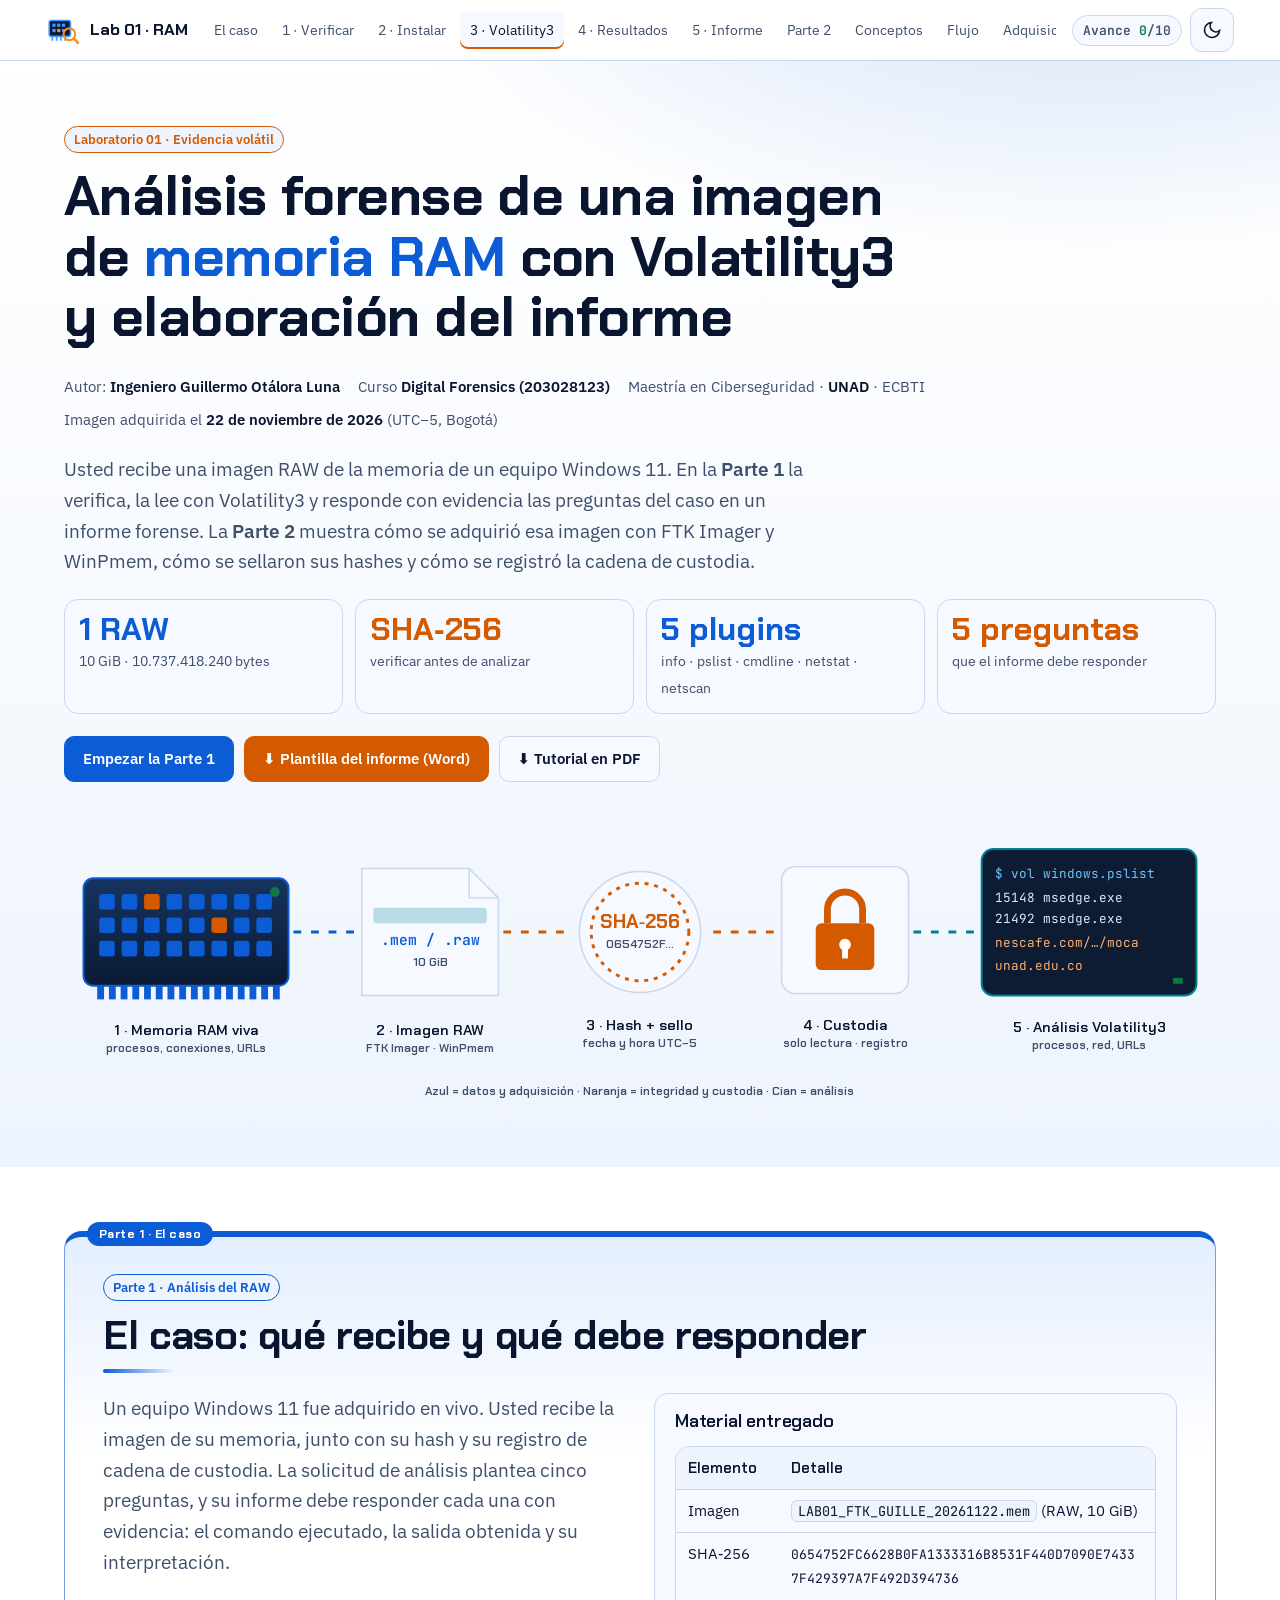
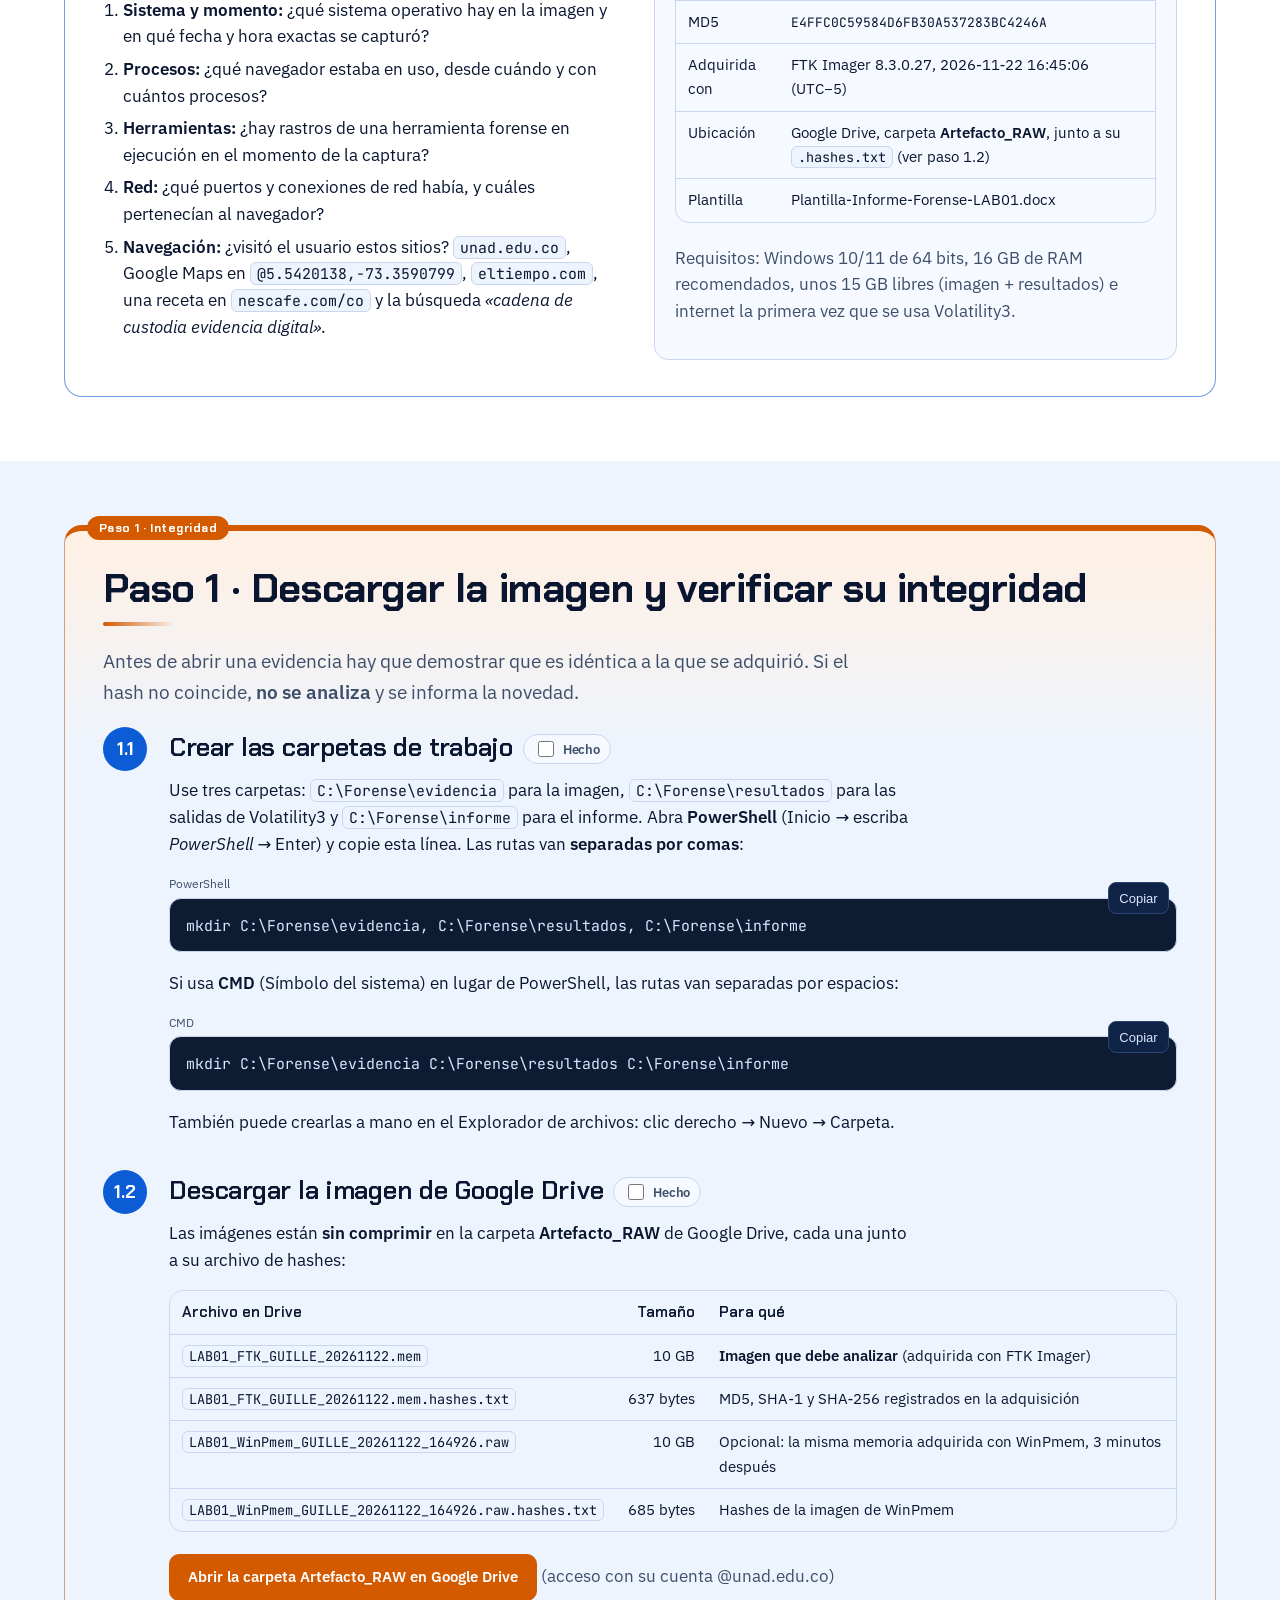
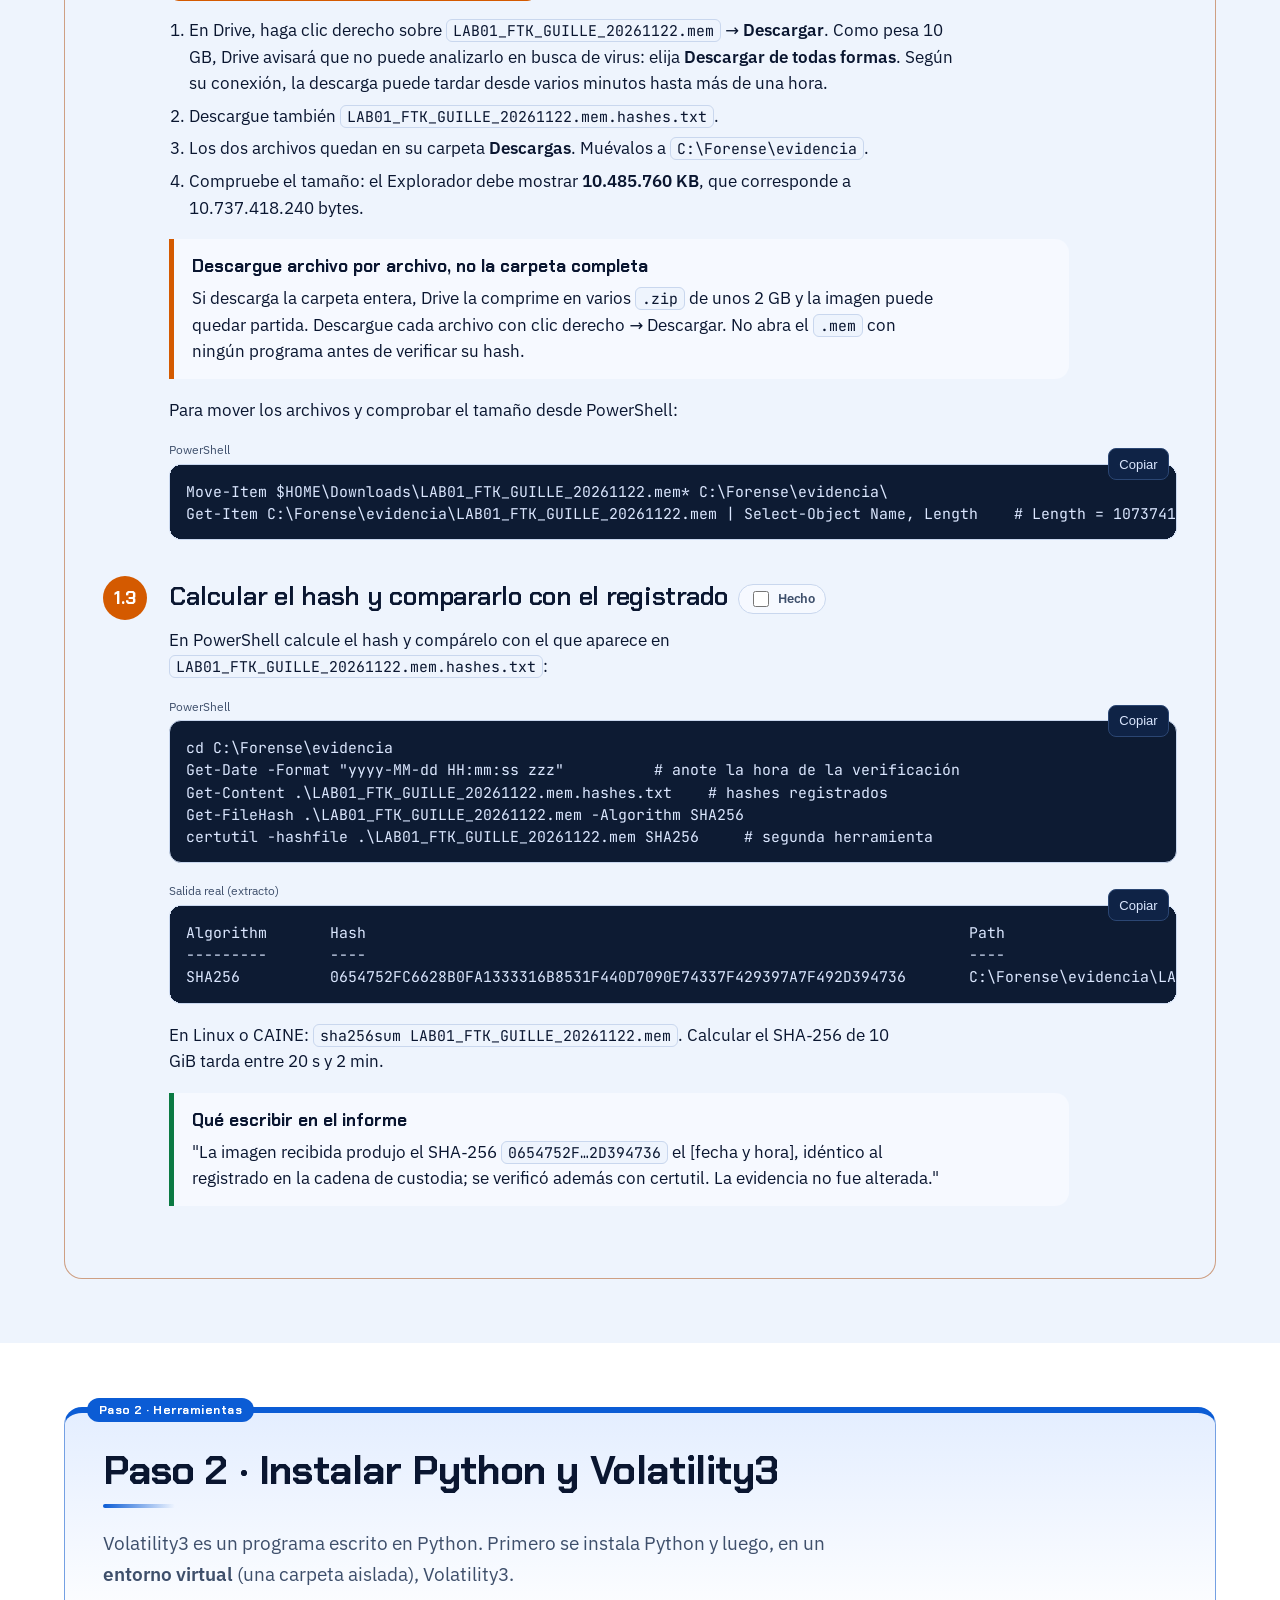
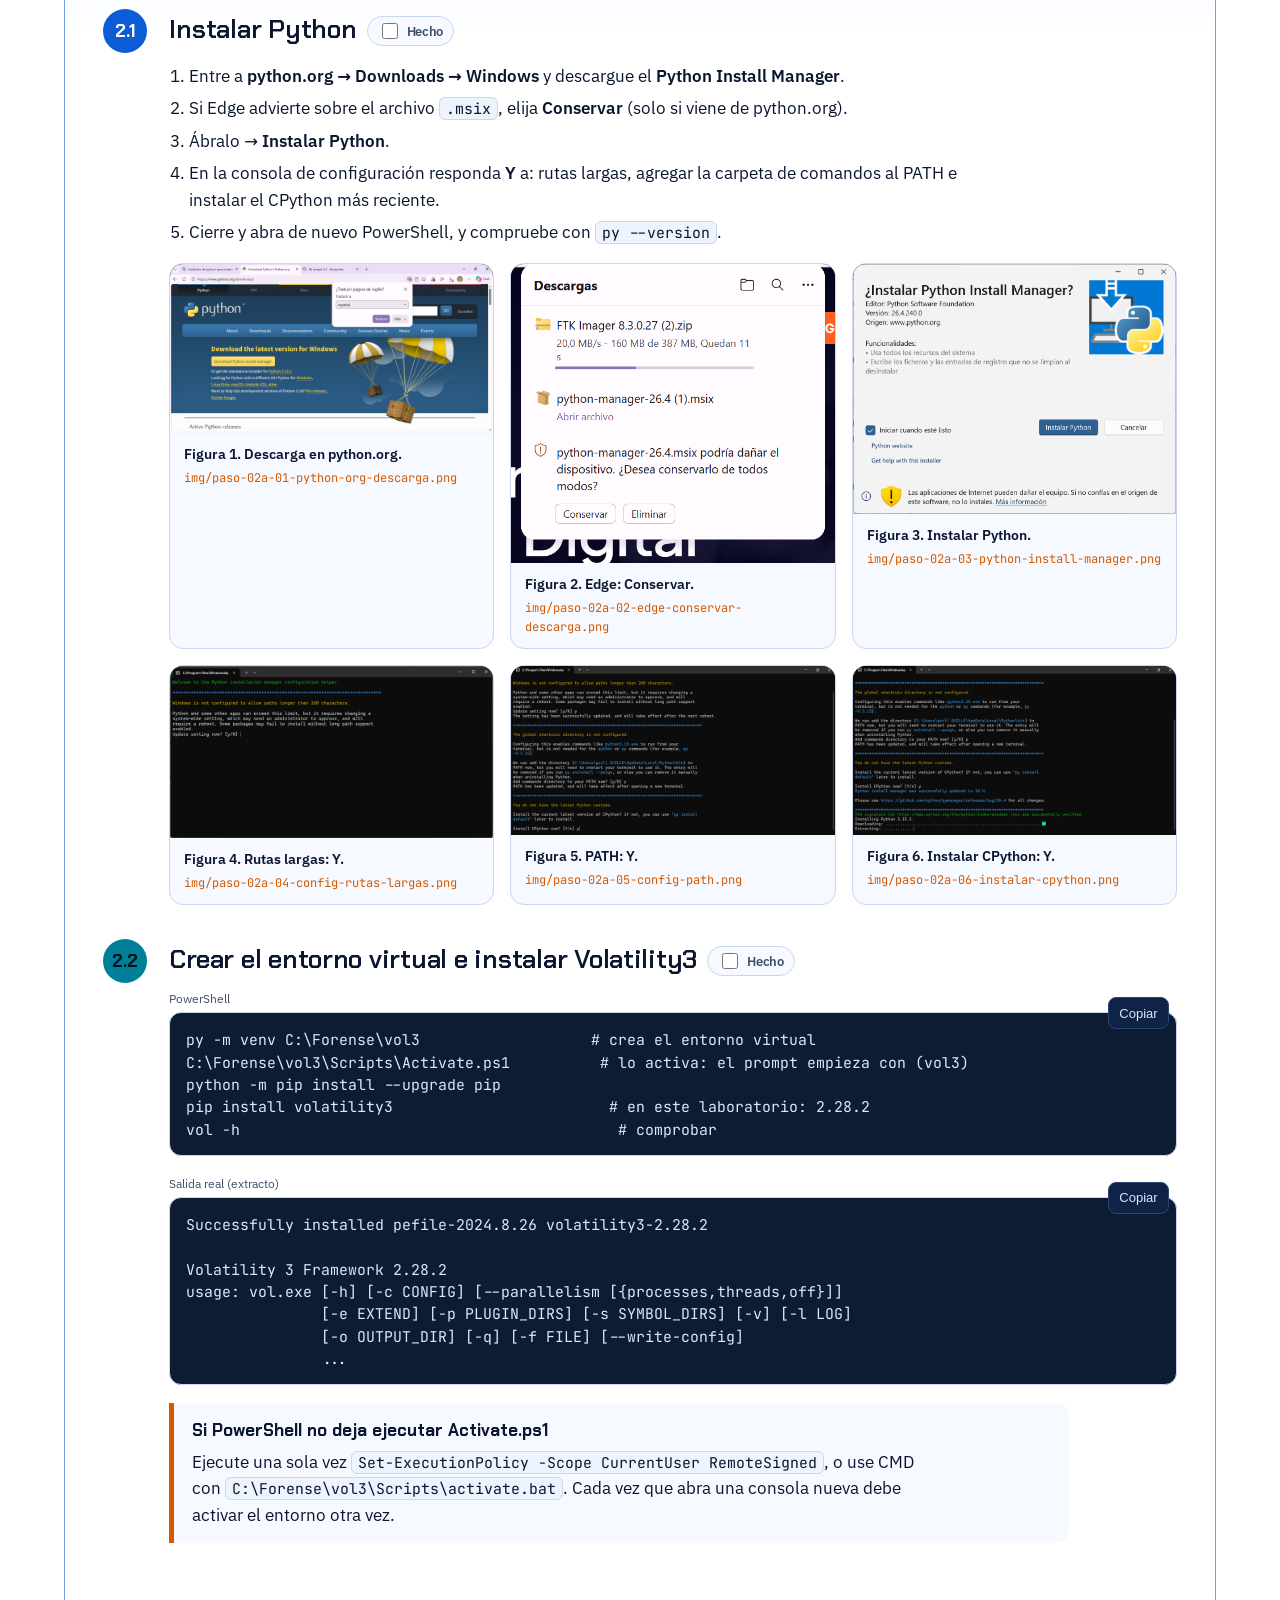
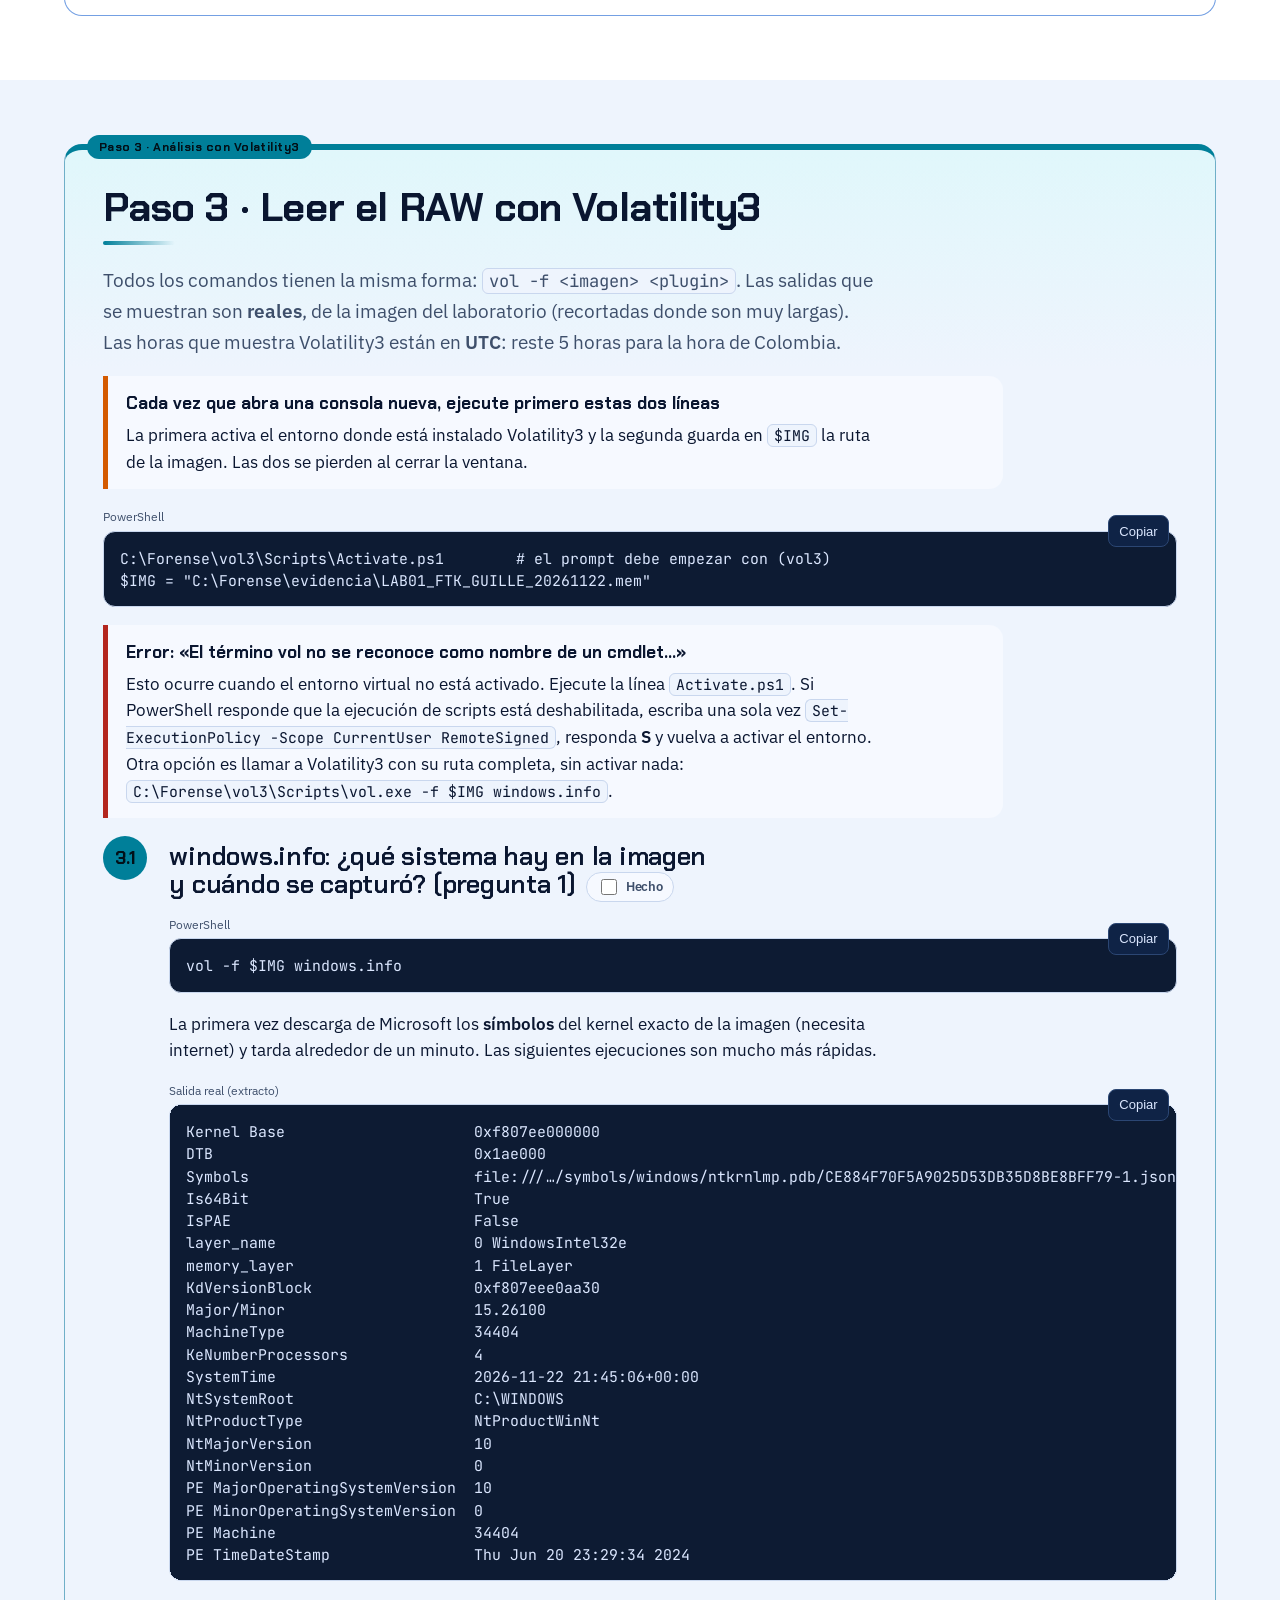
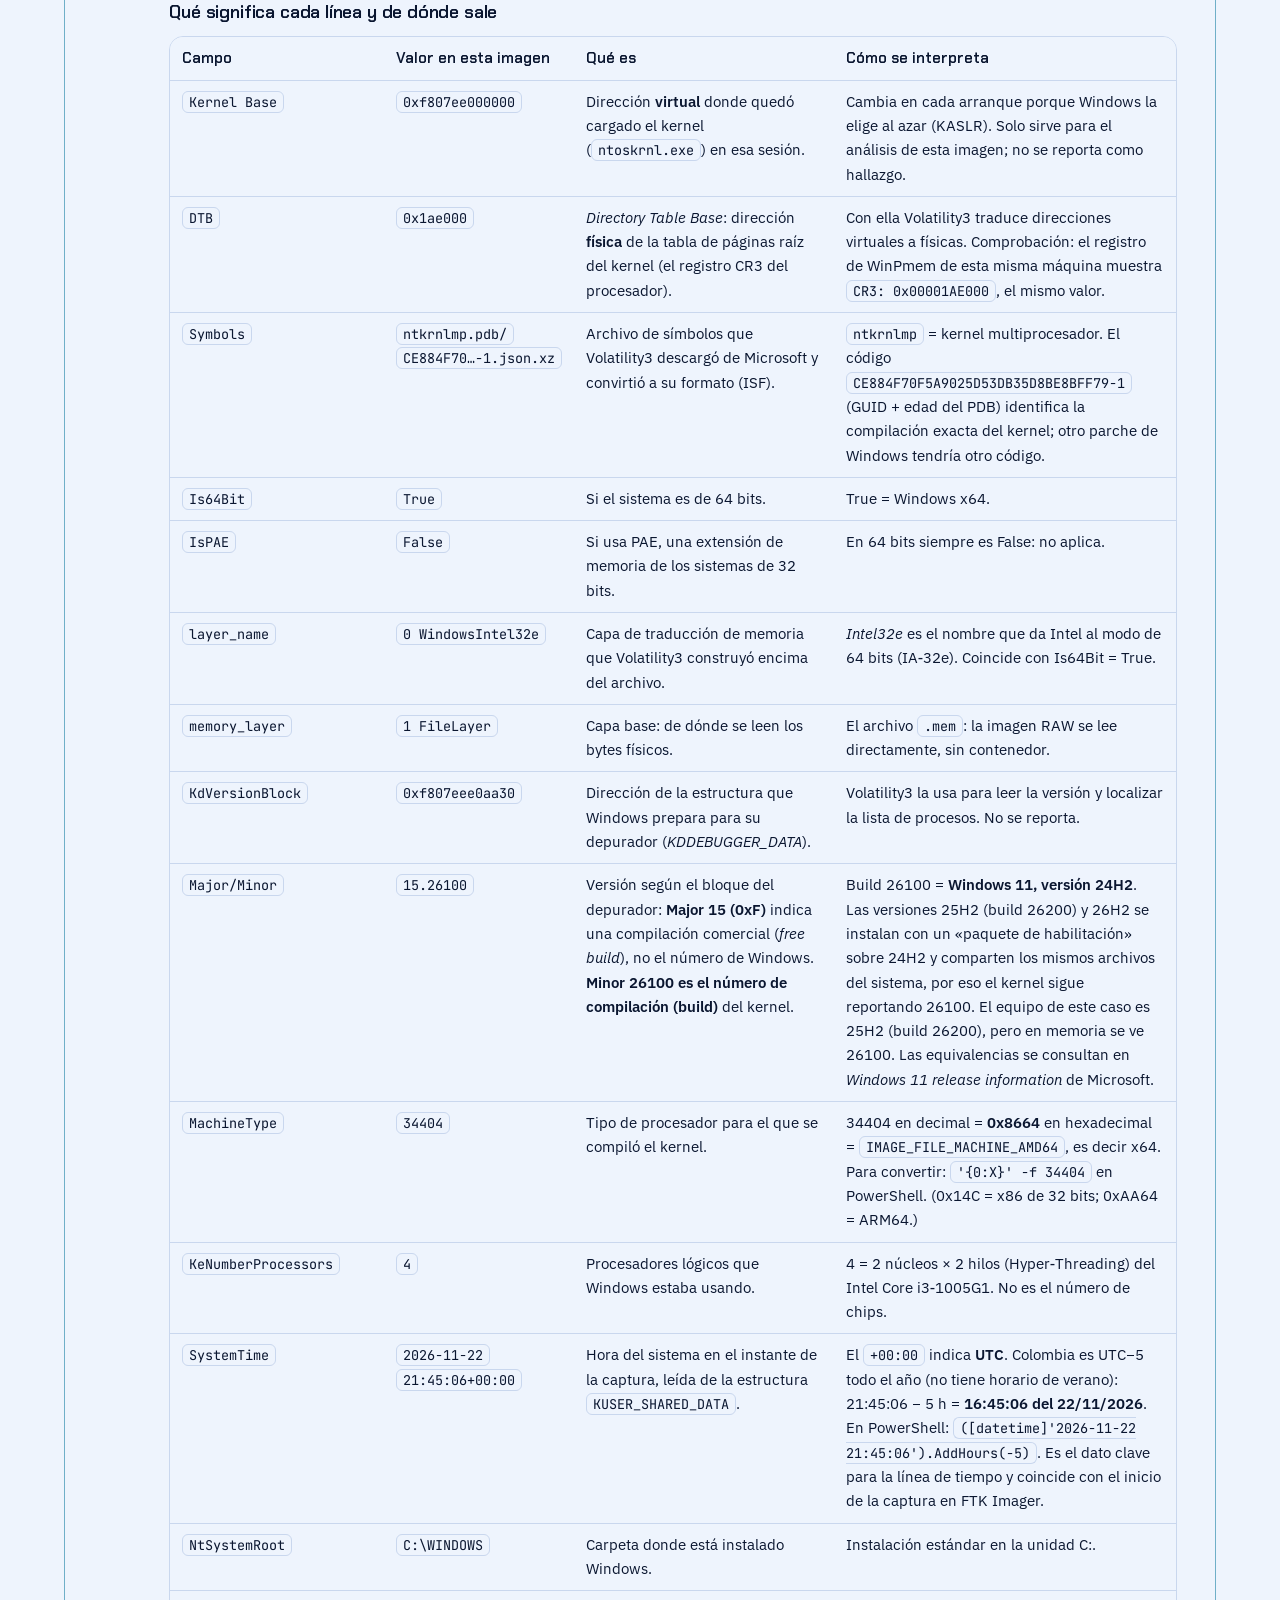
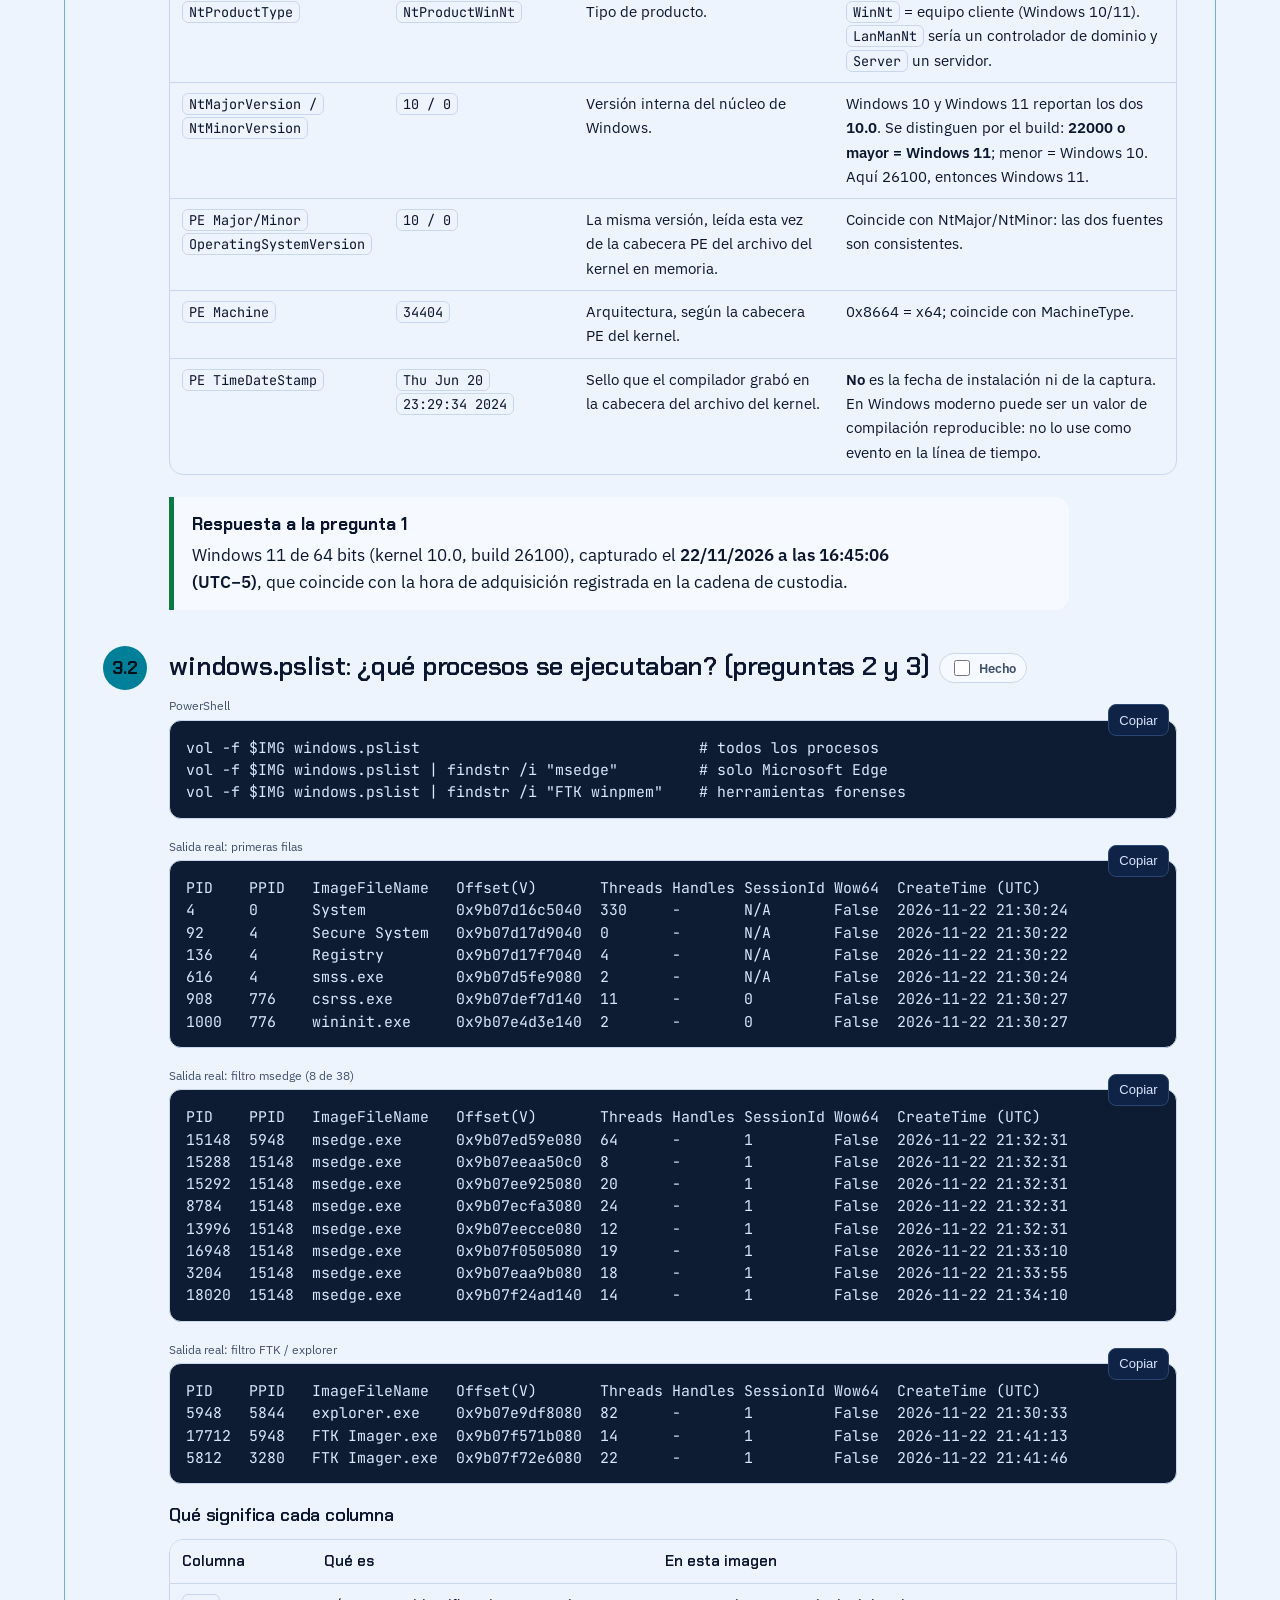
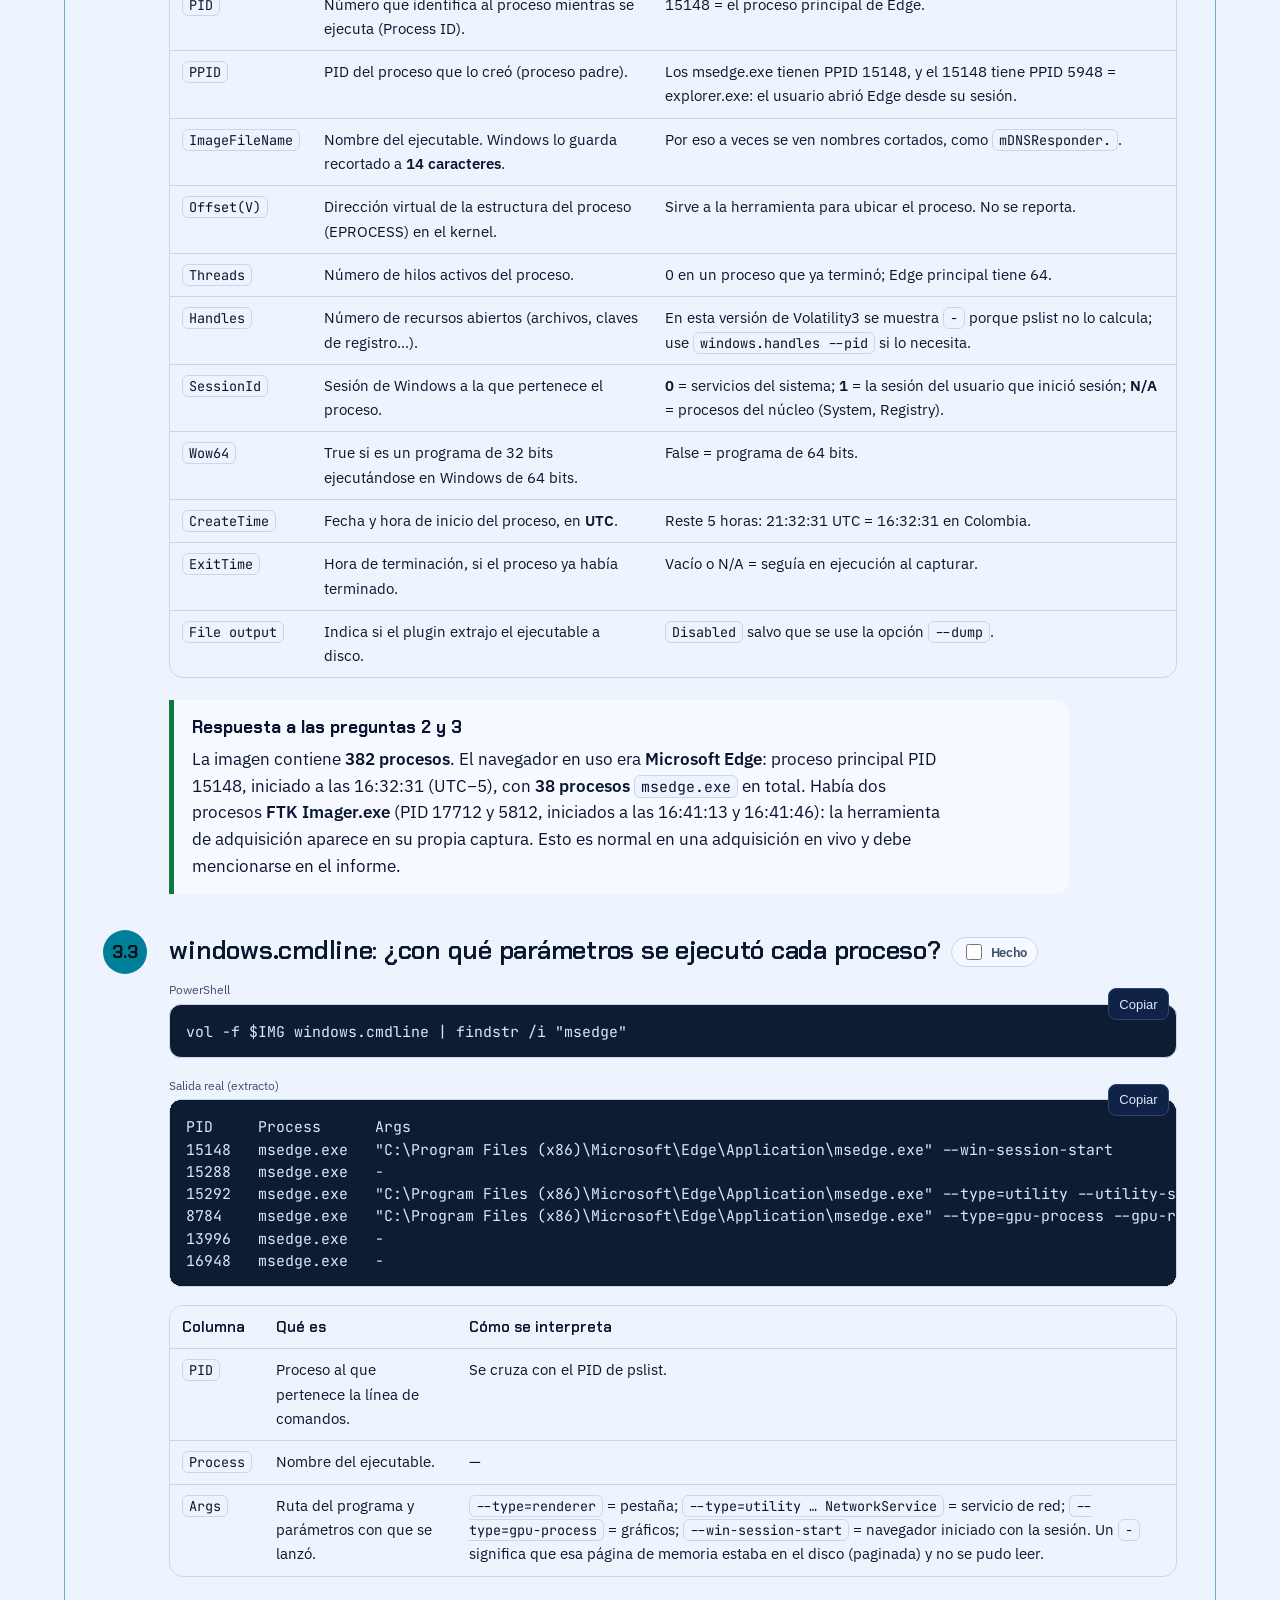
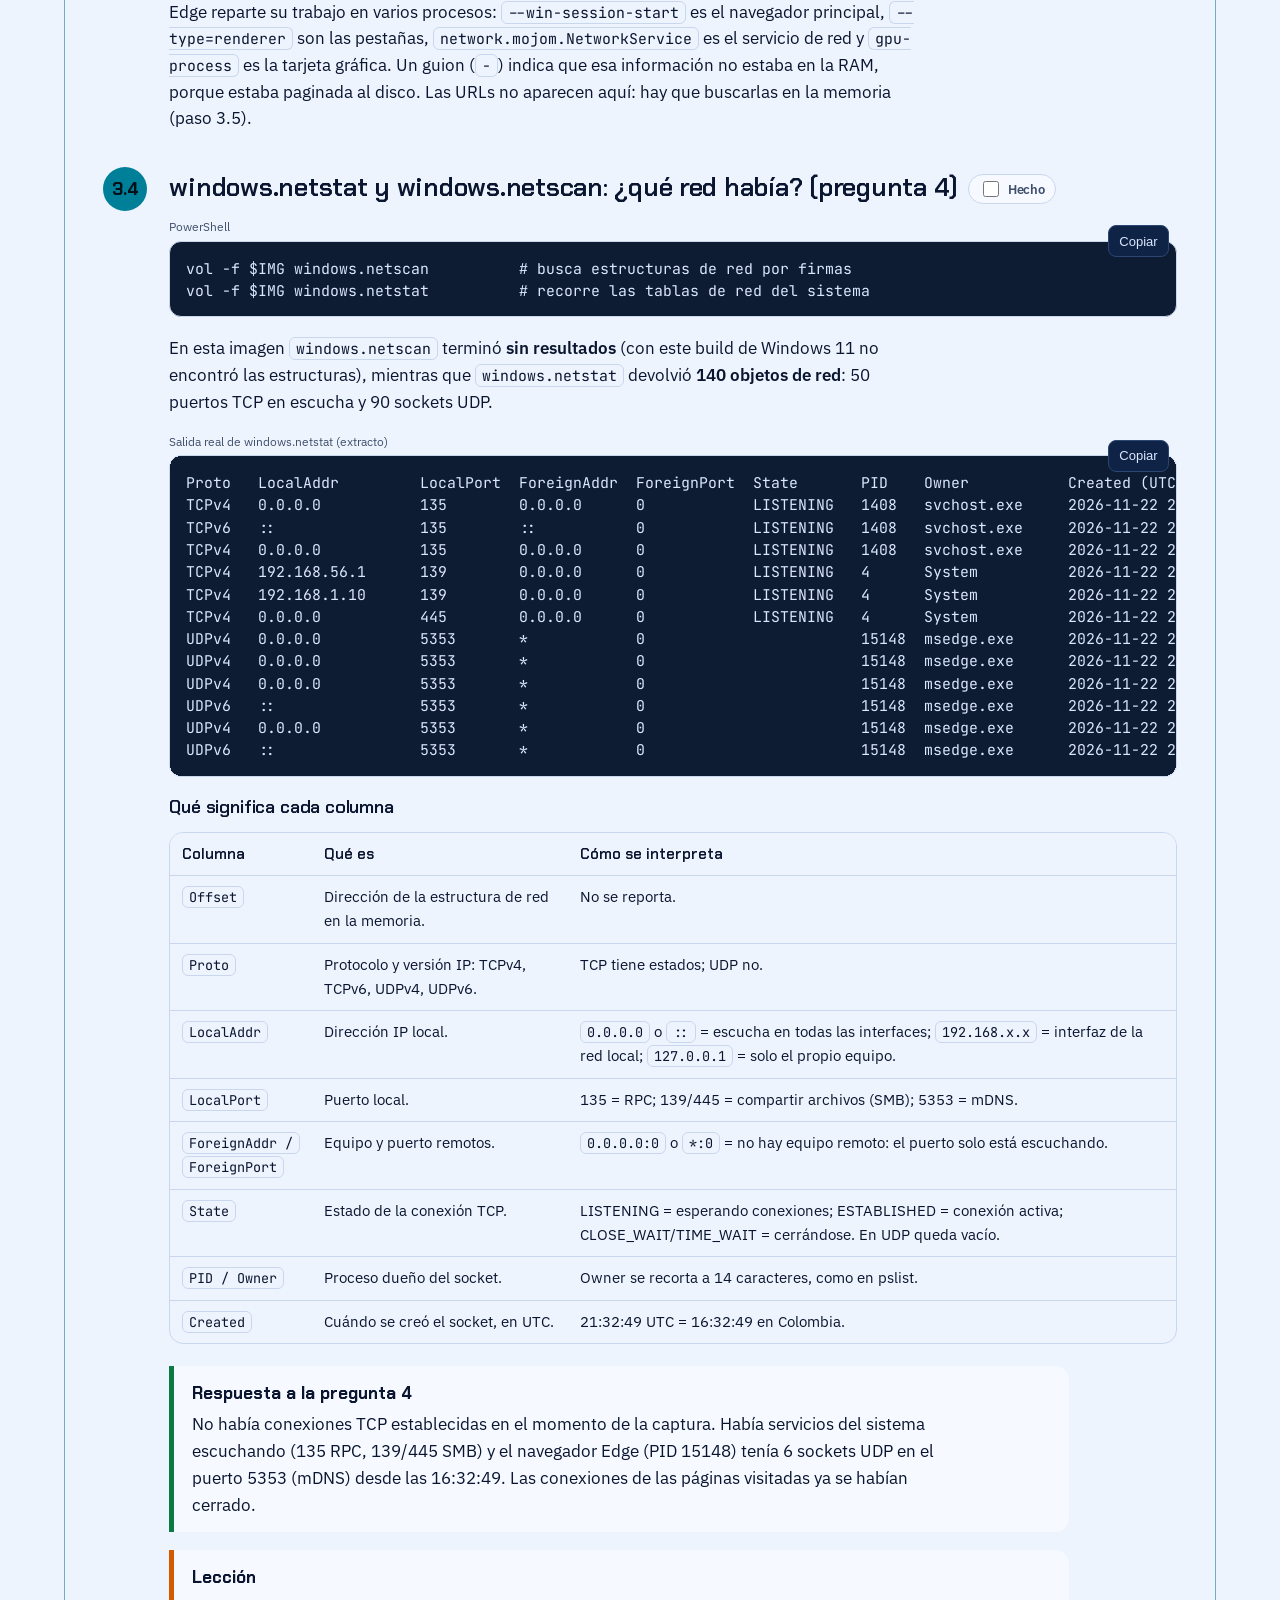
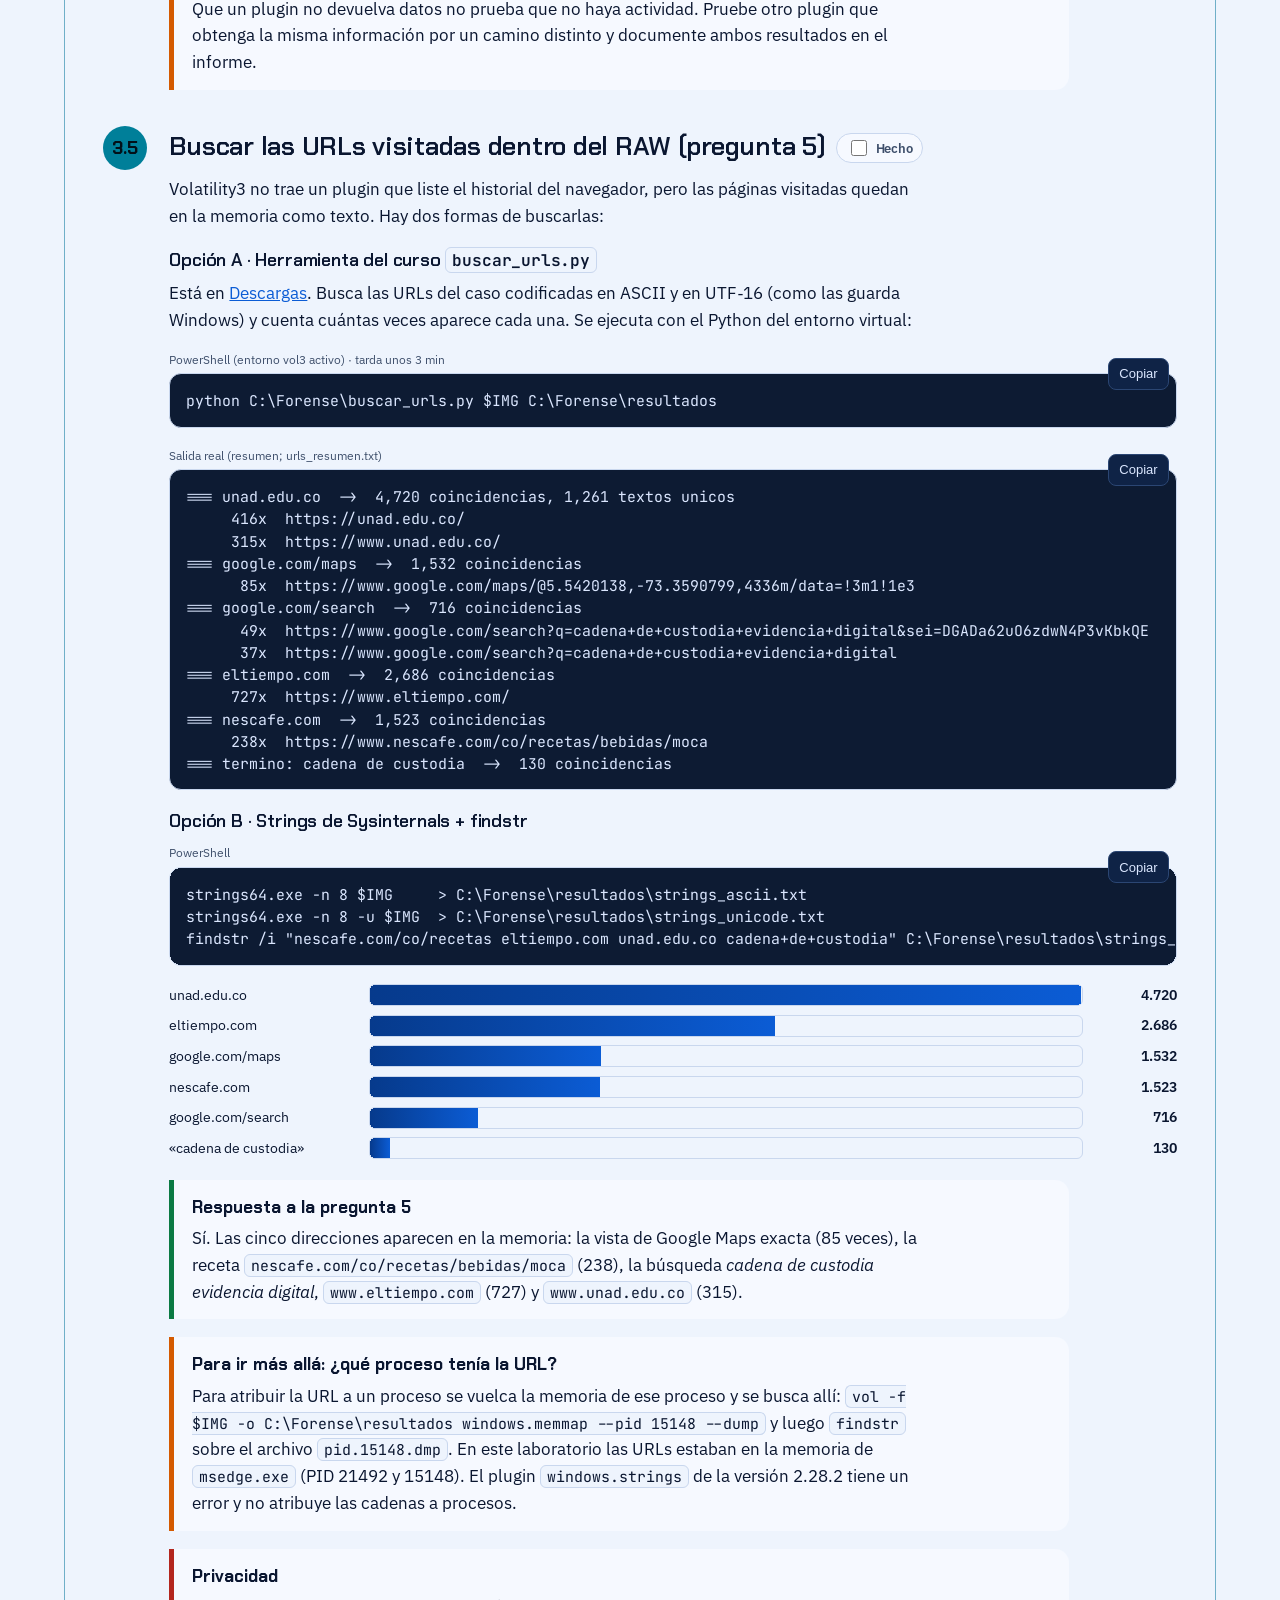
==== commit 60ccfd83: "Lab01: explicación campo por campo de cada salida de Volatility3" ====
--- a/index.html
+++ b/index.html
@@ -174,7 +174,7 @@
 PE MajorOperatingSystemVersion  10
 PE MinorOperatingSystemVersion  0
 PE Machine                      34404
-PE TimeDateStamp                Thu Jun 20 23:29:34 2024</code></pre></div><div class="scroll"><table class="stack"><thead><tr><th>Campo</th><th>Qué significa</th></tr></thead><tbody><tr><td>Is64Bit / layer_name</td><td>Windows de 64 bits (WindowsIntel32e)</td></tr><tr><td>Major/Minor 15.26100</td><td>Build 26100 = Windows 11 24H2/25H2</td></tr><tr><td>KeNumberProcessors 4</td><td>4 procesadores lógicos</td></tr><tr><td>SystemTime</td><td><b>Hora del sistema en el instante de la captura</b>: 21:45:06 UTC = 16:45:06 en Bogotá</td></tr></tbody></table></div><div class="call ok"><b>Respuesta a la pregunta 1</b><p>Windows 11 de 64 bits (kernel 10.0, build 26100), capturado el <b>22/11/2026 a las 16:45:06 (UTC−5)</b>, que coincide con la hora de adquisición registrada en la cadena de custodia.</p></div></div></div>
+PE TimeDateStamp                Thu Jun 20 23:29:34 2024</code></pre></div><h4>Qué significa cada línea y de dónde sale</h4><div class="scroll"><table class="stack"><thead><tr><th>Campo</th><th>Valor en esta imagen</th><th>Qué es</th><th>Cómo se interpreta</th></tr></thead><tbody><tr><td><code>Kernel Base</code></td><td><code>0xf807ee000000</code></td><td>Dirección <b>virtual</b> donde quedó cargado el kernel (<code>ntoskrnl.exe</code>) en esa sesión.</td><td>Cambia en cada arranque porque Windows la elige al azar (KASLR). Solo sirve para el análisis de esta imagen; no se reporta como hallazgo.</td></tr><tr><td><code>DTB</code></td><td><code>0x1ae000</code></td><td><i>Directory Table Base</i>: dirección <b>física</b> de la tabla de páginas raíz del kernel (el registro CR3 del procesador).</td><td>Con ella Volatility3 traduce direcciones virtuales a físicas. Comprobación: el registro de WinPmem de esta misma máquina muestra <code>CR3: 0x00001AE000</code>, el mismo valor.</td></tr><tr><td><code>Symbols</code></td><td><code>ntkrnlmp.pdb/</code><br><code>CE884F70…-1.json.xz</code></td><td>Archivo de símbolos que Volatility3 descargó de Microsoft y convirtió a su formato (ISF).</td><td><code>ntkrnlmp</code> = kernel multiprocesador. El código <code>CE884F70F5A9025D53DB35D8BE8BFF79-1</code> (GUID + edad del PDB) identifica la compilación exacta del kernel; otro parche de Windows tendría otro código.</td></tr><tr><td><code>Is64Bit</code></td><td><code>True</code></td><td>Si el sistema es de 64 bits.</td><td>True = Windows x64.</td></tr><tr><td><code>IsPAE</code></td><td><code>False</code></td><td>Si usa PAE, una extensión de memoria de los sistemas de 32 bits.</td><td>En 64 bits siempre es False: no aplica.</td></tr><tr><td><code>layer_name</code></td><td><code>0 WindowsIntel32e</code></td><td>Capa de traducción de memoria que Volatility3 construyó encima del archivo.</td><td><i>Intel32e</i> es el nombre que da Intel al modo de 64 bits (IA‑32e). Coincide con Is64Bit = True.</td></tr><tr><td><code>memory_layer</code></td><td><code>1 FileLayer</code></td><td>Capa base: de dónde se leen los bytes físicos.</td><td>El archivo <code>.mem</code>: la imagen RAW se lee directamente, sin contenedor.</td></tr><tr><td><code>KdVersionBlock</code></td><td><code>0xf807eee0aa30</code></td><td>Dirección de la estructura que Windows prepara para su depurador (<i>KDDEBUGGER_DATA</i>).</td><td>Volatility3 la usa para leer la versión y localizar la lista de procesos. No se reporta.</td></tr><tr><td><code>Major/Minor</code></td><td><code>15.26100</code></td><td>Versión según el bloque del depurador: <b>Major 15 (0xF)</b> indica una compilación comercial (<i>free build</i>), no el número de Windows. <b>Minor 26100 es el número de compilación (build)</b> del kernel.</td><td>Build 26100 = <b>Windows 11, versión 24H2</b>. Las versiones 25H2 (build 26200) y 26H2 se instalan con un «paquete de habilitación» sobre 24H2 y comparten los mismos archivos del sistema, por eso el kernel sigue reportando 26100. El equipo de este caso es 25H2 (build 26200), pero en memoria se ve 26100. Las equivalencias se consultan en <i>Windows 11 release information</i> de Microsoft.</td></tr><tr><td><code>MachineType</code></td><td><code>34404</code></td><td>Tipo de procesador para el que se compiló el kernel.</td><td>34404 en decimal = <b>0x8664</b> en hexadecimal = <code>IMAGE_FILE_MACHINE_AMD64</code>, es decir x64. Para convertir: <code>'{0:X}' -f 34404</code> en PowerShell. (0x14C = x86 de 32 bits; 0xAA64 = ARM64.)</td></tr><tr><td><code>KeNumberProcessors</code></td><td><code>4</code></td><td>Procesadores lógicos que Windows estaba usando.</td><td>4 = 2 núcleos × 2 hilos (Hyper‑Threading) del Intel Core i3‑1005G1. No es el número de chips.</td></tr><tr><td><code>SystemTime</code></td><td><code>2026-11-22</code><br><code>21:45:06+00:00</code></td><td>Hora del sistema en el instante de la captura, leída de la estructura <code>KUSER_SHARED_DATA</code>.</td><td>El <code>+00:00</code> indica <b>UTC</b>. Colombia es UTC−5 todo el año (no tiene horario de verano): 21:45:06 − 5 h = <b>16:45:06 del 22/11/2026</b>. En PowerShell: <code>([datetime]'2026-11-22 21:45:06').AddHours(-5)</code>. Es el dato clave para la línea de tiempo y coincide con el inicio de la captura en FTK Imager.</td></tr><tr><td><code>NtSystemRoot</code></td><td><code>C:\WINDOWS</code></td><td>Carpeta donde está instalado Windows.</td><td>Instalación estándar en la unidad C:.</td></tr><tr><td><code>NtProductType</code></td><td><code>NtProductWinNt</code></td><td>Tipo de producto.</td><td><code>WinNt</code> = equipo cliente (Windows 10/11). <code>LanManNt</code> sería un controlador de dominio y <code>Server</code> un servidor.</td></tr><tr><td><code>NtMajorVersion /</code><br><code>NtMinorVersion</code></td><td><code>10 / 0</code></td><td>Versión interna del núcleo de Windows.</td><td>Windows 10 y Windows 11 reportan los dos <b>10.0</b>. Se distinguen por el build: <b>22000 o mayor = Windows 11</b>; menor = Windows 10. Aquí 26100, entonces Windows 11.</td></tr><tr><td><code>PE Major/Minor</code><br><code>OperatingSystemVersion</code></td><td><code>10 / 0</code></td><td>La misma versión, leída esta vez de la cabecera PE del archivo del kernel en memoria.</td><td>Coincide con NtMajor/NtMinor: las dos fuentes son consistentes.</td></tr><tr><td><code>PE Machine</code></td><td><code>34404</code></td><td>Arquitectura, según la cabecera PE del kernel.</td><td>0x8664 = x64; coincide con MachineType.</td></tr><tr><td><code>PE TimeDateStamp</code></td><td><code>Thu Jun 20</code><br><code>23:29:34 2024</code></td><td>Sello que el compilador grabó en la cabecera del archivo del kernel.</td><td><b>No</b> es la fecha de instalación ni de la captura. En Windows moderno puede ser un valor de compilación reproducible: no lo use como evento en la línea de tiempo.</td></tr></tbody></table></div><div class="call ok"><b>Respuesta a la pregunta 1</b><p>Windows 11 de 64 bits (kernel 10.0, build 26100), capturado el <b>22/11/2026 a las 16:45:06 (UTC−5)</b>, que coincide con la hora de adquisición registrada en la cadena de custodia.</p></div></div></div>
  <div class="step c"><div class="n">3.2</div><div><h3>windows.pslist: ¿qué procesos se ejecutaban? (preguntas 2 y 3)</h3><div class="code"><span class="t">PowerShell</span><pre><code>vol -f $IMG windows.pslist                               # todos los procesos
 vol -f $IMG windows.pslist | findstr /i &quot;msedge&quot;         # solo Microsoft Edge
 vol -f $IMG windows.pslist | findstr /i &quot;FTK winpmem&quot;    # herramientas forenses</code></pre></div><div class="code"><span class="t">Salida real: primeras filas</span><pre><code>PID    PPID   ImageFileName   Offset(V)       Threads Handles SessionId Wow64  CreateTime (UTC)
@@ -194,14 +194,14 @@
 18020  15148  msedge.exe      0x9b07f24ad140  14      -       1         False  2026-11-22 21:34:10</code></pre></div><div class="code"><span class="t">Salida real: filtro FTK / explorer</span><pre><code>PID    PPID   ImageFileName   Offset(V)       Threads Handles SessionId Wow64  CreateTime (UTC)
 5948   5844   explorer.exe    0x9b07e9df8080  82      -       1         False  2026-11-22 21:30:33
 17712  5948   FTK Imager.exe  0x9b07f571b080  14      -       1         False  2026-11-22 21:41:13
-5812   3280   FTK Imager.exe  0x9b07f72e6080  22      -       1         False  2026-11-22 21:41:46</code></pre></div><div class="scroll"><table class="stack"><thead><tr><th>Columna</th><th>Cómo leerla</th></tr></thead><tbody><tr><td>PID / PPID</td><td>Identificador del proceso y de su <b>padre</b>. Todos los msedge.exe tienen PPID 15148, salvo el 15148, cuyo padre es 5948 (explorer.exe): es el navegador principal.</td></tr><tr><td>CreateTime</td><td>Cuándo se inició (UTC). 21:32:31 UTC = 16:32:31 local.</td></tr><tr><td>Threads</td><td>Hilos activos; el proceso principal de Edge tiene 64.</td></tr></tbody></table></div><div class="call ok"><b>Respuesta a las preguntas 2 y 3</b><p>La imagen contiene <b>382 procesos</b>. El navegador en uso era <b>Microsoft Edge</b>: proceso principal PID 15148, iniciado a las 16:32:31 (UTC−5), con <b>38 procesos</b> <code>msedge.exe</code> en total. Había dos procesos <b>FTK Imager.exe</b> (PID 17712 y 5812, iniciados a las 16:41:13 y 16:41:46): la herramienta de adquisición aparece en su propia captura. Esto es normal en una adquisición en vivo y debe mencionarse en el informe.</p></div></div></div>
+5812   3280   FTK Imager.exe  0x9b07f72e6080  22      -       1         False  2026-11-22 21:41:46</code></pre></div><h4>Qué significa cada columna</h4><div class="scroll"><table class="stack"><thead><tr><th>Columna</th><th>Qué es</th><th>En esta imagen</th></tr></thead><tbody><tr><td><code>PID</code></td><td>Número que identifica al proceso mientras se ejecuta (Process ID).</td><td>15148 = el proceso principal de Edge.</td></tr><tr><td><code>PPID</code></td><td>PID del proceso que lo creó (proceso padre).</td><td>Los msedge.exe tienen PPID 15148, y el 15148 tiene PPID 5948 = explorer.exe: el usuario abrió Edge desde su sesión.</td></tr><tr><td><code>ImageFileName</code></td><td>Nombre del ejecutable. Windows lo guarda recortado a <b>14 caracteres</b>.</td><td>Por eso a veces se ven nombres cortados, como <code>mDNSResponder.</code>.</td></tr><tr><td><code>Offset(V)</code></td><td>Dirección virtual de la estructura del proceso (EPROCESS) en el kernel.</td><td>Sirve a la herramienta para ubicar el proceso. No se reporta.</td></tr><tr><td><code>Threads</code></td><td>Número de hilos activos del proceso.</td><td>0 en un proceso que ya terminó; Edge principal tiene 64.</td></tr><tr><td><code>Handles</code></td><td>Número de recursos abiertos (archivos, claves de registro…).</td><td>En esta versión de Volatility3 se muestra <code>-</code> porque pslist no lo calcula; use <code>windows.handles --pid</code> si lo necesita.</td></tr><tr><td><code>SessionId</code></td><td>Sesión de Windows a la que pertenece el proceso.</td><td><b>0</b> = servicios del sistema; <b>1</b> = la sesión del usuario que inició sesión; <b>N/A</b> = procesos del núcleo (System, Registry).</td></tr><tr><td><code>Wow64</code></td><td>True si es un programa de 32 bits ejecutándose en Windows de 64 bits.</td><td>False = programa de 64 bits.</td></tr><tr><td><code>CreateTime</code></td><td>Fecha y hora de inicio del proceso, en <b>UTC</b>.</td><td>Reste 5 horas: 21:32:31 UTC = 16:32:31 en Colombia.</td></tr><tr><td><code>ExitTime</code></td><td>Hora de terminación, si el proceso ya había terminado.</td><td>Vacío o N/A = seguía en ejecución al capturar.</td></tr><tr><td><code>File output</code></td><td>Indica si el plugin extrajo el ejecutable a disco.</td><td><code>Disabled</code> salvo que se use la opción <code>--dump</code>.</td></tr></tbody></table></div><div class="call ok"><b>Respuesta a las preguntas 2 y 3</b><p>La imagen contiene <b>382 procesos</b>. El navegador en uso era <b>Microsoft Edge</b>: proceso principal PID 15148, iniciado a las 16:32:31 (UTC−5), con <b>38 procesos</b> <code>msedge.exe</code> en total. Había dos procesos <b>FTK Imager.exe</b> (PID 17712 y 5812, iniciados a las 16:41:13 y 16:41:46): la herramienta de adquisición aparece en su propia captura. Esto es normal en una adquisición en vivo y debe mencionarse en el informe.</p></div></div></div>
  <div class="step c"><div class="n">3.3</div><div><h3>windows.cmdline: ¿con qué parámetros se ejecutó cada proceso?</h3><div class="code"><span class="t">PowerShell</span><pre><code>vol -f $IMG windows.cmdline | findstr /i &quot;msedge&quot;</code></pre></div><div class="code"><span class="t">Salida real (extracto)</span><pre><code>PID     Process      Args
 15148   msedge.exe   &quot;C:\Program Files (x86)\Microsoft\Edge\Application\msedge.exe&quot; --win-session-start
 15288   msedge.exe   -
 15292   msedge.exe   &quot;C:\Program Files (x86)\Microsoft\Edge\Application\msedge.exe&quot; --type=utility --utility-sub-type=network.mojom.NetworkService --lang=es --service ...
 8784    msedge.exe   &quot;C:\Program Files (x86)\Microsoft\Edge\Application\msedge.exe&quot; --type=gpu-process --gpu-recent-crash-count=0 --gpu-preferences=WAAAAAAAAABgAACBAA ...
 13996   msedge.exe   -
-16948   msedge.exe   -</code></pre></div><p>Edge reparte su trabajo en varios procesos: <code>--win-session-start</code> es el navegador principal, <code>--type=renderer</code> son las pestañas, <code>network.mojom.NetworkService</code> es el servicio de red y <code>gpu-process</code> es la tarjeta gráfica. Un guion (<code>-</code>) indica que esa información no estaba en la RAM, porque estaba paginada al disco. Las URLs no aparecen aquí: hay que buscarlas en la memoria (paso 3.5).</p></div></div>
+16948   msedge.exe   -</code></pre></div><div class="scroll"><table class="stack"><thead><tr><th>Columna</th><th>Qué es</th><th>Cómo se interpreta</th></tr></thead><tbody><tr><td><code>PID</code></td><td>Proceso al que pertenece la línea de comandos.</td><td>Se cruza con el PID de pslist.</td></tr><tr><td><code>Process</code></td><td>Nombre del ejecutable.</td><td>—</td></tr><tr><td><code>Args</code></td><td>Ruta del programa y parámetros con que se lanzó.</td><td><code>--type=renderer</code> = pestaña; <code>--type=utility … NetworkService</code> = servicio de red; <code>--type=gpu-process</code> = gráficos; <code>--win-session-start</code> = navegador iniciado con la sesión. Un <code>-</code> significa que esa página de memoria estaba en el disco (paginada) y no se pudo leer.</td></tr></tbody></table></div><p>Edge reparte su trabajo en varios procesos: <code>--win-session-start</code> es el navegador principal, <code>--type=renderer</code> son las pestañas, <code>network.mojom.NetworkService</code> es el servicio de red y <code>gpu-process</code> es la tarjeta gráfica. Un guion (<code>-</code>) indica que esa información no estaba en la RAM, porque estaba paginada al disco. Las URLs no aparecen aquí: hay que buscarlas en la memoria (paso 3.5).</p></div></div>
  <div class="step c"><div class="n">3.4</div><div><h3>windows.netstat y windows.netscan: ¿qué red había? (pregunta 4)</h3><div class="code"><span class="t">PowerShell</span><pre><code>vol -f $IMG windows.netscan          # busca estructuras de red por firmas
 vol -f $IMG windows.netstat          # recorre las tablas de red del sistema</code></pre></div><p>En esta imagen <code>windows.netscan</code> terminó <b>sin resultados</b> (con este build de Windows 11 no encontró las estructuras), mientras que <code>windows.netstat</code> devolvió <b>140 objetos de red</b>: 50 puertos TCP en escucha y 90 sockets UDP.</p><div class="code"><span class="t">Salida real de windows.netstat (extracto)</span><pre><code>Proto   LocalAddr         LocalPort  ForeignAddr  ForeignPort  State       PID    Owner           Created (UTC)
 TCPv4   0.0.0.0           135        0.0.0.0      0            LISTENING   1408   svchost.exe     2026-11-22 21:30:28
@@ -215,7 +215,7 @@
 UDPv4   0.0.0.0           5353       *            0                        15148  msedge.exe      2026-11-22 21:32:49
 UDPv6   ::                5353       *            0                        15148  msedge.exe      2026-11-22 21:32:49
 UDPv4   0.0.0.0           5353       *            0                        15148  msedge.exe      2026-11-22 21:32:49
-UDPv6   ::                5353       *            0                        15148  msedge.exe      2026-11-22 21:32:49</code></pre></div><div class="call ok"><b>Respuesta a la pregunta 4</b><p>No había conexiones TCP establecidas en el momento de la captura. Había servicios del sistema escuchando (135 RPC, 139/445 SMB) y el navegador Edge (PID 15148) tenía 6 sockets UDP en el puerto 5353 (mDNS) desde las 16:32:49. Las conexiones de las páginas visitadas ya se habían cerrado.</p></div><div class="call warn"><b>Lección</b><p>Que un plugin no devuelva datos no prueba que no haya actividad. Pruebe otro plugin que obtenga la misma información por un camino distinto y documente ambos resultados en el informe.</p></div></div></div>
+UDPv6   ::                5353       *            0                        15148  msedge.exe      2026-11-22 21:32:49</code></pre></div><h4>Qué significa cada columna</h4><div class="scroll"><table class="stack"><thead><tr><th>Columna</th><th>Qué es</th><th>Cómo se interpreta</th></tr></thead><tbody><tr><td><code>Offset</code></td><td>Dirección de la estructura de red en la memoria.</td><td>No se reporta.</td></tr><tr><td><code>Proto</code></td><td>Protocolo y versión IP: TCPv4, TCPv6, UDPv4, UDPv6.</td><td>TCP tiene estados; UDP no.</td></tr><tr><td><code>LocalAddr</code></td><td>Dirección IP local.</td><td><code>0.0.0.0</code> o <code>::</code> = escucha en todas las interfaces; <code>192.168.x.x</code> = interfaz de la red local; <code>127.0.0.1</code> = solo el propio equipo.</td></tr><tr><td><code>LocalPort</code></td><td>Puerto local.</td><td>135 = RPC; 139/445 = compartir archivos (SMB); 5353 = mDNS.</td></tr><tr><td><code>ForeignAddr /</code><br><code>ForeignPort</code></td><td>Equipo y puerto remotos.</td><td><code>0.0.0.0:0</code> o <code>*:0</code> = no hay equipo remoto: el puerto solo está escuchando.</td></tr><tr><td><code>State</code></td><td>Estado de la conexión TCP.</td><td>LISTENING = esperando conexiones; ESTABLISHED = conexión activa; CLOSE_WAIT/TIME_WAIT = cerrándose. En UDP queda vacío.</td></tr><tr><td><code>PID / Owner</code></td><td>Proceso dueño del socket.</td><td>Owner se recorta a 14 caracteres, como en pslist.</td></tr><tr><td><code>Created</code></td><td>Cuándo se creó el socket, en UTC.</td><td>21:32:49 UTC = 16:32:49 en Colombia.</td></tr></tbody></table></div><div class="call ok"><b>Respuesta a la pregunta 4</b><p>No había conexiones TCP establecidas en el momento de la captura. Había servicios del sistema escuchando (135 RPC, 139/445 SMB) y el navegador Edge (PID 15148) tenía 6 sockets UDP en el puerto 5353 (mDNS) desde las 16:32:49. Las conexiones de las páginas visitadas ya se habían cerrado.</p></div><div class="call warn"><b>Lección</b><p>Que un plugin no devuelva datos no prueba que no haya actividad. Pruebe otro plugin que obtenga la misma información por un camino distinto y documente ambos resultados en el informe.</p></div></div></div>
  <div class="step c"><div class="n">3.5</div><div><h3>Buscar las URLs visitadas dentro del RAW (pregunta 5)</h3><p>Volatility3 no trae un plugin que liste el historial del navegador, pero las páginas visitadas quedan en la memoria como texto. Hay dos formas de buscarlas:</p><h4>Opción A · Herramienta del curso <code>buscar_urls.py</code></h4><p>Está en <a href="#descargas">Descargas</a>. Busca las URLs del caso codificadas en ASCII y en UTF‑16 (como las guarda Windows) y cuenta cuántas veces aparece cada una. Se ejecuta con el Python del entorno virtual:</p><div class="code"><span class="t">PowerShell (entorno vol3 activo) · tarda unos 3 min</span><pre><code>python C:\Forense\buscar_urls.py $IMG C:\Forense\resultados</code></pre></div><div class="code"><span class="t">Salida real (resumen; urls_resumen.txt)</span><pre><code>=== unad.edu.co  -&gt;  4,720 coincidencias, 1,261 textos unicos
      416x  https://unad.edu.co/
      315x  https://www.unad.edu.co/
--- a/css/estilos.css
+++ b/css/estilos.css
@@ -363,3 +363,9 @@
   .gb b{display:none}
   .gcard{break-inside:avoid;border:1px solid #c9d7ee;border-radius:8px}
 }
+/* tablas explicativas: la primera columna no se parte */
+.scroll td:first-child code{white-space:nowrap;overflow-wrap:normal}
+.scroll td code{word-break:normal}
+@media(max-width:600px){.scroll td:first-child code{white-space:normal}}
+.scroll td:nth-child(2) code{white-space:nowrap}
+@media(max-width:600px){.scroll td:nth-child(2) code{white-space:normal}}
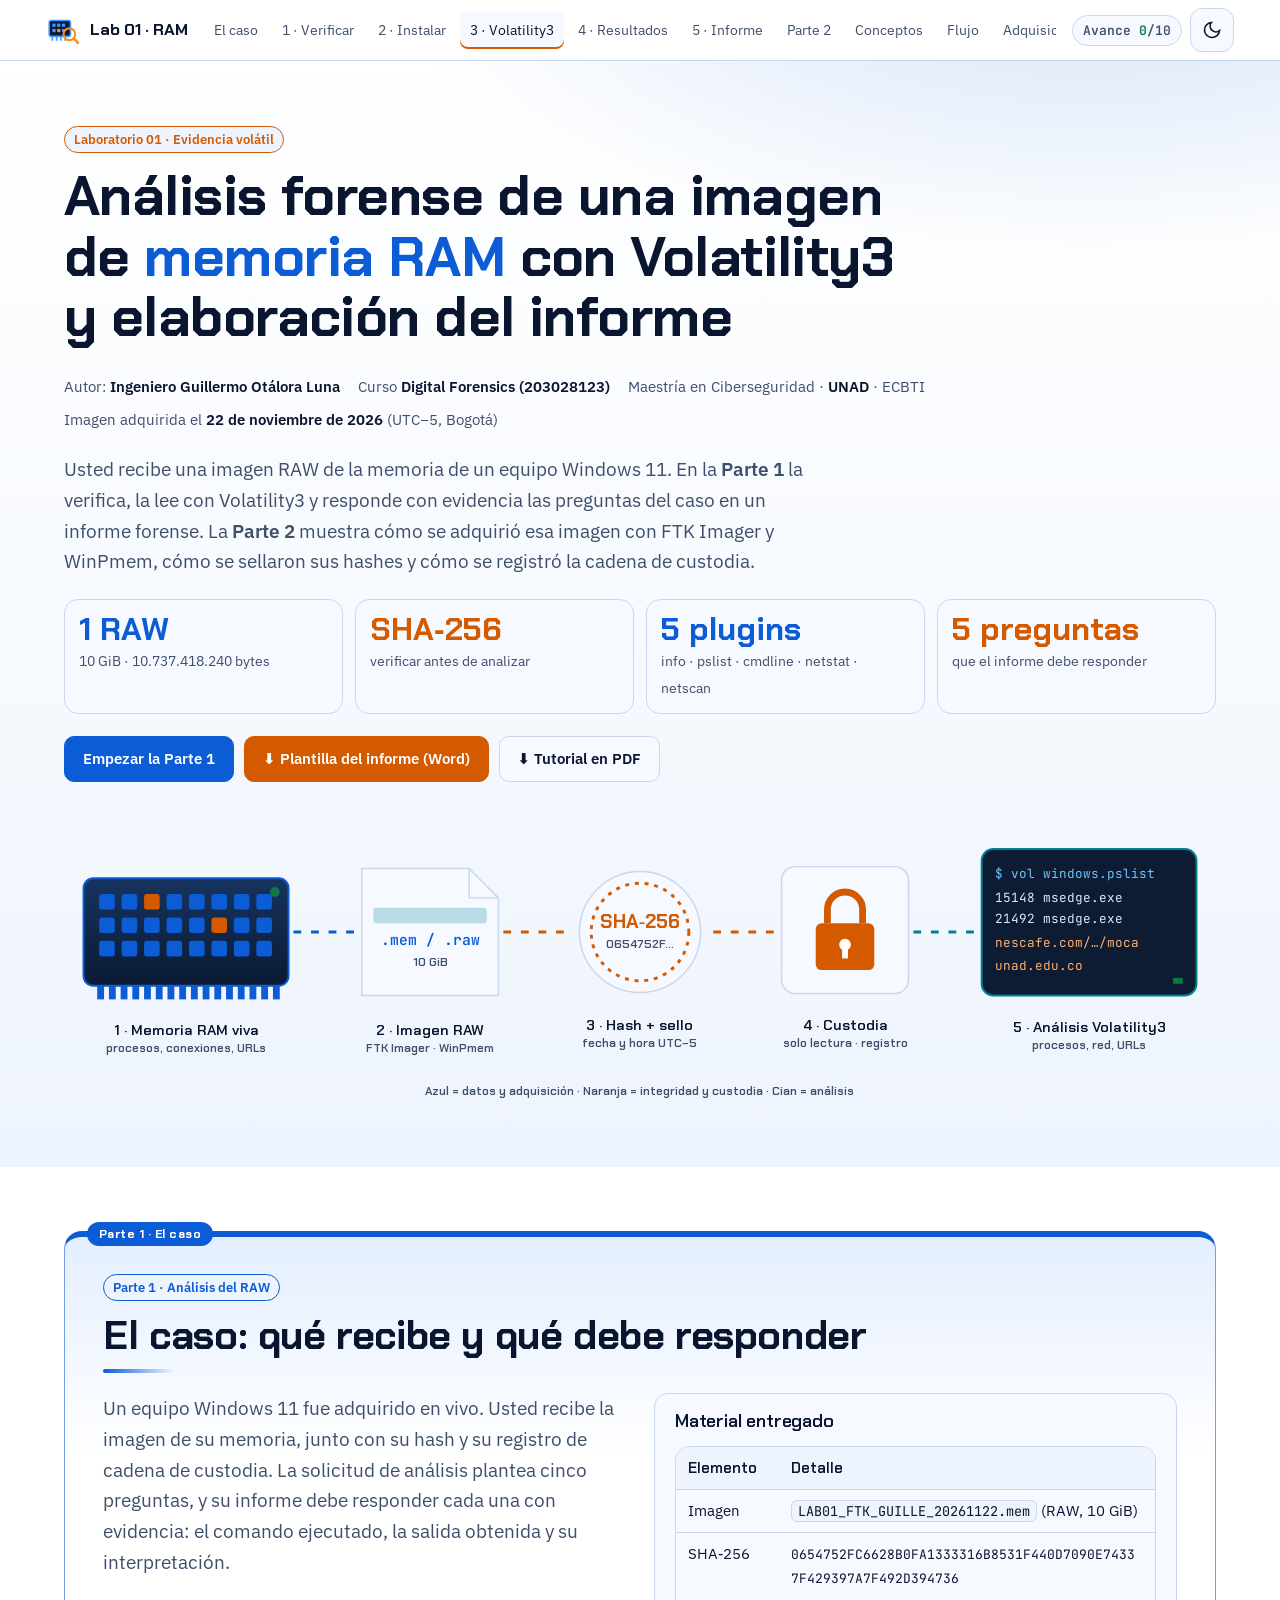
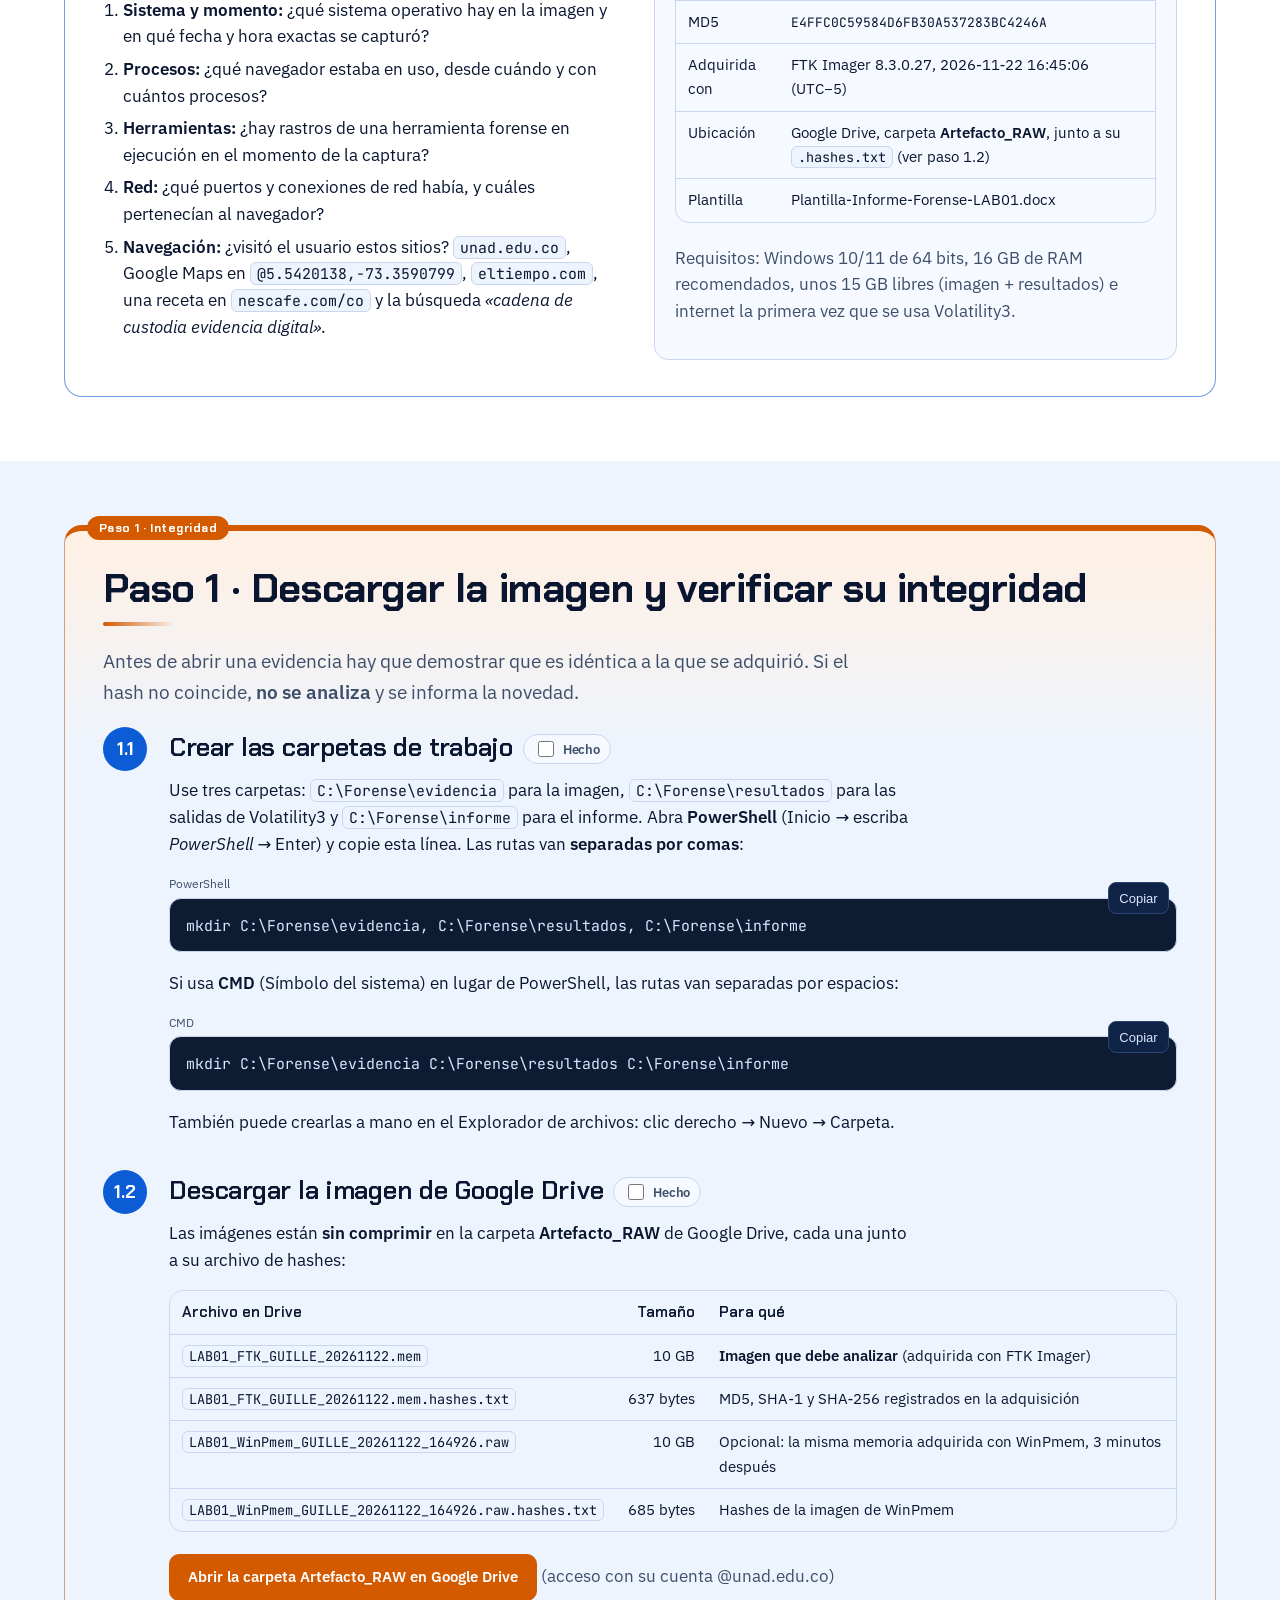
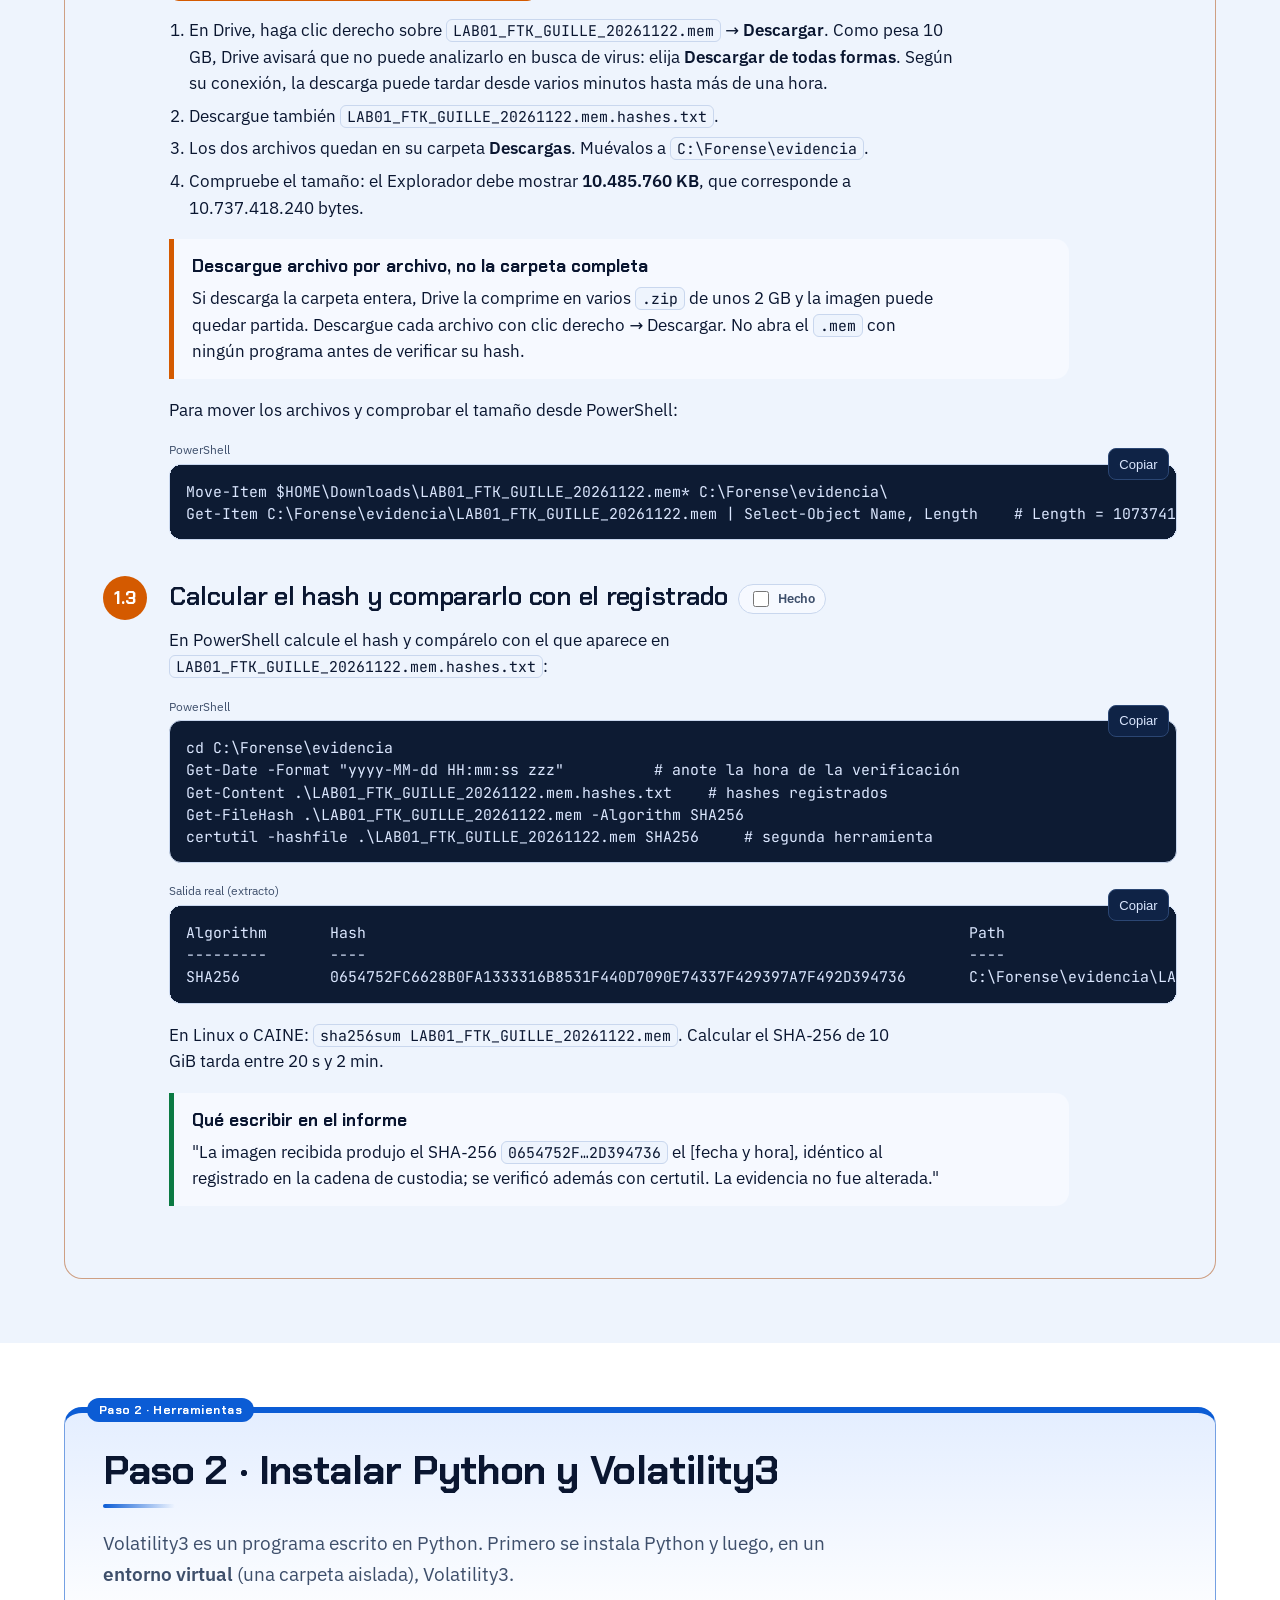
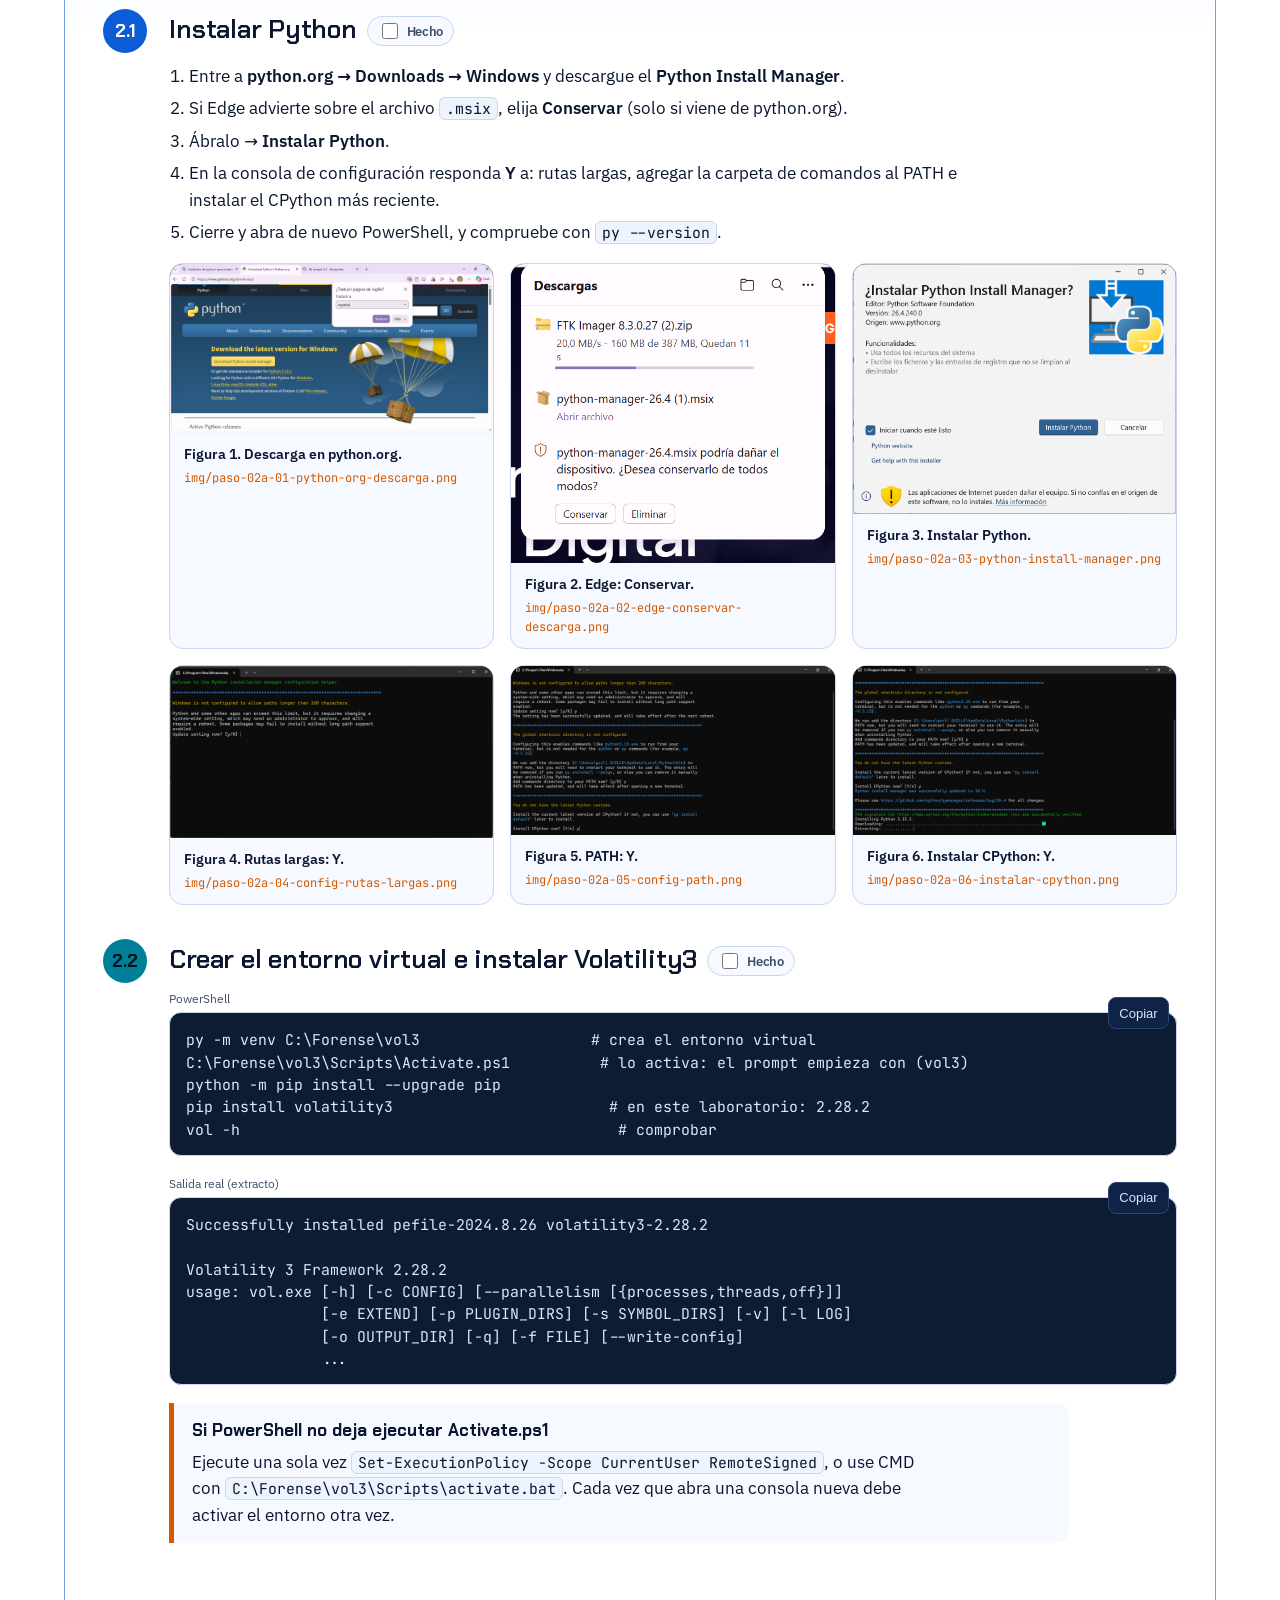
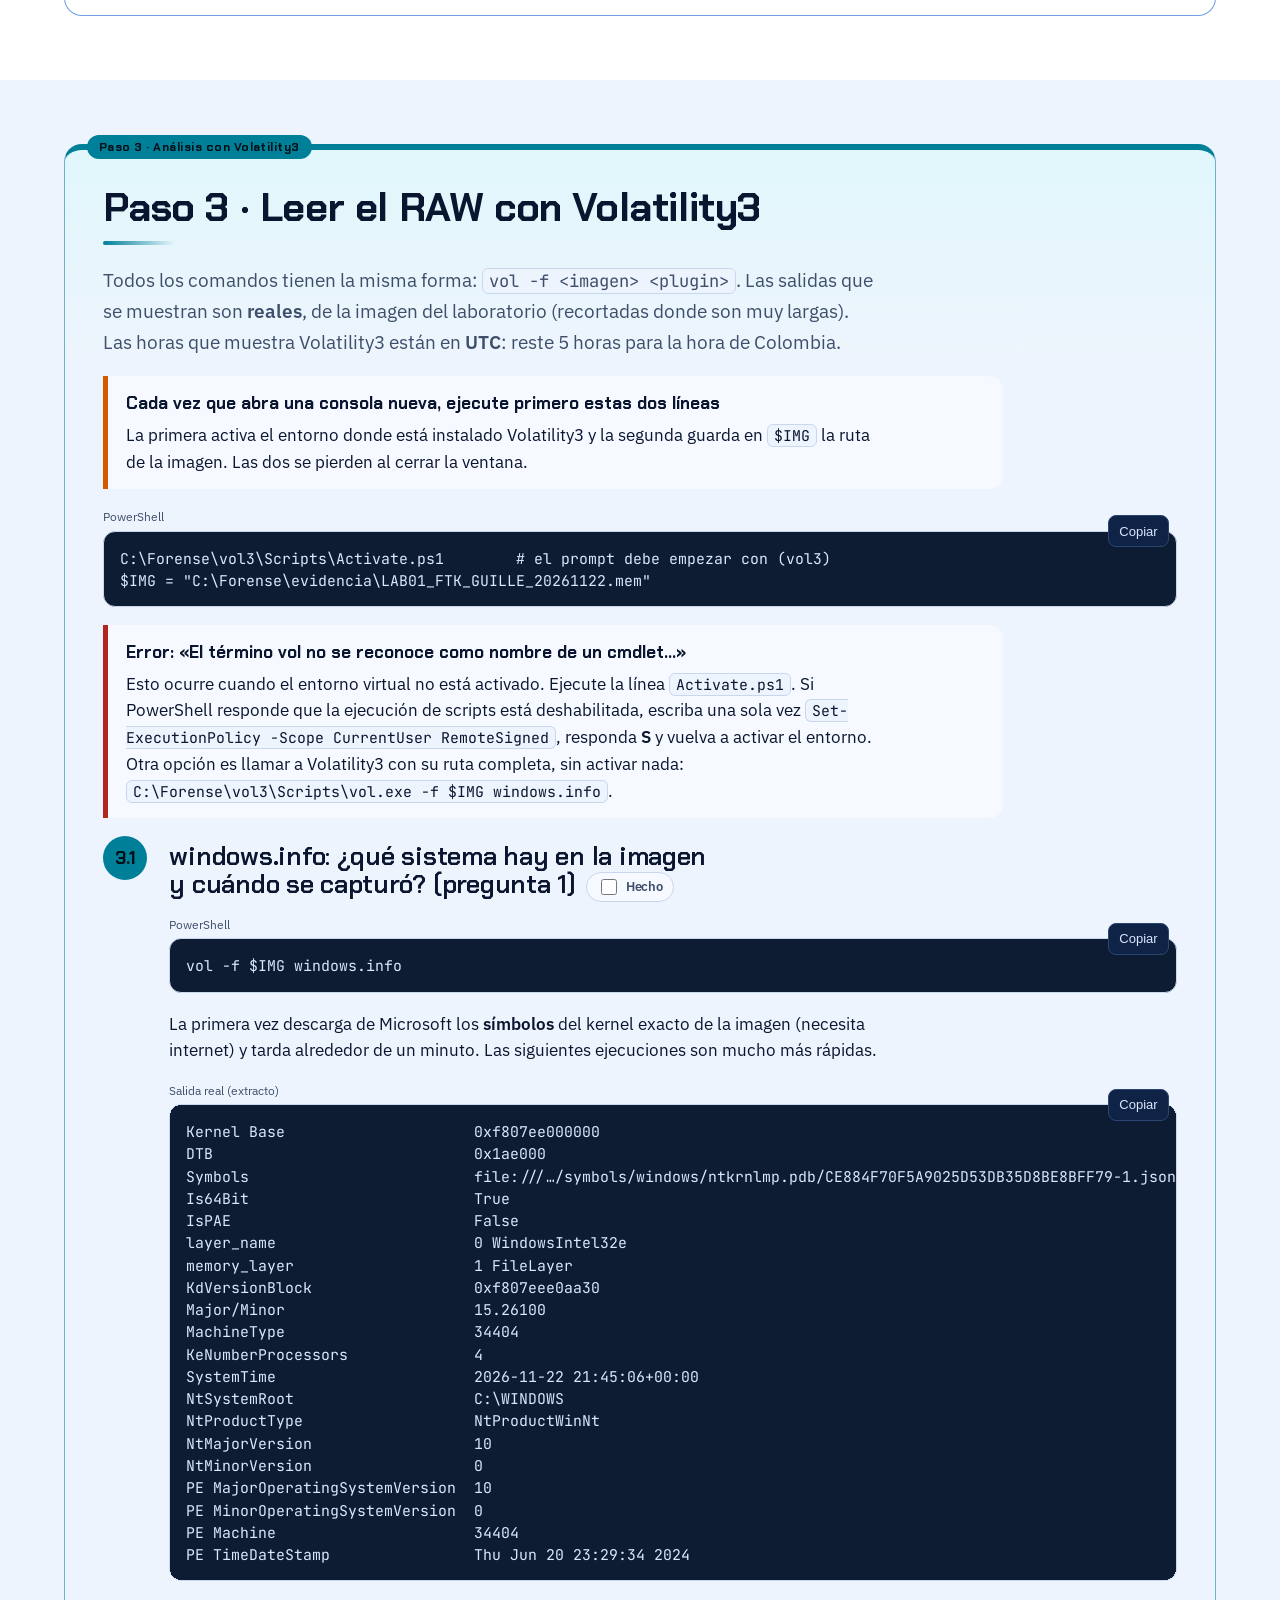
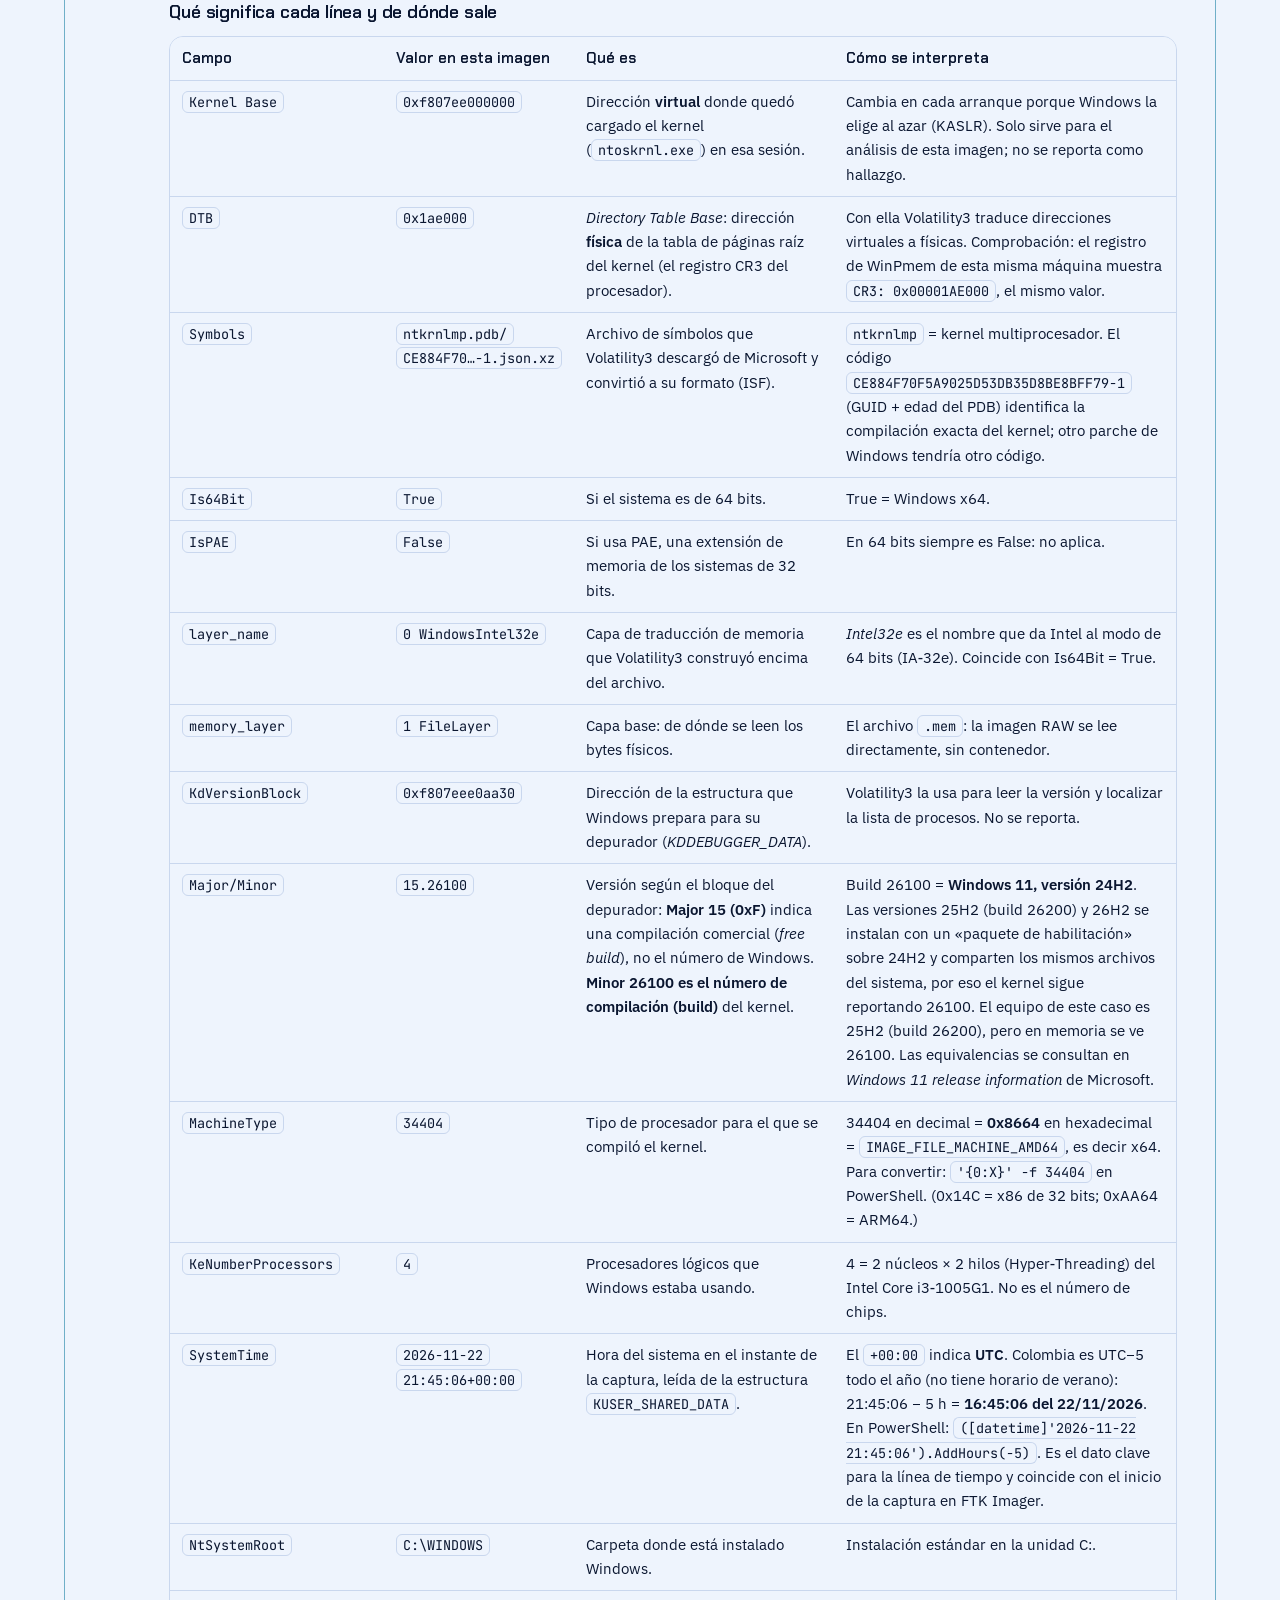
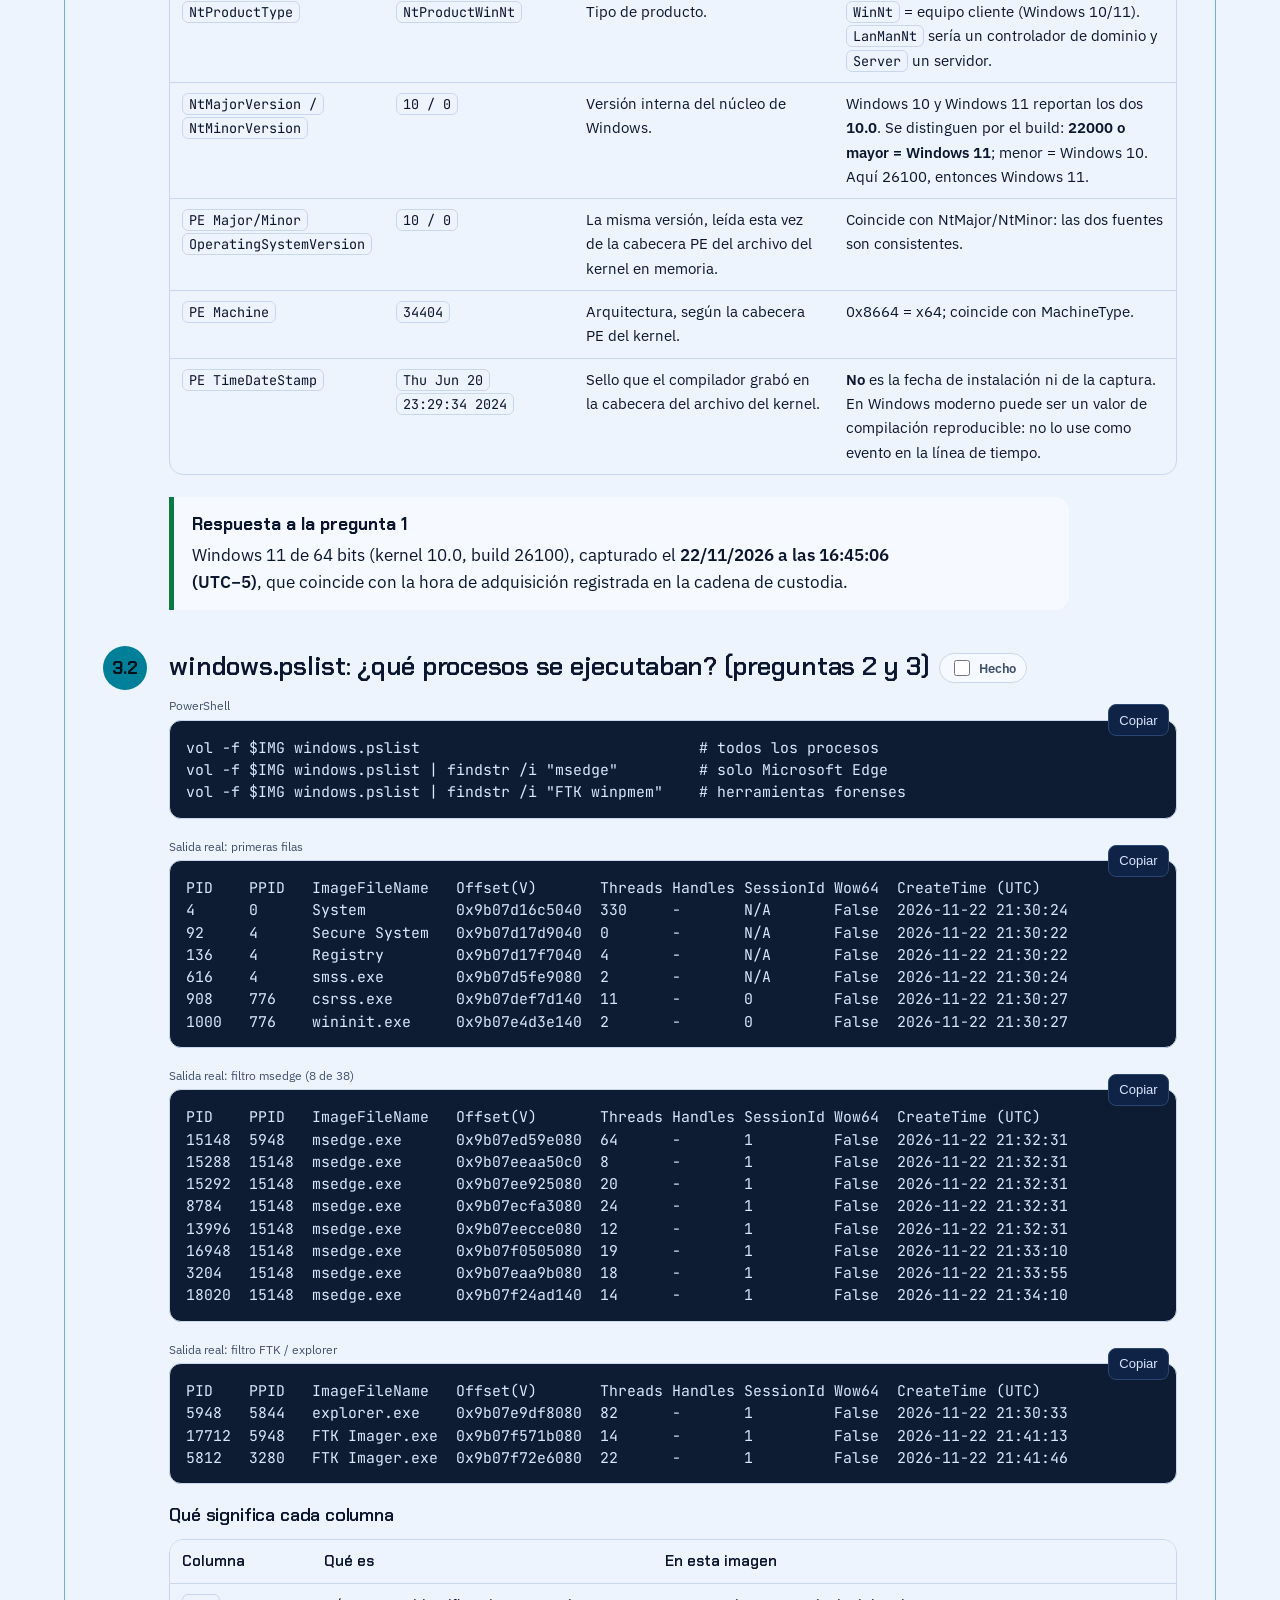
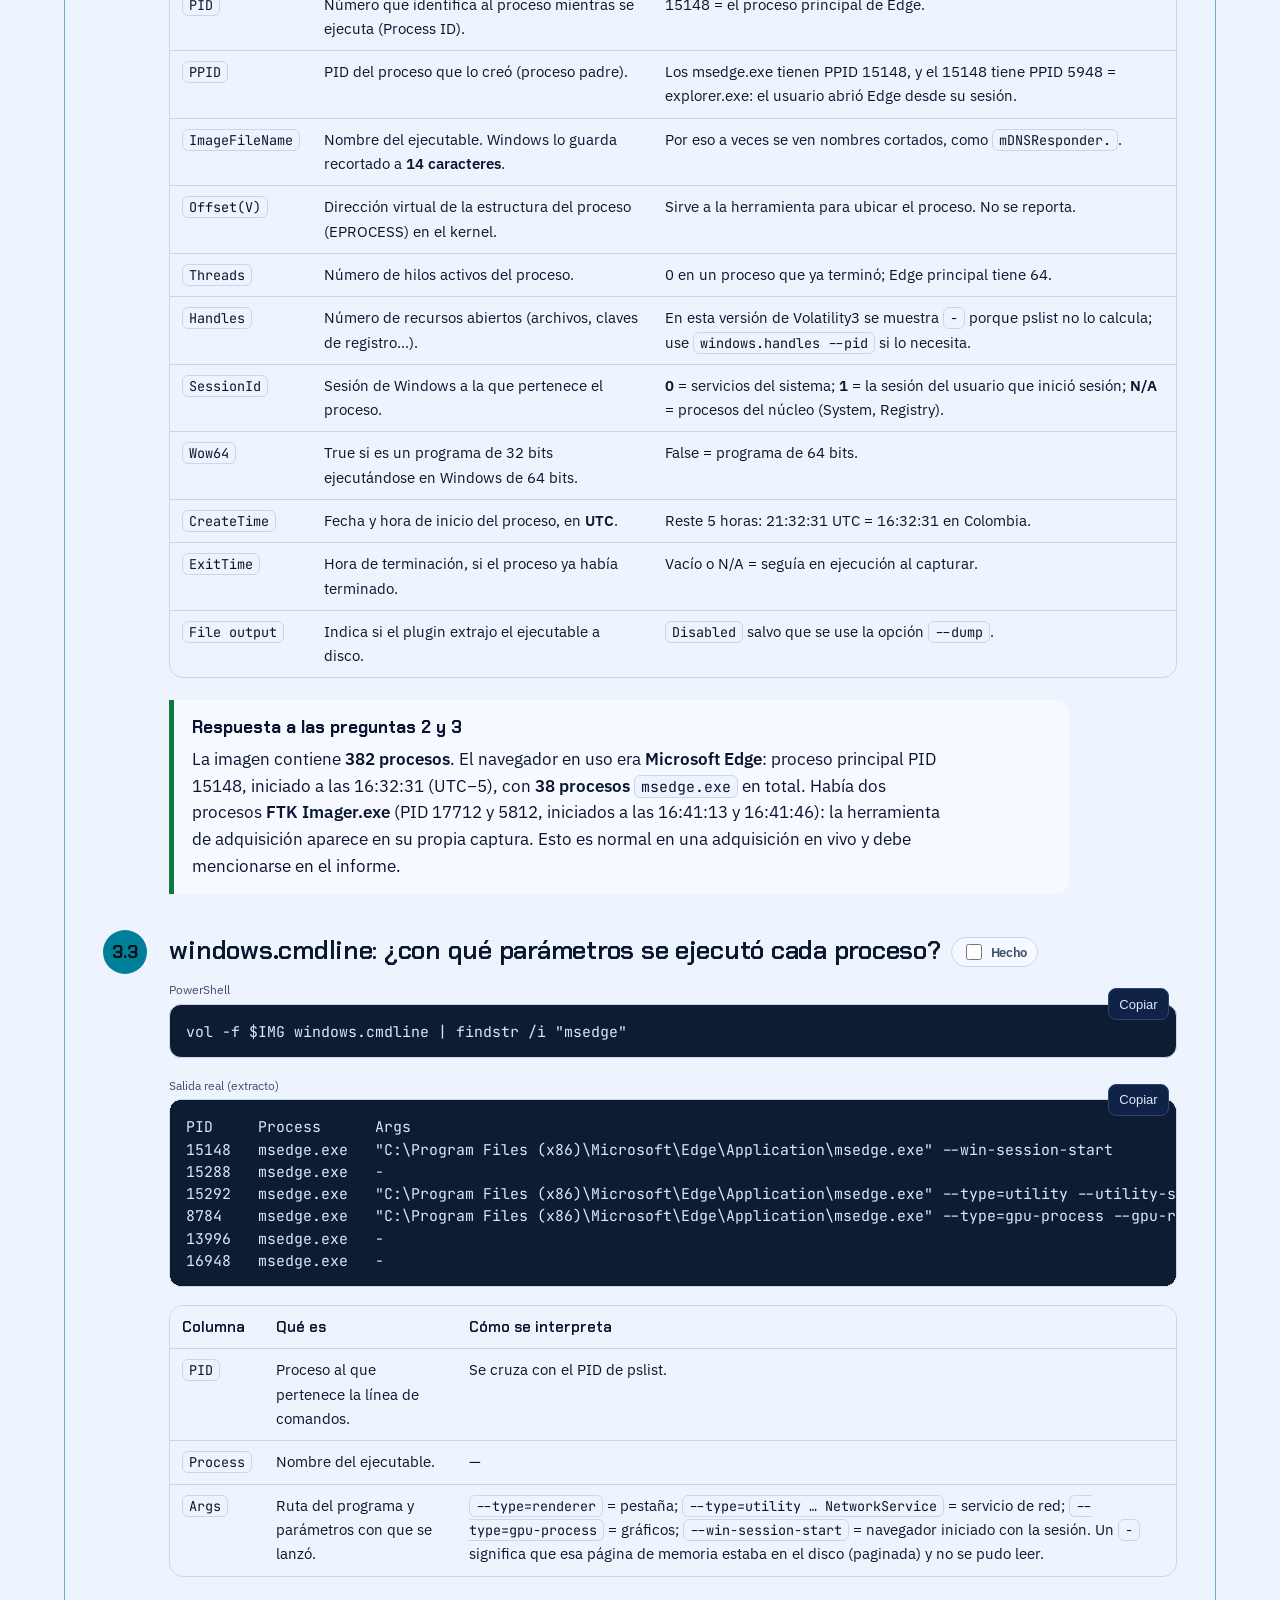
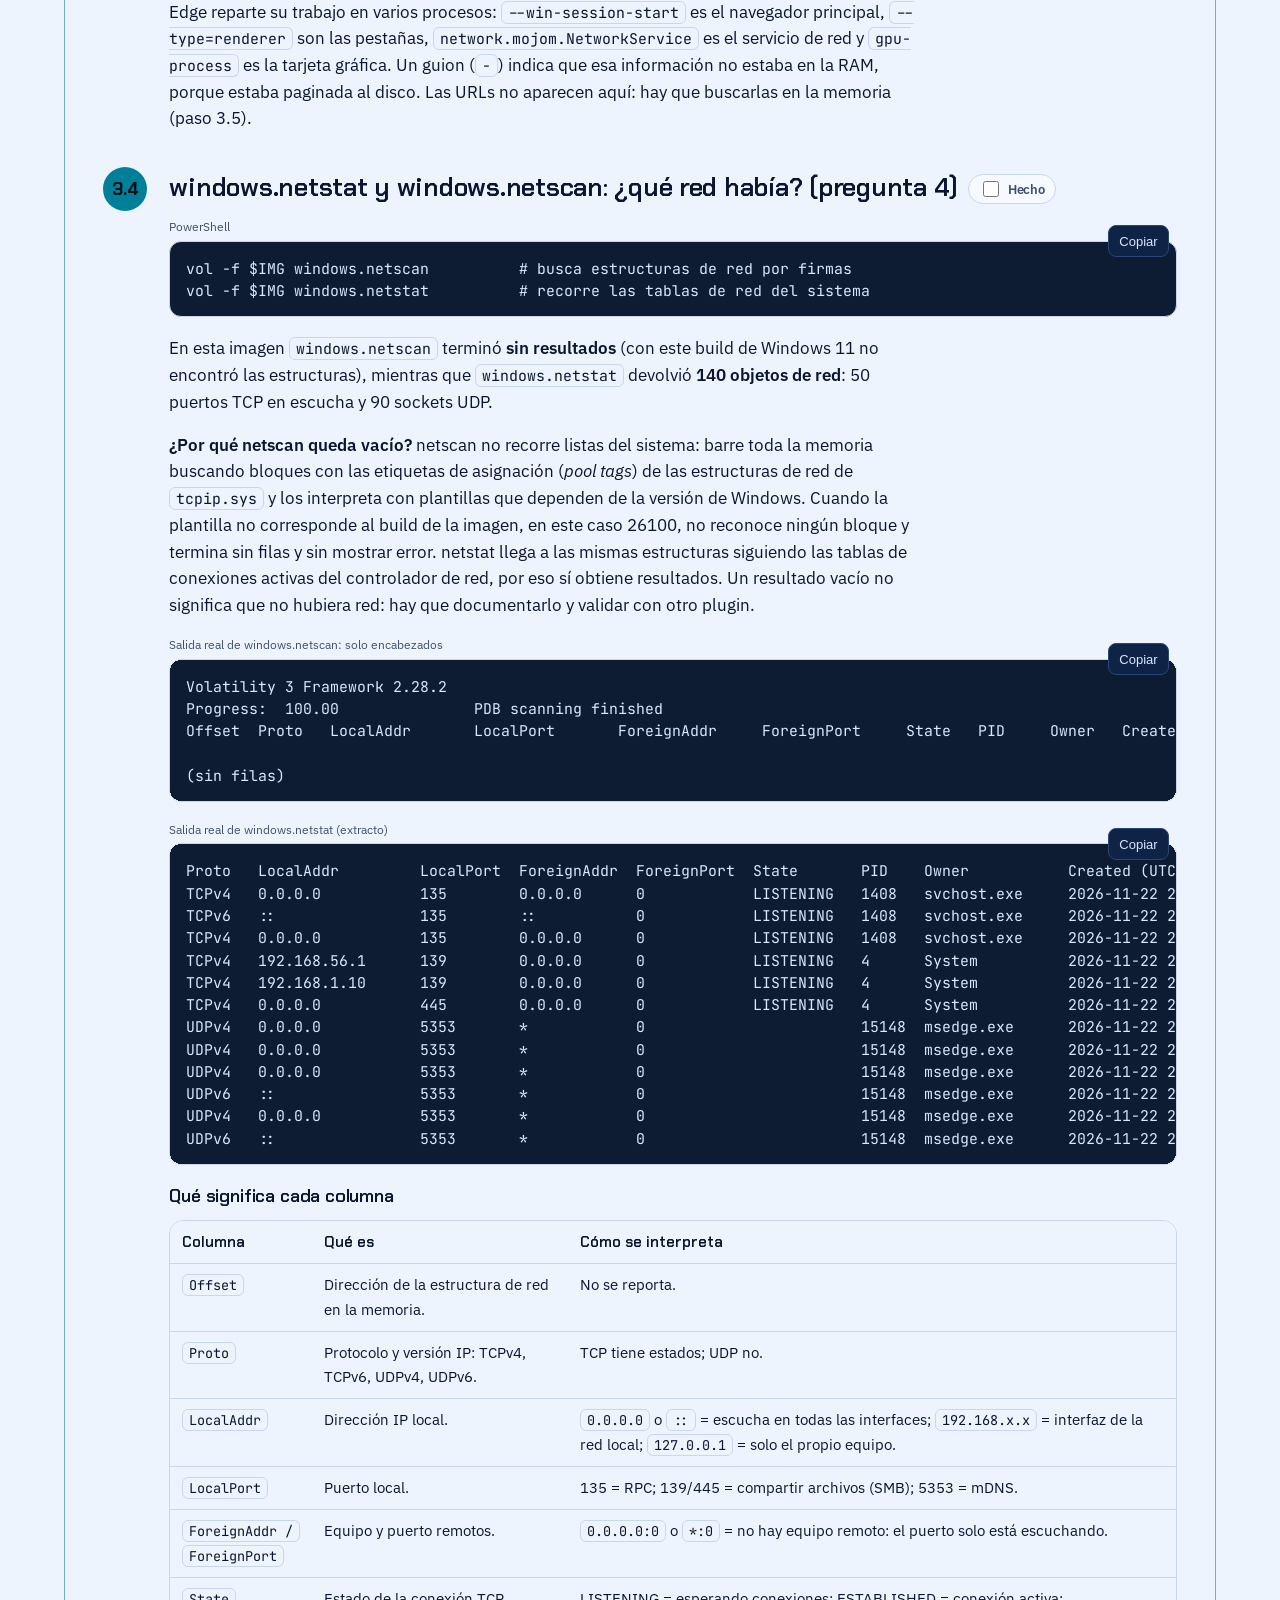
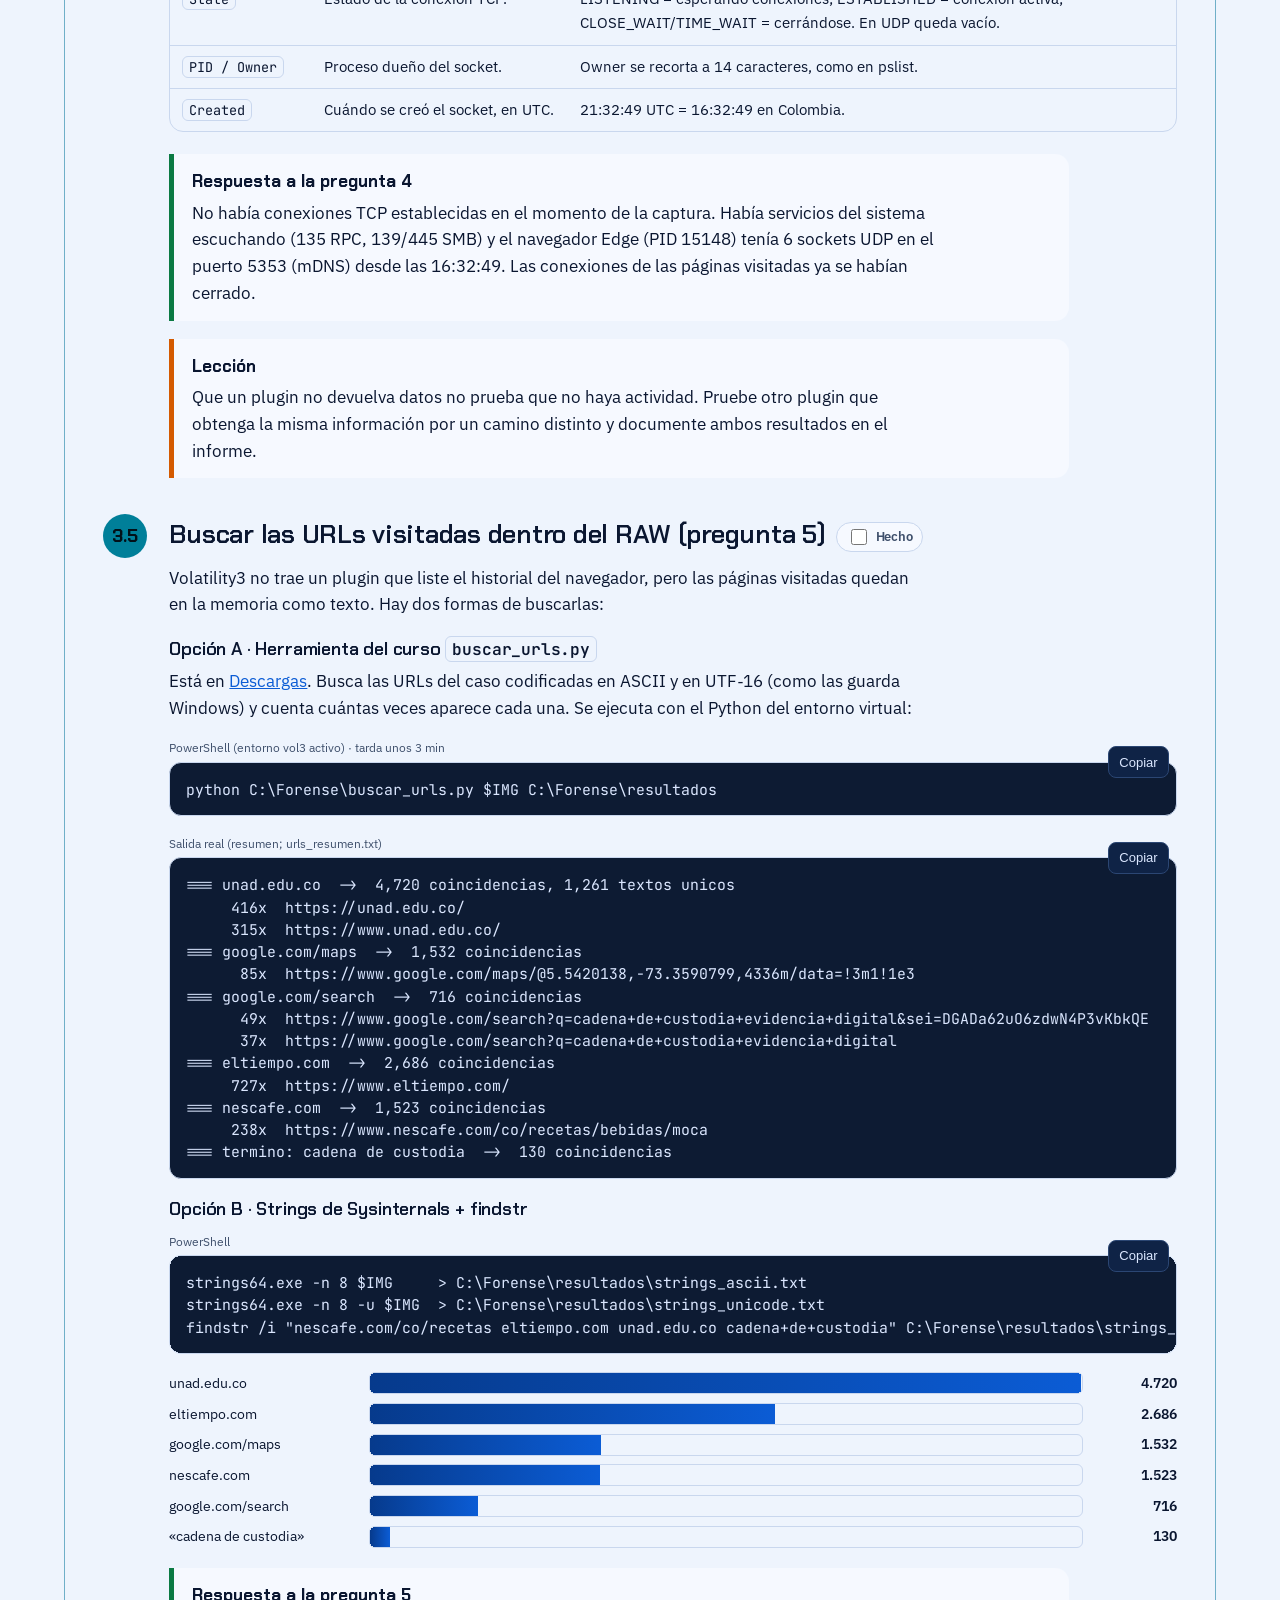
==== commit 11793796: "Lab01: salida vacía de netscan y su explicación" ====
--- a/index.html
+++ b/index.html
@@ -203,7 +203,11 @@
 13996   msedge.exe   -
 16948   msedge.exe   -</code></pre></div><div class="scroll"><table class="stack"><thead><tr><th>Columna</th><th>Qué es</th><th>Cómo se interpreta</th></tr></thead><tbody><tr><td><code>PID</code></td><td>Proceso al que pertenece la línea de comandos.</td><td>Se cruza con el PID de pslist.</td></tr><tr><td><code>Process</code></td><td>Nombre del ejecutable.</td><td>—</td></tr><tr><td><code>Args</code></td><td>Ruta del programa y parámetros con que se lanzó.</td><td><code>--type=renderer</code> = pestaña; <code>--type=utility … NetworkService</code> = servicio de red; <code>--type=gpu-process</code> = gráficos; <code>--win-session-start</code> = navegador iniciado con la sesión. Un <code>-</code> significa que esa página de memoria estaba en el disco (paginada) y no se pudo leer.</td></tr></tbody></table></div><p>Edge reparte su trabajo en varios procesos: <code>--win-session-start</code> es el navegador principal, <code>--type=renderer</code> son las pestañas, <code>network.mojom.NetworkService</code> es el servicio de red y <code>gpu-process</code> es la tarjeta gráfica. Un guion (<code>-</code>) indica que esa información no estaba en la RAM, porque estaba paginada al disco. Las URLs no aparecen aquí: hay que buscarlas en la memoria (paso 3.5).</p></div></div>
  <div class="step c"><div class="n">3.4</div><div><h3>windows.netstat y windows.netscan: ¿qué red había? (pregunta 4)</h3><div class="code"><span class="t">PowerShell</span><pre><code>vol -f $IMG windows.netscan          # busca estructuras de red por firmas
-vol -f $IMG windows.netstat          # recorre las tablas de red del sistema</code></pre></div><p>En esta imagen <code>windows.netscan</code> terminó <b>sin resultados</b> (con este build de Windows 11 no encontró las estructuras), mientras que <code>windows.netstat</code> devolvió <b>140 objetos de red</b>: 50 puertos TCP en escucha y 90 sockets UDP.</p><div class="code"><span class="t">Salida real de windows.netstat (extracto)</span><pre><code>Proto   LocalAddr         LocalPort  ForeignAddr  ForeignPort  State       PID    Owner           Created (UTC)
+vol -f $IMG windows.netstat          # recorre las tablas de red del sistema</code></pre></div><p>En esta imagen <code>windows.netscan</code> terminó <b>sin resultados</b> (con este build de Windows 11 no encontró las estructuras), mientras que <code>windows.netstat</code> devolvió <b>140 objetos de red</b>: 50 puertos TCP en escucha y 90 sockets UDP.</p><p><b>¿Por qué netscan queda vacío?</b> netscan no recorre listas del sistema: barre toda la memoria buscando bloques con las etiquetas de asignación (<i>pool tags</i>) de las estructuras de red de <code>tcpip.sys</code> y los interpreta con plantillas que dependen de la versión de Windows. Cuando la plantilla no corresponde al build de la imagen, en este caso 26100, no reconoce ningún bloque y termina sin filas y sin mostrar error. netstat llega a las mismas estructuras siguiendo las tablas de conexiones activas del controlador de red, por eso sí obtiene resultados. Un resultado vacío no significa que no hubiera red: hay que documentarlo y validar con otro plugin.</p><div class="code"><span class="t">Salida real de windows.netscan: solo encabezados</span><pre><code>Volatility 3 Framework 2.28.2
+Progress:  100.00               PDB scanning finished
+Offset  Proto   LocalAddr       LocalPort       ForeignAddr     ForeignPort     State   PID     Owner   Created
+
+(sin filas)</code></pre></div><div class="code"><span class="t">Salida real de windows.netstat (extracto)</span><pre><code>Proto   LocalAddr         LocalPort  ForeignAddr  ForeignPort  State       PID    Owner           Created (UTC)
 TCPv4   0.0.0.0           135        0.0.0.0      0            LISTENING   1408   svchost.exe     2026-11-22 21:30:28
 TCPv6   ::                135        ::           0            LISTENING   1408   svchost.exe     2026-11-22 21:30:28
 TCPv4   0.0.0.0           135        0.0.0.0      0            LISTENING   1408   svchost.exe     2026-11-22 21:30:28
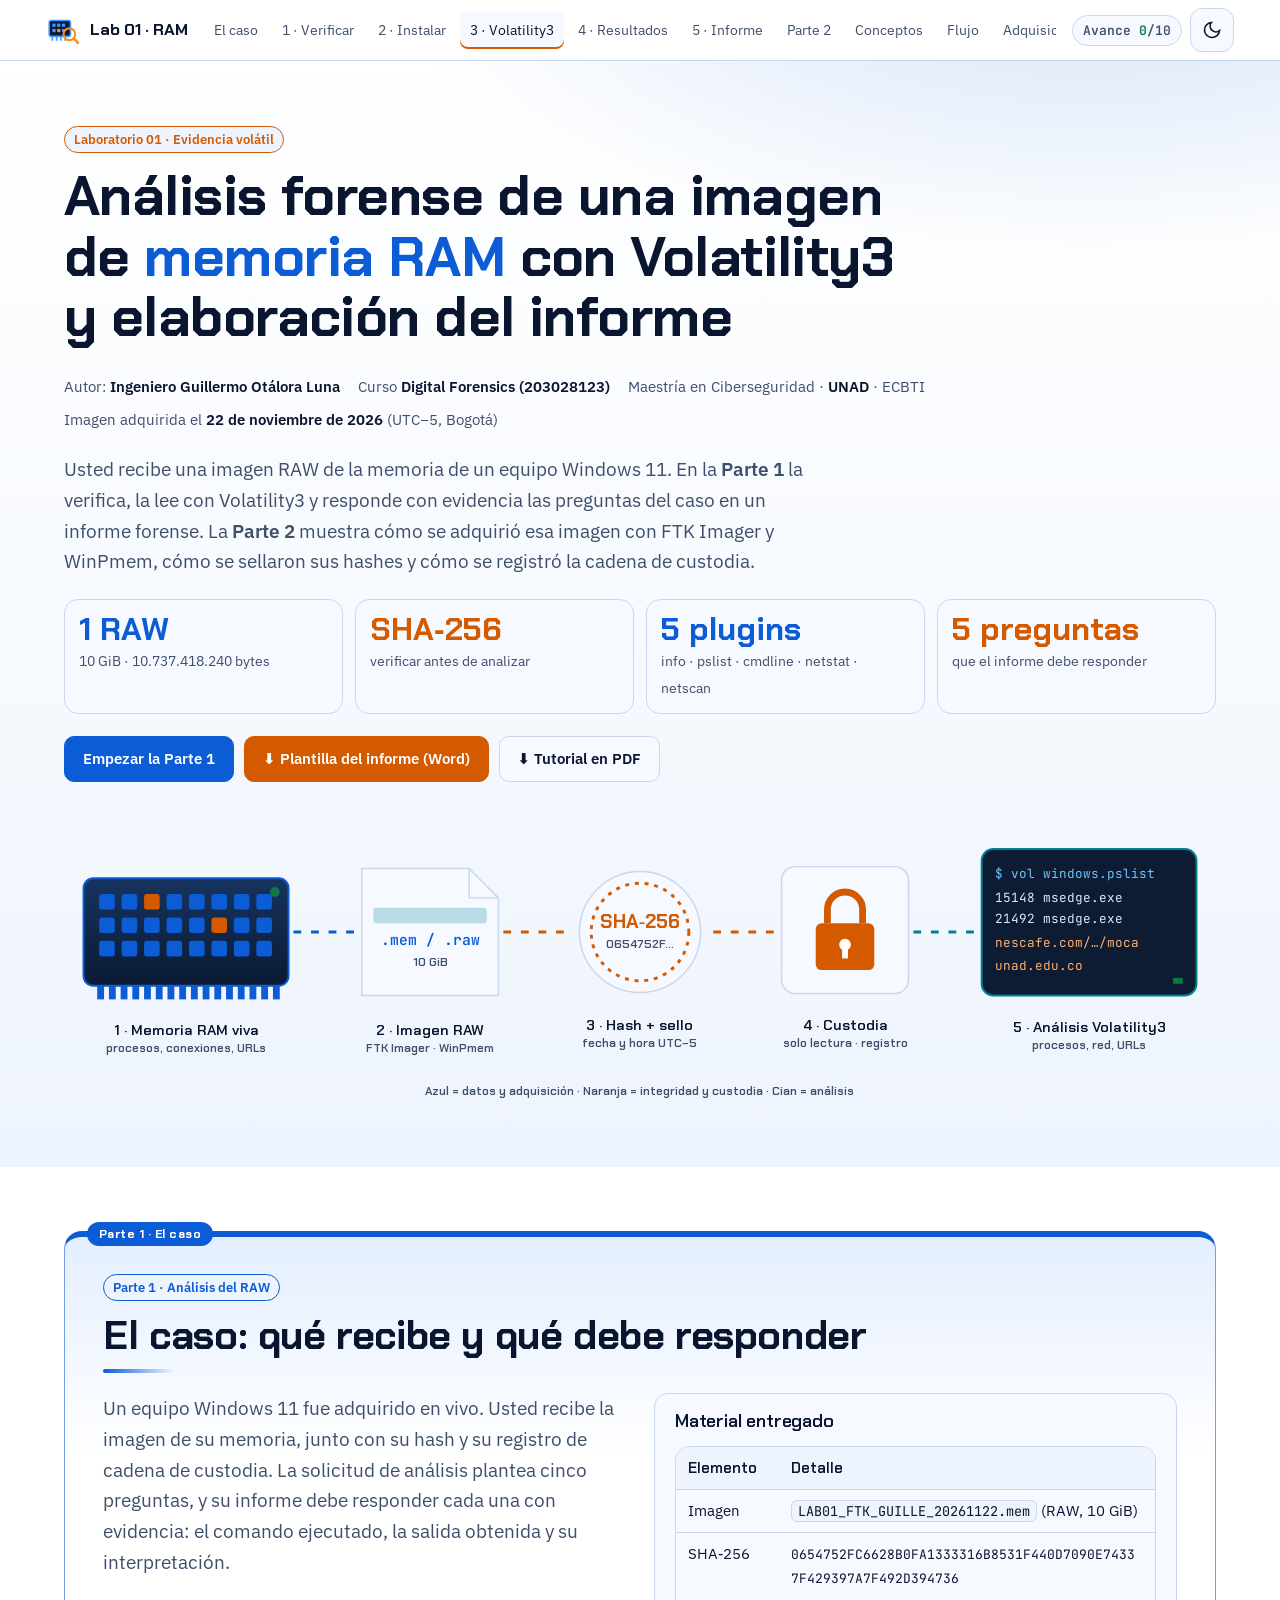
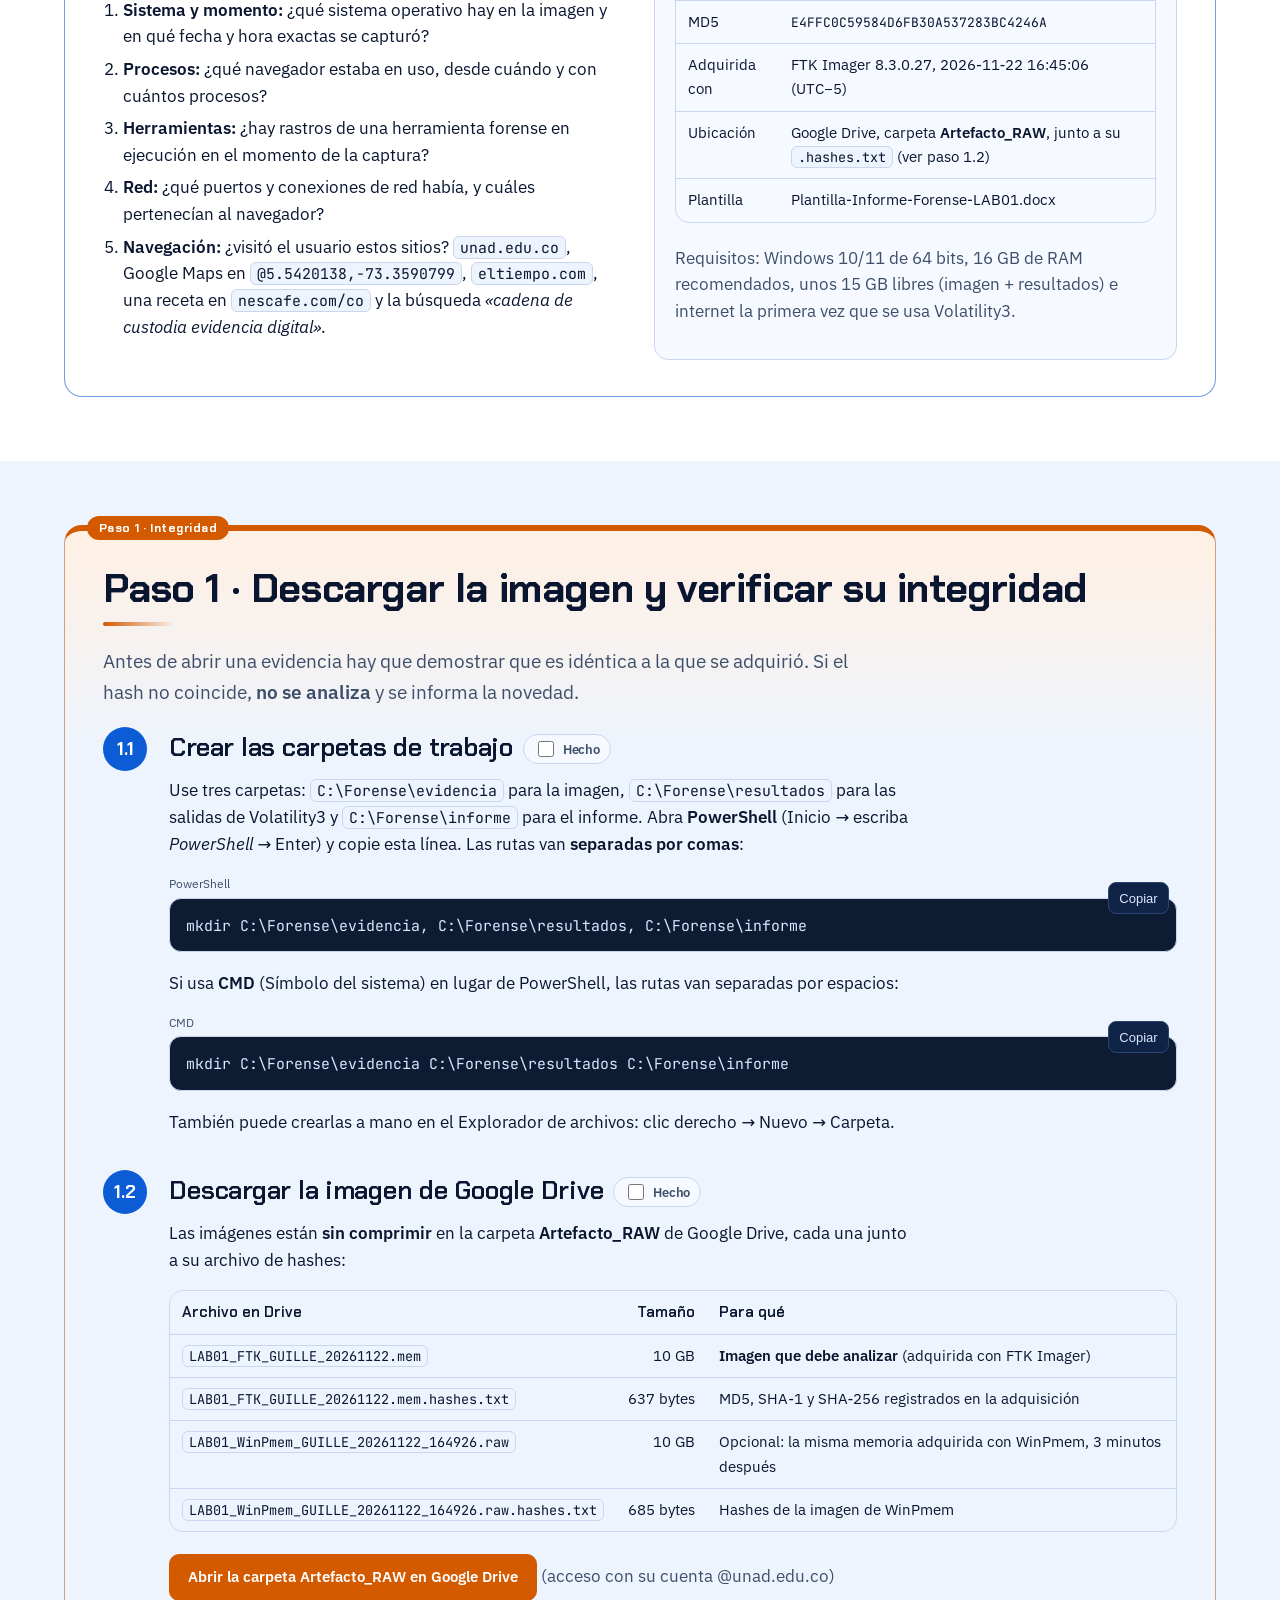
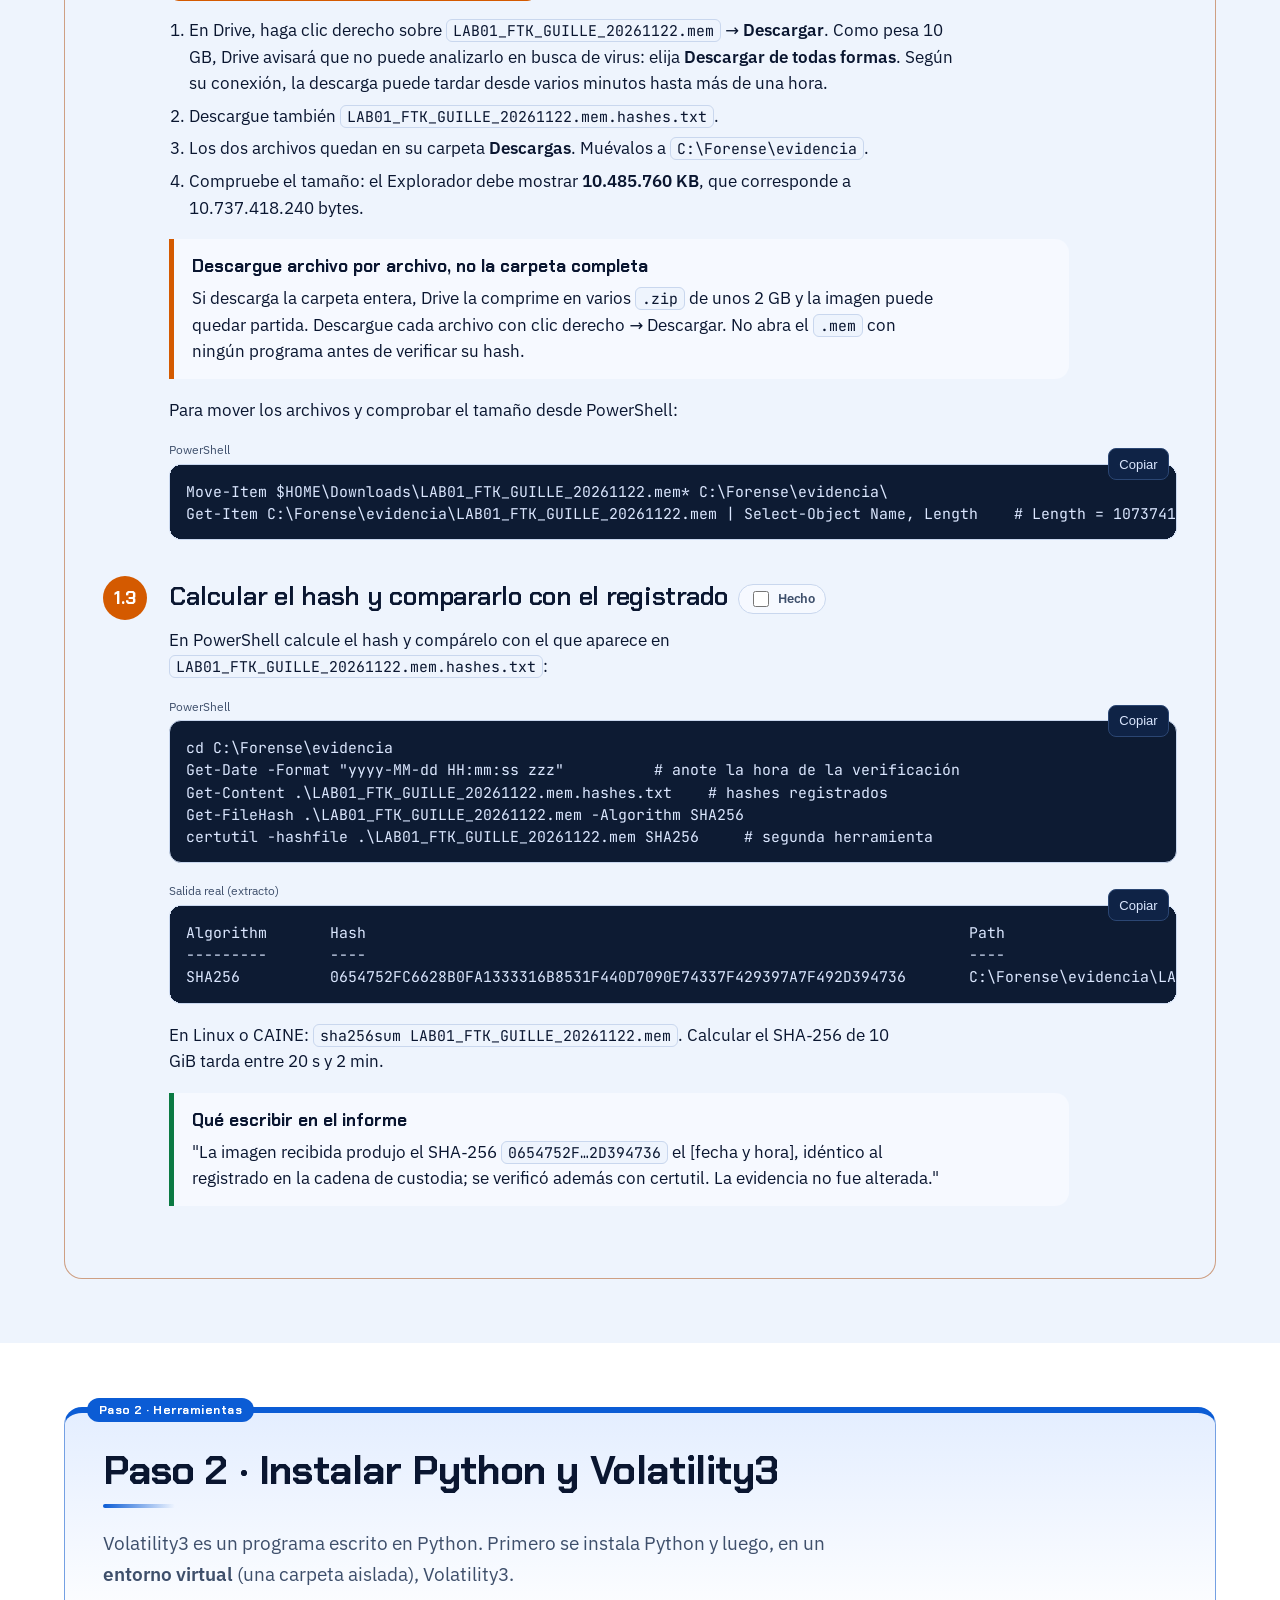
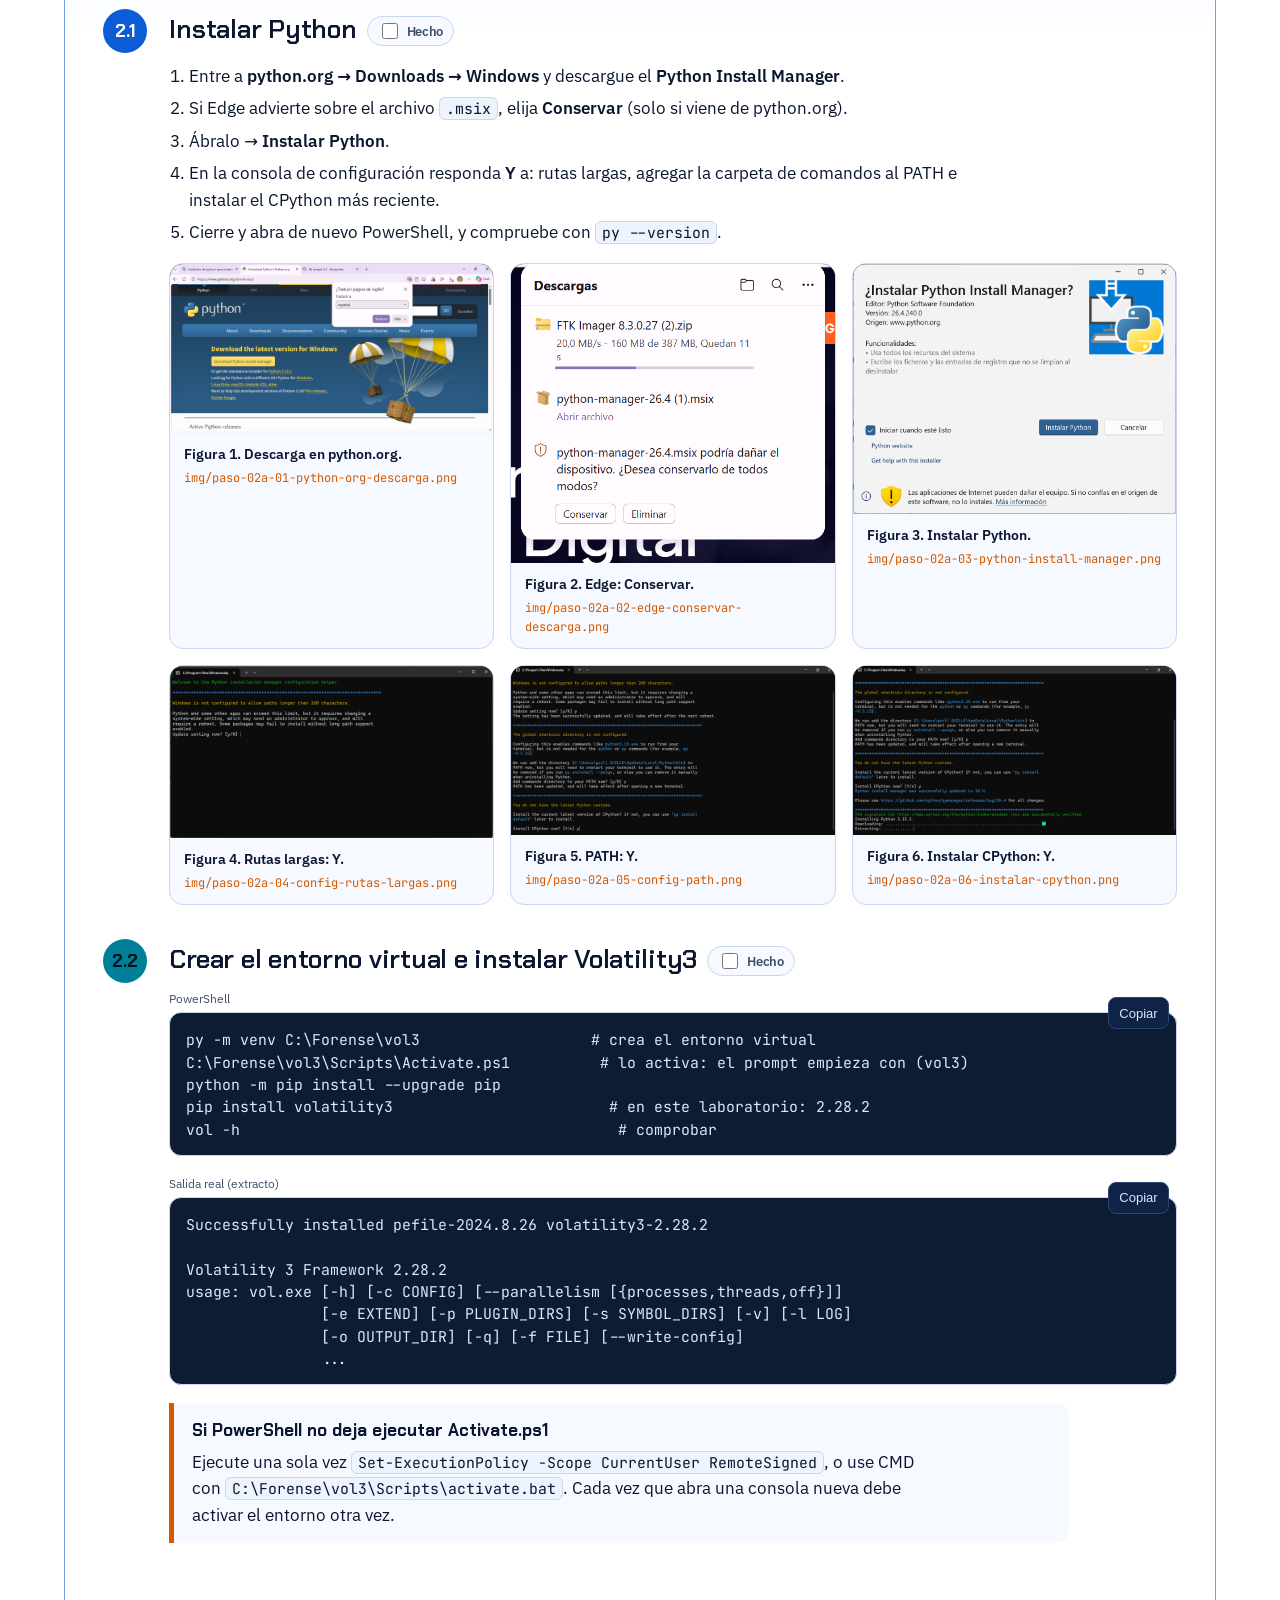
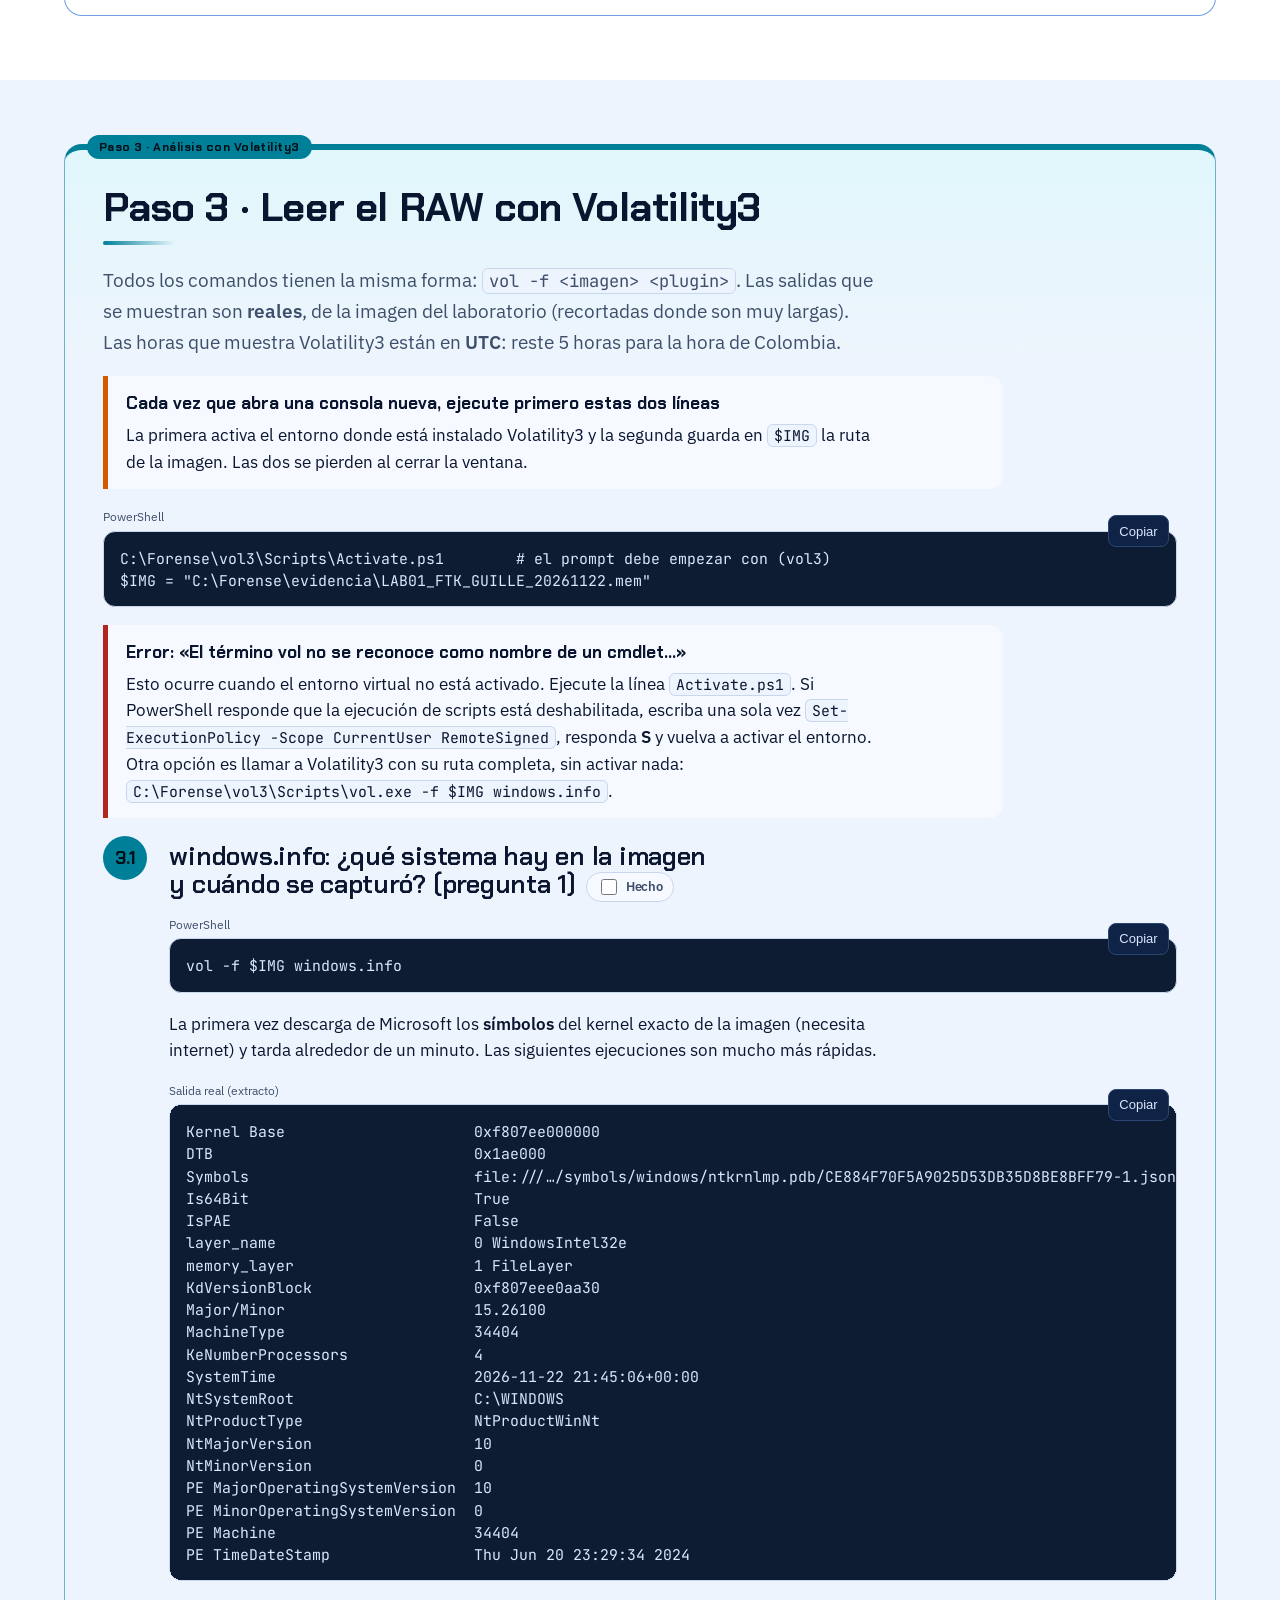
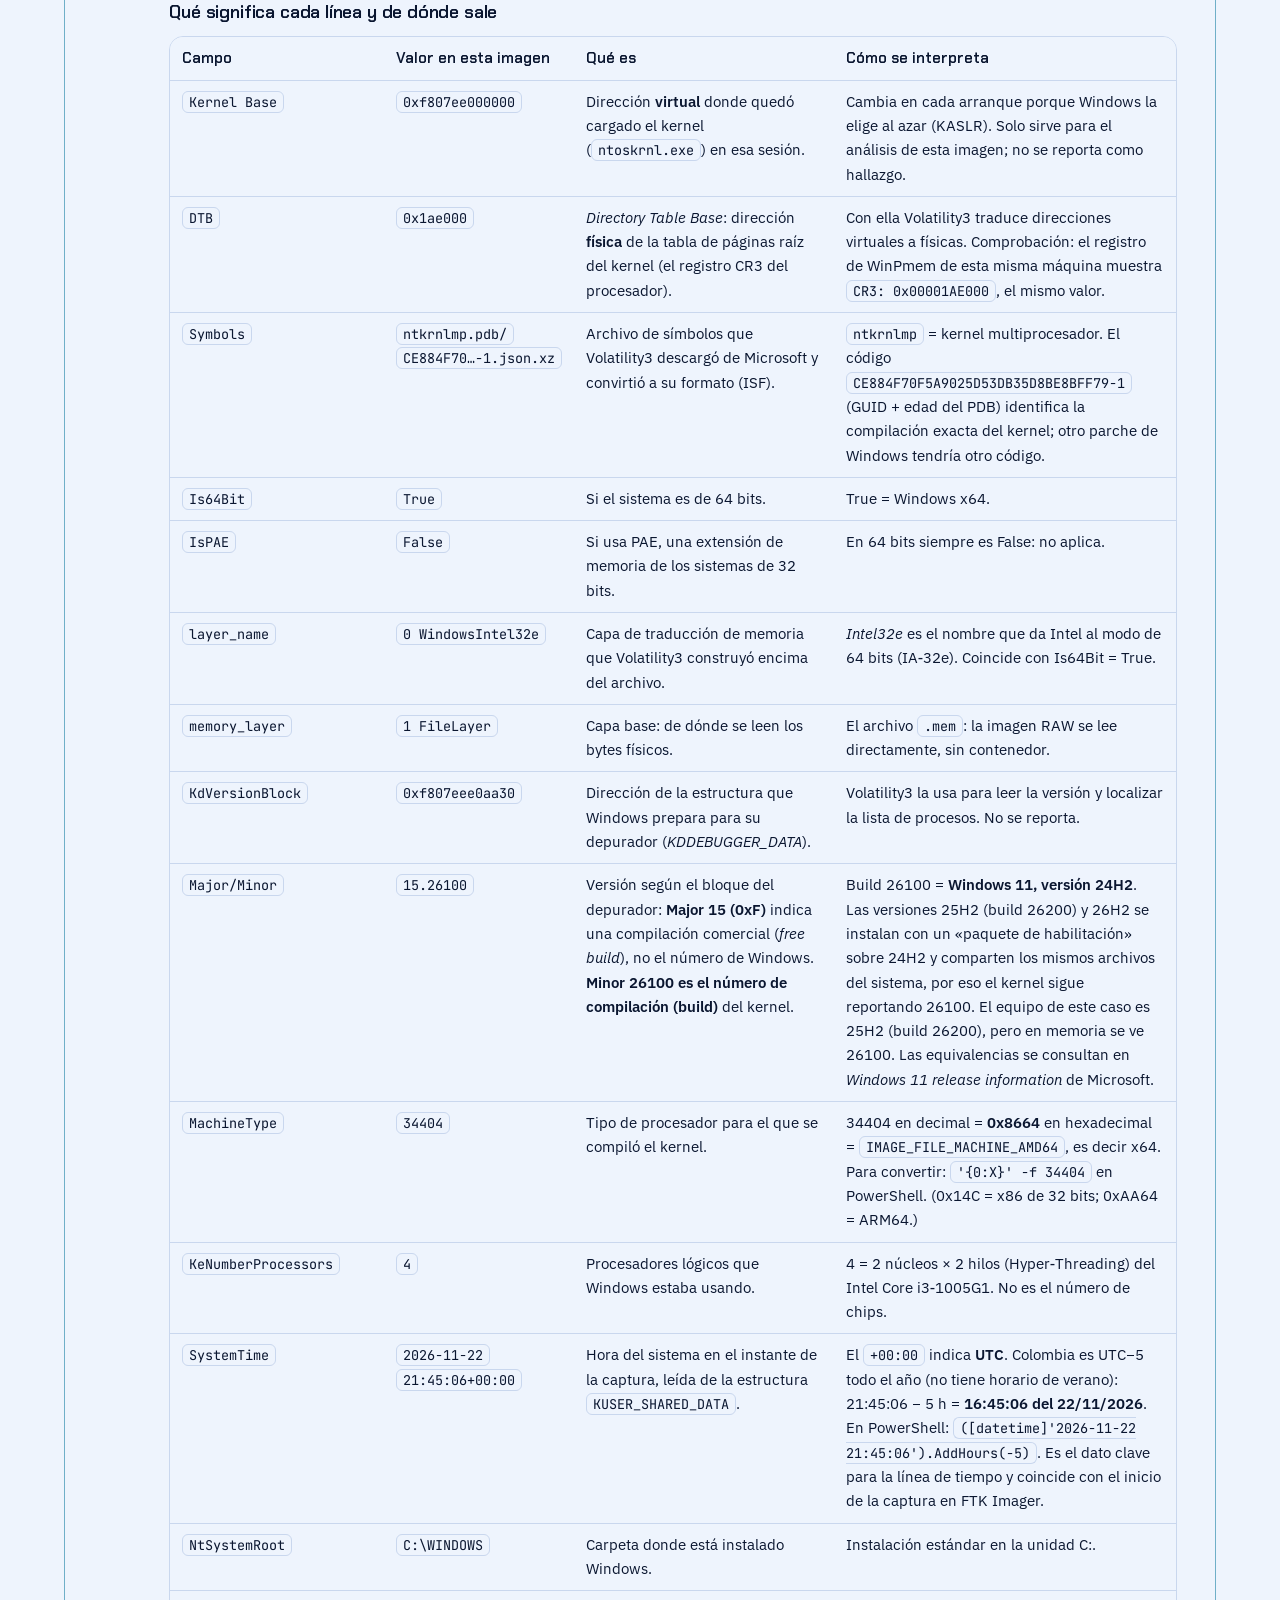
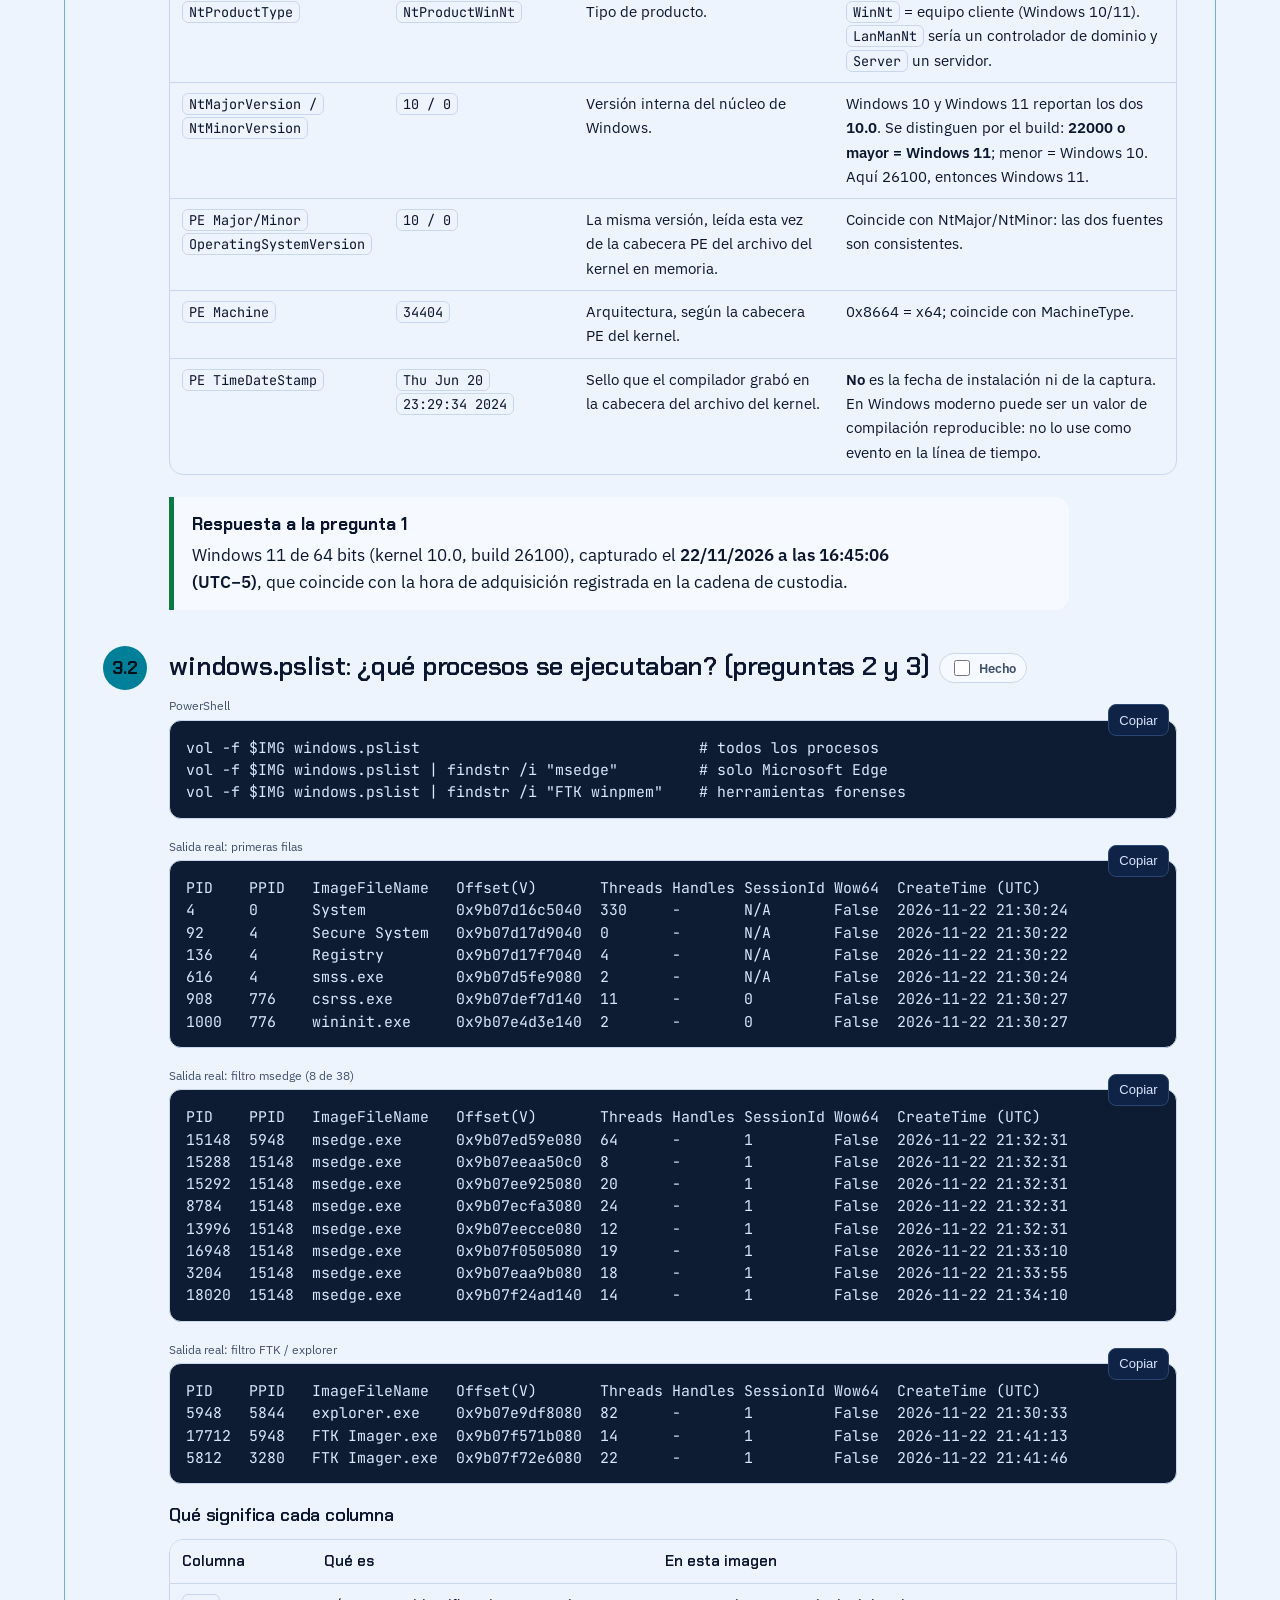
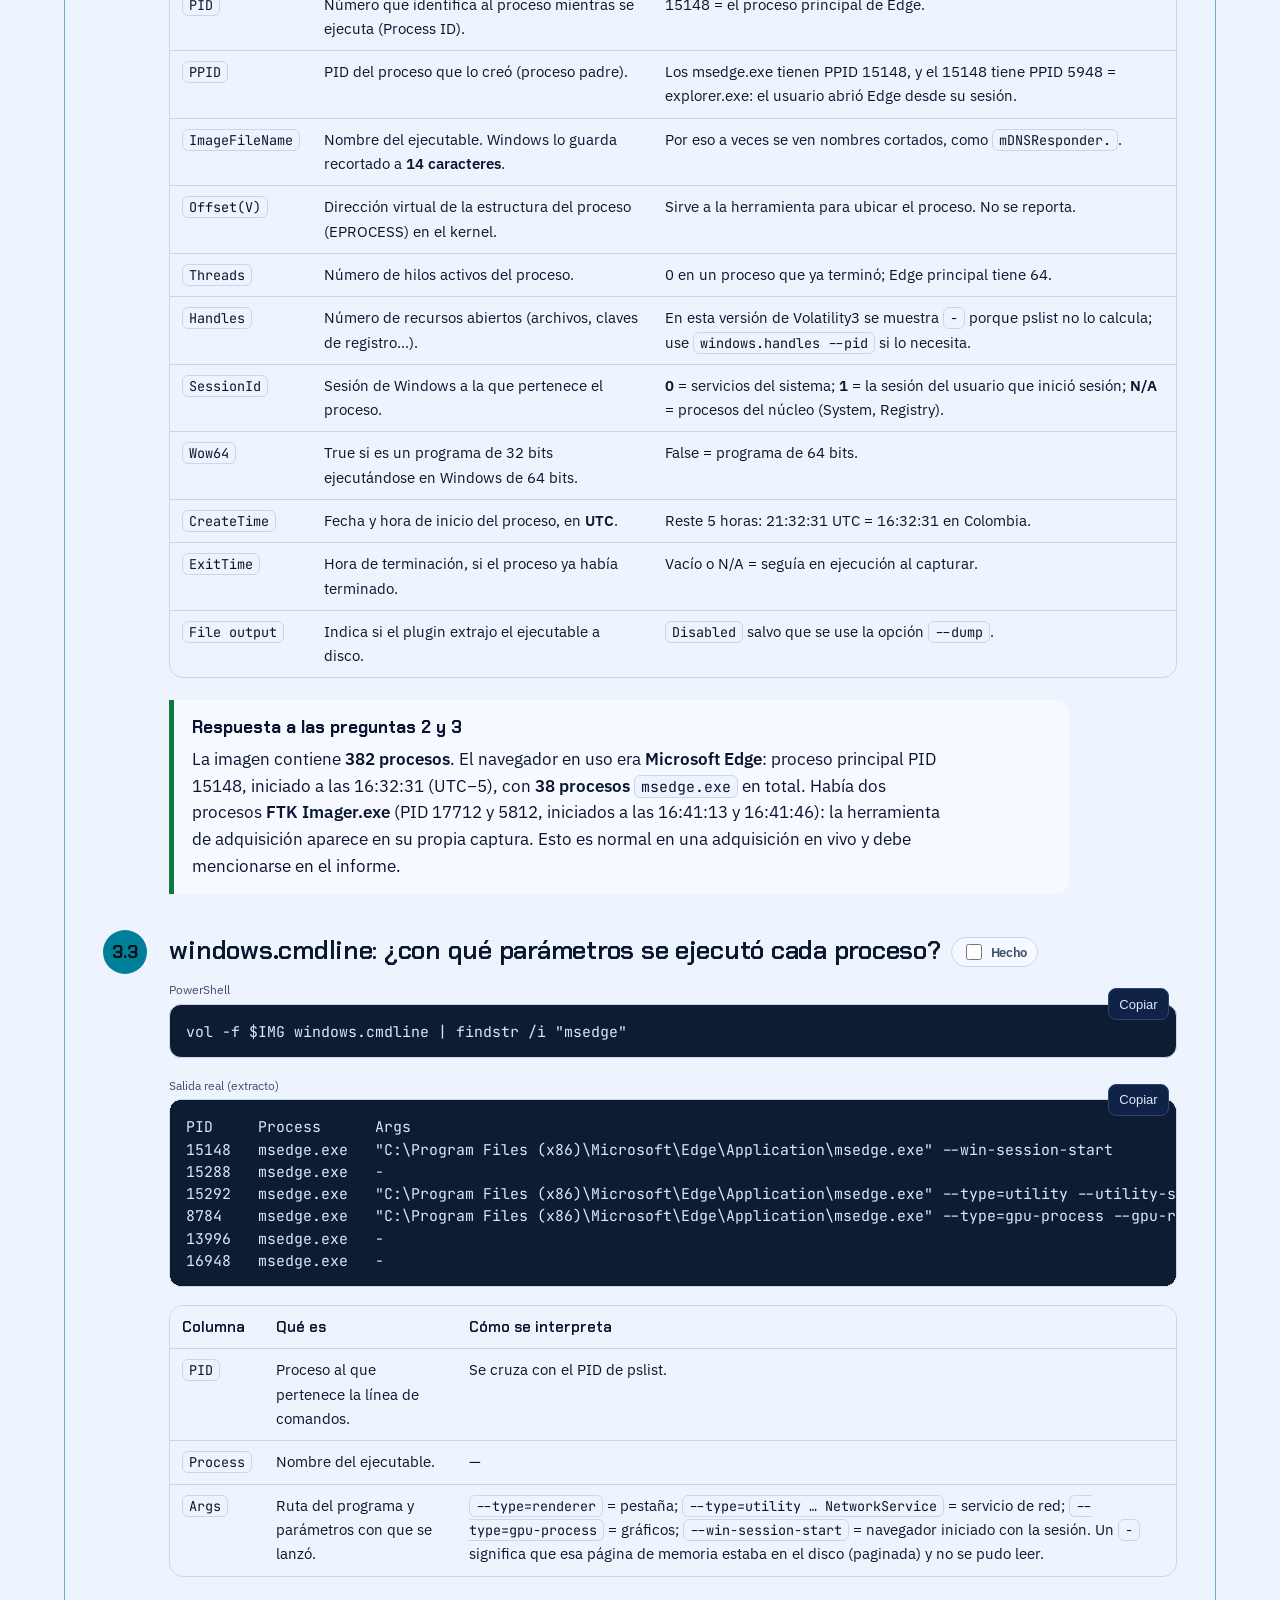
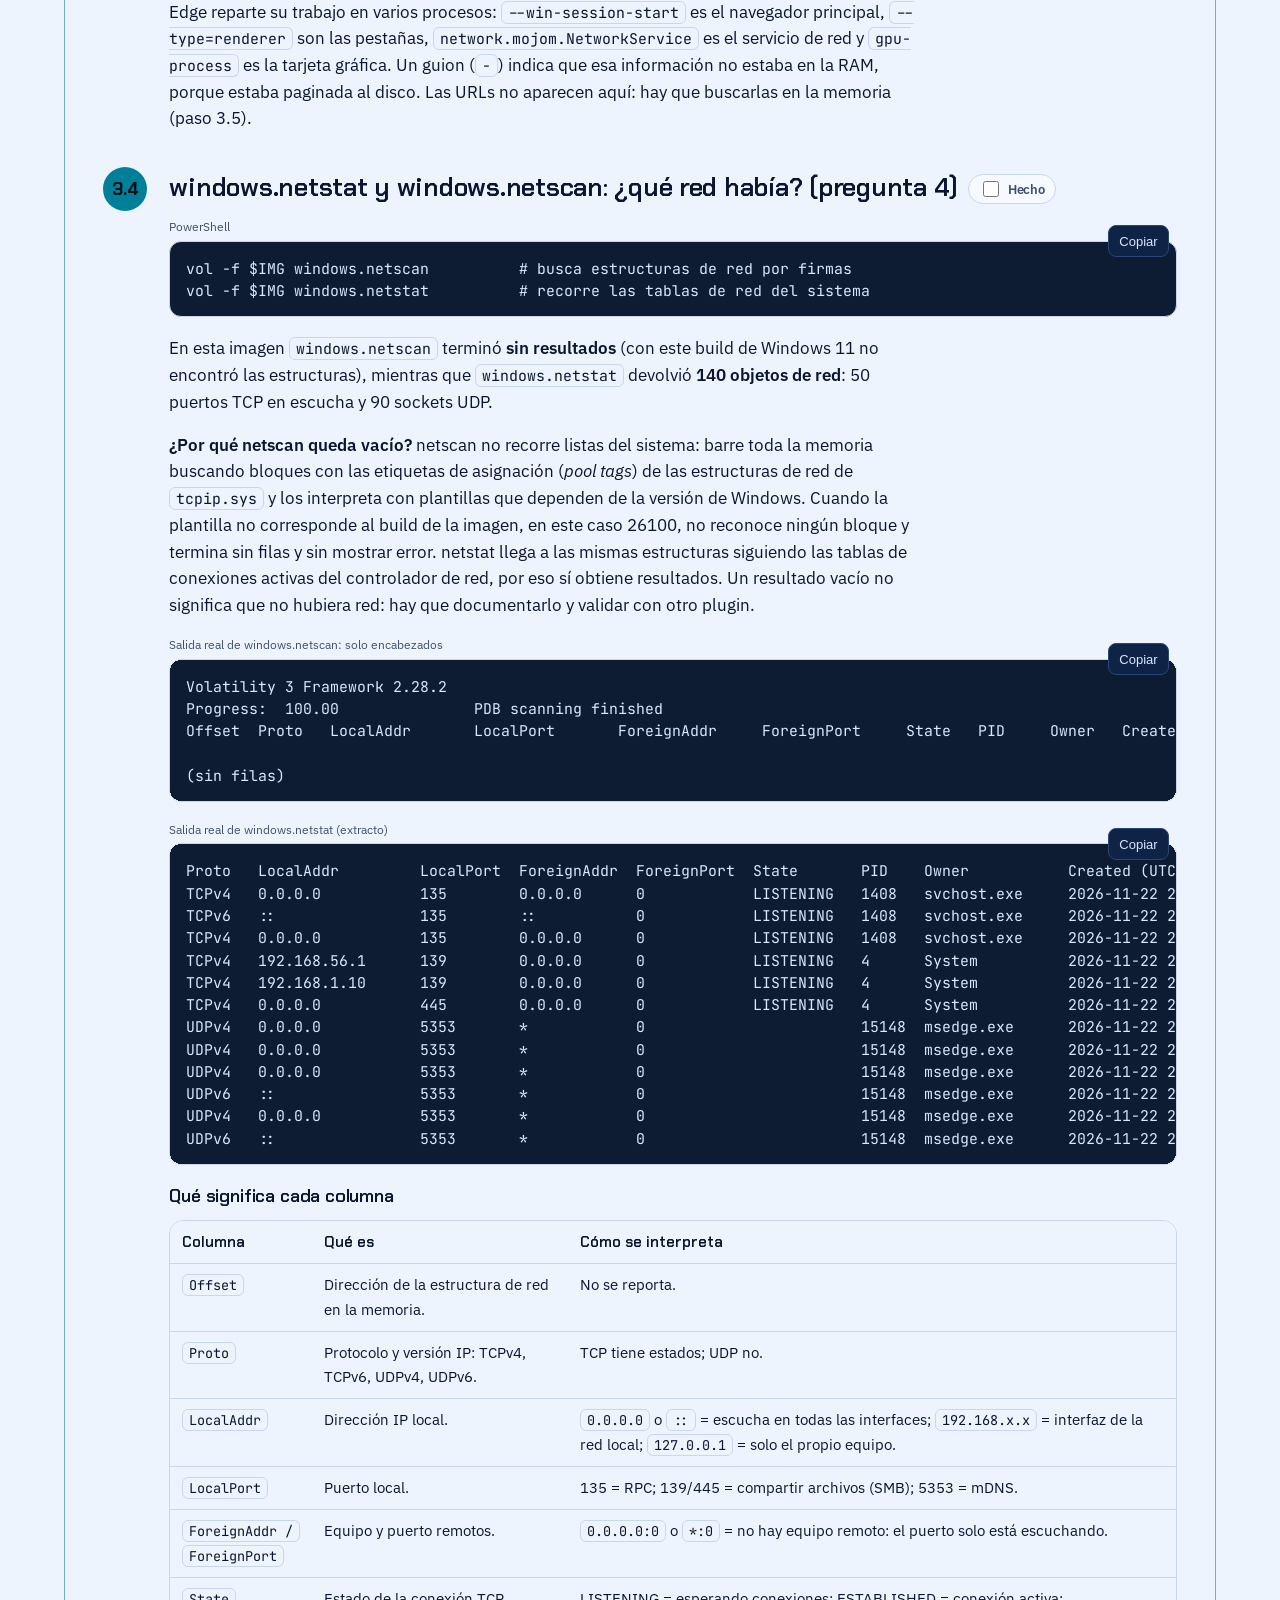
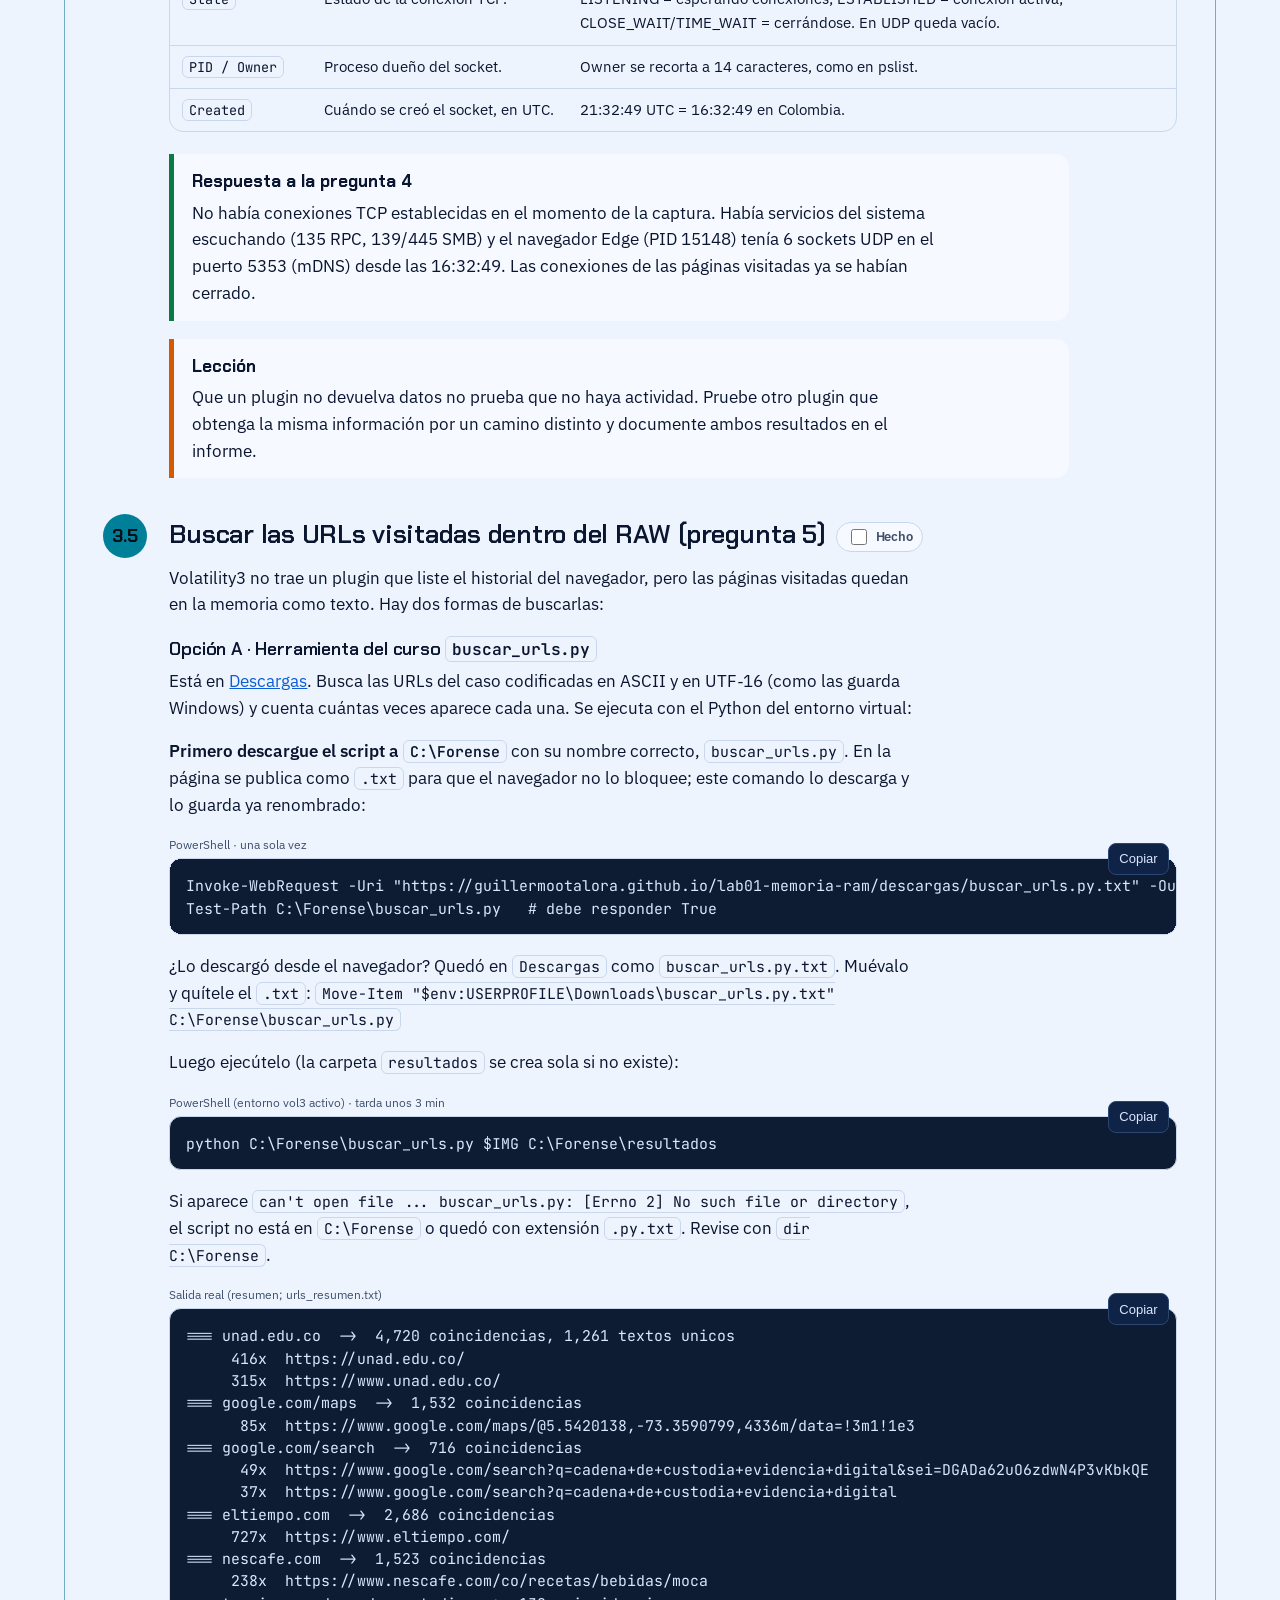
==== commit 75bb9732: "Lab01: instrucciones para descargar buscar_urls.py" ====
--- a/index.html
+++ b/index.html
@@ -220,7 +220,8 @@
 UDPv6   ::                5353       *            0                        15148  msedge.exe      2026-11-22 21:32:49
 UDPv4   0.0.0.0           5353       *            0                        15148  msedge.exe      2026-11-22 21:32:49
 UDPv6   ::                5353       *            0                        15148  msedge.exe      2026-11-22 21:32:49</code></pre></div><h4>Qué significa cada columna</h4><div class="scroll"><table class="stack"><thead><tr><th>Columna</th><th>Qué es</th><th>Cómo se interpreta</th></tr></thead><tbody><tr><td><code>Offset</code></td><td>Dirección de la estructura de red en la memoria.</td><td>No se reporta.</td></tr><tr><td><code>Proto</code></td><td>Protocolo y versión IP: TCPv4, TCPv6, UDPv4, UDPv6.</td><td>TCP tiene estados; UDP no.</td></tr><tr><td><code>LocalAddr</code></td><td>Dirección IP local.</td><td><code>0.0.0.0</code> o <code>::</code> = escucha en todas las interfaces; <code>192.168.x.x</code> = interfaz de la red local; <code>127.0.0.1</code> = solo el propio equipo.</td></tr><tr><td><code>LocalPort</code></td><td>Puerto local.</td><td>135 = RPC; 139/445 = compartir archivos (SMB); 5353 = mDNS.</td></tr><tr><td><code>ForeignAddr /</code><br><code>ForeignPort</code></td><td>Equipo y puerto remotos.</td><td><code>0.0.0.0:0</code> o <code>*:0</code> = no hay equipo remoto: el puerto solo está escuchando.</td></tr><tr><td><code>State</code></td><td>Estado de la conexión TCP.</td><td>LISTENING = esperando conexiones; ESTABLISHED = conexión activa; CLOSE_WAIT/TIME_WAIT = cerrándose. En UDP queda vacío.</td></tr><tr><td><code>PID / Owner</code></td><td>Proceso dueño del socket.</td><td>Owner se recorta a 14 caracteres, como en pslist.</td></tr><tr><td><code>Created</code></td><td>Cuándo se creó el socket, en UTC.</td><td>21:32:49 UTC = 16:32:49 en Colombia.</td></tr></tbody></table></div><div class="call ok"><b>Respuesta a la pregunta 4</b><p>No había conexiones TCP establecidas en el momento de la captura. Había servicios del sistema escuchando (135 RPC, 139/445 SMB) y el navegador Edge (PID 15148) tenía 6 sockets UDP en el puerto 5353 (mDNS) desde las 16:32:49. Las conexiones de las páginas visitadas ya se habían cerrado.</p></div><div class="call warn"><b>Lección</b><p>Que un plugin no devuelva datos no prueba que no haya actividad. Pruebe otro plugin que obtenga la misma información por un camino distinto y documente ambos resultados en el informe.</p></div></div></div>
- <div class="step c"><div class="n">3.5</div><div><h3>Buscar las URLs visitadas dentro del RAW (pregunta 5)</h3><p>Volatility3 no trae un plugin que liste el historial del navegador, pero las páginas visitadas quedan en la memoria como texto. Hay dos formas de buscarlas:</p><h4>Opción A · Herramienta del curso <code>buscar_urls.py</code></h4><p>Está en <a href="#descargas">Descargas</a>. Busca las URLs del caso codificadas en ASCII y en UTF‑16 (como las guarda Windows) y cuenta cuántas veces aparece cada una. Se ejecuta con el Python del entorno virtual:</p><div class="code"><span class="t">PowerShell (entorno vol3 activo) · tarda unos 3 min</span><pre><code>python C:\Forense\buscar_urls.py $IMG C:\Forense\resultados</code></pre></div><div class="code"><span class="t">Salida real (resumen; urls_resumen.txt)</span><pre><code>=== unad.edu.co  -&gt;  4,720 coincidencias, 1,261 textos unicos
+ <div class="step c"><div class="n">3.5</div><div><h3>Buscar las URLs visitadas dentro del RAW (pregunta 5)</h3><p>Volatility3 no trae un plugin que liste el historial del navegador, pero las páginas visitadas quedan en la memoria como texto. Hay dos formas de buscarlas:</p><h4>Opción A · Herramienta del curso <code>buscar_urls.py</code></h4><p>Está en <a href="#descargas">Descargas</a>. Busca las URLs del caso codificadas en ASCII y en UTF‑16 (como las guarda Windows) y cuenta cuántas veces aparece cada una. Se ejecuta con el Python del entorno virtual:</p><p><b>Primero descargue el script a <code>C:\Forense</code></b> con su nombre correcto, <code>buscar_urls.py</code>. En la página se publica como <code>.txt</code> para que el navegador no lo bloquee; este comando lo descarga y lo guarda ya renombrado:</p><div class="code"><span class="t">PowerShell · una sola vez</span><pre><code>Invoke-WebRequest -Uri &quot;https://guillermootalora.github.io/lab01-memoria-ram/descargas/buscar_urls.py.txt&quot; -OutFile &quot;C:\Forense\buscar_urls.py&quot;
+Test-Path C:\Forense\buscar_urls.py   # debe responder True</code></pre></div><p class="small">¿Lo descargó desde el navegador? Quedó en <code>Descargas</code> como <code>buscar_urls.py.txt</code>. Muévalo y quítele el <code>.txt</code>: <code>Move-Item "$env:USERPROFILE\Downloads\buscar_urls.py.txt" C:\Forense\buscar_urls.py</code></p><p>Luego ejecútelo (la carpeta <code>resultados</code> se crea sola si no existe):</p><div class="code"><span class="t">PowerShell (entorno vol3 activo) · tarda unos 3 min</span><pre><code>python C:\Forense\buscar_urls.py $IMG C:\Forense\resultados</code></pre></div><p class="small">Si aparece <code>can't open file ... buscar_urls.py: [Errno 2] No such file or directory</code>, el script no está en <code>C:\Forense</code> o quedó con extensión <code>.py.txt</code>. Revise con <code>dir C:\Forense</code>.</p><div class="code"><span class="t">Salida real (resumen; urls_resumen.txt)</span><pre><code>=== unad.edu.co  -&gt;  4,720 coincidencias, 1,261 textos unicos
      416x  https://unad.edu.co/
      315x  https://www.unad.edu.co/
 === google.com/maps  -&gt;  1,532 coincidencias
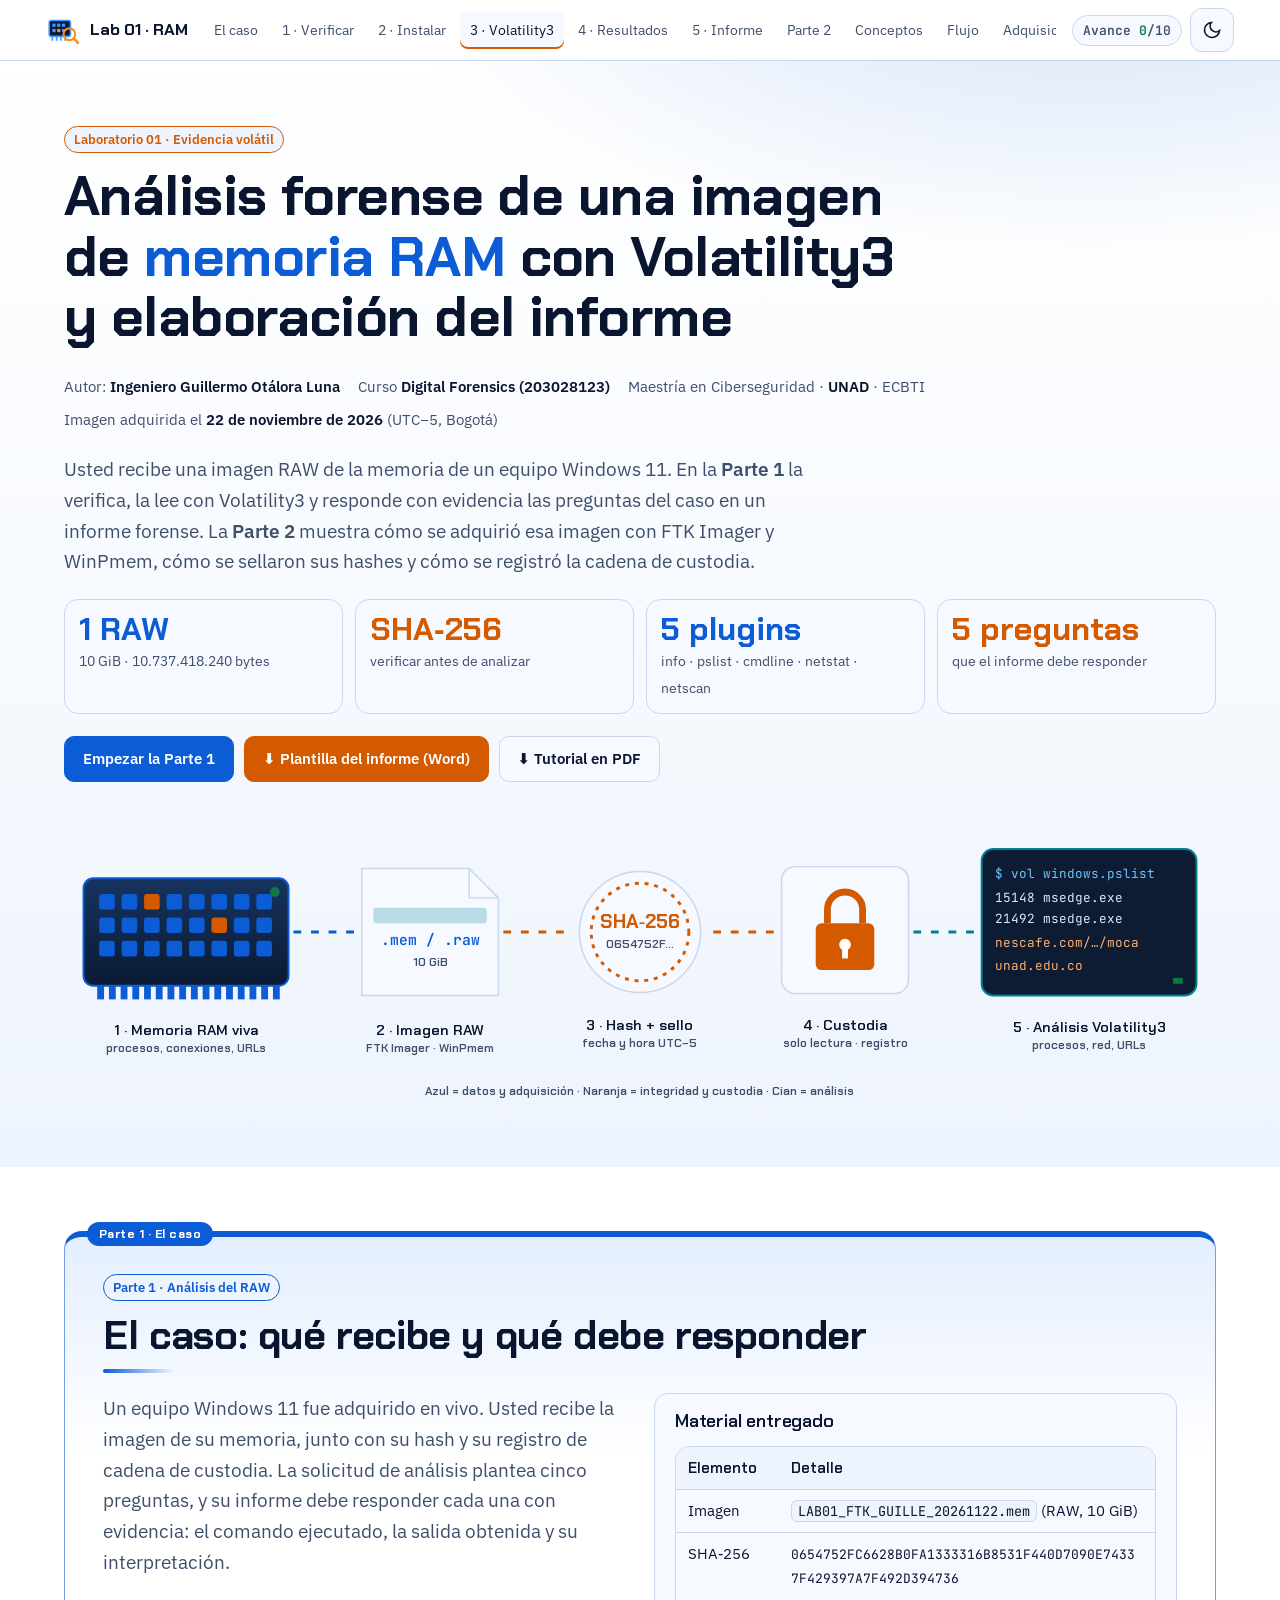
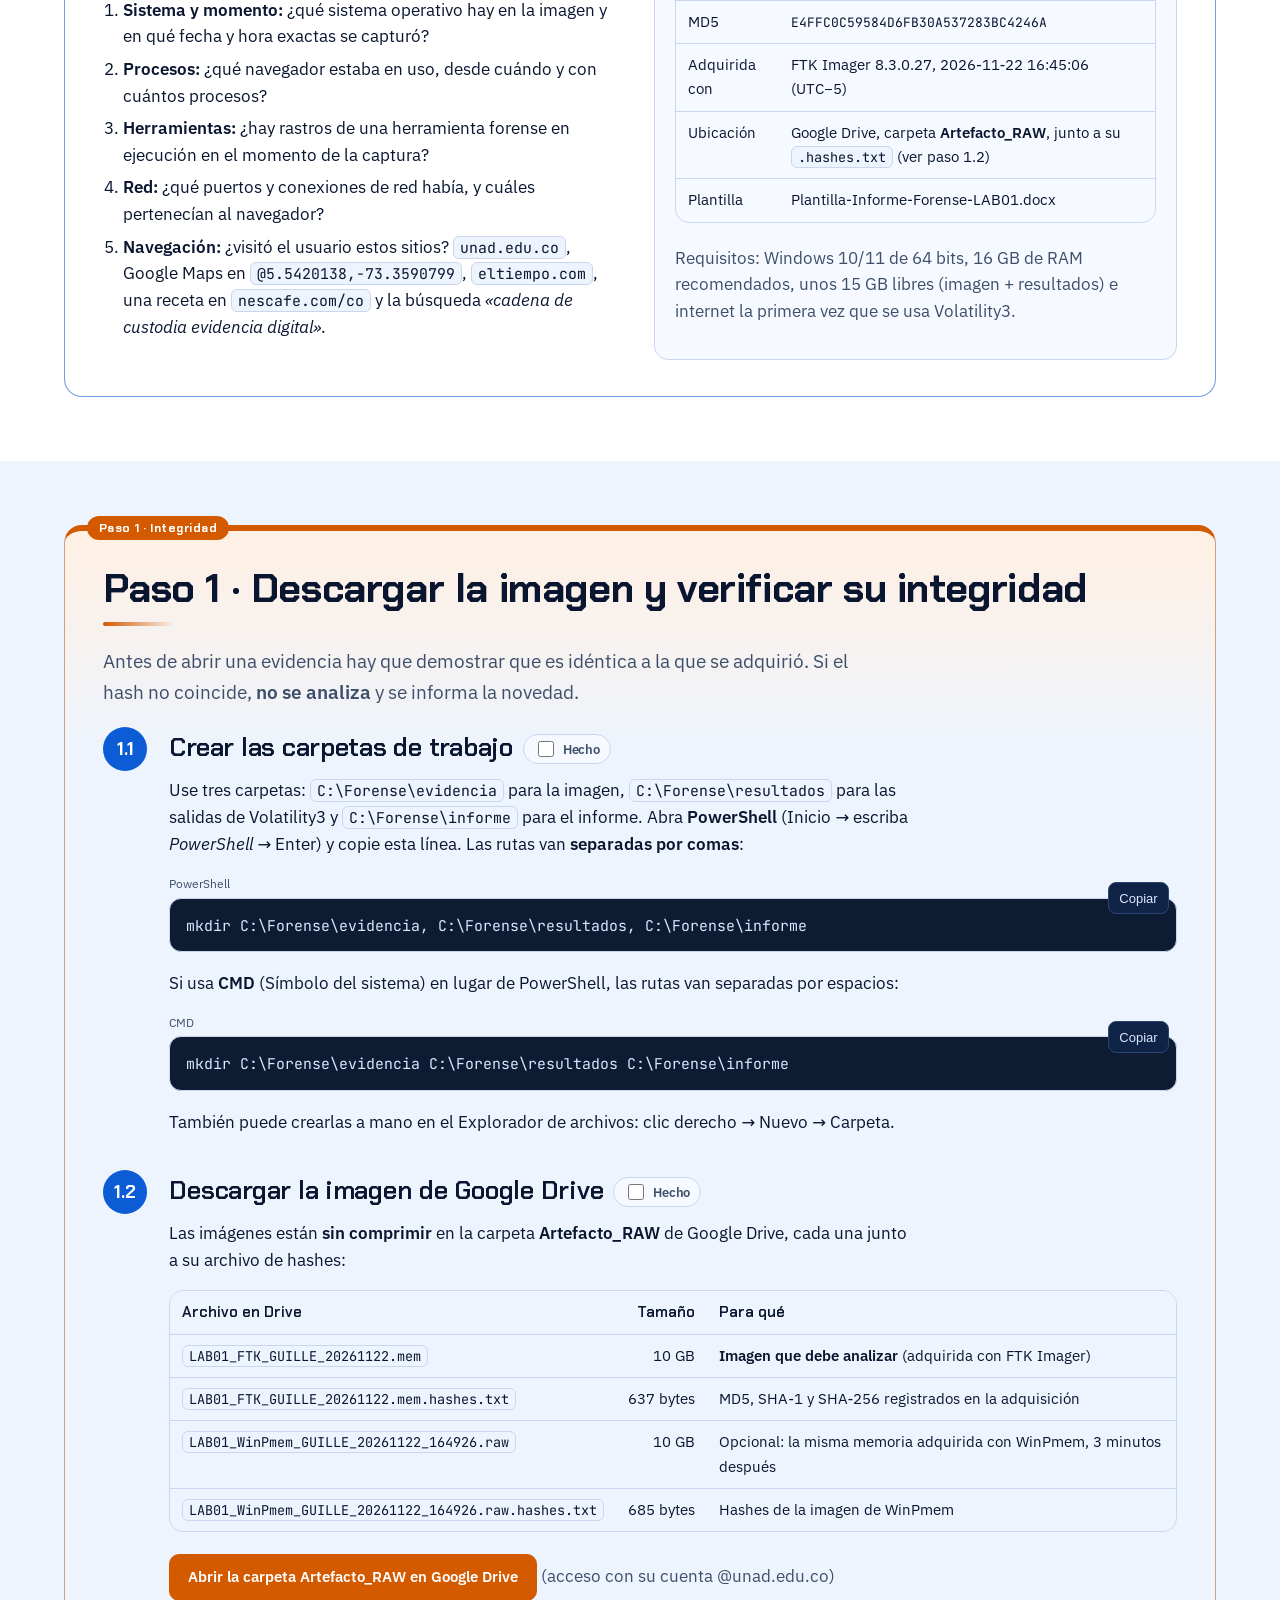
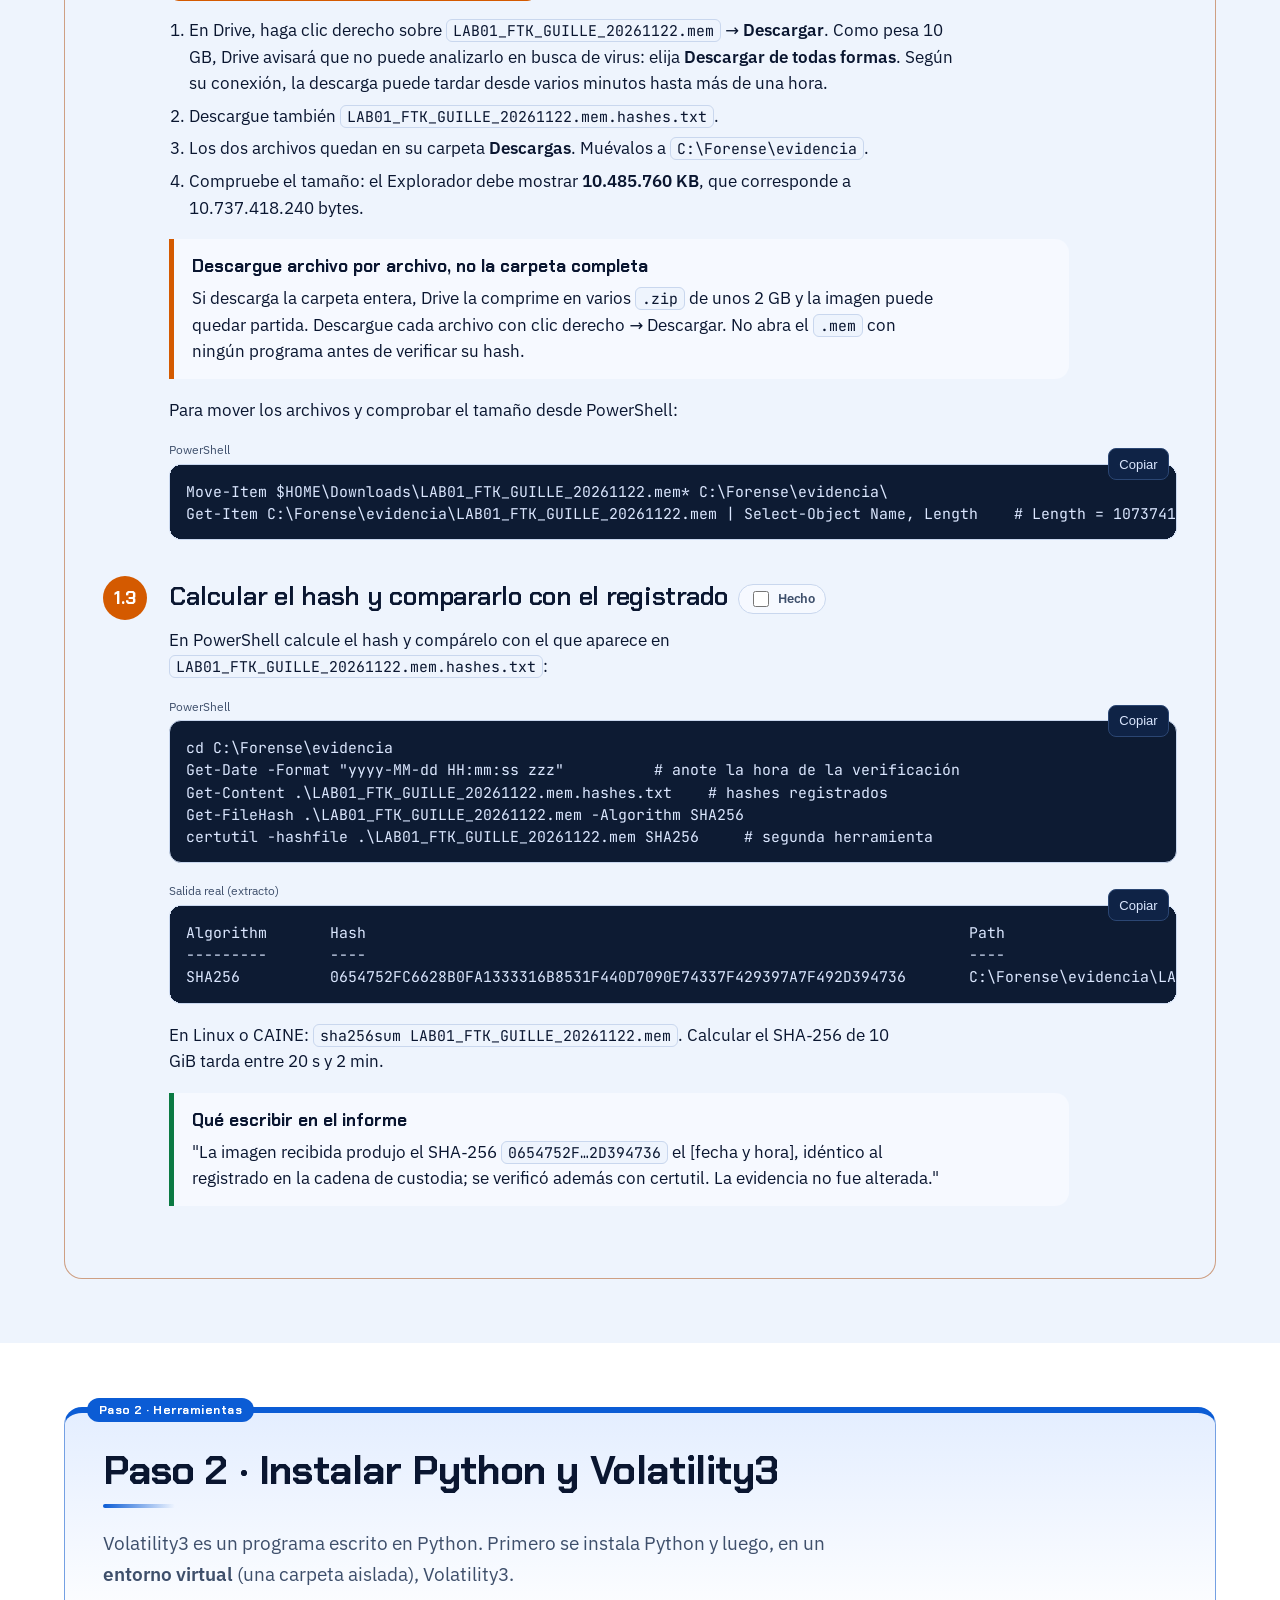
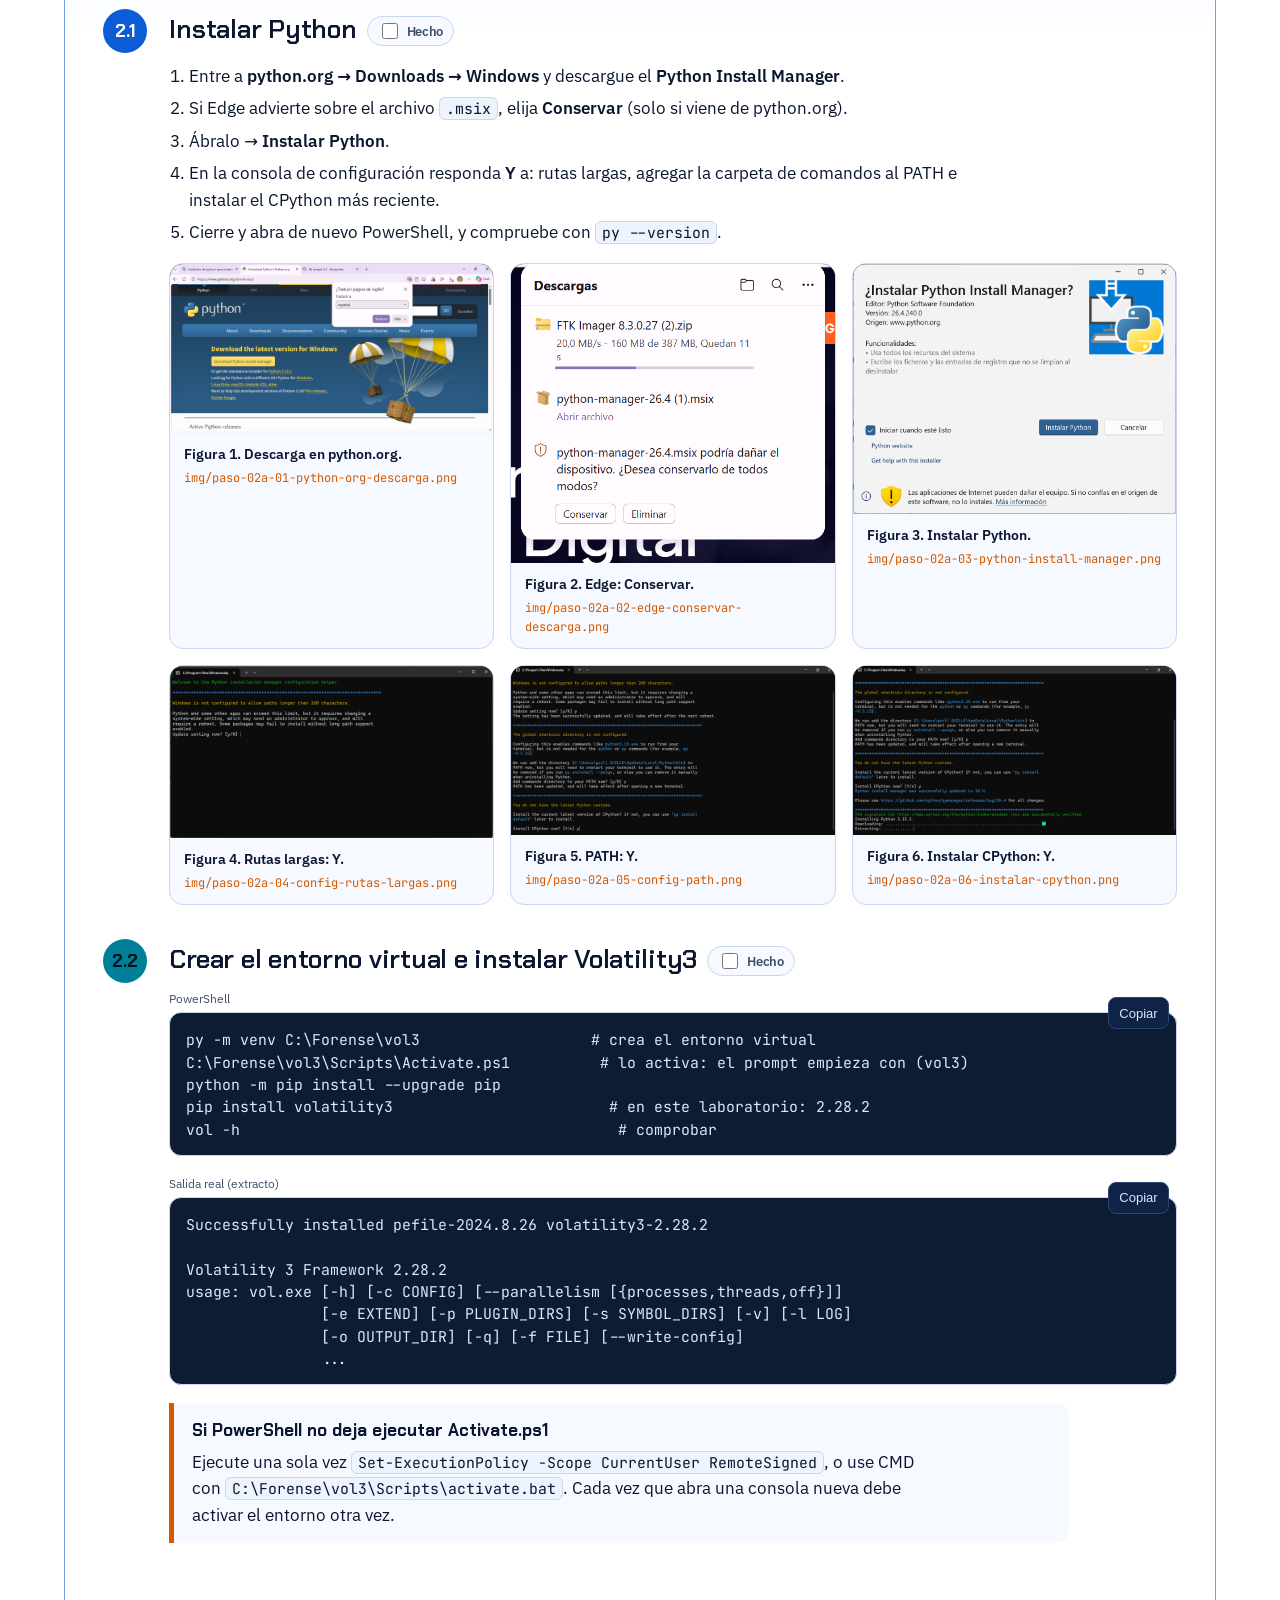
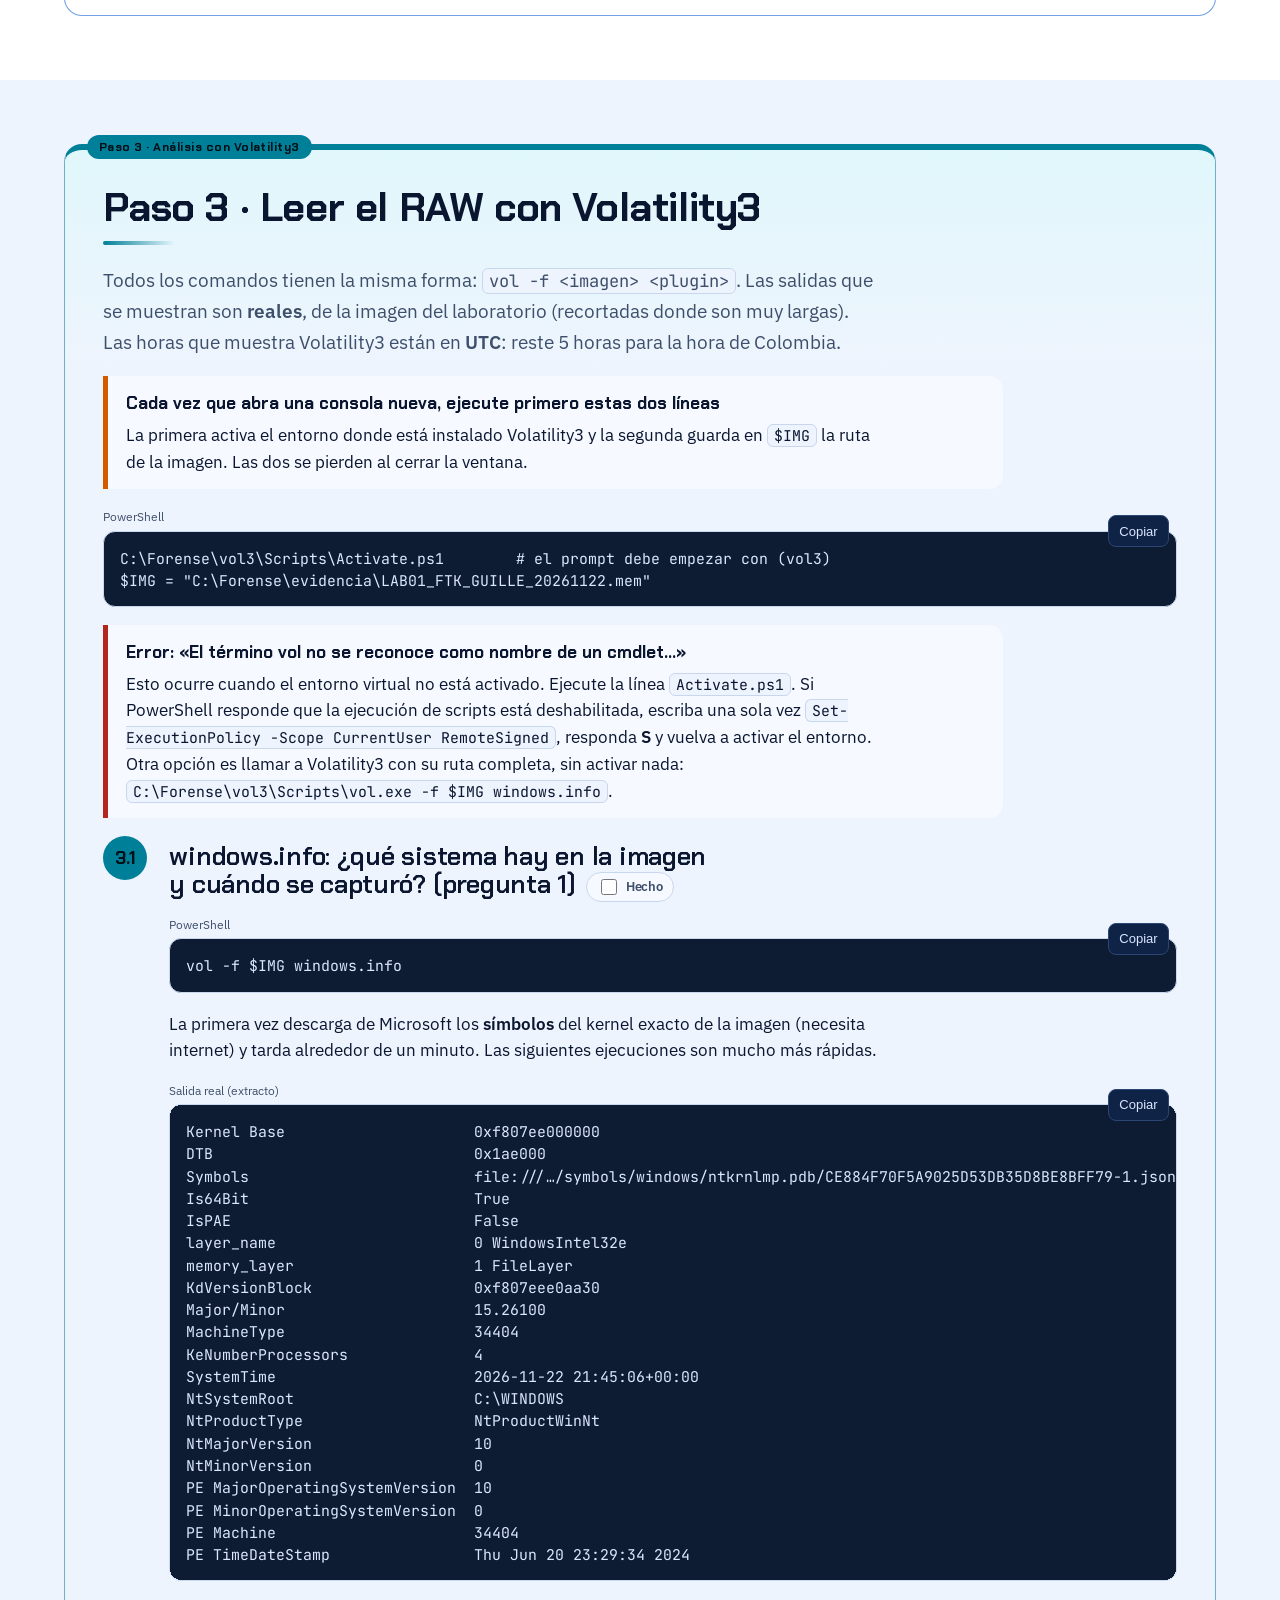
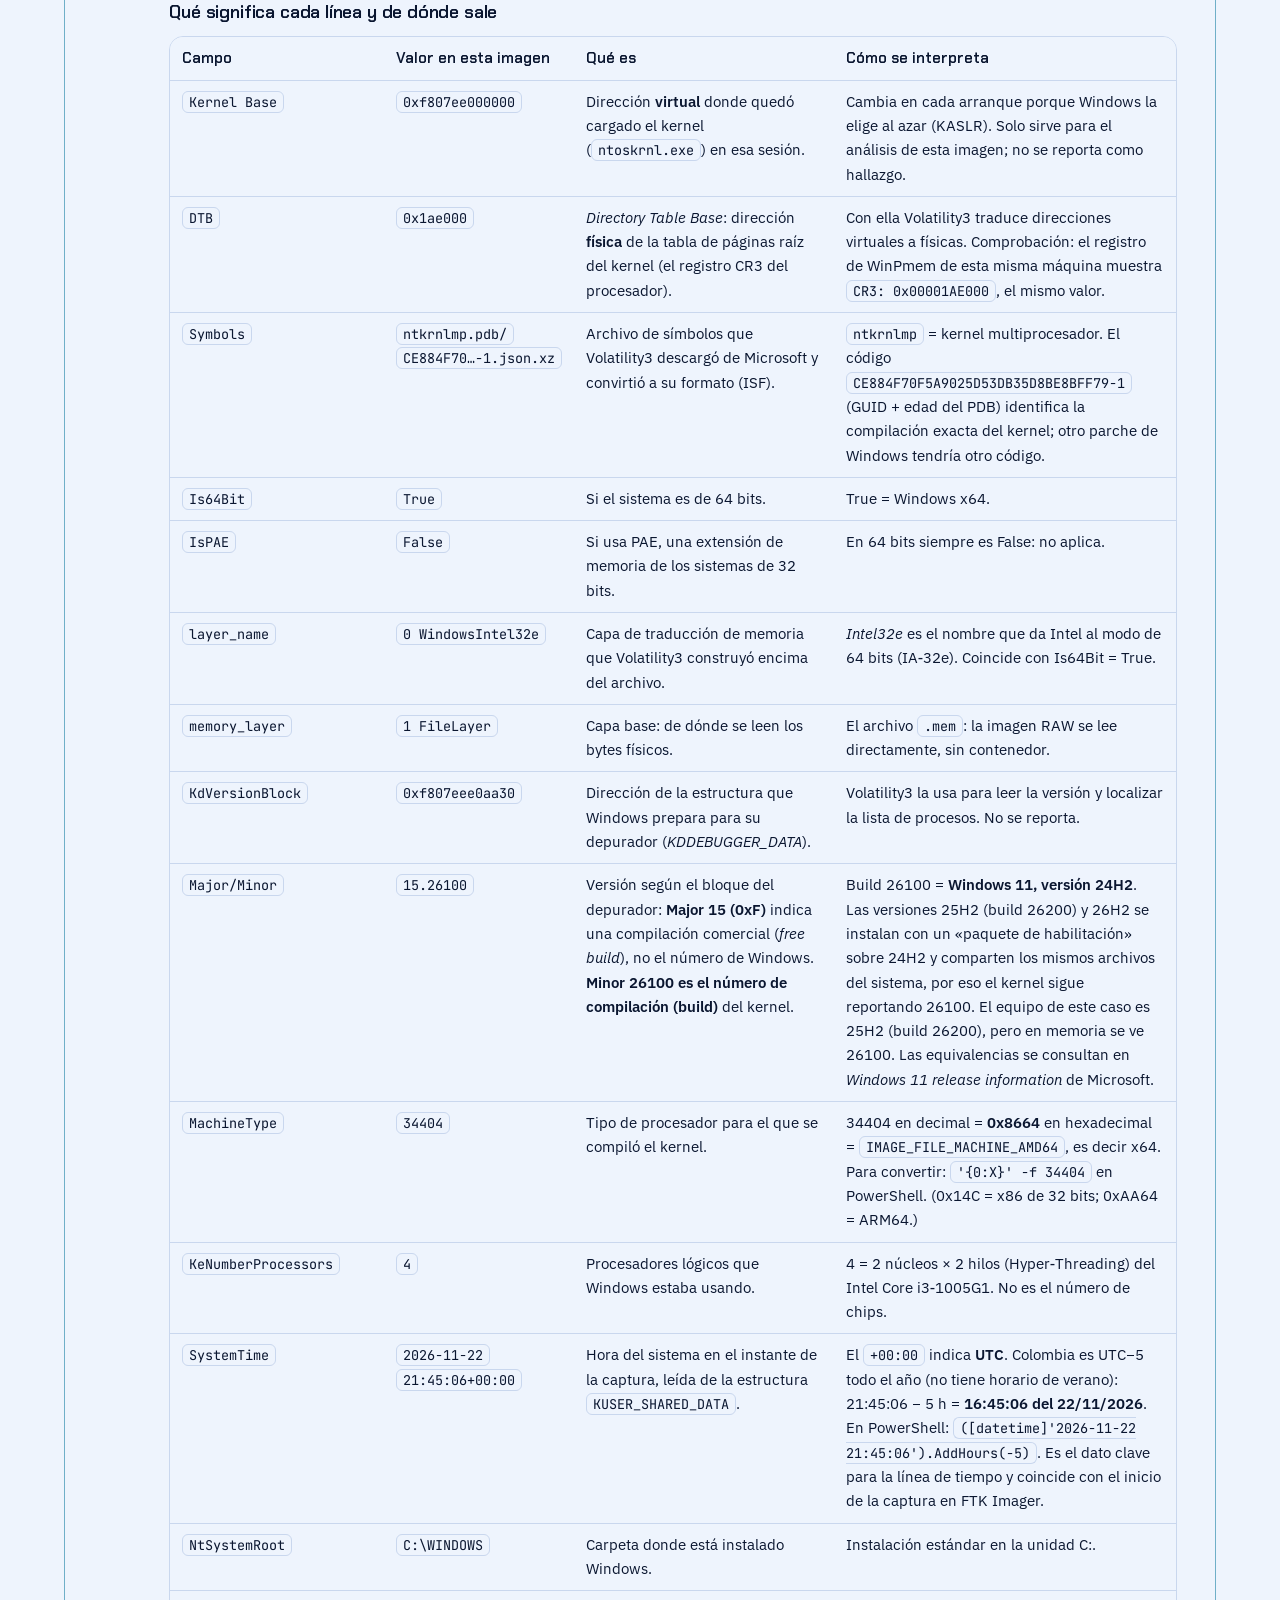
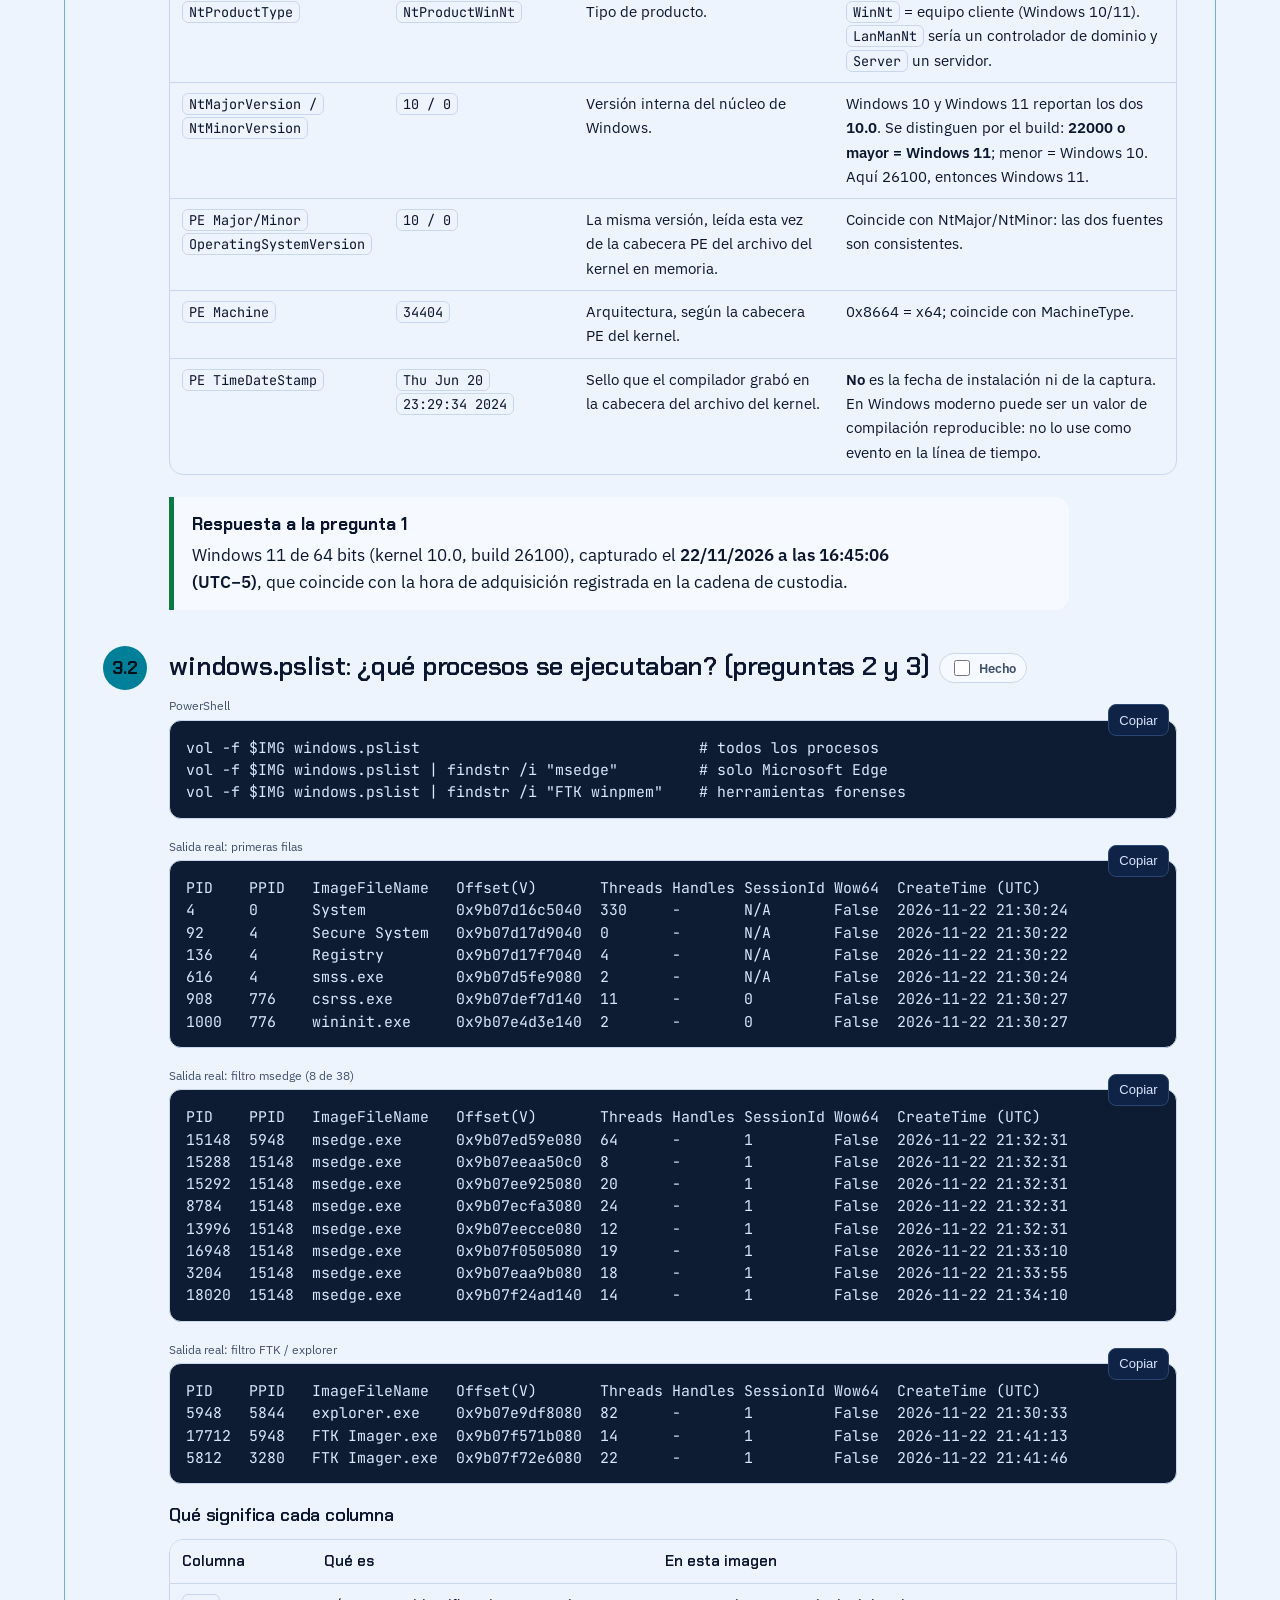
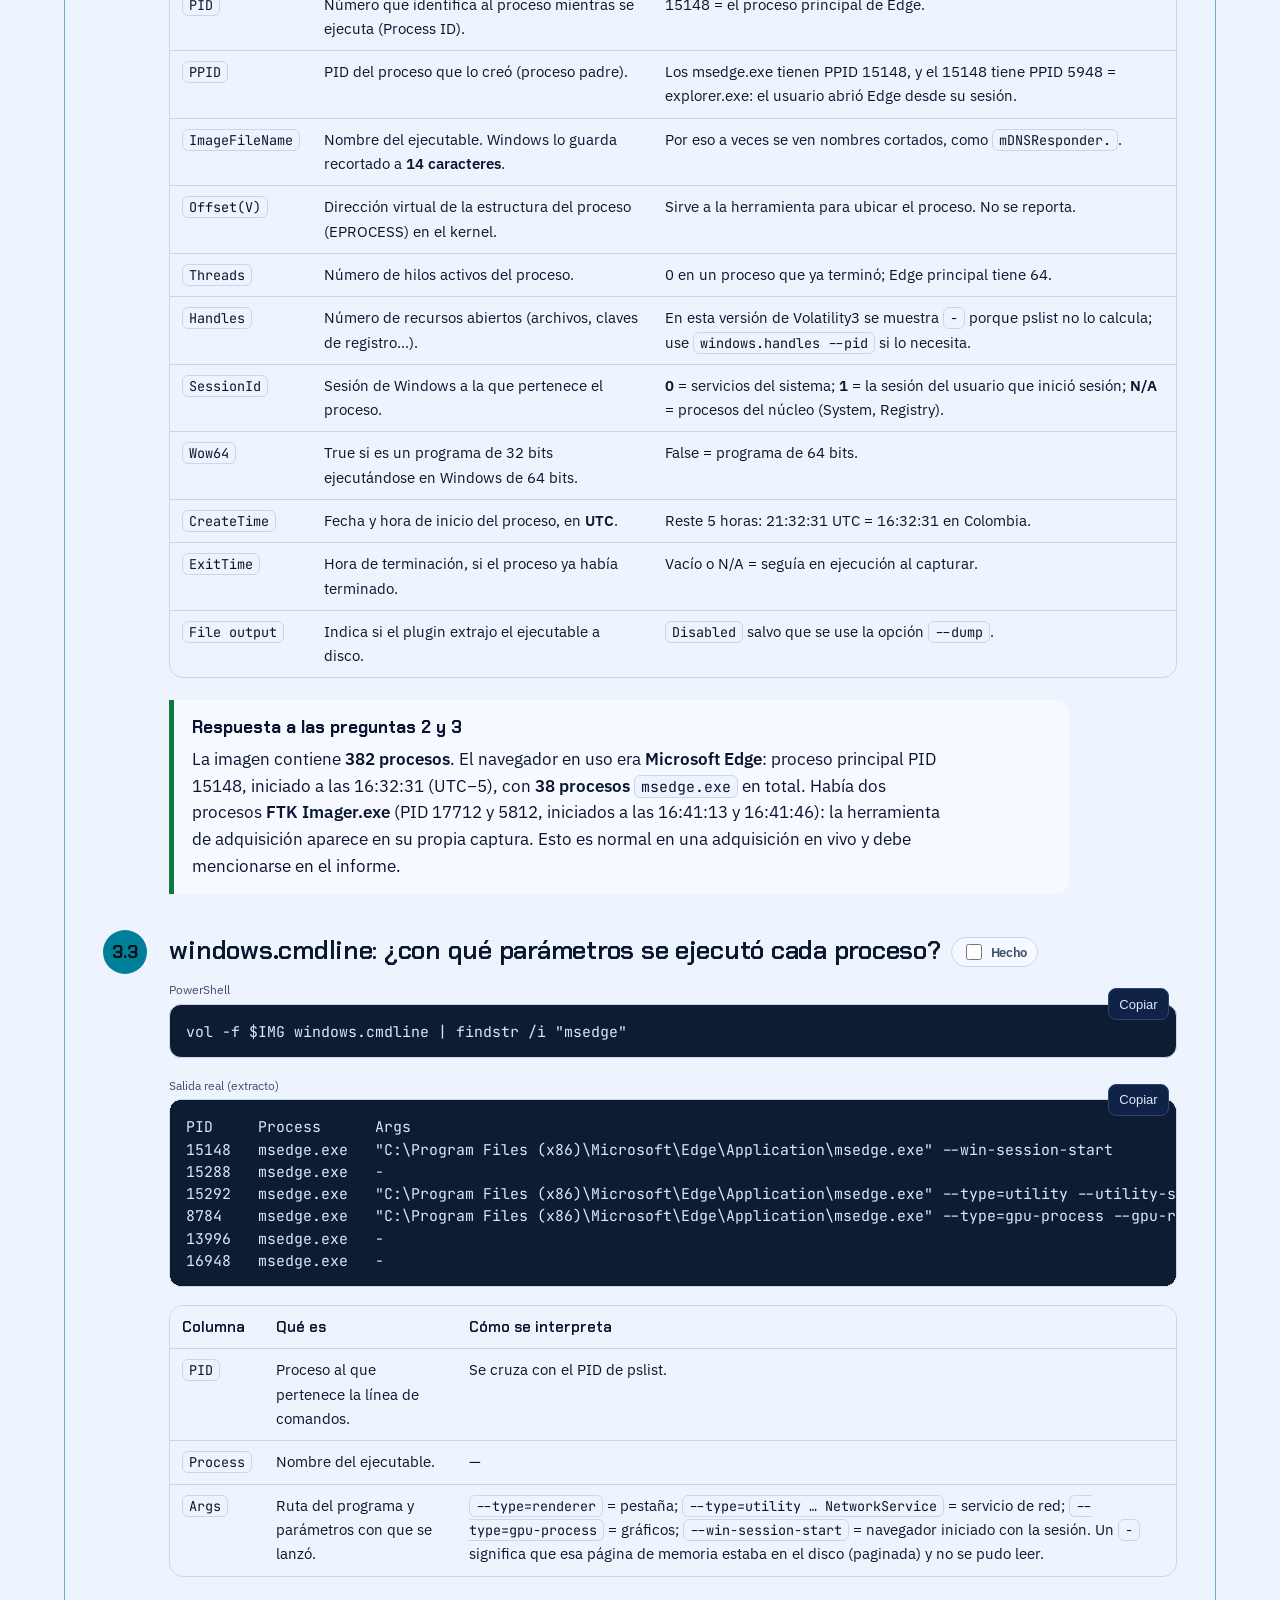
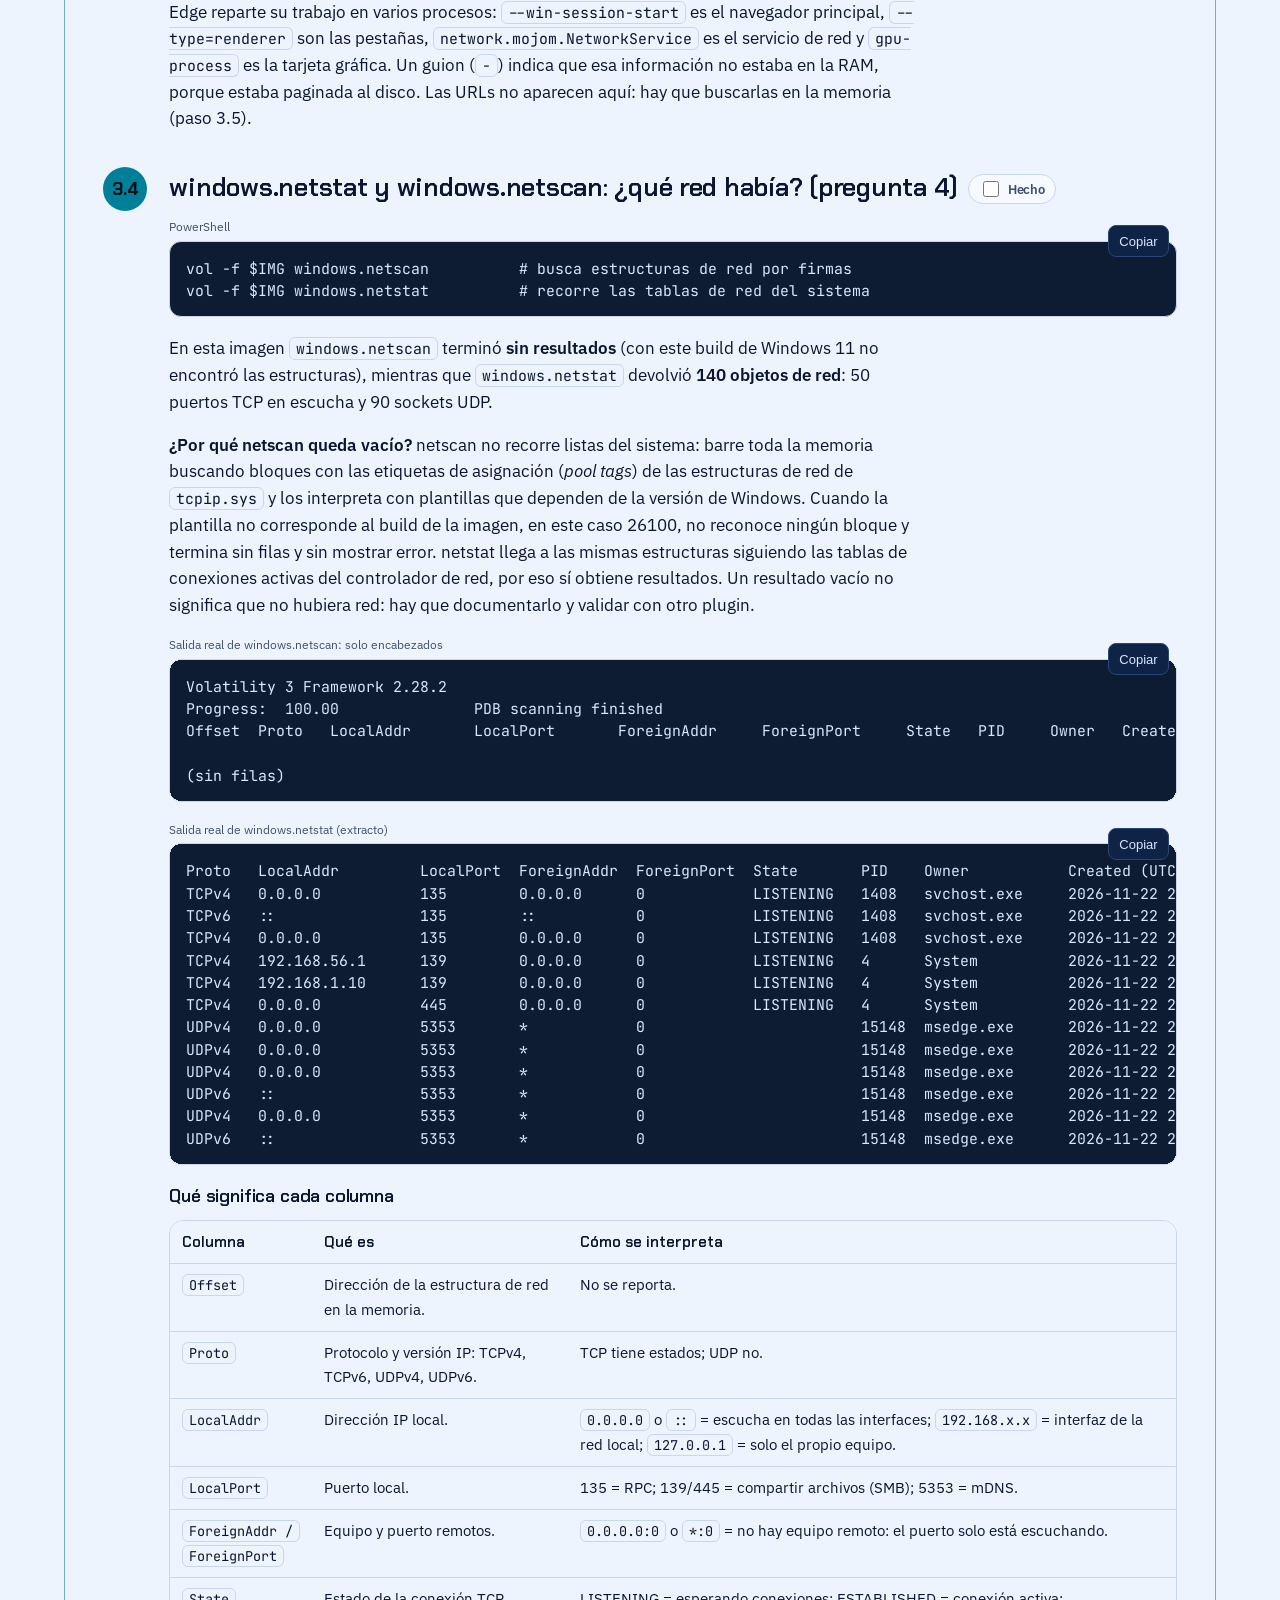
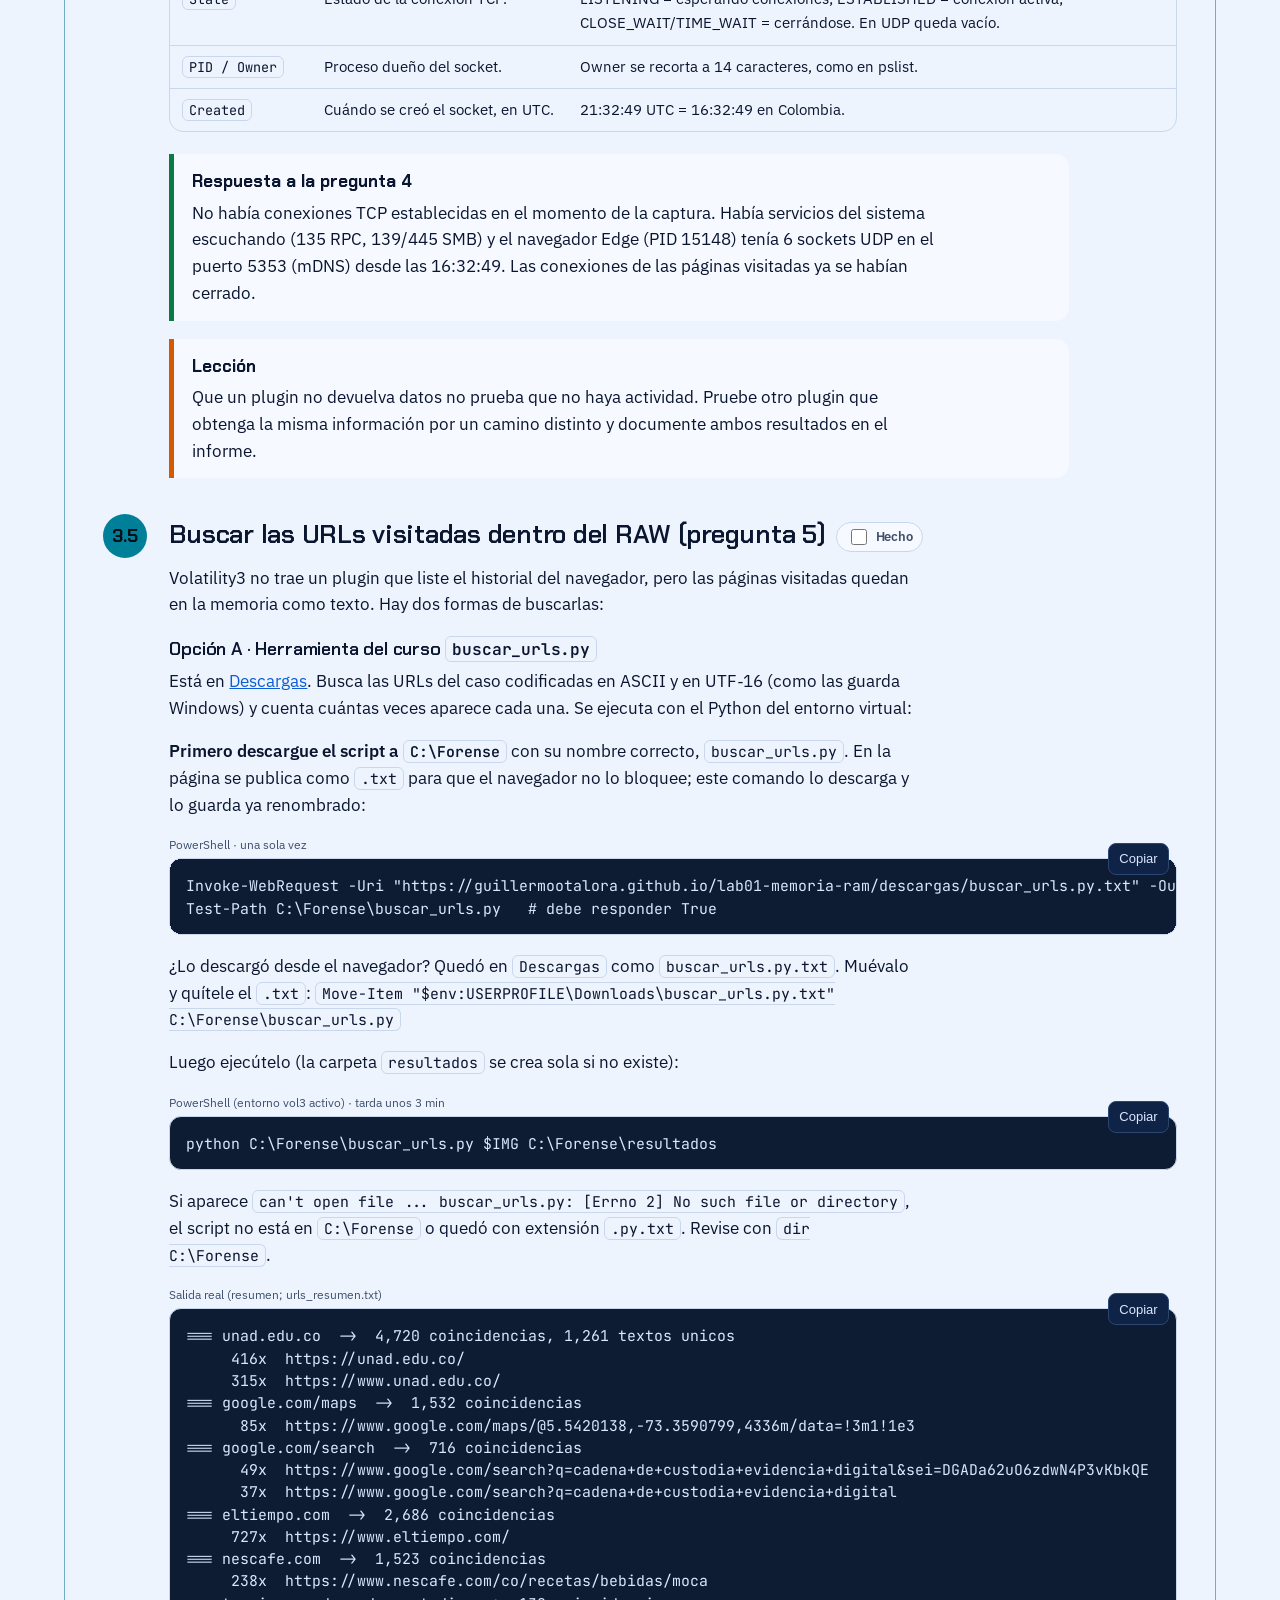
==== commit 25f3b3d9: "Lab01: opción B con instalación de Strings y comando corregido" ====
--- a/index.html
+++ b/index.html
@@ -233,9 +233,11 @@
      727x  https://www.eltiempo.com/
 === nescafe.com  -&gt;  1,523 coincidencias
      238x  https://www.nescafe.com/co/recetas/bebidas/moca
-=== termino: cadena de custodia  -&gt;  130 coincidencias</code></pre></div><h4>Opción B · Strings de Sysinternals + findstr</h4><div class="code"><span class="t">PowerShell</span><pre><code>strings64.exe -n 8 $IMG     &gt; C:\Forense\resultados\strings_ascii.txt
-strings64.exe -n 8 -u $IMG  &gt; C:\Forense\resultados\strings_unicode.txt
-findstr /i &quot;nescafe.com/co/recetas eltiempo.com unad.edu.co cadena+de+custodia&quot; C:\Forense\resultados\strings_*.txt</code></pre></div><div class="bars"><div class="bar "><span>unad.edu.co</span><div class="t"><i style="width:100.00%"></i></div><span class="v">4.720</span></div><div class="bar "><span>eltiempo.com</span><div class="t"><i style="width:56.91%"></i></div><span class="v">2.686</span></div><div class="bar "><span>google.com/maps</span><div class="t"><i style="width:32.46%"></i></div><span class="v">1.532</span></div><div class="bar "><span>nescafe.com</span><div class="t"><i style="width:32.27%"></i></div><span class="v">1.523</span></div><div class="bar "><span>google.com/search</span><div class="t"><i style="width:15.17%"></i></div><span class="v">716</span></div><div class="bar "><span>«cadena de custodia»</span><div class="t"><i style="width:2.75%"></i></div><span class="v">130</span></div></div><div class="call ok"><b>Respuesta a la pregunta 5</b><p>Sí. Las cinco direcciones aparecen en la memoria: la vista de Google Maps exacta (85 veces), la receta <code>nescafe.com/co/recetas/bebidas/moca</code> (238), la búsqueda <i>cadena de custodia evidencia digital</i>, <code>www.eltiempo.com</code> (727) y <code>www.unad.edu.co</code> (315).</p></div><div class="call warn"><b>Para ir más allá: ¿qué proceso tenía la URL?</b><p>Para atribuir la URL a un proceso se vuelca la memoria de ese proceso y se busca allí: <code>vol -f $IMG -o C:\Forense\resultados windows.memmap --pid 15148 --dump</code> y luego <code>findstr</code> sobre el archivo <code>pid.15148.dmp</code>. En este laboratorio las URLs estaban en la memoria de <code>msedge.exe</code> (PID 21492 y 15148). El plugin <code>windows.strings</code> de la versión 2.28.2 tiene un error y no atribuye las cadenas a procesos.</p></div><div class="call bad"><b>Privacidad</b><p>Una imagen de RAM contiene mucho más que el caso: historial, sesiones, cookies y contraseñas. Analice solo lo que pide la solicitud y no copie al informe datos personales ajenos al objeto de la pericia.</p></div></div></div>
+=== termino: cadena de custodia  -&gt;  130 coincidencias</code></pre></div><h4>Qué archivos genera</h4><p>Al terminar, en <code>C:\Forense\resultados</code> quedan dos archivos:</p><div class="scroll"><table class="stack"><thead><tr><th>Archivo</th><th>Qué contiene</th><th>Para qué sirve en el informe</th></tr></thead><tbody><tr><td><code>urls_resumen.txt</code></td><td>Por cada dominio: total de apariciones en la memoria, número de URLs distintas y las 12 más repetidas. Al inicio: nombre y tamaño de la imagen, tiempo de búsqueda y total de coincidencias. Es el mismo texto que se ve en pantalla al final.</td><td>Es el que se lee primero. De aquí salen las URLs y los conteos que responden la pregunta 5.</td></tr><tr><td><code>urls_encontradas.csv</code></td><td>Una fila por cada aparición, con las columnas <code>offset_decimal</code>, <code>offset_hex</code>, <code>codificacion</code> (ASCII o UTF-16LE), <code>dominio</code> y <code>texto</code>. El offset es la posición exacta, en bytes, dentro del RAW.</td><td>Respaldo verificable: cite uno o dos offsets por URL. Cualquier perito puede abrir el RAW en un editor hexadecimal (HxD, FTK Imager) e ir a ese offset para comprobar el hallazgo.</td></tr></tbody></table></div><p class="small">Si su versión del script genera también <code>strings_para_volatility.txt</code>, puede ignorarlo: era para el plugin <code>windows.strings</code>, que en Volatility3 2.28.2 no funciona bien (vea el recuadro «Para ir más allá» al final de este paso). La versión actual de Descargas ya no lo crea.</p><h4>Opción B · Strings de Sysinternals + findstr</h4><p>Es la alternativa con herramientas estándar de Microsoft. <b>Es opcional</b>: si ya hizo la opción A, puede saltarla. <code>Strings</code> no viene con Windows, así que primero hay que descargarlo de Sysinternals (sitio oficial de Microsoft):</p><div class="code"><span class="t">PowerShell · una sola vez</span><pre><code>Invoke-WebRequest -Uri &quot;https://download.sysinternals.com/files/Strings.zip&quot; -OutFile &quot;C:\Forense\Strings.zip&quot;
+Expand-Archive C:\Forense\Strings.zip -DestinationPath C:\Forense\strings -Force
+Test-Path C:\Forense\strings\strings64.exe   # debe responder True</code></pre></div><p>Luego se extraen las cadenas del RAW y se filtran las del caso en un solo paso:</p><div class="code"><span class="t">PowerShell (entorno vol3 activo) · tarda varios minutos</span><pre><code>cmd /c &quot;C:\Forense\strings\strings64.exe -accepteula -nobanner -n 8 -o $IMG | findstr /i &quot;&quot;nescafe.com/co/recetas eltiempo.com unad.edu.co cadena+de+custodia&quot;&quot; &gt; C:\Forense\resultados\strings_urls.txt&quot;
+(Get-Content C:\Forense\resultados\strings_urls.txt).Count   # cuántas líneas encontró
+Get-Content C:\Forense\resultados\strings_urls.txt -TotalCount 20</code></pre></div><div class="scroll"><table class="stack"><thead><tr><th>Parte del comando</th><th>Qué hace</th></tr></thead><tbody><tr><td><code>-accepteula</code></td><td>Acepta la licencia de Sysinternals; sin esto, la primera vez abre una ventana y se queda esperando.</td></tr><tr><td><code>-nobanner</code></td><td>Quita el encabezado de copyright de la salida.</td></tr><tr><td><code>-n 8</code></td><td>Solo cadenas de 8 caracteres o más (menos ruido).</td></tr><tr><td><code>-o</code></td><td>Antepone a cada cadena su <b>offset</b> en el RAW, igual que la columna <code>offset_decimal</code> de la opción A.</td></tr><tr><td>(sin <code>-a</code> ni <code>-u</code>)</td><td>Busca ASCII y Unicode a la vez, que es lo predeterminado. <code>-a</code> sería solo ASCII y <code>-u</code> solo Unicode.</td></tr><tr><td><code>| findstr /i "…"</code></td><td>Deja solo las líneas que contienen alguna de las palabras, sin distinguir mayúsculas. Las palabras separadas por espacio se buscan como alternativas (una u otra).</td></tr><tr><td><code>cmd /c "…"</code></td><td>Ejecuta la cadena en CMD. Así el archivo queda en texto normal y es mucho más rápido que pasar gigabytes por la tubería de PowerShell. Las comillas dobles duplicadas (<code>""</code>) son las comillas de <code>findstr</code> dentro de la cadena.</td></tr></tbody></table></div><p class="small">No redirija la salida completa de <code>strings64</code> a un archivo con <code>&gt;</code> desde Windows PowerShell 5.1: lo guarda en UTF‑16, ocupa varios GB y <code>findstr</code> no encuentra nada en ese formato. El error <i>«strings64.exe no se reconoce…»</i> significa que no se descargó o que falta la ruta completa <code>C:\Forense\strings\</code>.</p><div class="bars"><div class="bar "><span>unad.edu.co</span><div class="t"><i style="width:100.00%"></i></div><span class="v">4.720</span></div><div class="bar "><span>eltiempo.com</span><div class="t"><i style="width:56.91%"></i></div><span class="v">2.686</span></div><div class="bar "><span>google.com/maps</span><div class="t"><i style="width:32.46%"></i></div><span class="v">1.532</span></div><div class="bar "><span>nescafe.com</span><div class="t"><i style="width:32.27%"></i></div><span class="v">1.523</span></div><div class="bar "><span>google.com/search</span><div class="t"><i style="width:15.17%"></i></div><span class="v">716</span></div><div class="bar "><span>«cadena de custodia»</span><div class="t"><i style="width:2.75%"></i></div><span class="v">130</span></div></div><div class="call ok"><b>Respuesta a la pregunta 5</b><p>Sí. Las cinco direcciones aparecen en la memoria: la vista de Google Maps exacta (85 veces), la receta <code>nescafe.com/co/recetas/bebidas/moca</code> (238), la búsqueda <i>cadena de custodia evidencia digital</i>, <code>www.eltiempo.com</code> (727) y <code>www.unad.edu.co</code> (315).</p></div><div class="call warn"><b>Para ir más allá: ¿qué proceso tenía la URL?</b><p>Para atribuir la URL a un proceso se vuelca la memoria de ese proceso y se busca allí: <code>vol -f $IMG -o C:\Forense\resultados windows.memmap --pid 15148 --dump</code> y luego <code>findstr</code> sobre el archivo <code>pid.15148.dmp</code>. En este laboratorio las URLs estaban en la memoria de <code>msedge.exe</code> (PID 21492 y 15148). El plugin <code>windows.strings</code> de la versión 2.28.2 tiene un error y no atribuye las cadenas a procesos.</p></div><div class="call bad"><b>Privacidad</b><p>Una imagen de RAM contiene mucho más que el caso: historial, sesiones, cookies y contraseñas. Analice solo lo que pide la solicitud y no copie al informe datos personales ajenos al objeto de la pericia.</p></div></div></div>
 </div></section>
 
 <section class="band" id="resultados"><div class="wrap frame t-cyan" data-label="Paso 4 · Anexos">
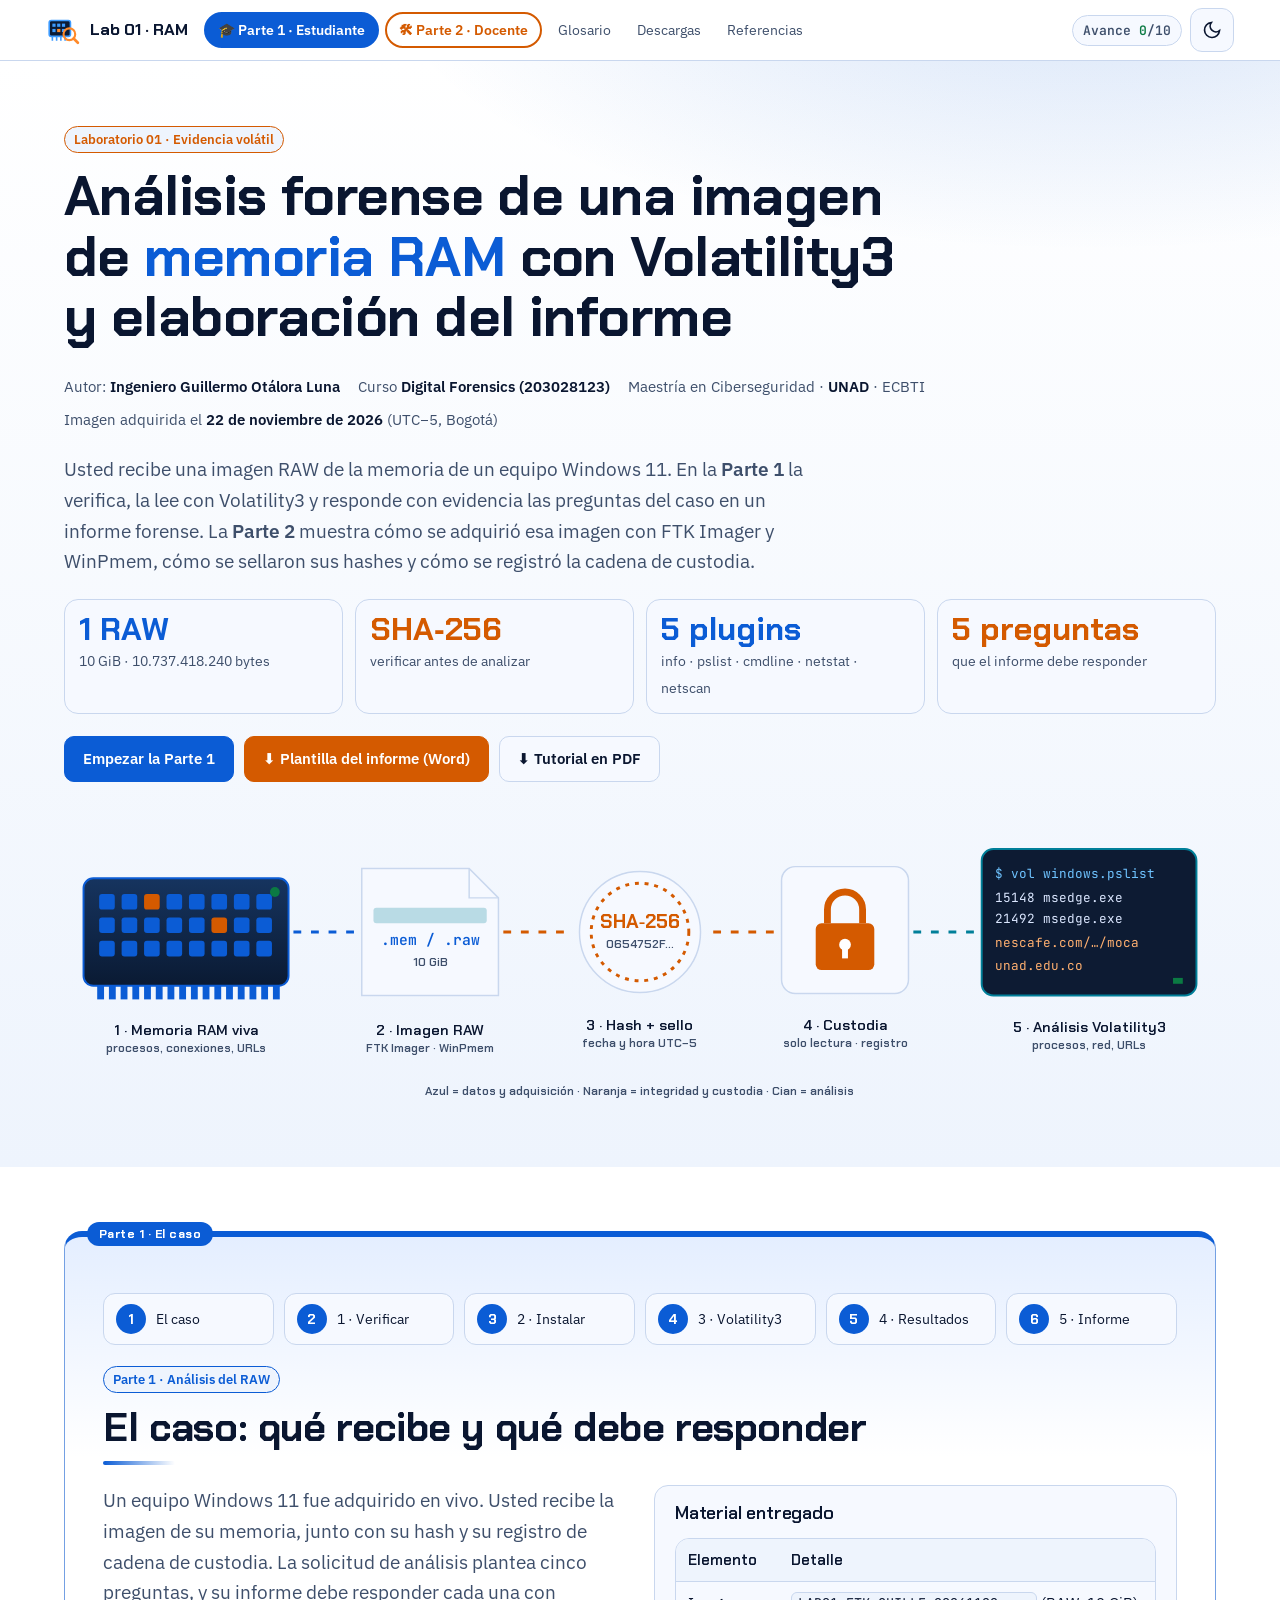
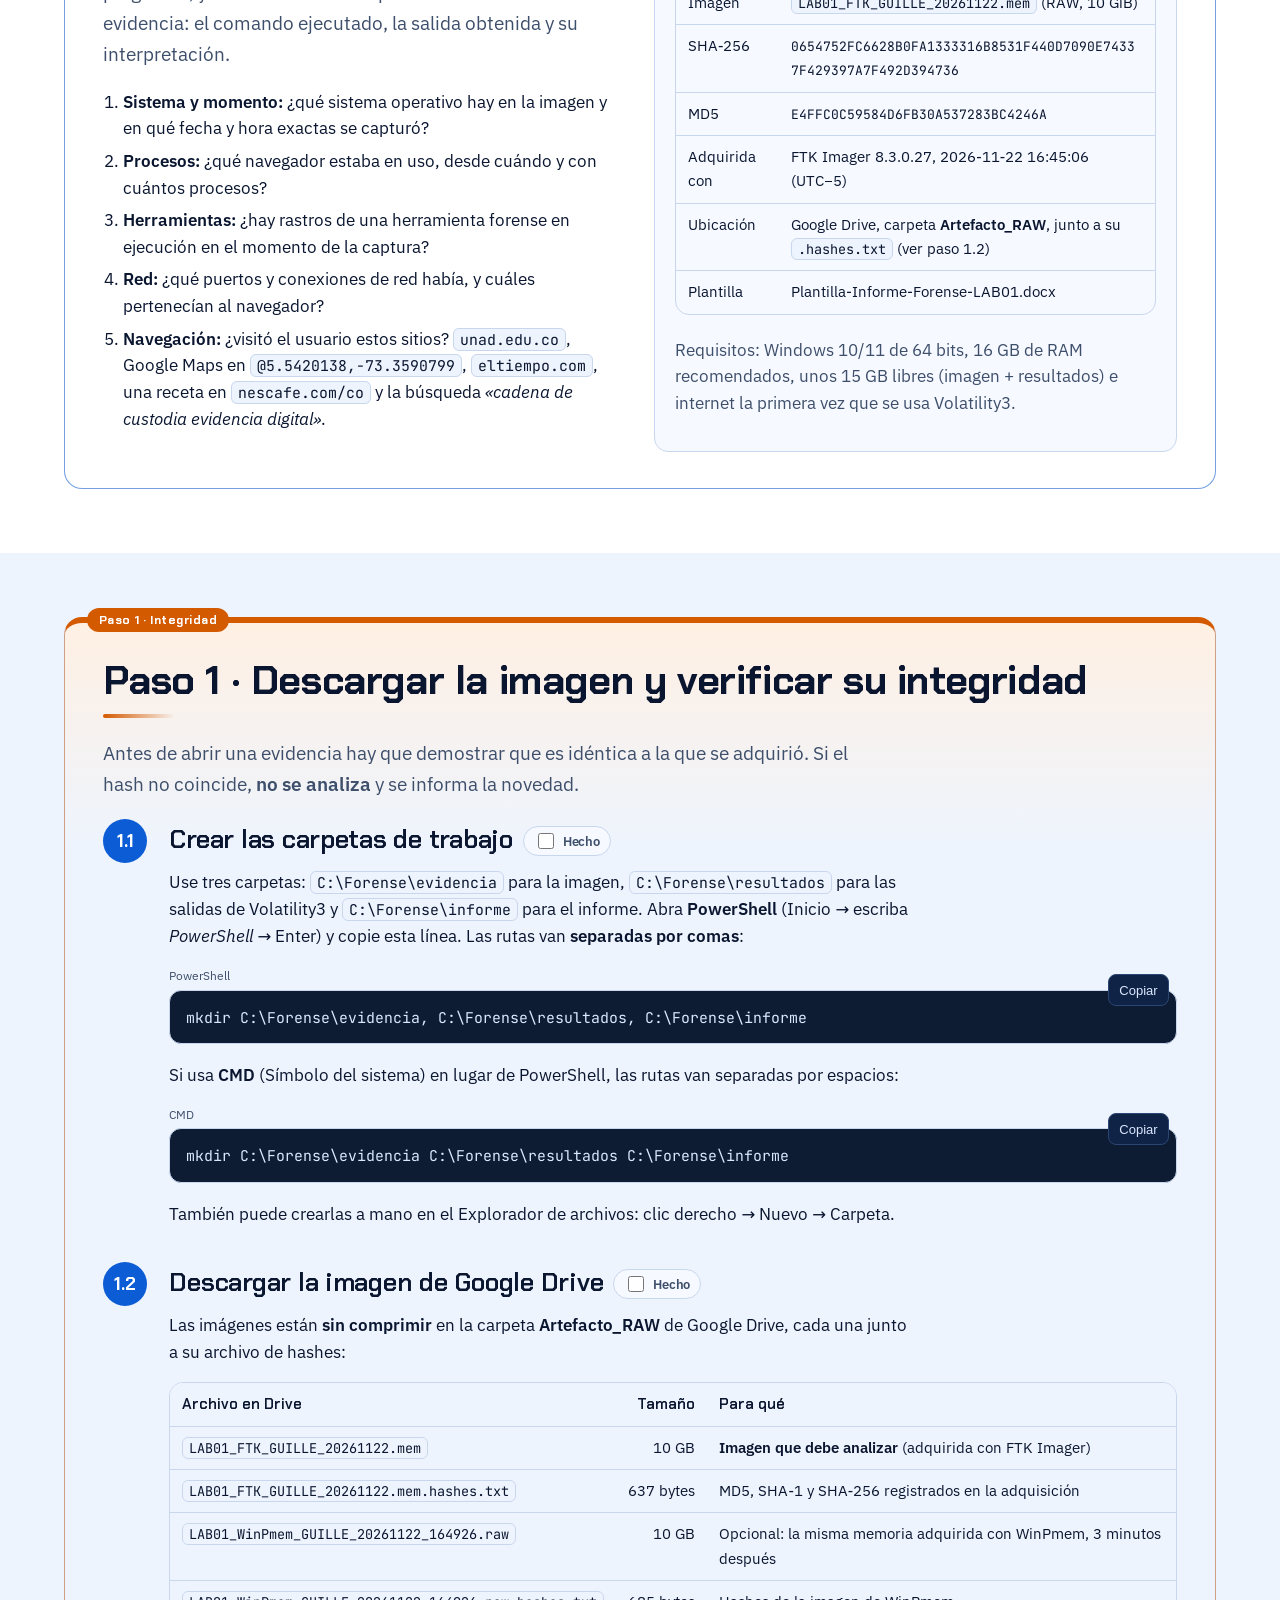
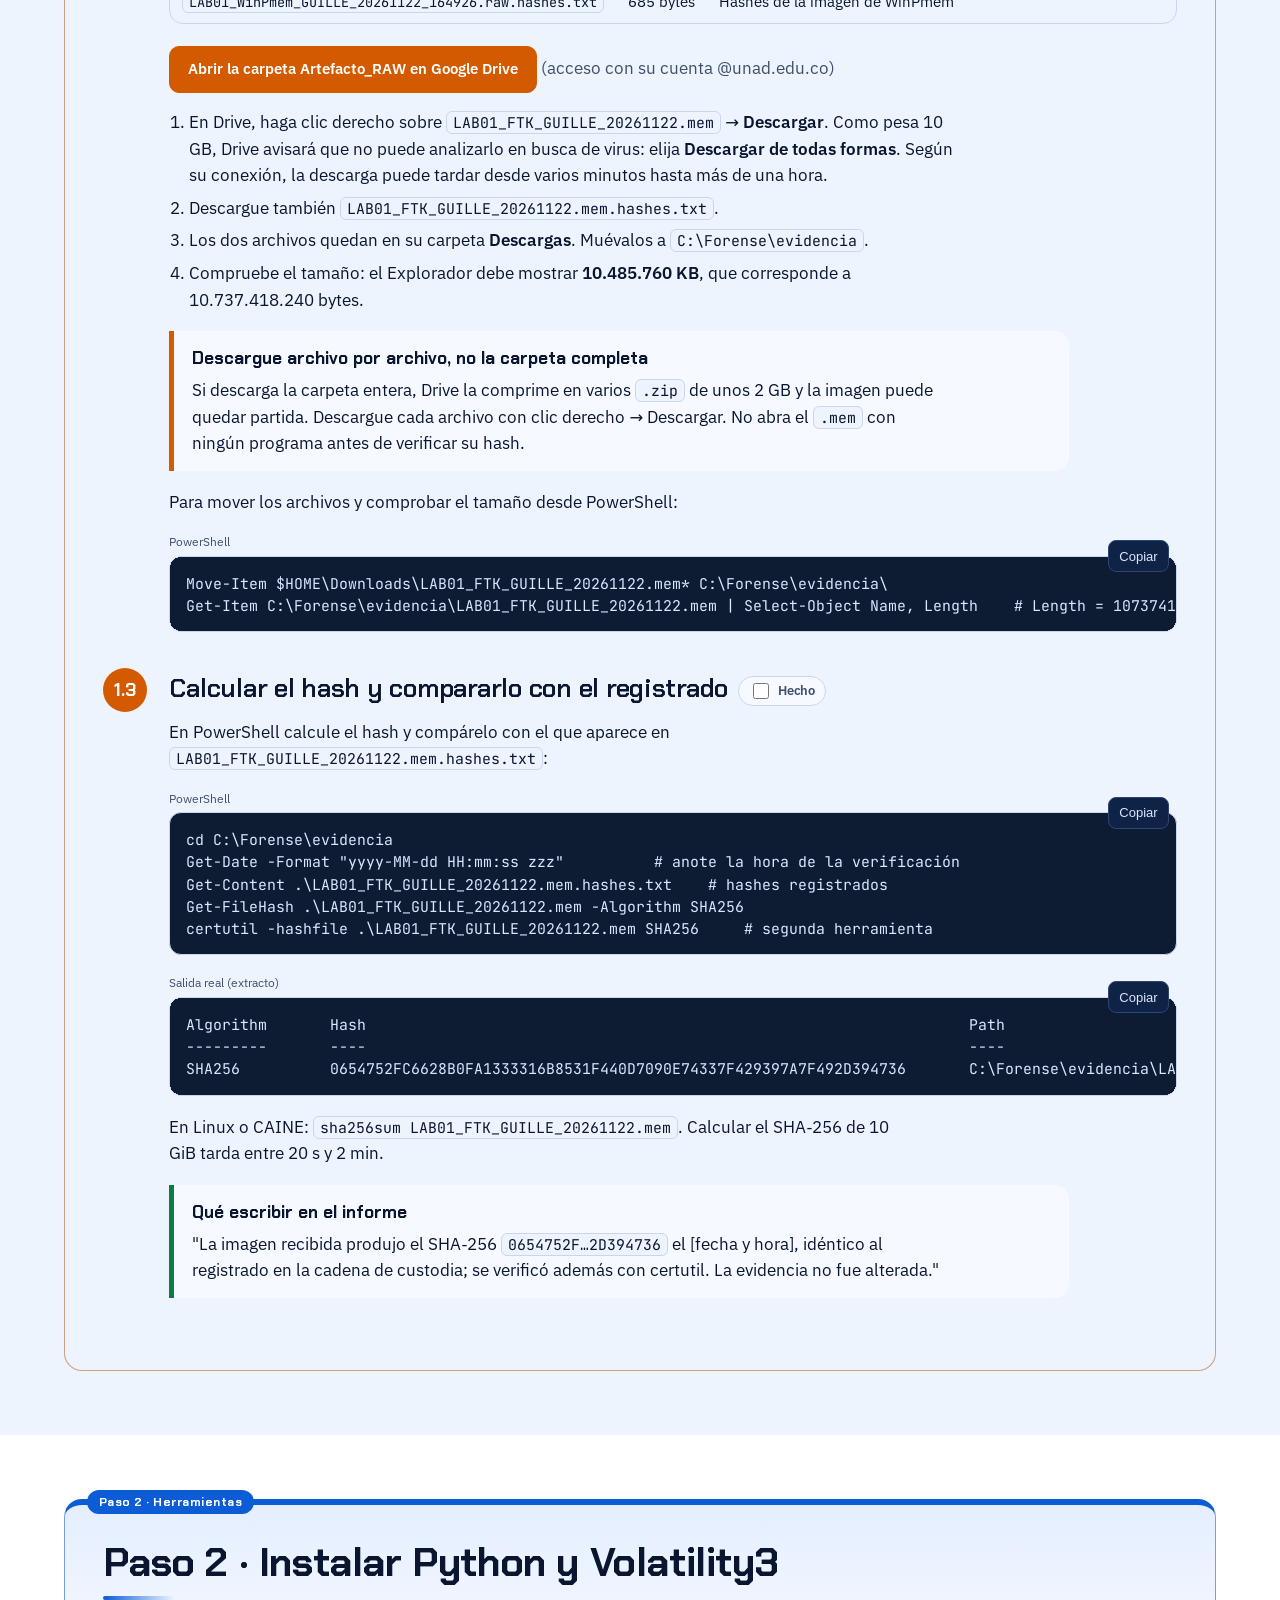
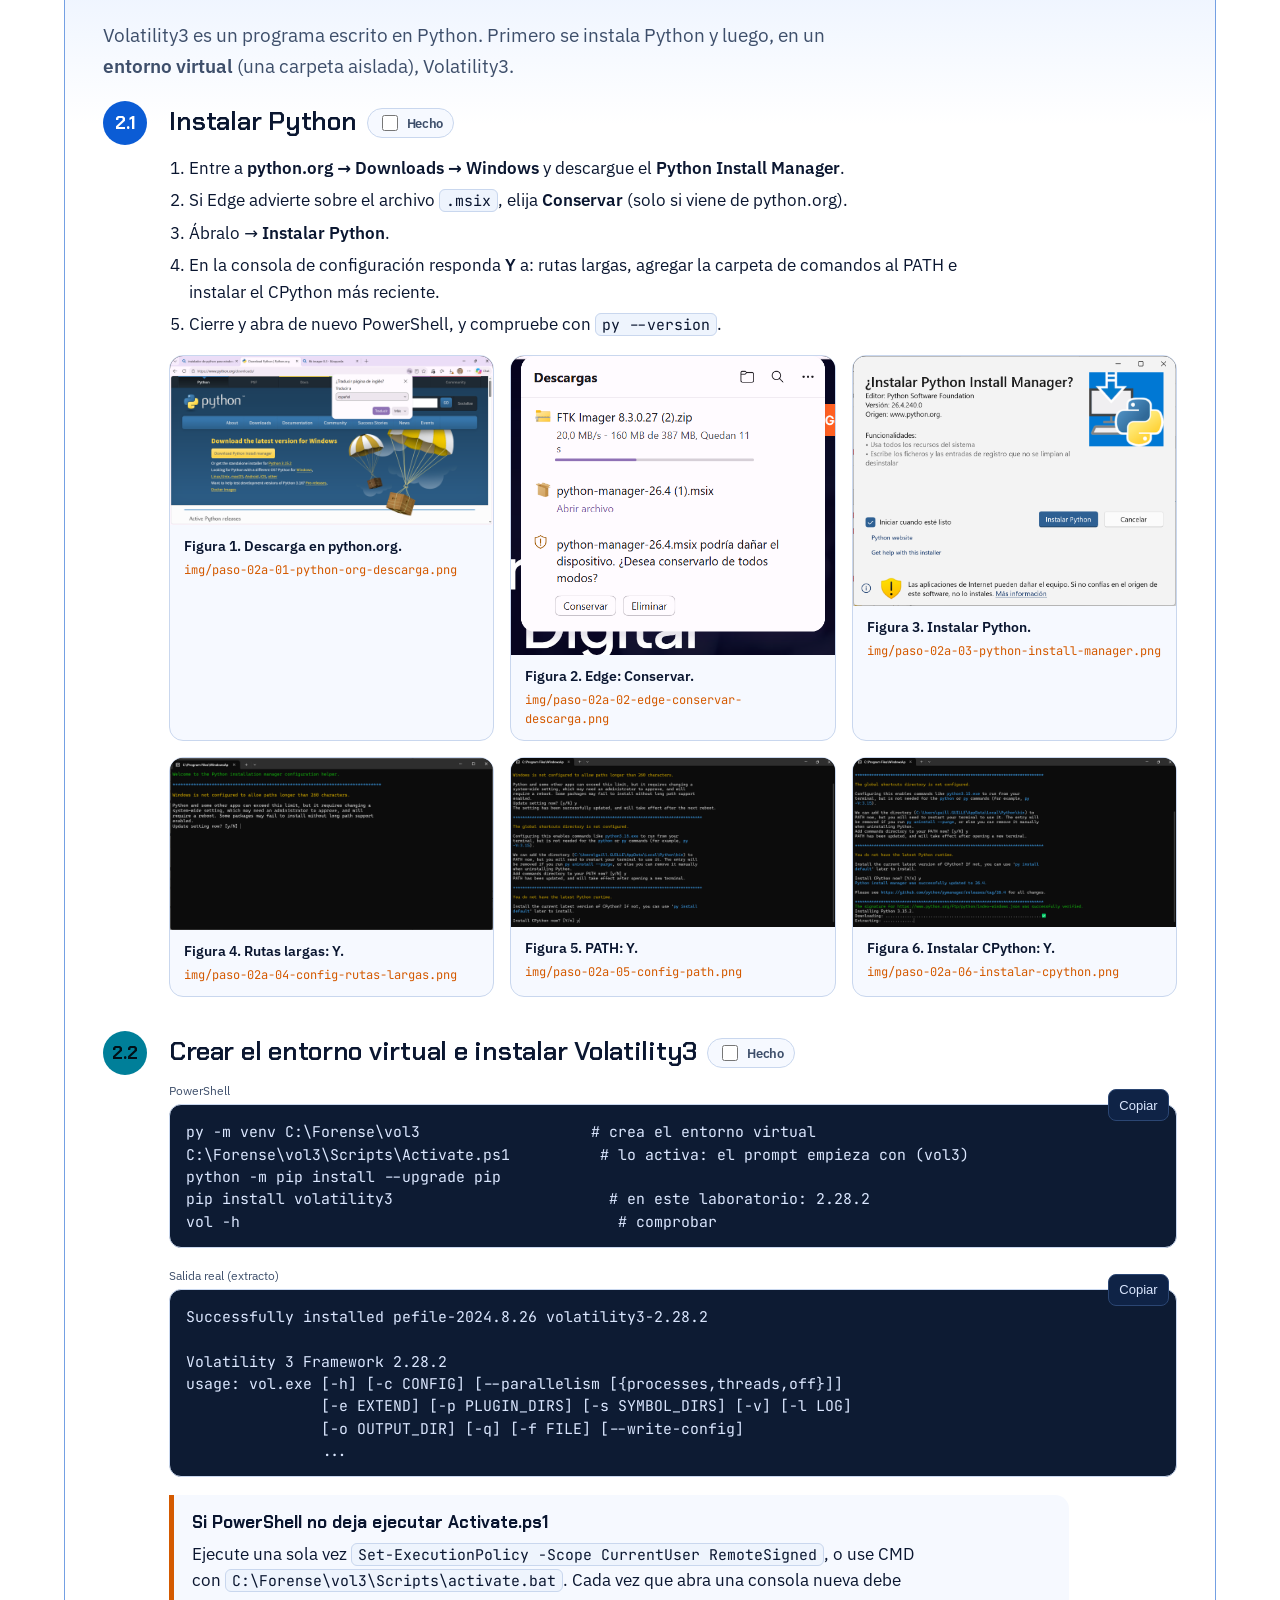
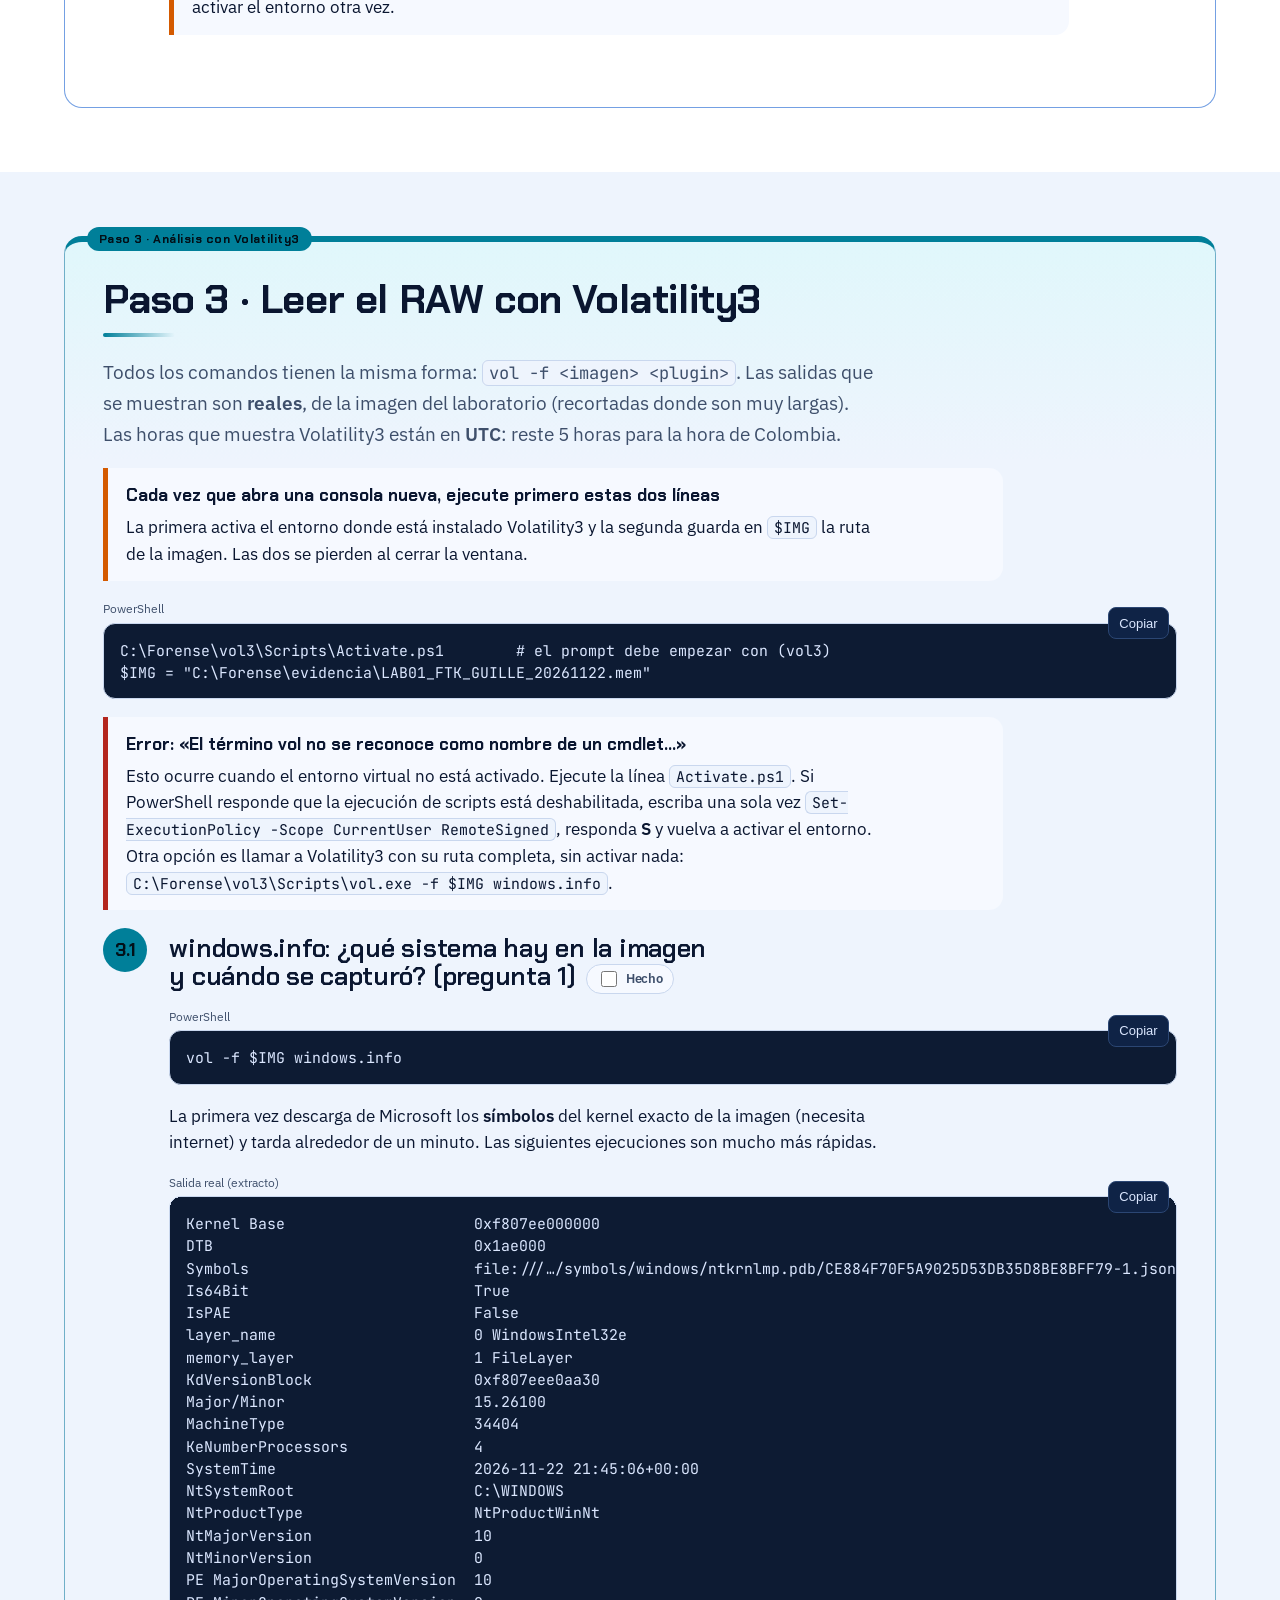
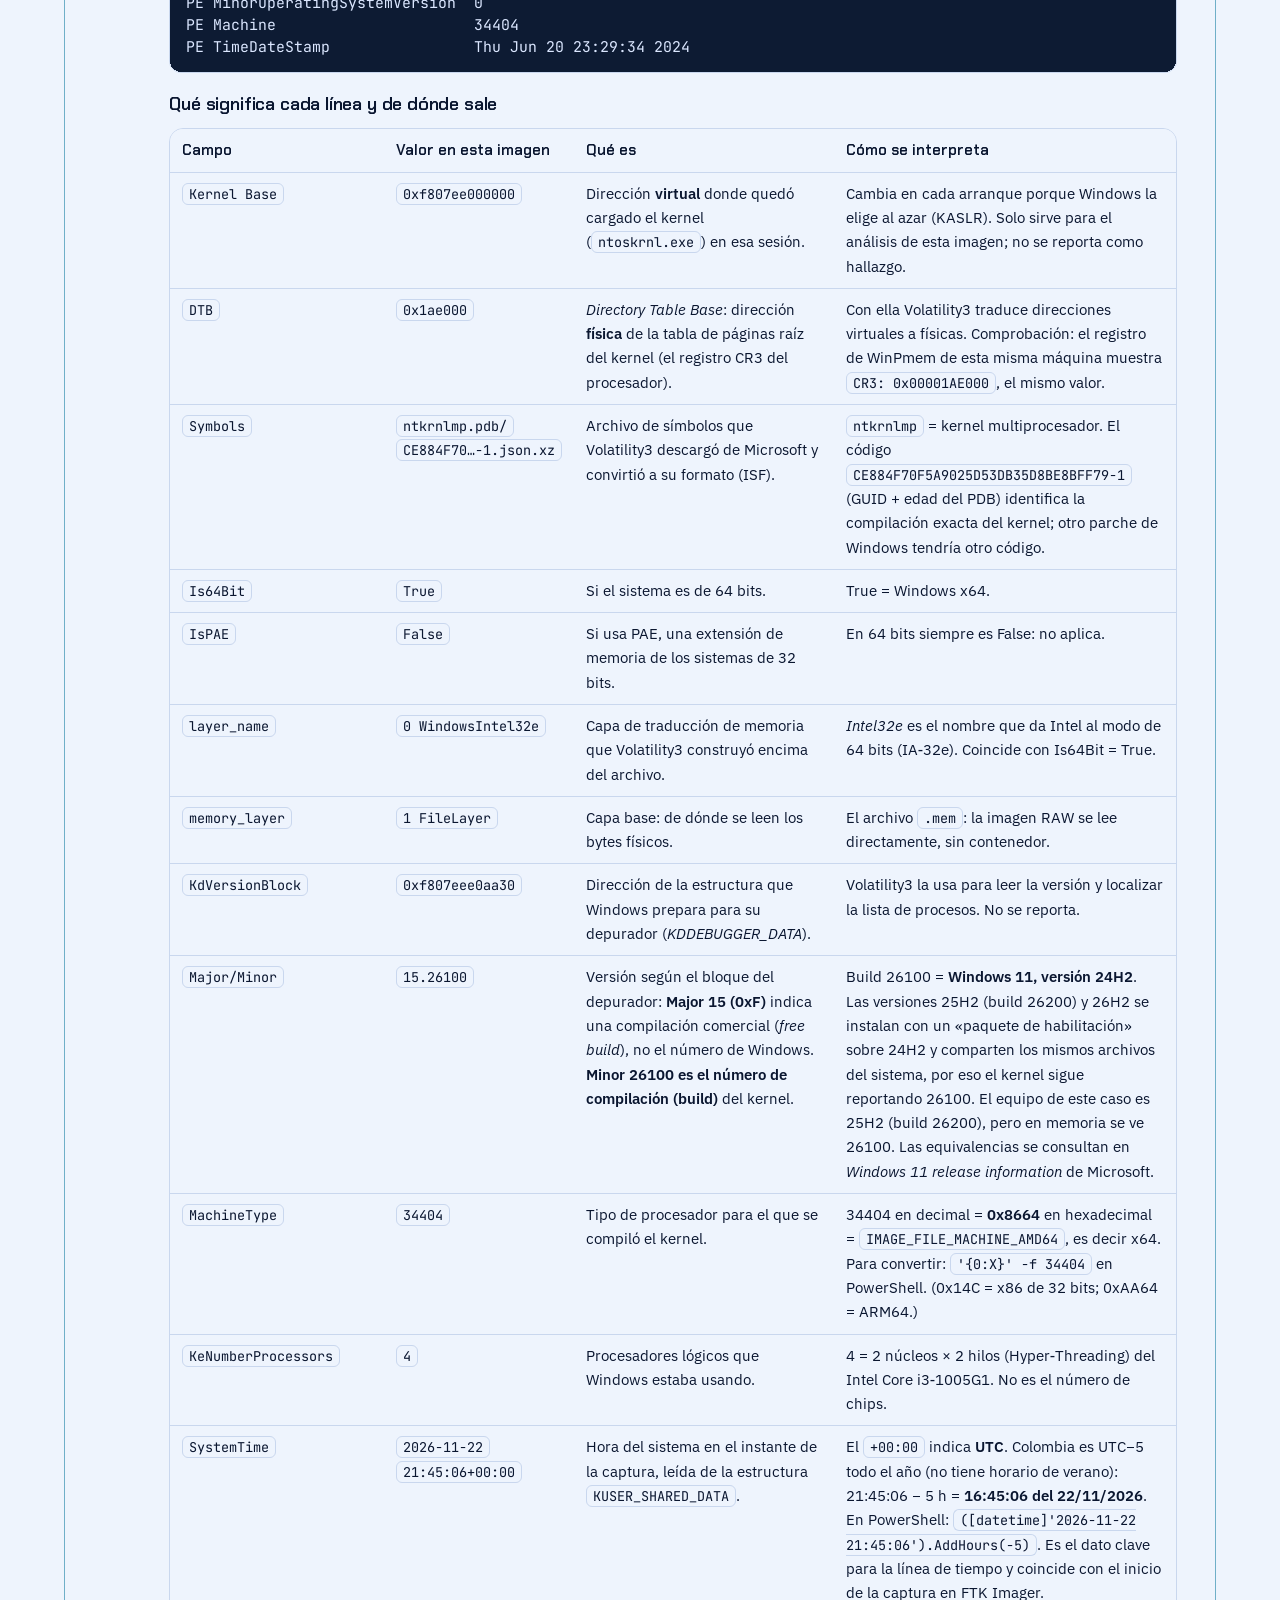
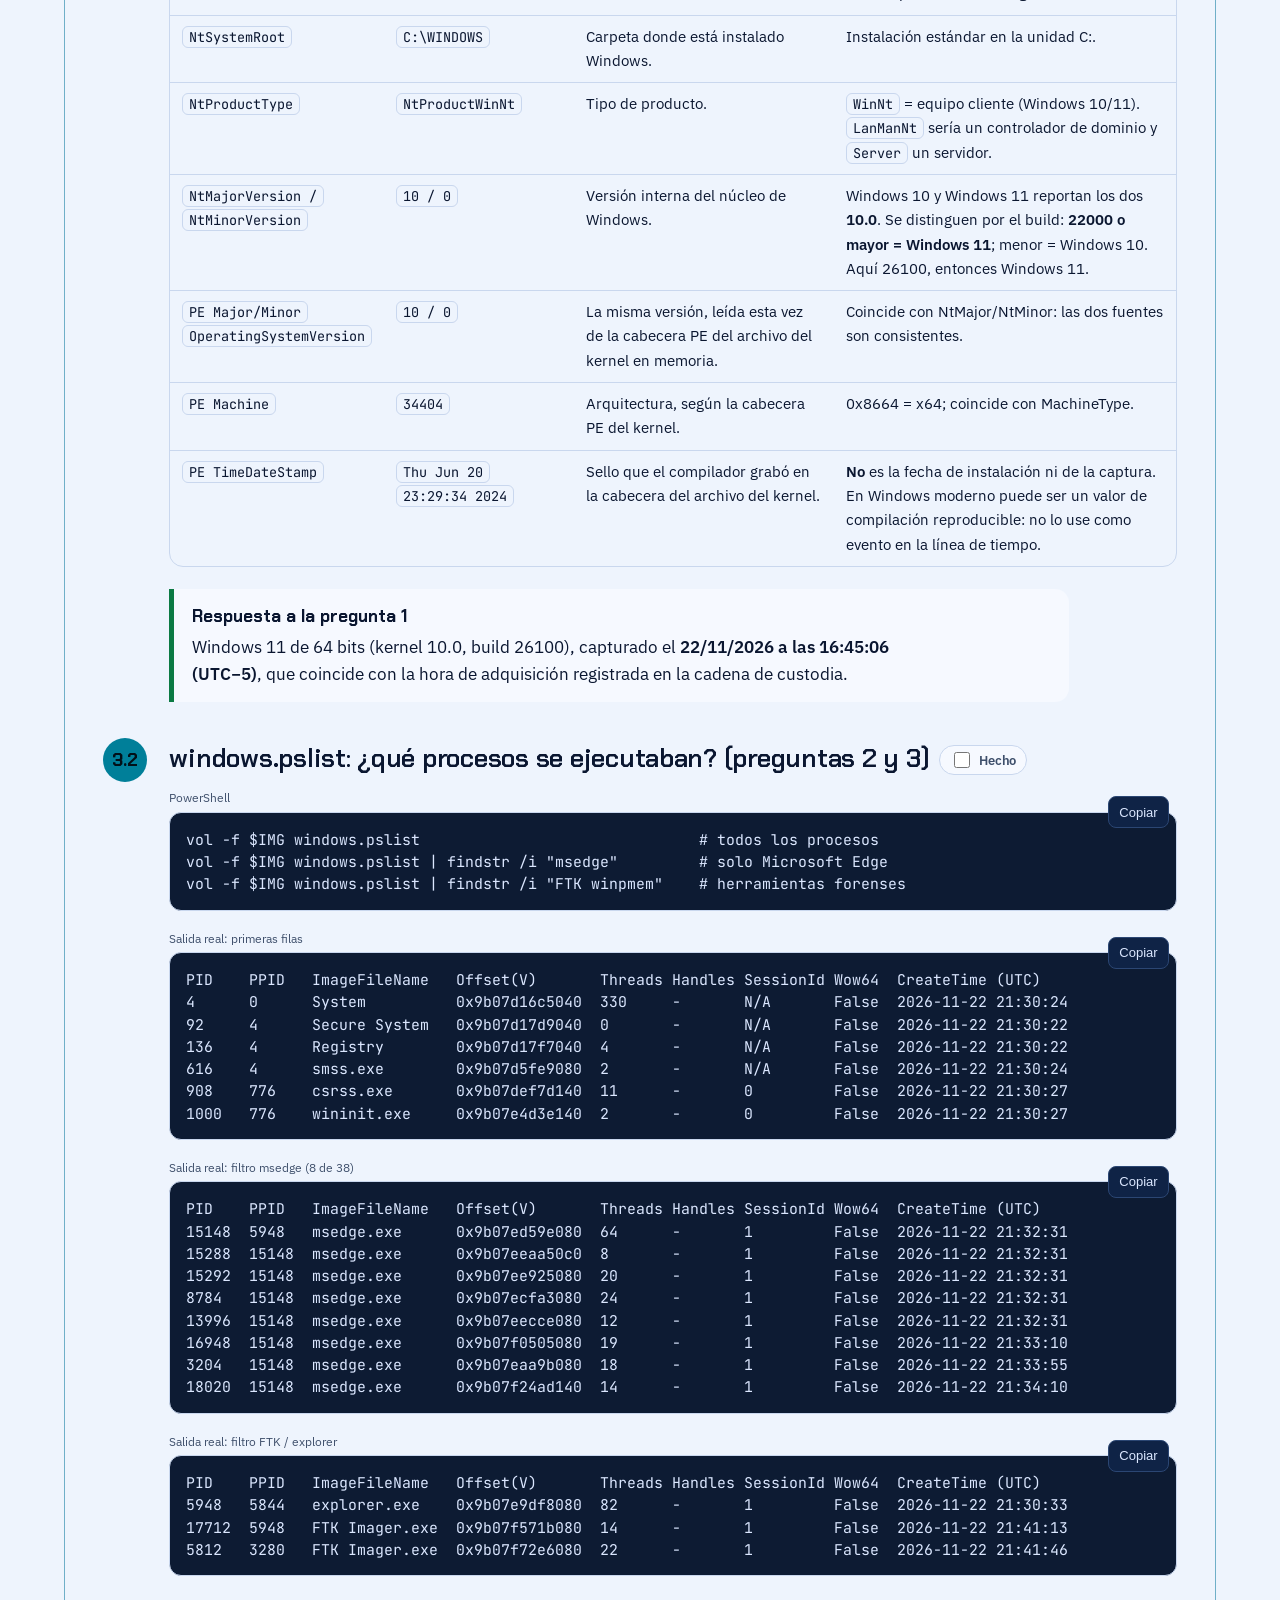
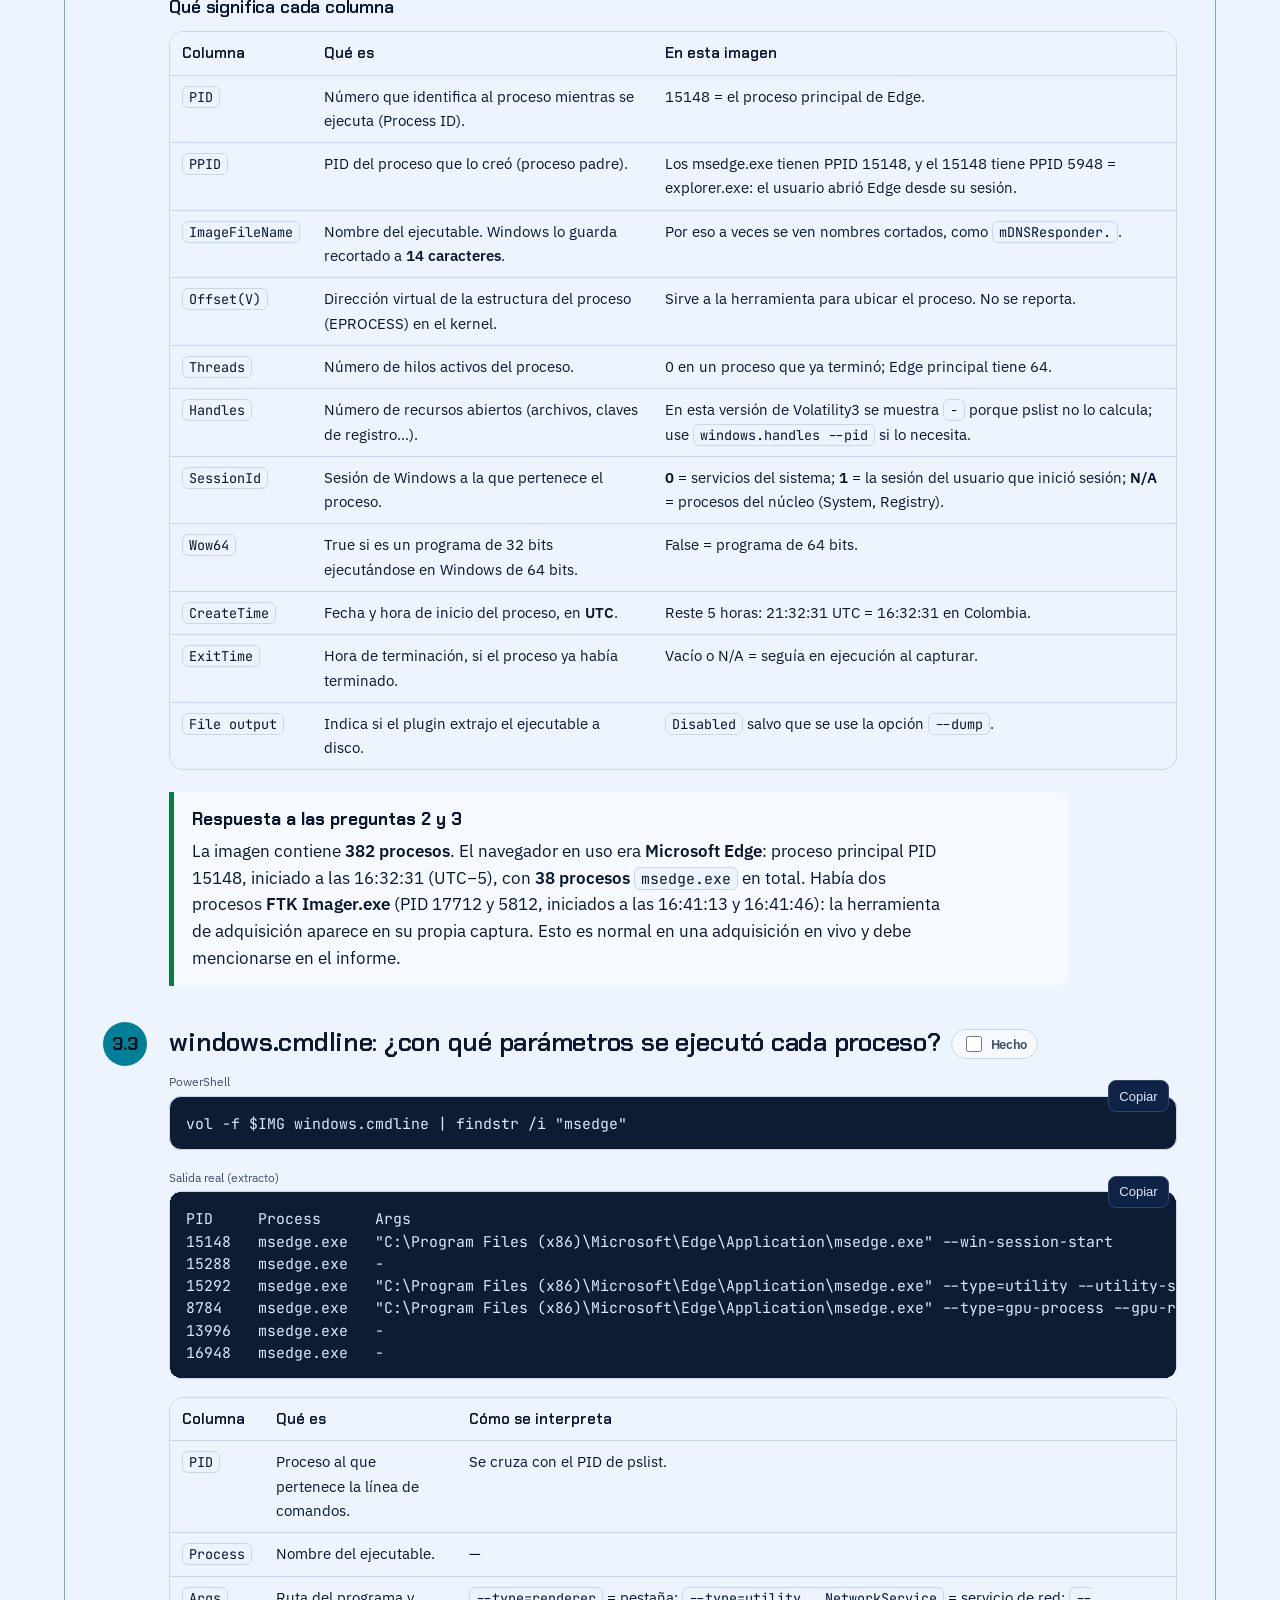
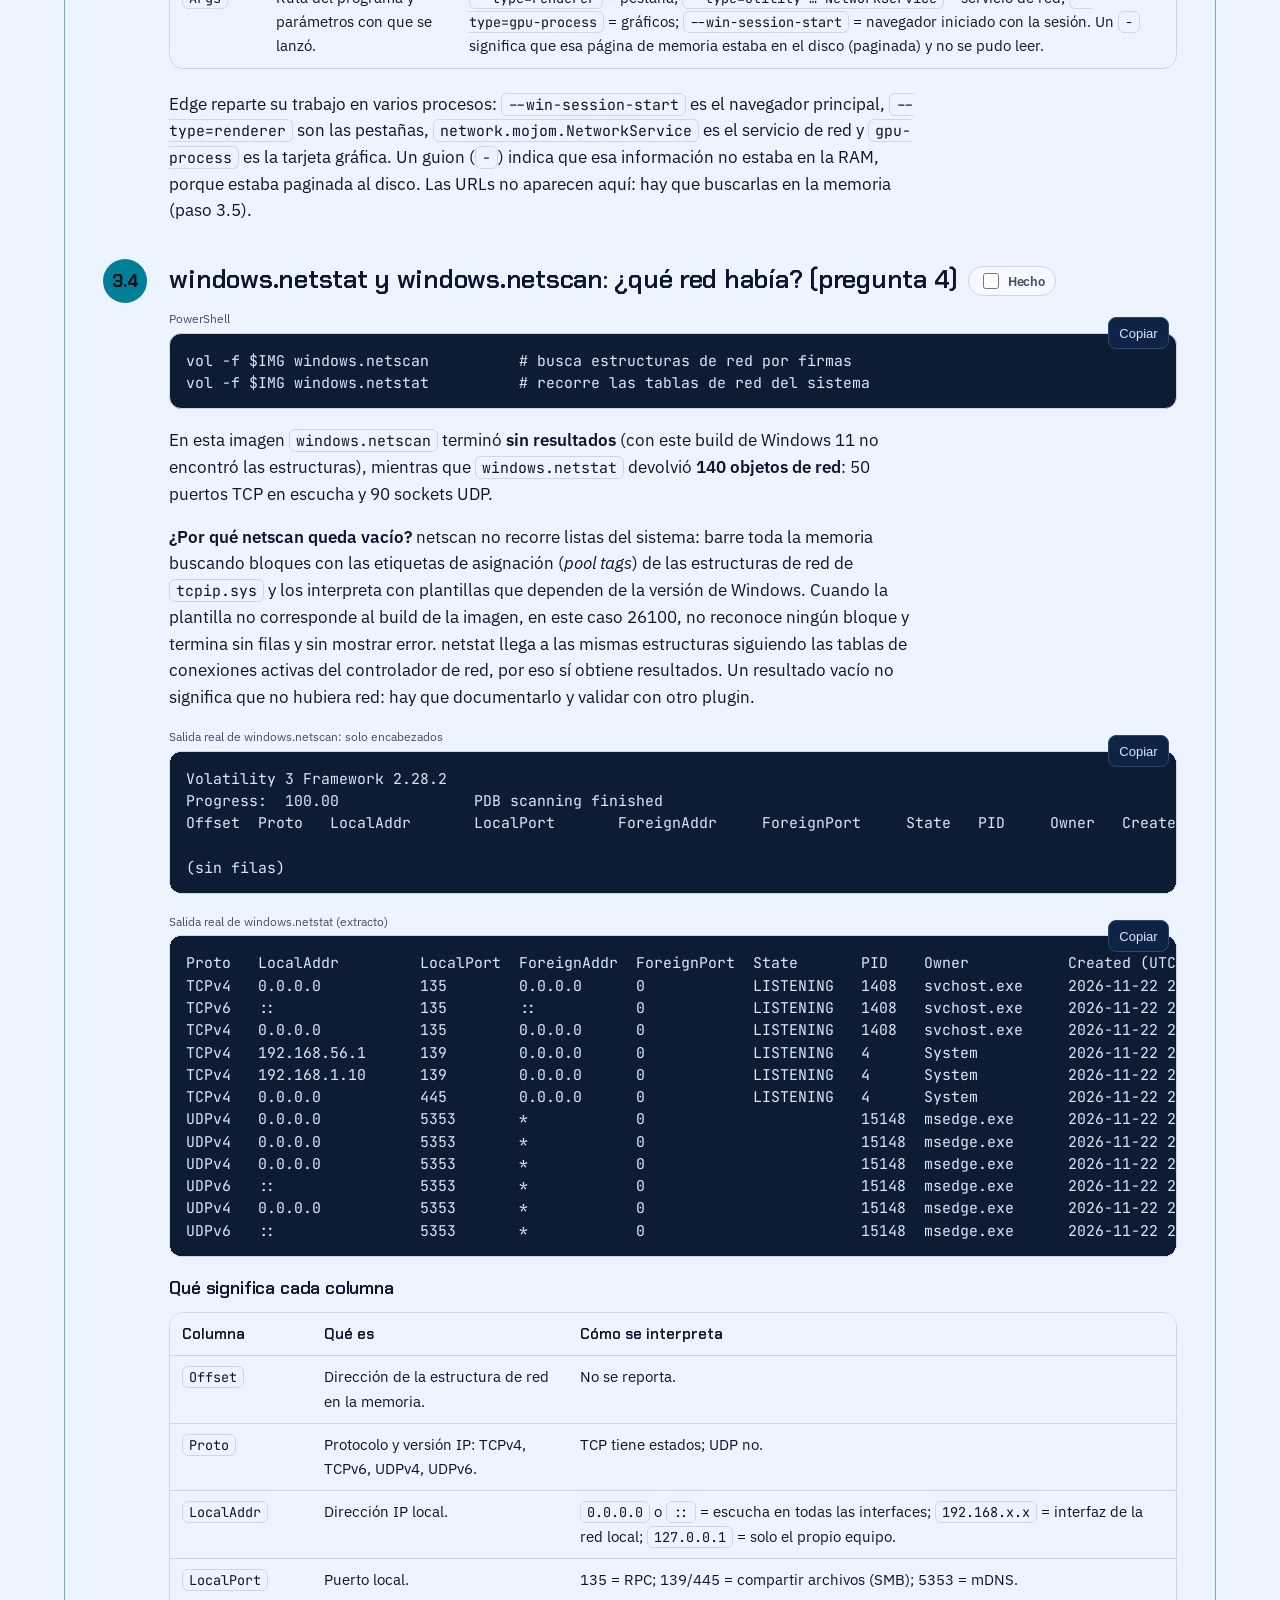
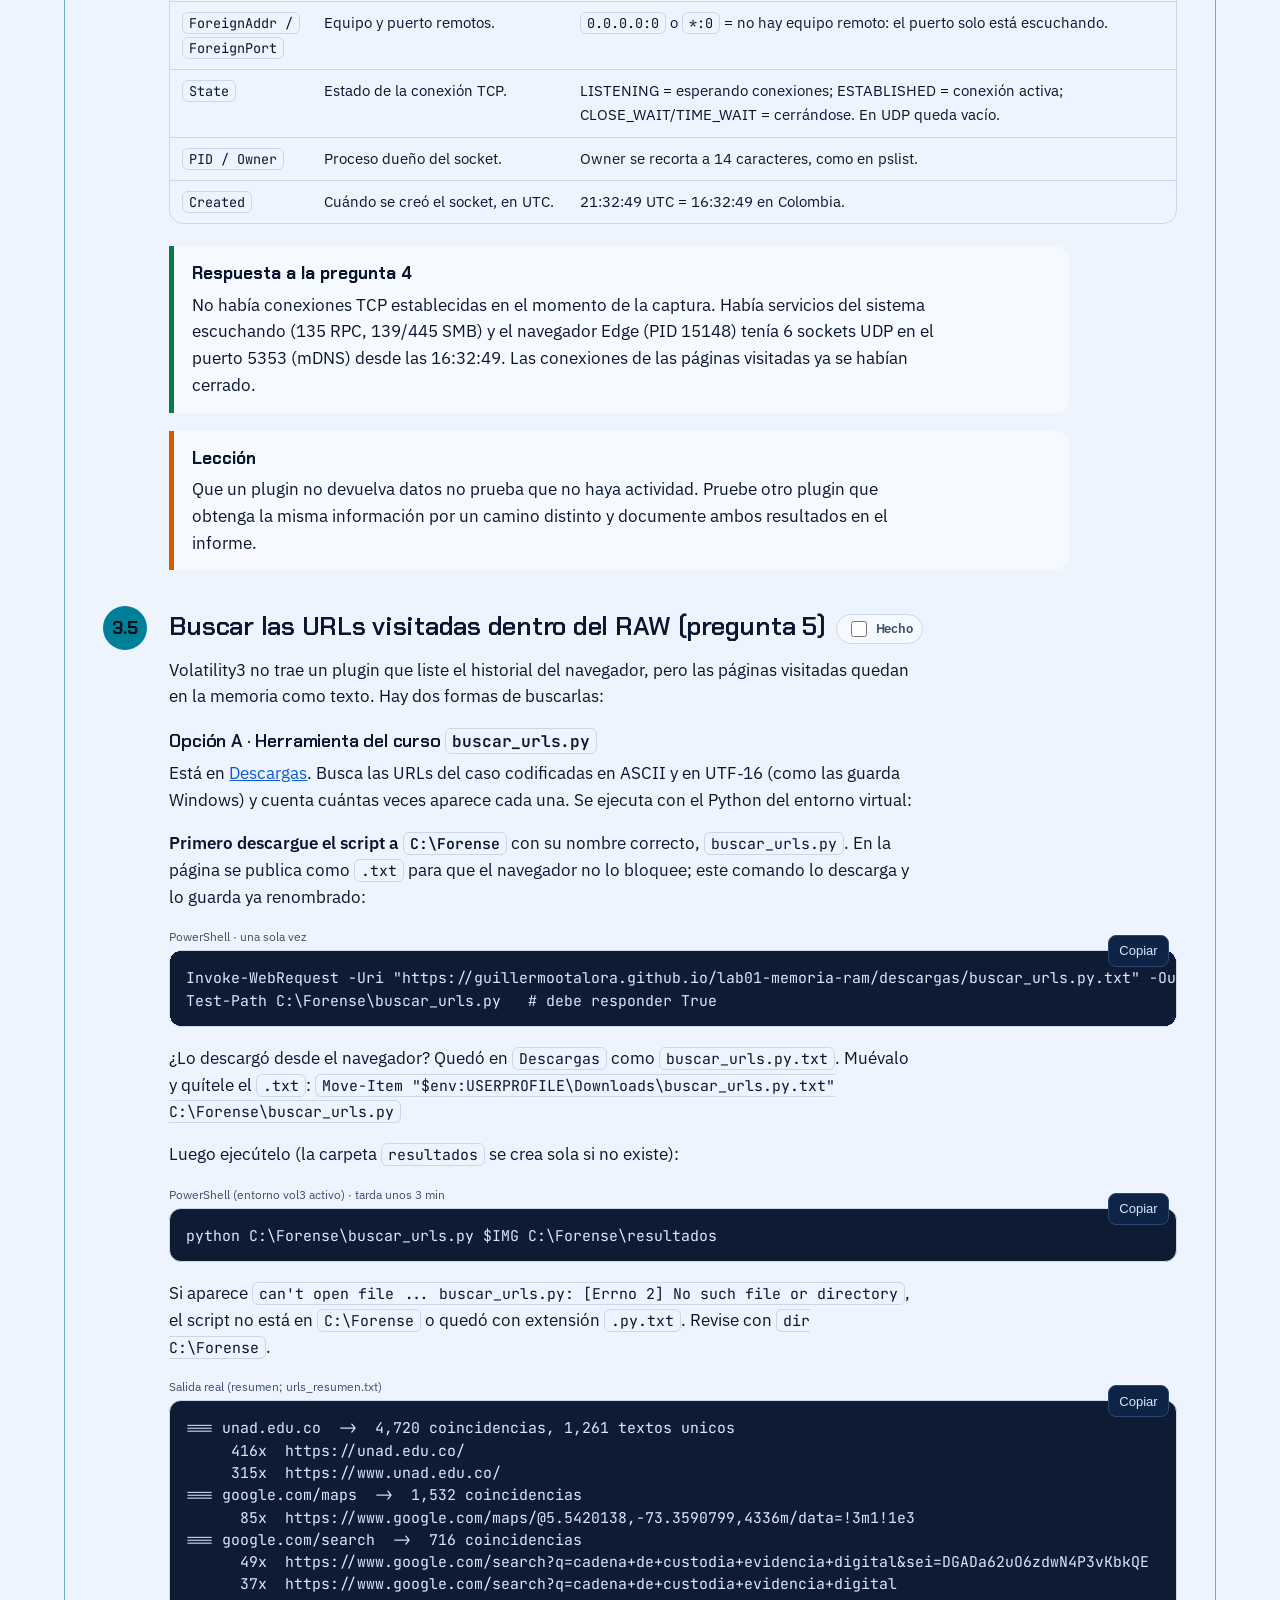
==== commit 8935f818: "Lab01: pestañas Estudiante / Docente y arreglo del tema" ====
--- a/index.html
+++ b/index.html
@@ -14,7 +14,7 @@
 <div class="readbar" aria-hidden="true"></div>
 <header class="top"><div class="wrap">
  <a class="brand" href="#inicio"><img src="assets/logo-forense.svg" alt="" width="34" height="34">Lab 01 · RAM</a>
- <nav class="nav" aria-label="Secciones"><a href="#caso">El caso</a><a href="#verificar">1 · Verificar</a><a href="#instalar">2 · Instalar</a><a href="#volatility">3 · Volatility3</a><a href="#resultados">4 · Resultados</a><a href="#informe">5 · Informe</a><a href="#parte2">Parte 2</a><a href="#conceptos">Conceptos</a><a href="#flujo">Flujo</a><a href="#adquisicion">Adquisición</a><a href="#custodia">Custodia</a><a href="#comparativa">Comparativa</a><a href="#glosario">Glosario</a><a href="#descargas">Descargas</a><a href="#imagenes">Imágenes</a><a href="#referencias">Referencias</a></nav><div class="tools"><span class="prog" id="prog" title="Pasos marcados como hechos en este navegador"></span><button class="ibtn" id="themebtn" type="button" aria-label="Cambiar tema"><svg class="moon" viewBox="0 0 24 24" fill="none" stroke="currentColor" stroke-width="2"><path d="M21 12.8A9 9 0 1 1 11.2 3a7 7 0 0 0 9.8 9.8z"/></svg><svg class="sun" viewBox="0 0 24 24" fill="none" stroke="currentColor" stroke-width="2"><circle cx="12" cy="12" r="4.5"/><path d="M12 2v2.5M12 19.5V22M2 12h2.5M19.5 12H22M4.9 4.9l1.8 1.8M17.3 17.3l1.8 1.8M4.9 19.1l1.8-1.8M17.3 6.7l1.8-1.8"/></svg></button></div>
+ <nav class="nav ptabs" aria-label="Partes"><button class="ptab" type="button" data-t="est" aria-selected="true">🎓 Parte 1 · Estudiante</button><button class="ptab o" type="button" data-t="doc" aria-selected="false">🛠 Parte 2 · Docente</button><a href="#glosario">Glosario</a><a href="#descargas">Descargas</a><a href="#referencias">Referencias</a></nav><div class="tools"><span class="prog" id="prog" title="Pasos marcados como hechos en este navegador"></span><button class="ibtn" id="themebtn" type="button" aria-label="Cambiar tema"><svg class="moon" viewBox="0 0 24 24" fill="none" stroke="currentColor" stroke-width="2"><path d="M21 12.8A9 9 0 1 1 11.2 3a7 7 0 0 0 9.8 9.8z"/></svg><svg class="sun" viewBox="0 0 24 24" fill="none" stroke="currentColor" stroke-width="2"><circle cx="12" cy="12" r="4.5"/><path d="M12 2v2.5M12 19.5V22M2 12h2.5M19.5 12H22M4.9 4.9l1.8 1.8M17.3 17.3l1.8 1.8M4.9 19.1l1.8-1.8M17.3 6.7l1.8-1.8"/></svg></button></div>
 </div></header>
 <main>
 
@@ -94,7 +94,7 @@
  </svg>
 </div></section>
 
-<section class="band" id="caso"><div class="wrap frame t-blue" data-label="Parte 1 · El caso">
+<section data-tab="est" class="band" id="caso"><div class="wrap frame t-blue" data-label="Parte 1 · El caso"><nav class="route" aria-label="Pasos"><a href="#caso"><b>1</b>El caso</a><a href="#verificar"><b>2</b>1 · Verificar</a><a href="#instalar"><b>3</b>2 · Instalar</a><a href="#volatility"><b>4</b>3 · Volatility3</a><a href="#resultados"><b>5</b>4 · Resultados</a><a href="#informe"><b>6</b>5 · Informe</a></nav>
  <p class="tag b">Parte 1 · Análisis del RAW</p>
  <h2>El caso: qué recibe y qué debe responder</h2>
  <div class="cols">
@@ -116,7 +116,7 @@
  </div>
 </div></section>
 
-<section class="band alt" id="verificar"><div class="wrap frame t-orange" data-label="Paso 1 · Integridad">
+<section data-tab="est" class="band alt" id="verificar"><div class="wrap frame t-orange" data-label="Paso 1 · Integridad">
  <h2>Paso 1 · Descargar la imagen y verificar su integridad</h2>
  <p class="lead">Antes de abrir una evidencia hay que demostrar que es idéntica a la que se adquirió. Si el hash no coincide, <b>no se analiza</b> y se informa la novedad.</p>
  <div class="step "><div class="n">1.1</div><div><h3>Crear las carpetas de trabajo</h3><p>Use tres carpetas: <code>C:\Forense\evidencia</code> para la imagen, <code>C:\Forense\resultados</code> para las salidas de Volatility3 y <code>C:\Forense\informe</code> para el informe. Abra <b>PowerShell</b> (Inicio → escriba <i>PowerShell</i> → Enter) y copie esta línea. Las rutas van <b>separadas por comas</b>:</p><div class="code"><span class="t">PowerShell</span><pre><code>mkdir C:\Forense\evidencia, C:\Forense\resultados, C:\Forense\informe</code></pre></div><p>Si usa <b>CMD</b> (Símbolo del sistema) en lugar de PowerShell, las rutas van separadas por espacios:</p><div class="code"><span class="t">CMD</span><pre><code>mkdir C:\Forense\evidencia C:\Forense\resultados C:\Forense\informe</code></pre></div><p>También puede crearlas a mano en el Explorador de archivos: clic derecho → Nuevo → Carpeta.</p></div></div>
@@ -131,7 +131,7 @@
 SHA256          0654752FC6628B0FA1333316B8531F440D7090E74337F429397A7F492D394736       C:\Forense\evidencia\LAB01_FTK_GUILLE_20261122.mem</code></pre></div><p>En Linux o CAINE: <code>sha256sum LAB01_FTK_GUILLE_20261122.mem</code>. Calcular el SHA‑256 de 10 GiB tarda entre 20 s y 2 min.</p><div class="call ok"><b>Qué escribir en el informe</b><p>"La imagen recibida produjo el SHA‑256 <code>0654752F…2D394736</code> el [fecha y hora], idéntico al registrado en la cadena de custodia; se verificó además con certutil. La evidencia no fue alterada."</p></div></div></div>
 </div></section>
 
-<section class="band" id="instalar"><div class="wrap frame t-blue" data-label="Paso 2 · Herramientas">
+<section data-tab="est" class="band" id="instalar"><div class="wrap frame t-blue" data-label="Paso 2 · Herramientas">
  <h2>Paso 2 · Instalar Python y Volatility3</h2>
  <p class="lead">Volatility3 es un programa escrito en Python. Primero se instala Python y luego, en un <b>entorno virtual</b> (una carpeta aislada), Volatility3.</p>
  <div class="step "><div class="n">2.1</div><div><h3>Instalar Python</h3><ol class="do"><li>Entre a <b>python.org → Downloads → Windows</b> y descargue el <b>Python Install Manager</b>.</li><li>Si Edge advierte sobre el archivo <code>.msix</code>, elija <b>Conservar</b> (solo si viene de python.org).</li><li>Ábralo → <b>Instalar Python</b>.</li><li>En la consola de configuración responda <b>Y</b> a: rutas largas, agregar la carpeta de comandos al PATH e instalar el CPython más reciente.</li><li>Cierre y abra de nuevo PowerShell, y compruebe con <code>py --version</code>.</li></ol><div class="gal"><figure><img src="img/paso-02a-01-python-org-descarga.png" alt="Descarga en python.org." loading="lazy"><figcaption><b>Figura 1. Descarga en python.org.</b> <span class="f">img/paso-02a-01-python-org-descarga.png</span></figcaption></figure><figure><img src="img/paso-02a-02-edge-conservar-descarga.png" alt="Edge: Conservar." loading="lazy"><figcaption><b>Figura 2. Edge: Conservar.</b> <span class="f">img/paso-02a-02-edge-conservar-descarga.png</span></figcaption></figure><figure><img src="img/paso-02a-03-python-install-manager.png" alt="Instalar Python." loading="lazy"><figcaption><b>Figura 3. Instalar Python.</b> <span class="f">img/paso-02a-03-python-install-manager.png</span></figcaption></figure><figure><img src="img/paso-02a-04-config-rutas-largas.png" alt="Rutas largas: Y." loading="lazy"><figcaption><b>Figura 4. Rutas largas: Y.</b> <span class="f">img/paso-02a-04-config-rutas-largas.png</span></figcaption></figure><figure><img src="img/paso-02a-05-config-path.png" alt="PATH: Y." loading="lazy"><figcaption><b>Figura 5. PATH: Y.</b> <span class="f">img/paso-02a-05-config-path.png</span></figcaption></figure><figure><img src="img/paso-02a-06-instalar-cpython.png" alt="Instalar CPython: Y." loading="lazy"><figcaption><b>Figura 6. Instalar CPython: Y.</b> <span class="f">img/paso-02a-06-instalar-cpython.png</span></figcaption></figure></div></div></div>
@@ -148,7 +148,7 @@
                ...</code></pre></div><div class="call warn"><b>Si PowerShell no deja ejecutar Activate.ps1</b><p>Ejecute una sola vez <code>Set-ExecutionPolicy -Scope CurrentUser RemoteSigned</code>, o use CMD con <code>C:\Forense\vol3\Scripts\activate.bat</code>. Cada vez que abra una consola nueva debe activar el entorno otra vez.</p></div></div></div>
 </div></section>
 
-<section class="band alt" id="volatility"><div class="wrap frame t-cyan" data-label="Paso 3 · Análisis con Volatility3">
+<section data-tab="est" class="band alt" id="volatility"><div class="wrap frame t-cyan" data-label="Paso 3 · Análisis con Volatility3">
  <h2>Paso 3 · Leer el RAW con Volatility3</h2>
  <p class="lead">Todos los comandos tienen la misma forma: <code>vol -f &lt;imagen&gt; &lt;plugin&gt;</code>. Las salidas que se muestran son <b>reales</b>, de la imagen del laboratorio (recortadas donde son muy largas). Las horas que muestra Volatility3 están en <b>UTC</b>: reste 5 horas para la hora de Colombia.</p>
  <div class="call warn"><b>Cada vez que abra una consola nueva, ejecute primero estas dos líneas</b><p>La primera activa el entorno donde está instalado Volatility3 y la segunda guarda en <code>$IMG</code> la ruta de la imagen. Las dos se pierden al cerrar la ventana.</p></div>
@@ -240,7 +240,7 @@
 Get-Content C:\Forense\resultados\strings_urls.txt -TotalCount 20</code></pre></div><div class="scroll"><table class="stack"><thead><tr><th>Parte del comando</th><th>Qué hace</th></tr></thead><tbody><tr><td><code>-accepteula</code></td><td>Acepta la licencia de Sysinternals; sin esto, la primera vez abre una ventana y se queda esperando.</td></tr><tr><td><code>-nobanner</code></td><td>Quita el encabezado de copyright de la salida.</td></tr><tr><td><code>-n 8</code></td><td>Solo cadenas de 8 caracteres o más (menos ruido).</td></tr><tr><td><code>-o</code></td><td>Antepone a cada cadena su <b>offset</b> en el RAW, igual que la columna <code>offset_decimal</code> de la opción A.</td></tr><tr><td>(sin <code>-a</code> ni <code>-u</code>)</td><td>Busca ASCII y Unicode a la vez, que es lo predeterminado. <code>-a</code> sería solo ASCII y <code>-u</code> solo Unicode.</td></tr><tr><td><code>| findstr /i "…"</code></td><td>Deja solo las líneas que contienen alguna de las palabras, sin distinguir mayúsculas. Las palabras separadas por espacio se buscan como alternativas (una u otra).</td></tr><tr><td><code>cmd /c "…"</code></td><td>Ejecuta la cadena en CMD. Así el archivo queda en texto normal y es mucho más rápido que pasar gigabytes por la tubería de PowerShell. Las comillas dobles duplicadas (<code>""</code>) son las comillas de <code>findstr</code> dentro de la cadena.</td></tr></tbody></table></div><p class="small">No redirija la salida completa de <code>strings64</code> a un archivo con <code>&gt;</code> desde Windows PowerShell 5.1: lo guarda en UTF‑16, ocupa varios GB y <code>findstr</code> no encuentra nada en ese formato. El error <i>«strings64.exe no se reconoce…»</i> significa que no se descargó o que falta la ruta completa <code>C:\Forense\strings\</code>.</p><div class="bars"><div class="bar "><span>unad.edu.co</span><div class="t"><i style="width:100.00%"></i></div><span class="v">4.720</span></div><div class="bar "><span>eltiempo.com</span><div class="t"><i style="width:56.91%"></i></div><span class="v">2.686</span></div><div class="bar "><span>google.com/maps</span><div class="t"><i style="width:32.46%"></i></div><span class="v">1.532</span></div><div class="bar "><span>nescafe.com</span><div class="t"><i style="width:32.27%"></i></div><span class="v">1.523</span></div><div class="bar "><span>google.com/search</span><div class="t"><i style="width:15.17%"></i></div><span class="v">716</span></div><div class="bar "><span>«cadena de custodia»</span><div class="t"><i style="width:2.75%"></i></div><span class="v">130</span></div></div><div class="call ok"><b>Respuesta a la pregunta 5</b><p>Sí. Las cinco direcciones aparecen en la memoria: la vista de Google Maps exacta (85 veces), la receta <code>nescafe.com/co/recetas/bebidas/moca</code> (238), la búsqueda <i>cadena de custodia evidencia digital</i>, <code>www.eltiempo.com</code> (727) y <code>www.unad.edu.co</code> (315).</p></div><div class="call warn"><b>Para ir más allá: ¿qué proceso tenía la URL?</b><p>Para atribuir la URL a un proceso se vuelca la memoria de ese proceso y se busca allí: <code>vol -f $IMG -o C:\Forense\resultados windows.memmap --pid 15148 --dump</code> y luego <code>findstr</code> sobre el archivo <code>pid.15148.dmp</code>. En este laboratorio las URLs estaban en la memoria de <code>msedge.exe</code> (PID 21492 y 15148). El plugin <code>windows.strings</code> de la versión 2.28.2 tiene un error y no atribuye las cadenas a procesos.</p></div><div class="call bad"><b>Privacidad</b><p>Una imagen de RAM contiene mucho más que el caso: historial, sesiones, cookies y contraseñas. Analice solo lo que pide la solicitud y no copie al informe datos personales ajenos al objeto de la pericia.</p></div></div></div>
 </div></section>
 
-<section class="band" id="resultados"><div class="wrap frame t-cyan" data-label="Paso 4 · Anexos">
+<section data-tab="est" class="band" id="resultados"><div class="wrap frame t-cyan" data-label="Paso 4 · Anexos">
  <h2>Paso 4 · Guardar los resultados como anexos</h2>
  <p class="lead">Cada salida que use en el informe se guarda como archivo, con su propio hash. Así otro analista puede repetir el análisis y obtener lo mismo.</p>
  <div class="code"><span class="t">PowerShell</span><pre><code>cd C:\Forense\resultados
@@ -252,7 +252,7 @@
  <p>Los <code>.csv</code> se abren en Excel, donde se pueden filtrar y ordenar (por ejemplo, filtrar <code>ImageFileName</code> = msedge.exe). En <a href="#descargas">Descargas</a> están los CSV reales de este laboratorio para comparar.</p>
 </div></section>
 
-<section class="band alt" id="informe"><div class="wrap frame t-orange" data-label="Paso 5 · Informe">
+<section data-tab="est" class="band alt" id="informe"><div class="wrap frame t-orange" data-label="Paso 5 · Informe">
  <h2>Paso 5 · Elaborar el informe forense</h2>
  <p class="lead">El informe es el entregable del laboratorio. Use la plantilla en Word. Cada respuesta del informe debe llevar la evidencia que la sustenta: el comando, la salida (captura o anexo CSV) y la interpretación.</p>
  <div class="cols">
@@ -276,10 +276,10 @@
  <div class="scroll"><table class="stack"><thead><tr><th>Criterio</th><th class="num">Puntos</th><th>Desempeño esperado</th></tr></thead><tbody><tr><td>Verificación de integridad</td><td class="num">10</td><td>Hash calculado con dos herramientas, con fecha y hora, comparado con el registrado</td></tr><tr><td>Identificación del sistema (P1)</td><td class="num">10</td><td>SO, arquitectura, build y hora de la captura convertida a UTC−5</td></tr><tr><td>Procesos y herramientas (P2, P3)</td><td class="num">20</td><td>Navegador, proceso padre, número de procesos, hora de inicio; presencia de FTK Imager explicada</td></tr><tr><td>Red (P4)</td><td class="num">10</td><td>netscan y netstat documentados; interpretación correcta de puertos y sockets de Edge</td></tr><tr><td>Navegación (P5)</td><td class="num">20</td><td>Las 5 URLs con su evidencia y su número de apariciones; método reproducible</td></tr><tr><td>Informe</td><td class="num">20</td><td>Estructura completa, redacción técnica, línea de tiempo, conclusiones y limitaciones</td></tr><tr><td>Anexos y custodia</td><td class="num">10</td><td>CSV con hashes, comandos reproducibles, cadena de custodia actualizada</td></tr></tbody></table></div>
  <p class="btns noprint"><a class="btn org dl" href="descargas/Plantilla-Informe-Forense-LAB01.docx" data-name="Plantilla-Informe-Forense-LAB01.docx">⬇ Descargar la plantilla del informe (Word)</a></p>
 </div></section>
-<section class="band" id="parte2"><div class="wrap frame t-violet" data-label="Parte 2 · Valor agregado"><p class="tag o">Parte 2 · Valor agregado</p><h2>Cómo se obtuvo la imagen RAW</h2>
+<section data-tab="doc" class="band" id="parte2"><div class="wrap frame t-violet" data-label="Parte 2 · Valor agregado"><nav class="route o" aria-label="Pasos"><a href="#conceptos"><b>1</b>Conceptos</a><a href="#flujo"><b>2</b>Flujo</a><a href="#adquisicion"><b>3</b>Adquisición</a><a href="#custodia"><b>4</b>Custodia</a><a href="#comparativa"><b>5</b>Comparativa</a><a href="#imagenes"><b>6</b>Imágenes</a></nav><p class="tag o">Parte 2 · Valor agregado</p><h2>Cómo se obtuvo la imagen RAW</h2>
 <p class="lead">Esta parte explica de dónde salió la evidencia que analizó: los conceptos de evidencia volátil, el flujo de adquisición, la captura con FTK Imager y con WinPmem, los hashes y la cadena de custodia.</p></div></section>
 
-<section class="band alt" id="conceptos"><div class="wrap frame t-violet" data-label="Conceptos">
+<section data-tab="doc" class="band alt" id="conceptos"><div class="wrap frame t-violet" data-label="Conceptos">
  <h2>Conceptos clave antes de empezar</h2>
  <div class="cols">
   <div>
@@ -320,7 +320,7 @@
  </div>
 </div></section>
 
-<section class="band" id="flujo"><div class="wrap frame t-violet" data-label="Flujo de adquisición">
+<section data-tab="doc" class="band" id="flujo"><div class="wrap frame t-violet" data-label="Flujo de adquisición">
  <h2>Diagrama de flujo: adquirir, sellar, empaquetar y resguardar</h2>
  <p class="lead">Este diagrama responde al literal <b>d</b> del Reto 3. El punto naranja recorre el camino que seguimos en el laboratorio; los rombos son decisiones del investigador.</p>
  <div class="flowfig">
@@ -363,7 +363,7 @@
  <p class="muted">En este laboratorio las imágenes se publicaron en Google Drive sin comprimir, cada una con su archivo <code>.hashes.txt</code>; para transferencias largas conviene empaquetarlas en .7z y registrar también el hash del paquete. El análisis se hizo sobre la imagen original marcada como solo lectura, tras verificar el hash. En un caso real se analiza siempre una <b>copia de trabajo</b> y el original queda sellado.</p>
 </div></section>
 
-<section class="band alt" id="adquisicion"><div class="wrap frame t-violet" data-label="Adquisición">
+<section data-tab="doc" class="band alt" id="adquisicion"><div class="wrap frame t-violet" data-label="Adquisición">
  <h2>Adquisición de la memoria</h2>
  <div class="step "><div class="n">A</div><div><h3>Preparar el escenario</h3><p>En el laboratorio se reinició el equipo para partir de una RAM conocida (arranque a las 16:30:22) y se navegó en Microsoft Edge por las cinco páginas del caso durante unos minutos cada una.</p><div class="call bad"><b>En un caso real NUNCA se reinicia ni se apaga el equipo</b><p>El equipo sospechoso se adquiere tal como se encuentra; el reinicio de este laboratorio solo tuvo fines didácticos.</p></div><div class="gal"><figure><img src="img/paso-04-02-pestanas-abiertas.png" alt="Las cinco pestañas en Edge." loading="lazy"><figcaption><b>Figura 7. Las cinco pestañas en Edge.</b> <span class="f">img/paso-04-02-pestanas-abiertas.png</span></figcaption></figure><figure><img src="img/paso-04-03-unad.png" alt="www.unad.edu.co" loading="lazy"><figcaption><b>Figura 8. www.unad.edu.co</b> <span class="f">img/paso-04-03-unad.png</span></figcaption></figure><figure><img src="img/paso-04-04-eltiempo.png" alt="www.eltiempo.com" loading="lazy"><figcaption><b>Figura 9. www.eltiempo.com</b> <span class="f">img/paso-04-04-eltiempo.png</span></figcaption></figure><figure><img src="img/paso-04-06-nescafe-receta-moca.png" alt="Receta «Moca» en Nescafé." loading="lazy"><figcaption><b>Figura 10. Receta «Moca» en Nescafé.</b> <span class="f">img/paso-04-06-nescafe-receta-moca.png</span></figcaption></figure></div></div></div>
  <div class="step o"><div class="n">B</div><div><h3>Instalar FTK Imager</h3><ol class="do"><li>Entre a <b>exterro.com → FTK product downloads</b> y elija <b>FTK Imager 8.3.x</b>, la versión gratuita. No descargue la versión Pro ni la suite FTK.</li><li>Llene el formulario y presione <b>DOWNLOAD</b>. Se descarga en su carpeta <b>Descargas</b> el archivo <code>FTK Imager 8.3.0.27.zip</code> (387 MB).</li><li>Clic derecho sobre ese <code>.zip</code> → <b>Extraer todo…</b> → <b>Extraer</b>. Se crea una carpeta con el mismo nombre.</li><li>Dentro de esa carpeta, doble clic en <code>Exterro_FTK_Imager_(x64).exe</code>, acepte el Control de cuentas y siga el asistente: Next → Next → Finish.</li></ol><div class="call warn"><b>Revise las casillas de la pantalla «Destination Folder»</b><p>La opción <b>Add Installation File path in Windows Defender Exclusion List</b> agrega la carpeta de FTK a las exclusiones del antivirus. Si la deja marcada, documéntelo. Bonjour y el soporte de Apple no son necesarios para capturar RAM.</p></div><div class="gal"><figure><img src="img/paso-02b-01-exterro-descarga.png" alt="Descarga gratuita de FTK Imager 8.3." loading="lazy"><figcaption><b>Figura 11. Descarga gratuita de FTK Imager 8.3.</b> <span class="f">img/paso-02b-01-exterro-descarga.png</span></figcaption></figure><figure><img src="img/paso-02b-02-exterro-formulario.png" alt="Formulario (datos ocultos)." loading="lazy"><figcaption><b>Figura 12. Formulario (datos ocultos).</b> <span class="f">img/paso-02b-02-exterro-formulario.png</span></figcaption></figure><figure><img src="img/paso-02b-05-extraer-todo.png" alt="Extraer todo." loading="lazy"><figcaption><b>Figura 13. Extraer todo.</b> <span class="f">img/paso-02b-05-extraer-todo.png</span></figcaption></figure><figure><img src="img/paso-02b-08-bienvenida.png" alt="Asistente: Next." loading="lazy"><figcaption><b>Figura 14. Asistente: Next.</b> <span class="f">img/paso-02b-08-bienvenida.png</span></figcaption></figure><figure><img src="img/paso-02b-09-carpeta-opciones.png" alt="Carpeta y componentes." loading="lazy"><figcaption><b>Figura 15. Carpeta y componentes.</b> <span class="f">img/paso-02b-09-carpeta-opciones.png</span></figcaption></figure><figure><img src="img/paso-02b-11-completado.png" alt="Instalación completada." loading="lazy"><figcaption><b>Figura 16. Instalación completada.</b> <span class="f">img/paso-02b-11-completado.png</span></figcaption></figure></div></div></div>
@@ -403,7 +403,7 @@
  <div class="legend"><span><i style="background:var(--blue)"></i>RAM real: <b id="mram"></b></span><span><i style="background:repeating-linear-gradient(45deg,var(--muted) 0 3px,transparent 3px 6px)"></i>Huecos en ceros: <b id="mgap"></b></span><span>Archivo: <b id="mtot"></b></span></div>
 </div></section>
 
-<section class="band alt" id="custodia"><div class="wrap frame t-orange" data-label="Cadena de custodia">
+<section data-tab="doc" class="band alt" id="custodia"><div class="wrap frame t-orange" data-label="Cadena de custodia">
  <h2>Registro de cadena de custodia</h2>
  <p class="lead">La cadena de custodia documenta <b>quién</b> tuvo la evidencia, <b>cuándo</b>, <b>cómo</b> y <b>para qué</b>, desde que se adquiere hasta que se presenta. Este registro básico sigue los campos del Manual del Sistema de Cadena de Custodia de la Fiscalía General de la Nación y la ISO/IEC 27037. Hay una versión imprimible en <a href="#descargas">Descargas</a>.</p>
  <div class="coc">
@@ -417,7 +417,7 @@
  </div>
 </div></section>
 
-<section class="band alt" id="comparativa"><div class="wrap frame t-violet" data-label="Comparativa">
+<section data-tab="doc" class="band alt" id="comparativa"><div class="wrap frame t-violet" data-label="Comparativa">
  <h2>Comparativa: FTK Imager vs WinPmem</h2>
  <p class="lead">Las dos herramientas produjeron imágenes del mismo tamaño, igual de válidas para Volatility3. Se diferencian en la forma de trabajo y en la huella que dejan en el equipo.</p>
  <div class="scroll"><table class="stack"><thead><tr><th>Criterio</th><th>FTK Imager 8.3.0.27</th><th>WinPmem 2.0.1</th></tr></thead><tbody><tr><td>Interfaz</td><td>Gráfica (ventanas y menús)</td><td>Línea de comandos</td></tr><tr><td>Licencia</td><td>Gratuita, propietaria (Exterro), con registro</td><td>Código abierto (Apache 2.0), Velocidex</td></tr><tr><td>Instalación</td><td>Instalador de 387 MB (zip); agrega carpeta a exclusiones de Defender</td><td>Ejecutable portable de 527.640 bytes; no se instala</td></tr><tr><td>Formato de salida</td><td>RAW <code>.mem</code> (opcional: pagefile y contenedor AD1)</td><td>RAW <code>.raw</code> (versiones nuevas: también AFF4)</td></tr><tr><td>Tiempo de captura medido</td><td><b class="win">96 s</b></td><td>118 s</td></tr><tr><td>Tamaño de la imagen</td><td>10.737.418.240 bytes</td><td>10.737.418.240 bytes</td></tr><tr><td>Hash integrado para RAM</td><td>No (se calcula aparte)</td><td>No (se calcula aparte)</td></tr><tr><td>Automatización / remoto</td><td>Limitada</td><td><b class="win">Total</b>: scripts, respuesta a incidentes, ejecución remota</td></tr><tr><td>Huella en el sistema</td><td>Programa instalado y 2 procesos durante la captura</td><td><b class="win">Menor</b>: driver temporal en %TEMP%, borrado al terminar</td></tr><tr><td>Facilidad para principiantes</td><td><b class="win">Alta</b></td><td>Media (requiere consola de administrador)</td></tr><tr><td>Compatibilidad con Volatility3</td><td><span class="yes">Sí</span></td><td><span class="yes">Sí</span></td></tr><tr><td>Mejor uso</td><td>Laboratorios, enseñanza, peritos que prefieren interfaz gráfica</td><td>Respuesta a incidentes, USB forense, muchas máquinas</td></tr></tbody></table></div>
@@ -447,7 +447,7 @@
  <p class="muted" id="dlstatus" aria-live="polite"></p>
 </div></section>
 
-<section class="band" id="imagenes"><div class="wrap frame t-green" data-label="Mantenimiento">
+<section data-tab="doc" class="band" id="imagenes"><div class="wrap frame t-green" data-label="Mantenimiento">
  <h2>Cómo reemplazar las imágenes</h2>
  <div class="cols"><div>
   <ol class="do"><li>Cada imagen es un archivo PNG independiente en la carpeta <code>img/</code>. Su nombre aparece en naranja bajo cada figura.</li><li>Guarde la nueva captura con <b>exactamente el mismo nombre</b> y cópiela en <code>sitio_tutorial\img\</code>, aceptando reemplazar el archivo.</li><li>Recargue <code>index.html</code> con <kbd>Ctrl</kbd>+<kbd>F5</kbd>. No hay que editar el HTML.</li><li>Para agregar una imagen, duplique en <code>index.html</code> un bloque <code>&lt;figure&gt;…&lt;/figure&gt;</code> y cambie <code>src</code> y el texto.</li><li>Para regenerar el PDF: abra el sitio en Edge o Chrome → <kbd>Ctrl</kbd>+<kbd>P</kbd> → Guardar como PDF, con "Gráficos de fondo" activado.</li></ol>
--- a/css/estilos.css
+++ b/css/estilos.css
@@ -15,24 +15,27 @@
 @font-face{font-family:"JetBrains Mono";src:url(../assets/fonts/jetbrains-mono-latin-600-normal.woff2) format("woff2");font-weight:600;font-style:normal;font-display:swap}
 
 :root{
-  color-scheme:light dark;
-  --bg:light-dark(#ffffff,#040b18);
-  --bg2:light-dark(#eef4fd,#081429);
-  --panel:light-dark(#f6f9ff,#0b1b36);
-  --line:light-dark(#c9d7ee,#1c3358);
-  --ink:light-dark(#0a1630,#e4edfb);
-  --muted:light-dark(#4a5b78,#9fb2d1);
-  --blue:light-dark(#0b5cd5,#3d9bff);
-  --blue2:light-dark(#063a8c,#1f6fe0);
-  --orange:light-dark(#d45a00,#ff8a2a);
-  --cyan:light-dark(#007f99,#33d6ff);
-  --ok:light-dark(#0b7a43,#3ddc84);
-  --bad:light-dark(#b3261e,#ff6b5e);
-  --code:light-dark(#0d1b33,#020812);
+  color-scheme:light;
+  --bg:#ffffff;
+  --bg2:#eef4fd;
+  --panel:#f6f9ff;
+  --line:#c9d7ee;
+  --ink:#0a1630;
+  --muted:#4a5b78;
+  --blue:#0b5cd5;
+  --blue2:#063a8c;
+  --orange:#d45a00;
+  --cyan:#007f99;
+  --ok:#0b7a43;
+  --bad:#b3261e;
+  --code:#0d1b33;
   --codeink:#dbe7ff;
-  --glow:light-dark(rgba(11,92,213,.18),rgba(61,155,255,.35));
+  --glow:rgba(11,92,213,.18);
   --r:14px;
 }
+
+:root[data-theme=dark]{--bg:#040b18;--bg2:#081429;--panel:#0b1b36;--line:#1c3358;--ink:#e4edfb;--muted:#9fb2d1;--blue:#3d9bff;--blue2:#1f6fe0;--orange:#ff8a2a;--cyan:#33d6ff;--ok:#3ddc84;--bad:#ff6b5e;--code:#020812;--glow:rgba(61,155,255,.35);--blue-soft:#0d2147;--orange-soft:#2a1606;--cyan-soft:#05252e;--violet:#a48bff;--violet-soft:#1a1238;--green:#3ddc84;--green-soft:#082a19}
+@media (prefers-color-scheme:dark){:root:not([data-theme=light]){--bg:#040b18;--bg2:#081429;--panel:#0b1b36;--line:#1c3358;--ink:#e4edfb;--muted:#9fb2d1;--blue:#3d9bff;--blue2:#1f6fe0;--orange:#ff8a2a;--cyan:#33d6ff;--ok:#3ddc84;--bad:#ff6b5e;--code:#020812;--glow:rgba(61,155,255,.35);--blue-soft:#0d2147;--orange-soft:#2a1606;--cyan-soft:#05252e;--violet:#a48bff;--violet-soft:#1a1238;--green:#3ddc84;--green-soft:#082a19}}
 :root[data-theme=light]{color-scheme:light}
 :root[data-theme=dark]{color-scheme:dark}
 *{box-sizing:border-box;min-width:0}
@@ -283,7 +286,7 @@
 }
 
 /* =================== v3: tema, marcos de sección, glosario, UX =================== */
-:root{--blue-soft:light-dark(#e4eeff,#0d2147);--orange-soft:light-dark(#fff0e3,#2a1606);--cyan-soft:light-dark(#e0f7fb,#05252e);--violet:light-dark(#5b3fd6,#a48bff);--violet-soft:light-dark(#efeaff,#1a1238);--green:light-dark(#0b7a43,#3ddc84);--green-soft:light-dark(#e3f6ec,#082a19)}
+:root{--blue-soft:#e4eeff;--orange-soft:#fff0e3;--cyan-soft:#e0f7fb;--violet:#5b3fd6;--violet-soft:#efeaff;--green:#0b7a43;--green-soft:#e3f6ec}
 :root[data-theme=light]{--bg2:#eef4fd;--muted:#3e4f6b}
 :root[data-theme=dark]{--muted:#a9bcd9}
 
@@ -369,3 +372,18 @@
 @media(max-width:600px){.scroll td:first-child code{white-space:normal}}
 .scroll td:nth-child(2) code{white-space:nowrap}
 @media(max-width:600px){.scroll td:nth-child(2) code{white-space:normal}}
+
+/* Lab 01: pestañas Estudiante / Docente */
+.ptabs{display:flex;align-items:center;gap:6px}
+.ptab{font:600 14px "IBM Plex Sans",sans-serif;padding:7px 12px;border-radius:999px;border:2px solid var(--blue);background:transparent;color:var(--blue);cursor:pointer;white-space:nowrap}
+.ptab.o{border-color:var(--orange);color:var(--orange)}
+.ptab[aria-selected=true]{background:var(--blue);color:#fff}
+.ptab.o[aria-selected=true]{background:var(--orange);color:#fff}
+section[data-tab][hidden]{display:none}
+@media print{section[data-tab][hidden]{display:block!important}.ptabs{display:none}}
+.route{display:grid;grid-template-columns:repeat(auto-fill,minmax(150px,1fr));gap:10px;margin:20px 0}
+.route a{display:flex;align-items:center;gap:10px;padding:10px 12px;border:1.5px solid var(--line);border-radius:12px;background:var(--panel);color:var(--ink);text-decoration:none;font-size:14px;line-height:1.3}
+.route a:hover{border-color:var(--blue)}
+.route b{flex:none;display:grid;place-items:center;width:30px;height:30px;border-radius:50%;background:var(--blue);color:#fff;font:700 14px "Chakra Petch",sans-serif}
+.route.o b{background:var(--orange)}
+@media (max-width:760px){.ptab{padding:6px 9px;font-size:13px}}
